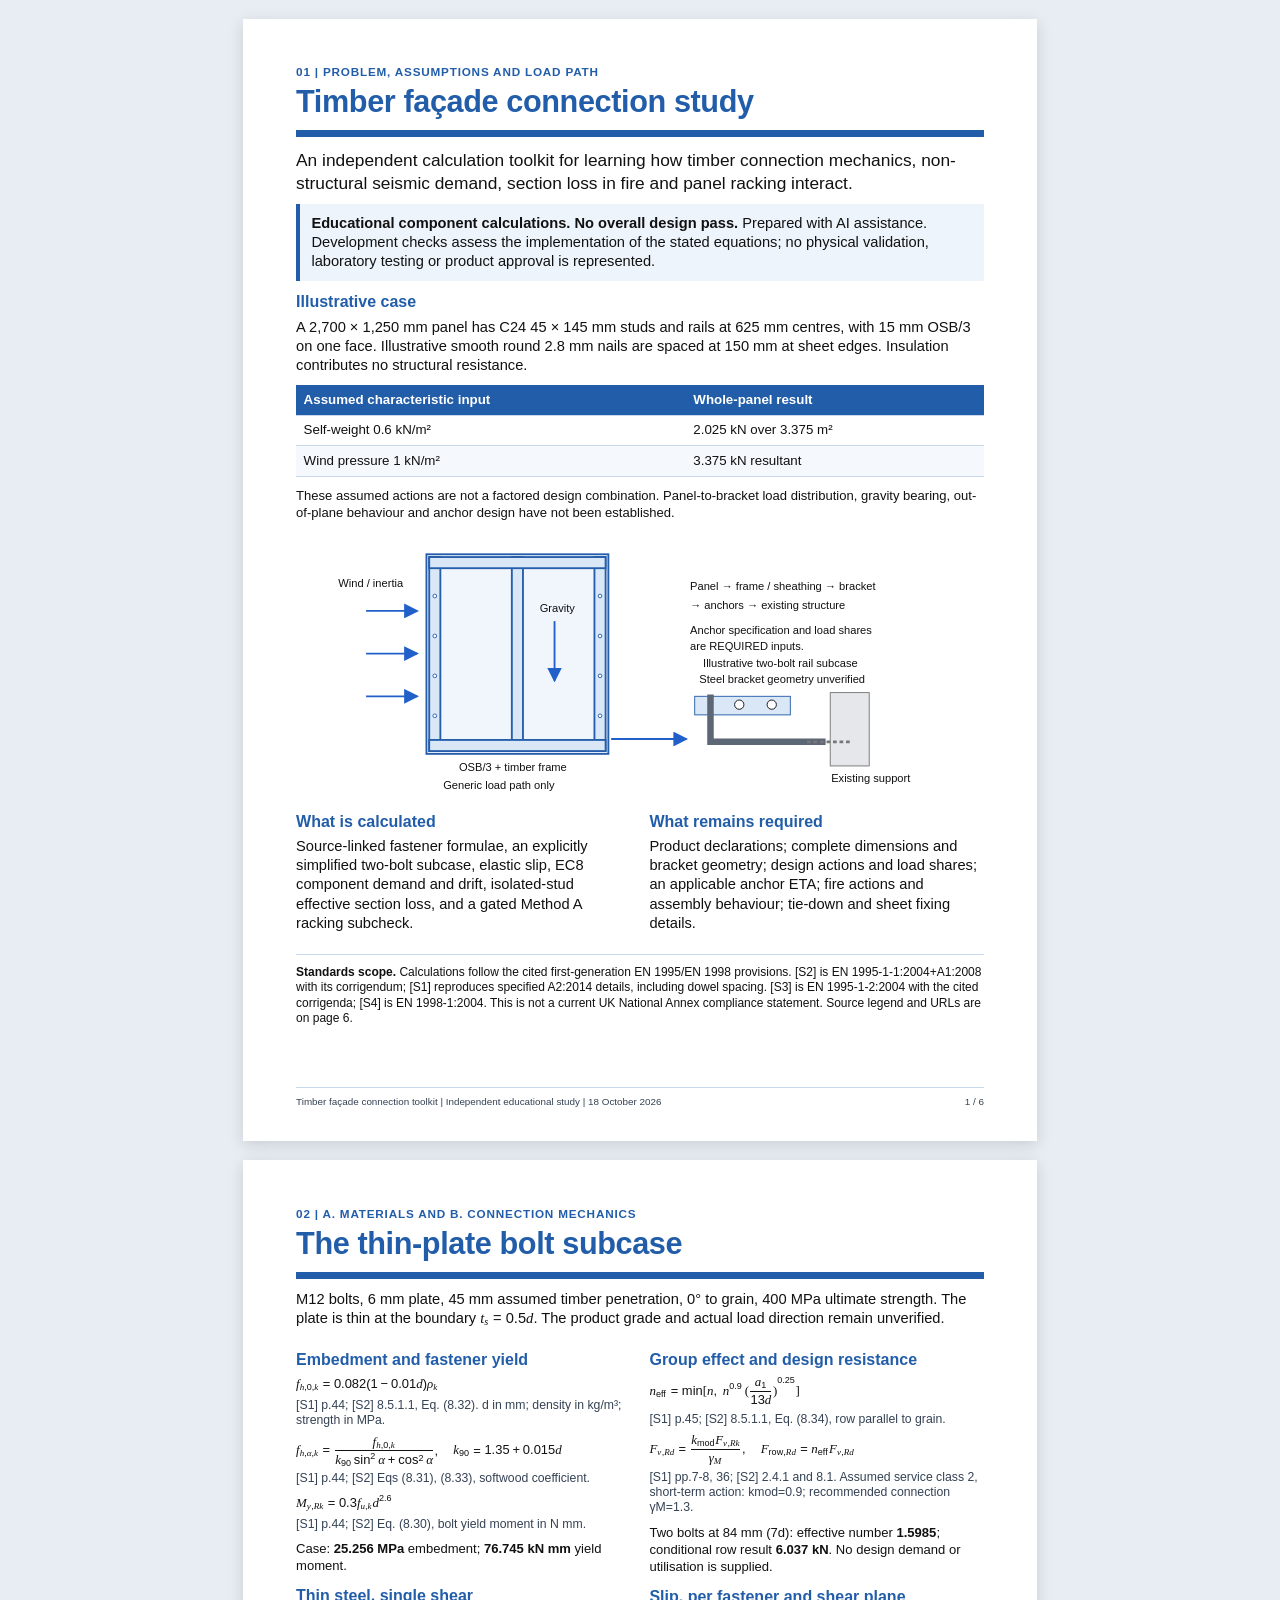
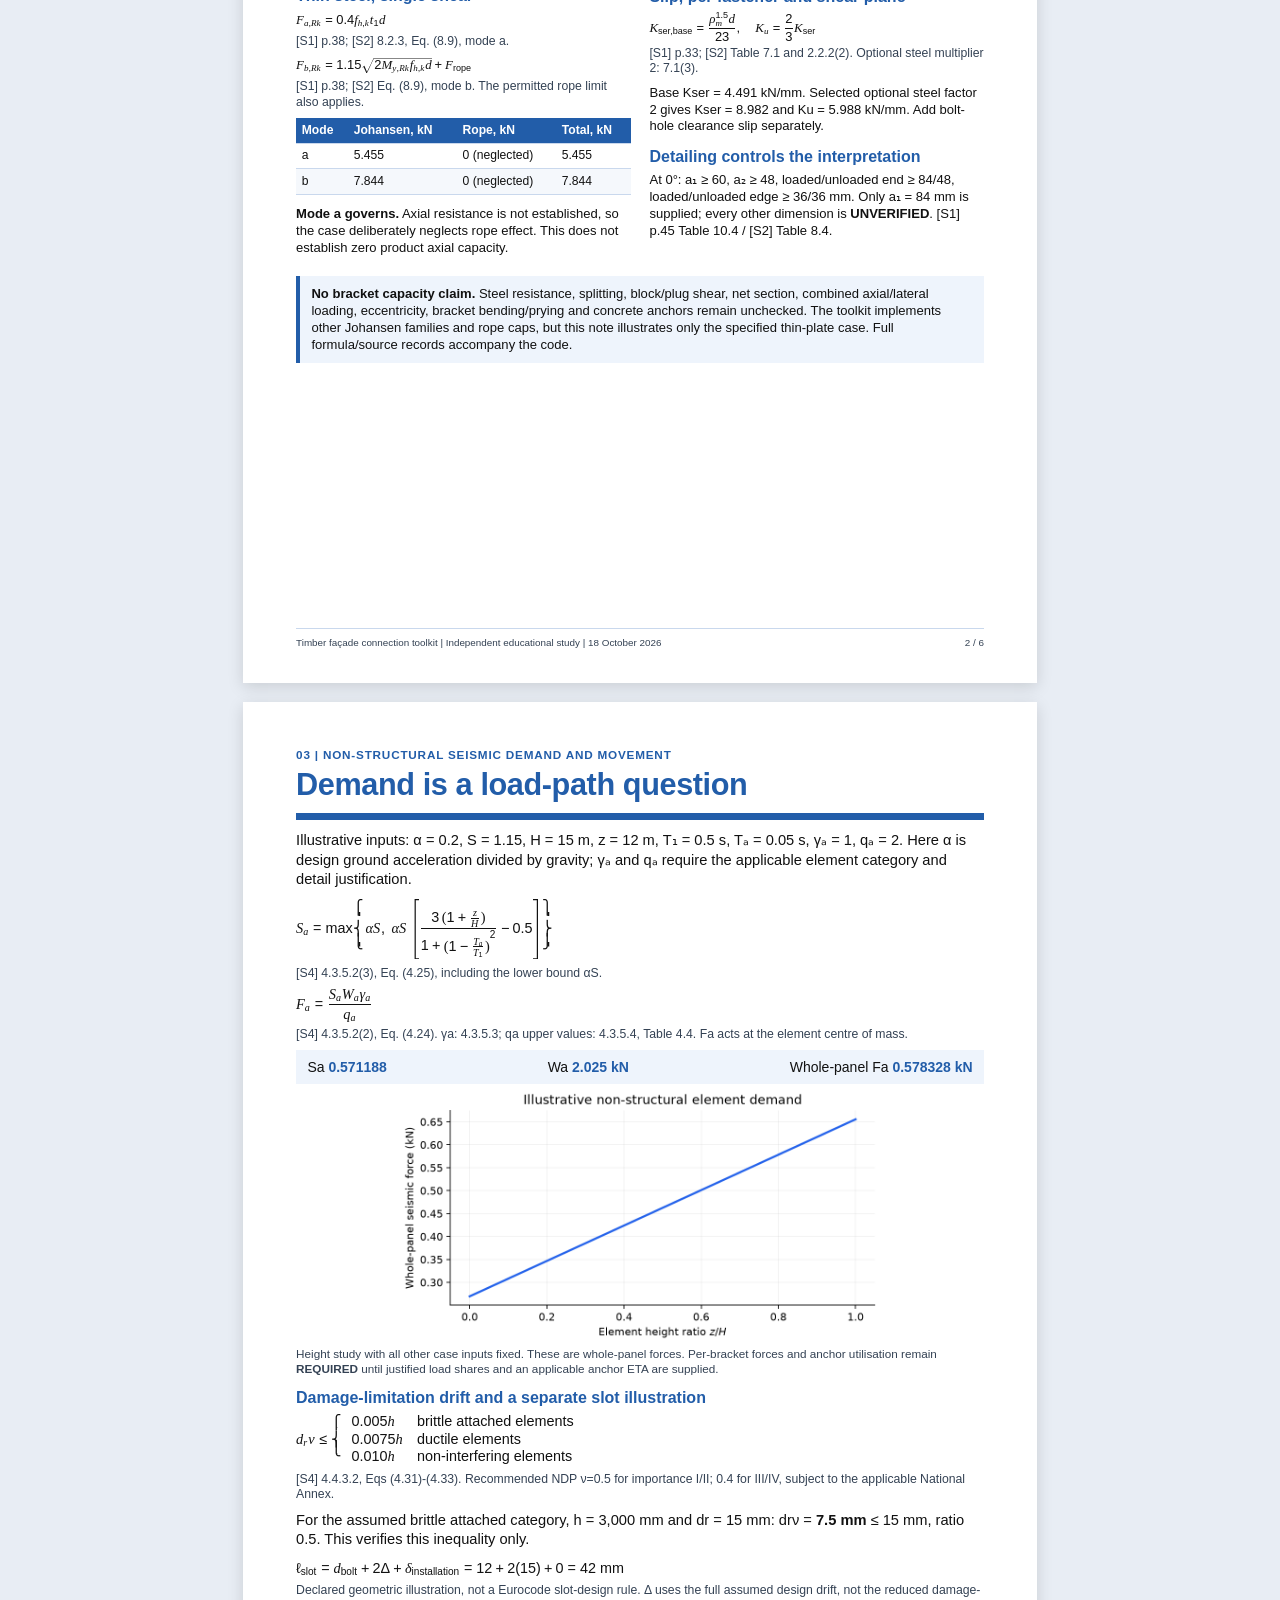
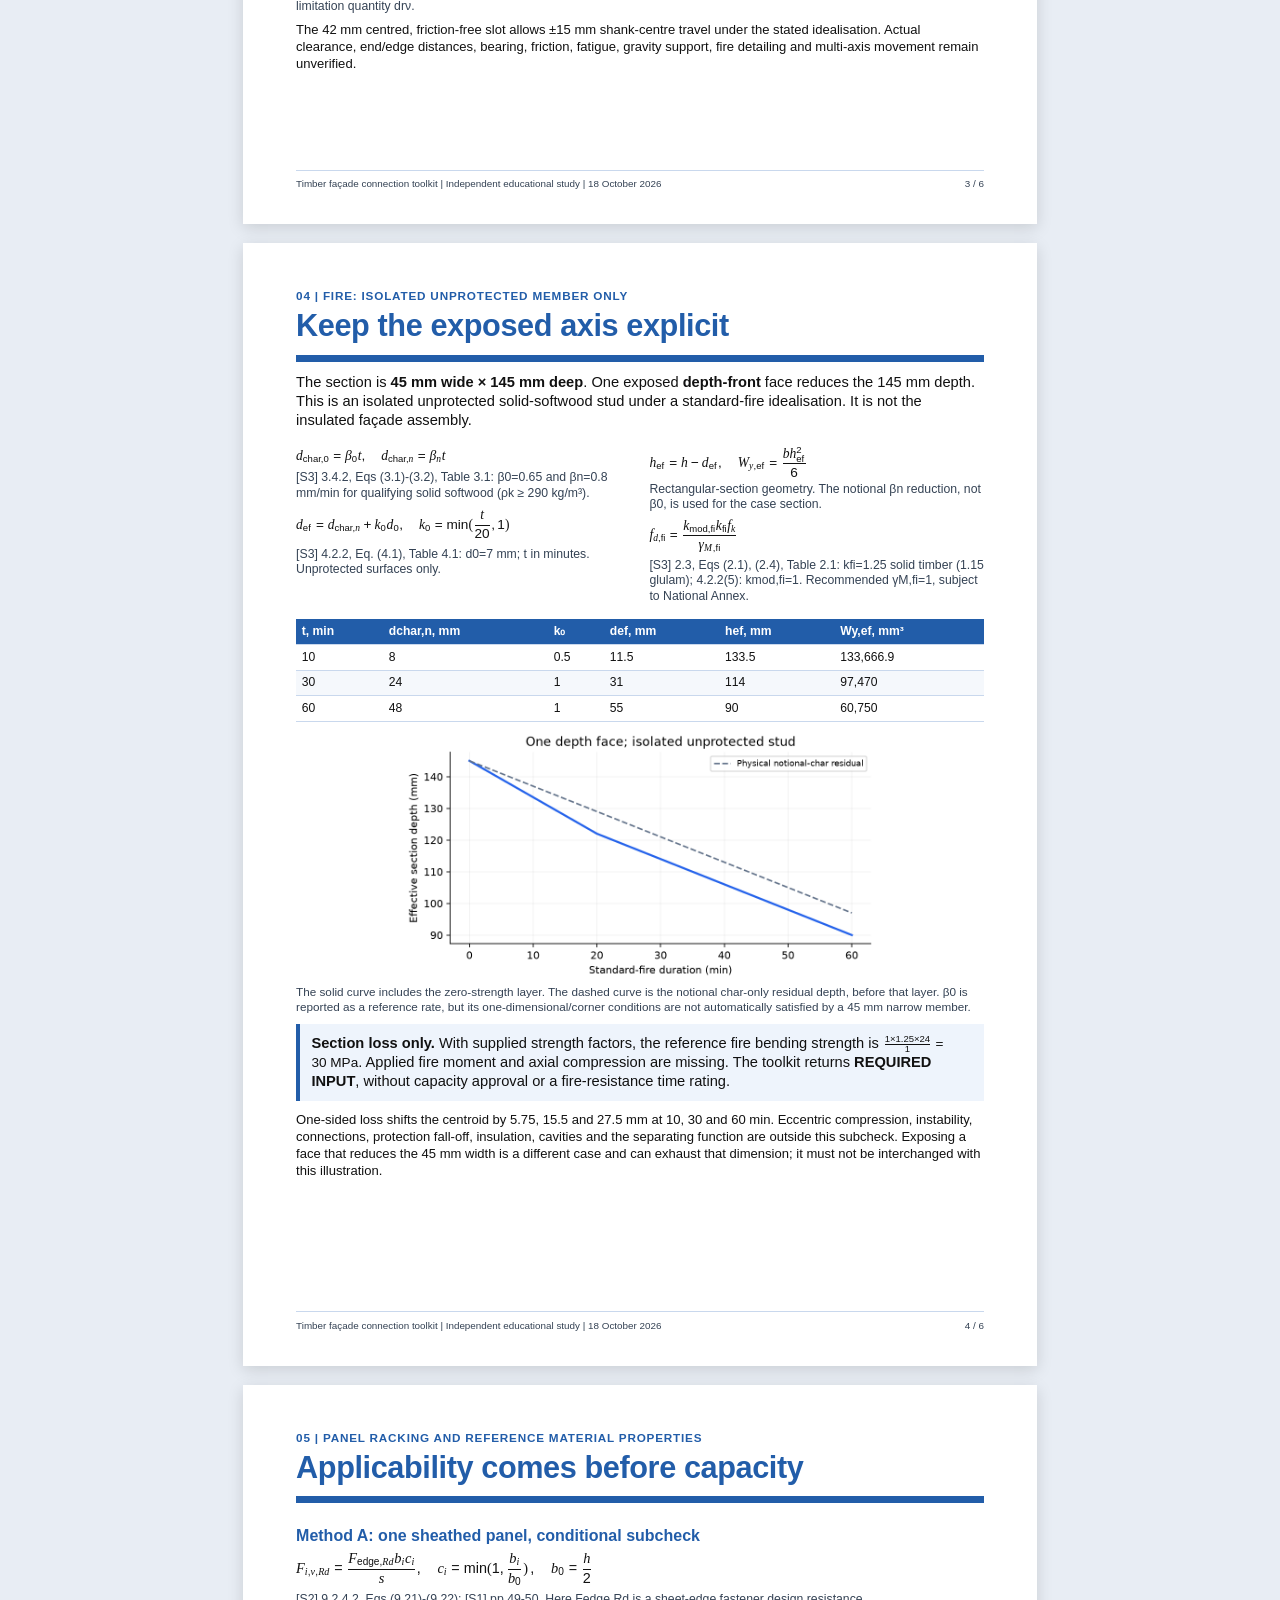
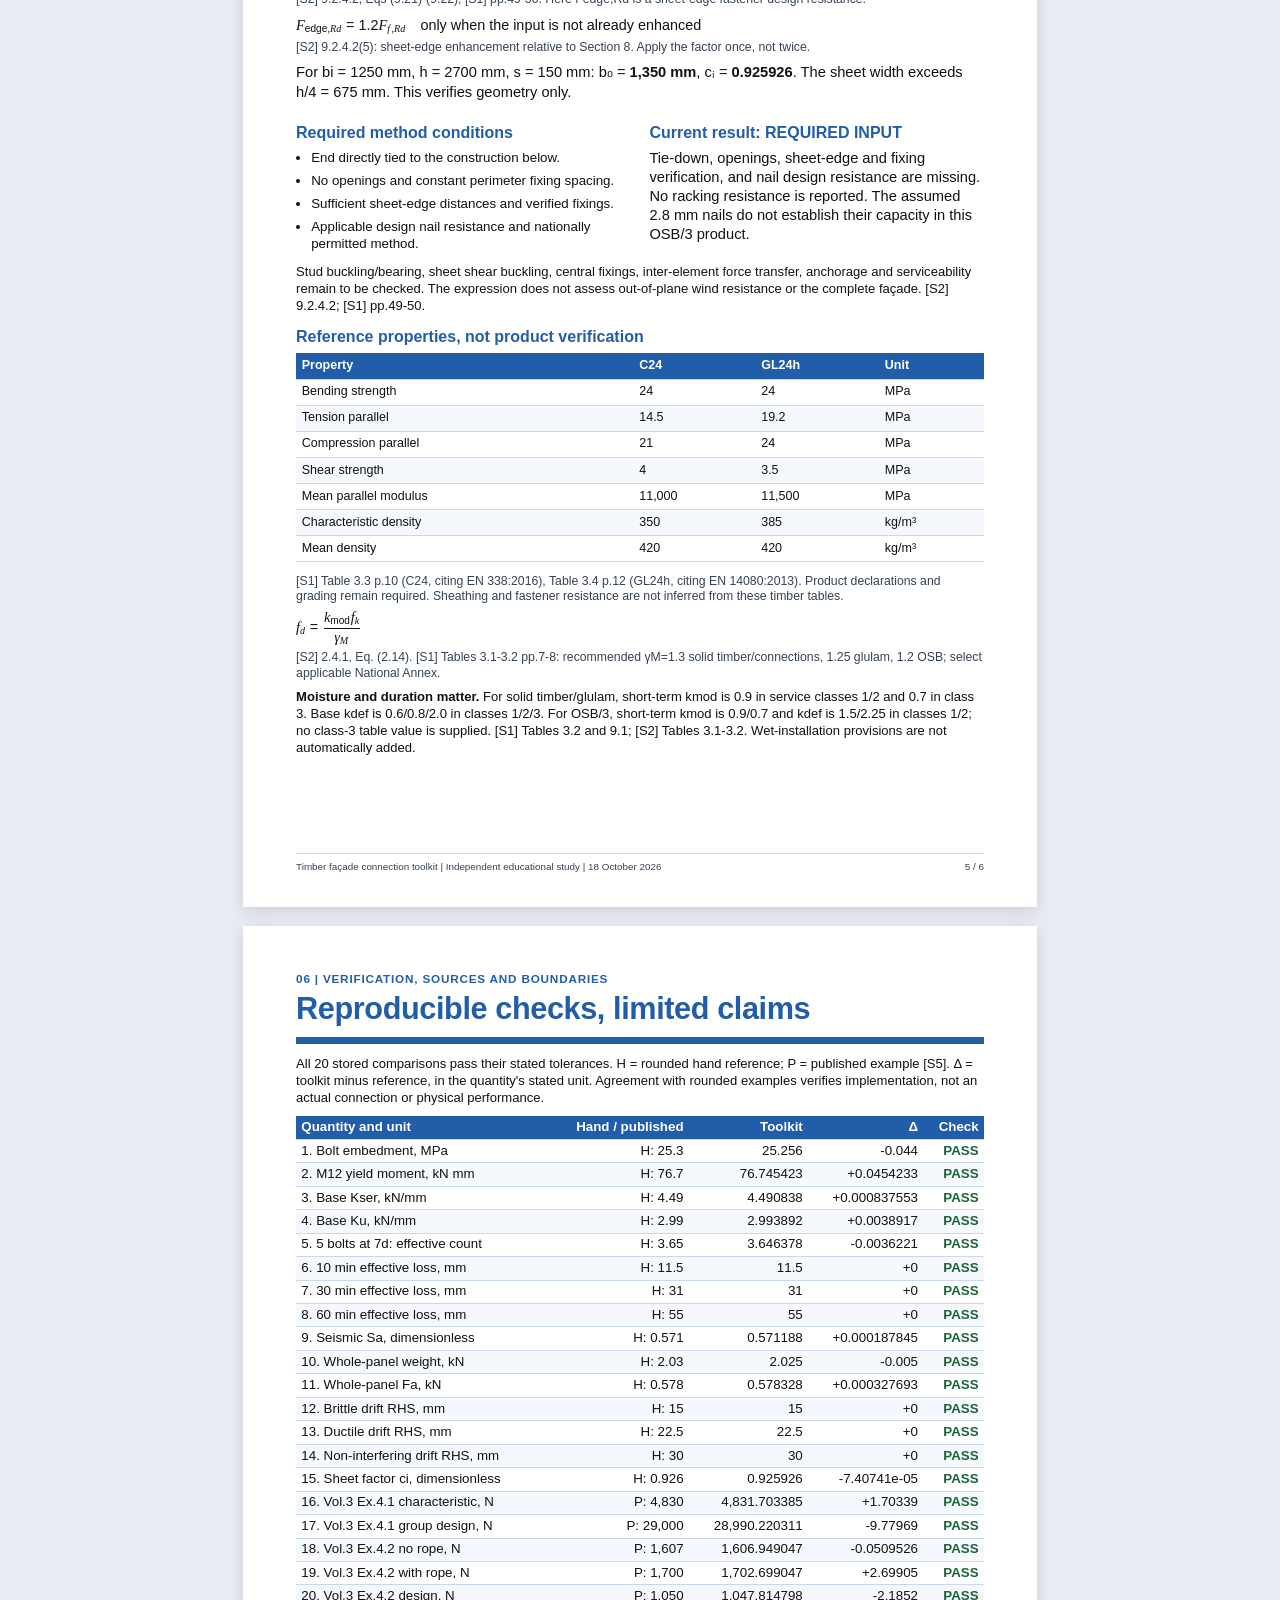
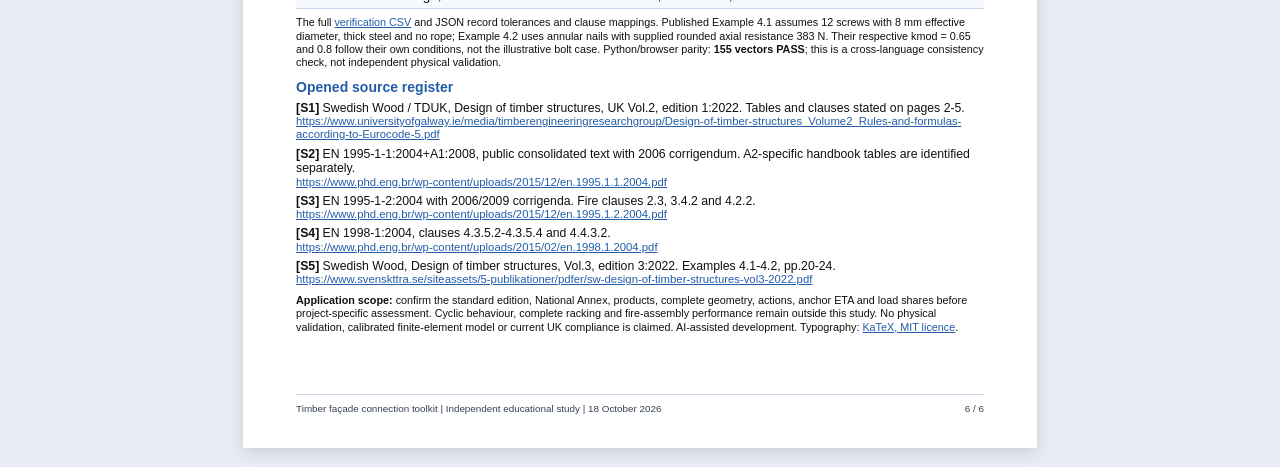
==== 20261018_v3_TechnicalNote.html @ ea92c533 "Publish AI-assisted educational timber facade toolkit" ====
<!doctype html><html lang="en-GB"><head><link rel="icon" href="data:,"><meta charset="utf-8"><meta name="viewport" content="width=device-width,initial-scale=1"><meta name="description" content="AI-assisted independent educational timber façade component study, without an overall design pass"><title>Timber façade connection toolkit | Technical note | 18 October 2026</title><style>@font-face{font-display:block;font-family:KaTeX_AMS;font-style:normal;font-weight:400;src:url([data-uri]) format("woff2");font-family:KaTeX_Caligraphic;font-style:normal;font-weight:700;src:url([data-uri]) format("woff2");font-family:KaTeX_Caligraphic;font-style:normal;font-weight:400;src:url([data-uri]) format("woff2");font-family:KaTeX_Fraktur;font-style:normal;font-weight:700;src:url([data-uri]) format("woff2");font-family:KaTeX_Fraktur;font-style:normal;font-weight:400;src:url([data-uri]) format("woff2");font-family:KaTeX_Main;font-style:normal;font-weight:700;src:url([data-uri]) format("woff2");font-family:KaTeX_Main;font-style:italic;font-weight:700;src:url([data-uri]) format("woff2");font-family:KaTeX_Main;font-style:italic;font-weight:400;src:url([data-uri]) format("woff2");font-family:KaTeX_Main;font-style:normal;font-weight:400;src:url([data-uri]) format("woff2");font-family:KaTeX_Math;font-style:italic;font-weight:700;src:url([data-uri]) format("woff2");font-family:KaTeX_Math;font-style:italic;font-weight:400;src:url([data-uri]) format("woff2");font-family:"KaTeX_SansSerif";font-style:normal;font-weight:700;src:url([data-uri]) format("woff2");font-family:"KaTeX_SansSerif";font-style:italic;font-weight:400;src:url([data-uri]) format("woff2");font-family:"KaTeX_SansSerif";font-style:normal;font-weight:400;src:url([data-uri]) format("woff2");font-family:KaTeX_Script;font-style:normal;font-weight:400;src:url([data-uri]) format("woff2");font-family:KaTeX_Size1;font-style:normal;font-weight:400;src:url([data-uri]) format("woff2");font-family:KaTeX_Size2;font-style:normal;font-weight:400;src:url([data-uri]) format("woff2");font-family:KaTeX_Size3;font-style:normal;font-weight:400;src:url([data-uri]) format("woff2");font-family:KaTeX_Size4;font-style:normal;font-weight:400;src:url([data-uri]) format("woff2");font-family:KaTeX_Typewriter;font-style:normal;font-weight:400;src:url([data-uri]) format("woff2");line-height:1.2;position:relative;text-indent:0;text-rendering:auto}.katex *{-ms-high-contrast-adjust:none!important;border-color:currentColor}.katex .katex-version:after{content:"0.19.0"}.katex .katex-mathml{border:0;-webkit-clip-path:inset(50%);clip-path:inset(50%);height:1px;overflow:hidden;padding:0;position:absolute;width:1px}.katex .katex-html>.katex-newline{display:block}.katex .katex-base{position:relative;white-space:nowrap;width:-webkit-min-content;width:-moz-min-content;width:min-content}.katex .katex-base,.katex .katex-strut{display:inline-block}.katex .textbf{font-weight:700}.katex .textit{font-style:italic}.katex .textrm{font-family:KaTeX_Main}.katex .textsf{font-family:KaTeX_SansSerif}.katex .texttt{font-family:KaTeX_Typewriter}.katex .mathnormal{font-family:KaTeX_Math;font-style:italic}.katex .mathit{font-family:KaTeX_Main;font-style:italic}.katex .mathrm{font-style:normal}.katex .mathbf{font-family:KaTeX_Main;font-weight:700}.katex .boldsymbol{font-family:KaTeX_Math;font-style:italic;font-weight:700}.katex .amsrm,.katex .mathbb,.katex .textbb{font-family:KaTeX_AMS}.katex .mathcal{font-family:KaTeX_Caligraphic}.katex .mathfrak,.katex .textfrak{font-family:KaTeX_Fraktur}.katex .mathboldfrak,.katex .textboldfrak{font-family:KaTeX_Fraktur;font-weight:700}.katex .mathtt{font-family:KaTeX_Typewriter}.katex .mathscr,.katex .textscr{font-family:KaTeX_Script}.katex .mathsf,.katex .textsf{font-family:KaTeX_SansSerif}.katex .mathboldsf,.katex .textboldsf{font-family:KaTeX_SansSerif;font-weight:700}.katex .mathitsf,.katex .mathsfit,.katex .textitsf{font-family:KaTeX_SansSerif;font-style:italic}.katex .mainrm{font-family:KaTeX_Main;font-style:normal}.katex .vlist-t{border-collapse:collapse;display:inline-table;table-layout:fixed}.katex .vlist-r{display:table-row}.katex .vlist{display:table-cell;position:relative;vertical-align:bottom}.katex .vlist>span{display:block;height:0;position:relative}.katex .vlist>span>span{display:inline-block}.katex .vlist>span>.pstrut{overflow:hidden;width:0}.katex .vlist-t2{margin-right:-2px}.katex .vlist-s{display:table-cell;font-size:1px;min-width:2px;vertical-align:bottom;width:2px}.katex .katex-vbox{align-items:baseline;display:inline-flex;flex-direction:column}.katex .katex-thinbox{display:inline-flex;flex-direction:row;max-width:0;width:0}.katex .msupsub{text-align:left}.katex .mfrac>span>span{text-align:center}.katex .mfrac .frac-line{border-bottom-style:solid;display:inline-block;width:100%}.katex .katex-hdashline,.katex .katex-hline,.katex .katex-overline .overline-line,.katex .katex-rule,.katex .katex-underline .underline-line,.katex .mfrac .frac-line{min-height:1px}.katex .mspace{display:inline-block}.katex .katex-smash{display:inline;line-height:0}.katex .clap,.katex .llap,.katex .rlap{position:relative;width:0}.katex .clap>.katex-inner,.katex .llap>.katex-inner,.katex .rlap>.katex-inner{position:absolute}.katex .clap>.katex-fix,.katex .llap>.katex-fix,.katex .rlap>.katex-fix{display:inline-block}.katex .llap>.katex-inner{right:0}.katex .clap>.katex-inner,.katex .rlap>.katex-inner{left:0}.katex .clap>.katex-inner>span{margin-left:-50%;margin-right:50%}.katex .katex-rule{border:0 solid;display:inline-block;position:relative}.katex .katex-hline,.katex .katex-overline .overline-line,.katex .katex-underline .underline-line{border-bottom-style:solid;display:inline-block;width:100%}.katex .katex-hdashline{border-bottom-style:dashed;display:inline-block;width:100%}.katex .sqrt>.katex-root{margin-left:.2777777778em;margin-right:-.5555555556em}.katex .fontsize-ensurer.reset-size1.size1,.katex .katex-sizing.reset-size1.size1{font-size:1em}.katex .fontsize-ensurer.reset-size1.size2,.katex .katex-sizing.reset-size1.size2{font-size:1.2em}.katex .fontsize-ensurer.reset-size1.size3,.katex .katex-sizing.reset-size1.size3{font-size:1.4em}.katex .fontsize-ensurer.reset-size1.size4,.katex .katex-sizing.reset-size1.size4{font-size:1.6em}.katex .fontsize-ensurer.reset-size1.size5,.katex .katex-sizing.reset-size1.size5{font-size:1.8em}.katex .fontsize-ensurer.reset-size1.size6,.katex .katex-sizing.reset-size1.size6{font-size:2em}.katex .fontsize-ensurer.reset-size1.size7,.katex .katex-sizing.reset-size1.size7{font-size:2.4em}.katex .fontsize-ensurer.reset-size1.size8,.katex .katex-sizing.reset-size1.size8{font-size:2.88em}.katex .fontsize-ensurer.reset-size1.size9,.katex .katex-sizing.reset-size1.size9{font-size:3.456em}.katex .fontsize-ensurer.reset-size1.size10,.katex .katex-sizing.reset-size1.size10{font-size:4.148em}.katex .fontsize-ensurer.reset-size1.size11,.katex .katex-sizing.reset-size1.size11{font-size:4.976em}.katex .fontsize-ensurer.reset-size2.size1,.katex .katex-sizing.reset-size2.size1{font-size:.8333333333em}.katex .fontsize-ensurer.reset-size2.size2,.katex .katex-sizing.reset-size2.size2{font-size:1em}.katex .fontsize-ensurer.reset-size2.size3,.katex .katex-sizing.reset-size2.size3{font-size:1.1666666667em}.katex .fontsize-ensurer.reset-size2.size4,.katex .katex-sizing.reset-size2.size4{font-size:1.3333333333em}.katex .fontsize-ensurer.reset-size2.size5,.katex .katex-sizing.reset-size2.size5{font-size:1.5em}.katex .fontsize-ensurer.reset-size2.size6,.katex .katex-sizing.reset-size2.size6{font-size:1.6666666667em}.katex .fontsize-ensurer.reset-size2.size7,.katex .katex-sizing.reset-size2.size7{font-size:2em}.katex .fontsize-ensurer.reset-size2.size8,.katex .katex-sizing.reset-size2.size8{font-size:2.4em}.katex .fontsize-ensurer.reset-size2.size9,.katex .katex-sizing.reset-size2.size9{font-size:2.88em}.katex .fontsize-ensurer.reset-size2.size10,.katex .katex-sizing.reset-size2.size10{font-size:3.4566666667em}.katex .fontsize-ensurer.reset-size2.size11,.katex .katex-sizing.reset-size2.size11{font-size:4.1466666667em}.katex .fontsize-ensurer.reset-size3.size1,.katex .katex-sizing.reset-size3.size1{font-size:.7142857143em}.katex .fontsize-ensurer.reset-size3.size2,.katex .katex-sizing.reset-size3.size2{font-size:.8571428571em}.katex .fontsize-ensurer.reset-size3.size3,.katex .katex-sizing.reset-size3.size3{font-size:1em}.katex .fontsize-ensurer.reset-size3.size4,.katex .katex-sizing.reset-size3.size4{font-size:1.1428571429em}.katex .fontsize-ensurer.reset-size3.size5,.katex .katex-sizing.reset-size3.size5{font-size:1.2857142857em}.katex .fontsize-ensurer.reset-size3.size6,.katex .katex-sizing.reset-size3.size6{font-size:1.4285714286em}.katex .fontsize-ensurer.reset-size3.size7,.katex .katex-sizing.reset-size3.size7{font-size:1.7142857143em}.katex .fontsize-ensurer.reset-size3.size8,.katex .katex-sizing.reset-size3.size8{font-size:2.0571428571em}.katex .fontsize-ensurer.reset-size3.size9,.katex .katex-sizing.reset-size3.size9{font-size:2.4685714286em}.katex .fontsize-ensurer.reset-size3.size10,.katex .katex-sizing.reset-size3.size10{font-size:2.9628571429em}.katex .fontsize-ensurer.reset-size3.size11,.katex .katex-sizing.reset-size3.size11{font-size:3.5542857143em}.katex .fontsize-ensurer.reset-size4.size1,.katex .katex-sizing.reset-size4.size1{font-size:.625em}.katex .fontsize-ensurer.reset-size4.size2,.katex .katex-sizing.reset-size4.size2{font-size:.75em}.katex .fontsize-ensurer.reset-size4.size3,.katex .katex-sizing.reset-size4.size3{font-size:.875em}.katex .fontsize-ensurer.reset-size4.size4,.katex .katex-sizing.reset-size4.size4{font-size:1em}.katex .fontsize-ensurer.reset-size4.size5,.katex .katex-sizing.reset-size4.size5{font-size:1.125em}.katex .fontsize-ensurer.reset-size4.size6,.katex .katex-sizing.reset-size4.size6{font-size:1.25em}.katex .fontsize-ensurer.reset-size4.size7,.katex .katex-sizing.reset-size4.size7{font-size:1.5em}.katex .fontsize-ensurer.reset-size4.size8,.katex .katex-sizing.reset-size4.size8{font-size:1.8em}.katex .fontsize-ensurer.reset-size4.size9,.katex .katex-sizing.reset-size4.size9{font-size:2.16em}.katex .fontsize-ensurer.reset-size4.size10,.katex .katex-sizing.reset-size4.size10{font-size:2.5925em}.katex .fontsize-ensurer.reset-size4.size11,.katex .katex-sizing.reset-size4.size11{font-size:3.11em}.katex .fontsize-ensurer.reset-size5.size1,.katex .katex-sizing.reset-size5.size1{font-size:.5555555556em}.katex .fontsize-ensurer.reset-size5.size2,.katex .katex-sizing.reset-size5.size2{font-size:.6666666667em}.katex .fontsize-ensurer.reset-size5.size3,.katex .katex-sizing.reset-size5.size3{font-size:.7777777778em}.katex .fontsize-ensurer.reset-size5.size4,.katex .katex-sizing.reset-size5.size4{font-size:.8888888889em}.katex .fontsize-ensurer.reset-size5.size5,.katex .katex-sizing.reset-size5.size5{font-size:1em}.katex .fontsize-ensurer.reset-size5.size6,.katex .katex-sizing.reset-size5.size6{font-size:1.1111111111em}.katex .fontsize-ensurer.reset-size5.size7,.katex .katex-sizing.reset-size5.size7{font-size:1.3333333333em}.katex .fontsize-ensurer.reset-size5.size8,.katex .katex-sizing.reset-size5.size8{font-size:1.6em}.katex .fontsize-ensurer.reset-size5.size9,.katex .katex-sizing.reset-size5.size9{font-size:1.92em}.katex .fontsize-ensurer.reset-size5.size10,.katex .katex-sizing.reset-size5.size10{font-size:2.3044444444em}.katex .fontsize-ensurer.reset-size5.size11,.katex .katex-sizing.reset-size5.size11{font-size:2.7644444444em}.katex .fontsize-ensurer.reset-size6.size1,.katex .katex-sizing.reset-size6.size1{font-size:.5em}.katex .fontsize-ensurer.reset-size6.size2,.katex .katex-sizing.reset-size6.size2{font-size:.6em}.katex .fontsize-ensurer.reset-size6.size3,.katex .katex-sizing.reset-size6.size3{font-size:.7em}.katex .fontsize-ensurer.reset-size6.size4,.katex .katex-sizing.reset-size6.size4{font-size:.8em}.katex .fontsize-ensurer.reset-size6.size5,.katex .katex-sizing.reset-size6.size5{font-size:.9em}.katex .fontsize-ensurer.reset-size6.size6,.katex .katex-sizing.reset-size6.size6{font-size:1em}.katex .fontsize-ensurer.reset-size6.size7,.katex .katex-sizing.reset-size6.size7{font-size:1.2em}.katex .fontsize-ensurer.reset-size6.size8,.katex .katex-sizing.reset-size6.size8{font-size:1.44em}.katex .fontsize-ensurer.reset-size6.size9,.katex .katex-sizing.reset-size6.size9{font-size:1.728em}.katex .fontsize-ensurer.reset-size6.size10,.katex .katex-sizing.reset-size6.size10{font-size:2.074em}.katex .fontsize-ensurer.reset-size6.size11,.katex .katex-sizing.reset-size6.size11{font-size:2.488em}.katex .fontsize-ensurer.reset-size7.size1,.katex .katex-sizing.reset-size7.size1{font-size:.4166666667em}.katex .fontsize-ensurer.reset-size7.size2,.katex .katex-sizing.reset-size7.size2{font-size:.5em}.katex .fontsize-ensurer.reset-size7.size3,.katex .katex-sizing.reset-size7.size3{font-size:.5833333333em}.katex .fontsize-ensurer.reset-size7.size4,.katex .katex-sizing.reset-size7.size4{font-size:.6666666667em}.katex .fontsize-ensurer.reset-size7.size5,.katex .katex-sizing.reset-size7.size5{font-size:.75em}.katex .fontsize-ensurer.reset-size7.size6,.katex .katex-sizing.reset-size7.size6{font-size:.8333333333em}.katex .fontsize-ensurer.reset-size7.size7,.katex .katex-sizing.reset-size7.size7{font-size:1em}.katex .fontsize-ensurer.reset-size7.size8,.katex .katex-sizing.reset-size7.size8{font-size:1.2em}.katex .fontsize-ensurer.reset-size7.size9,.katex .katex-sizing.reset-size7.size9{font-size:1.44em}.katex .fontsize-ensurer.reset-size7.size10,.katex .katex-sizing.reset-size7.size10{font-size:1.7283333333em}.katex .fontsize-ensurer.reset-size7.size11,.katex .katex-sizing.reset-size7.size11{font-size:2.0733333333em}.katex .fontsize-ensurer.reset-size8.size1,.katex .katex-sizing.reset-size8.size1{font-size:.3472222222em}.katex .fontsize-ensurer.reset-size8.size2,.katex .katex-sizing.reset-size8.size2{font-size:.4166666667em}.katex .fontsize-ensurer.reset-size8.size3,.katex .katex-sizing.reset-size8.size3{font-size:.4861111111em}.katex .fontsize-ensurer.reset-size8.size4,.katex .katex-sizing.reset-size8.size4{font-size:.5555555556em}.katex .fontsize-ensurer.reset-size8.size5,.katex .katex-sizing.reset-size8.size5{font-size:.625em}.katex .fontsize-ensurer.reset-size8.size6,.katex .katex-sizing.reset-size8.size6{font-size:.6944444444em}.katex .fontsize-ensurer.reset-size8.size7,.katex .katex-sizing.reset-size8.size7{font-size:.8333333333em}.katex .fontsize-ensurer.reset-size8.size8,.katex .katex-sizing.reset-size8.size8{font-size:1em}.katex .fontsize-ensurer.reset-size8.size9,.katex .katex-sizing.reset-size8.size9{font-size:1.2em}.katex .fontsize-ensurer.reset-size8.size10,.katex .katex-sizing.reset-size8.size10{font-size:1.4402777778em}.katex .fontsize-ensurer.reset-size8.size11,.katex .katex-sizing.reset-size8.size11{font-size:1.7277777778em}.katex .fontsize-ensurer.reset-size9.size1,.katex .katex-sizing.reset-size9.size1{font-size:.2893518519em}.katex .fontsize-ensurer.reset-size9.size2,.katex .katex-sizing.reset-size9.size2{font-size:.3472222222em}.katex .fontsize-ensurer.reset-size9.size3,.katex .katex-sizing.reset-size9.size3{font-size:.4050925926em}.katex .fontsize-ensurer.reset-size9.size4,.katex .katex-sizing.reset-size9.size4{font-size:.462962963em}.katex .fontsize-ensurer.reset-size9.size5,.katex .katex-sizing.reset-size9.size5{font-size:.5208333333em}.katex .fontsize-ensurer.reset-size9.size6,.katex .katex-sizing.reset-size9.size6{font-size:.5787037037em}.katex .fontsize-ensurer.reset-size9.size7,.katex .katex-sizing.reset-size9.size7{font-size:.6944444444em}.katex .fontsize-ensurer.reset-size9.size8,.katex .katex-sizing.reset-size9.size8{font-size:.8333333333em}.katex .fontsize-ensurer.reset-size9.size9,.katex .katex-sizing.reset-size9.size9{font-size:1em}.katex .fontsize-ensurer.reset-size9.size10,.katex .katex-sizing.reset-size9.size10{font-size:1.2002314815em}.katex .fontsize-ensurer.reset-size9.size11,.katex .katex-sizing.reset-size9.size11{font-size:1.4398148148em}.katex .fontsize-ensurer.reset-size10.size1,.katex .katex-sizing.reset-size10.size1{font-size:.2410800386em}.katex .fontsize-ensurer.reset-size10.size2,.katex .katex-sizing.reset-size10.size2{font-size:.2892960463em}.katex .fontsize-ensurer.reset-size10.size3,.katex .katex-sizing.reset-size10.size3{font-size:.337512054em}.katex .fontsize-ensurer.reset-size10.size4,.katex .katex-sizing.reset-size10.size4{font-size:.3857280617em}.katex .fontsize-ensurer.reset-size10.size5,.katex .katex-sizing.reset-size10.size5{font-size:.4339440694em}.katex .fontsize-ensurer.reset-size10.size6,.katex .katex-sizing.reset-size10.size6{font-size:.4821600771em}.katex .fontsize-ensurer.reset-size10.size7,.katex .katex-sizing.reset-size10.size7{font-size:.5785920926em}.katex .fontsize-ensurer.reset-size10.size8,.katex .katex-sizing.reset-size10.size8{font-size:.6943105111em}.katex .fontsize-ensurer.reset-size10.size9,.katex .katex-sizing.reset-size10.size9{font-size:.8331726133em}.katex .fontsize-ensurer.reset-size10.size10,.katex .katex-sizing.reset-size10.size10{font-size:1em}.katex .fontsize-ensurer.reset-size10.size11,.katex .katex-sizing.reset-size10.size11{font-size:1.1996142719em}.katex .fontsize-ensurer.reset-size11.size1,.katex .katex-sizing.reset-size11.size1{font-size:.2009646302em}.katex .fontsize-ensurer.reset-size11.size2,.katex .katex-sizing.reset-size11.size2{font-size:.2411575563em}.katex .fontsize-ensurer.reset-size11.size3,.katex .katex-sizing.reset-size11.size3{font-size:.2813504823em}.katex .fontsize-ensurer.reset-size11.size4,.katex .katex-sizing.reset-size11.size4{font-size:.3215434084em}.katex .fontsize-ensurer.reset-size11.size5,.katex .katex-sizing.reset-size11.size5{font-size:.3617363344em}.katex .fontsize-ensurer.reset-size11.size6,.katex .katex-sizing.reset-size11.size6{font-size:.4019292605em}.katex .fontsize-ensurer.reset-size11.size7,.katex .katex-sizing.reset-size11.size7{font-size:.4823151125em}.katex .fontsize-ensurer.reset-size11.size8,.katex .katex-sizing.reset-size11.size8{font-size:.578778135em}.katex .fontsize-ensurer.reset-size11.size9,.katex .katex-sizing.reset-size11.size9{font-size:.6945337621em}.katex .fontsize-ensurer.reset-size11.size10,.katex .katex-sizing.reset-size11.size10{font-size:.8336012862em}.katex .fontsize-ensurer.reset-size11.size11,.katex .katex-sizing.reset-size11.size11{font-size:1em}.katex .delimsizing.size1{font-family:KaTeX_Size1}.katex .delimsizing.size2{font-family:KaTeX_Size2}.katex .delimsizing.size3{font-family:KaTeX_Size3}.katex .delimsizing.size4{font-family:KaTeX_Size4}.katex .delimsizing.mult .delim-size1>span{font-family:KaTeX_Size1}.katex .delimsizing.mult .delim-size4>span{font-family:KaTeX_Size4}.katex .nulldelimiter{display:inline-block;width:.12em}.katex .delimcenter,.katex .op-symbol{position:relative}.katex .op-symbol.small-op{font-family:KaTeX_Size1}.katex .op-symbol.large-op{font-family:KaTeX_Size2}.katex .katex-accent>.vlist-t,.katex .op-limits>.vlist-t{text-align:center}.katex .katex-accent .accent-body{position:relative}.katex .katex-accent .accent-body:not(.accent-full){width:0}.katex .katex-overlay{display:block}.katex .mtable .vertical-separator{display:inline-block;min-width:1px}.katex .mtable .arraycolsep{display:inline-block}.katex .mtable .col-align-c>.vlist-t{text-align:center}.katex .mtable .col-align-l>.vlist-t{text-align:left}.katex .mtable .col-align-r>.vlist-t{text-align:right}.katex .svg-align{text-align:left}.katex svg{fill:currentColor;stroke:currentColor;display:block;height:inherit;position:absolute;width:100%}.katex svg path{stroke:none}.katex svg{fill-rule:nonzero;fill-opacity:1;stroke-width:1;stroke-linecap:butt;stroke-linejoin:miter;stroke-miterlimit:4;stroke-dasharray:none;stroke-dashoffset:0;stroke-opacity:1}.katex img{border-style:none;max-height:none;max-width:none;min-height:0;min-width:0}.katex .katex-stretchy{display:block;overflow:hidden;position:relative;width:100%}.katex .katex-stretchy:after,.katex .katex-stretchy:before{content:""}.katex .hide-tail{overflow:hidden;position:relative;width:100%}.katex .halfarrow-left{left:0;overflow:hidden;position:absolute;width:50.2%}.katex .halfarrow-right{overflow:hidden;position:absolute;right:0;width:50.2%}.katex .brace-left{left:0;overflow:hidden;position:absolute;width:25.1%}.katex .brace-center{left:25%;overflow:hidden;position:absolute;width:50%}.katex .brace-right{overflow:hidden;position:absolute;right:0;width:25.1%}.katex .x-arrow-pad{padding:0 .5em}.katex .cd-arrow-pad{padding:0 .55556em 0 .27778em}.katex .mover,.katex .munder,.katex .x-arrow{text-align:center}.katex .boxpad{padding:0 .3em}.katex .fbox,.katex .fcolorbox{border:.04em solid;box-sizing:border-box}.katex .cancel-pad{padding:0 .2em}.katex .cancel-lap{margin-left:-.2em;margin-right:-.2em}.katex .katex-sout{border-bottom-style:solid;border-bottom-width:.08em}.katex .angl{border-right:.049em solid;border-top:.049em solid;box-sizing:border-box;margin-right:.03889em}.katex .anglpad{padding:0 .03889em}.katex .reflectbox{display:inline-block;transform:scaleX(-1)}.katex .eqn-num:before{content:"(" counter(katexEqnNo) ")";counter-increment:katexEqnNo}.katex .mml-eqn-num:before{content:"(" counter(mmlEqnNo) ")";counter-increment:mmlEqnNo}.katex .mtr-glue{width:50%}.katex .cd-vert-arrow{display:inline-block;position:relative}.katex .cd-label-left{display:inline-block;position:absolute;right:calc(50% + .3em);text-align:left}.katex .cd-label-right{display:inline-block;left:calc(50% + .3em);position:absolute;text-align:right}.katex-display{display:block;margin:1em 0;text-align:center}.katex-display>.katex{display:block;text-align:center;white-space:nowrap}.katex-display>.katex>.katex-html{display:block;position:relative}.katex-display>.katex>.katex-html>.katex-tag{position:absolute;right:0}.katex-display.leqno>.katex>.katex-html>.katex-tag{left:0;right:auto}.katex-display.fleqn>.katex{padding-left:2em;text-align:left}body{counter-reset:katexEqnNo mmlEqnNo}
</style><style>
    :root{--blue:#225da9;--light:#eef4fc;--line:#c9d8ed;--muted:#344254}*{box-sizing:border-box}html,body{margin:0;padding:0}body{background:#e8edf4;color:#111;font-family:Arial,Helvetica,sans-serif;font-size:11pt;line-height:1.31}.page{width:210mm;height:297mm;padding:12mm 14mm 9mm;margin:5mm auto;background:#fff;display:flex;flex-direction:column;box-shadow:0 1mm 4mm #0002;break-after:page;page-break-after:always}.page:last-child{break-after:auto;page-break-after:auto}header{border-bottom:2.1mm solid var(--blue);padding-bottom:3mm;margin-bottom:3mm}h1{font-size:23pt;line-height:1.1;color:var(--blue);margin:1.5mm 0 0;font-weight:700;letter-spacing:-.3pt}.kicker{font-size:8.8pt;color:var(--blue);text-transform:uppercase;font-weight:700;letter-spacing:.6pt}.page-content{flex:1;min-height:0}h2{font-size:12pt;color:var(--blue);line-height:1.2;margin:3.1mm 0 1.6mm}p{margin:0 0 2.6mm}.lead{font-size:13pt;line-height:1.32}.small{font-size:9.8pt;line-height:1.3}.tiny{font-size:8.1pt;line-height:1.23}.notice{background:var(--light);border-left:1.1mm solid var(--blue);padding:2.5mm 3mm;margin:2.5mm 0 3mm}.edition{font-size:9pt;line-height:1.3;border-top:.3mm solid var(--line);padding-top:2.5mm;margin-top:3mm}.two-col{display:grid;grid-template-columns:1fr 1fr;gap:5mm}.two-col>div{min-width:0}table{border-collapse:collapse;width:100%;font-size:10pt;line-height:1.25;margin:2mm 0 3mm}th{background:var(--blue);color:#fff;font-weight:700;text-align:left}td,th{padding:1.7mm 2mm;border-bottom:.25mm solid var(--line);vertical-align:top}tbody tr:nth-child(even){background:#f5f8fc}.compact{font-size:9.1pt}.compact td,.compact th{padding:1.25mm 1.5mm}.math{font-size:10.8pt;margin:1.8mm 0 .8mm;text-align:left}.math .katex-display{margin:.4em 0;text-align:left}.math .katex-display>.katex{text-align:left}.math.inline{font-size:1em;display:inline;margin:0}.cite{font-size:9.2pt;line-height:1.25;color:var(--muted);margin-bottom:2.1mm}.eq-columns .math{font-size:9.7pt}.eq-columns p{font-size:9.8pt}.schematic{display:block;width:100%;height:70mm;margin:1mm 0}.plot{display:block;width:100%;height:69mm;object-fit:contain;margin:1.7mm 0}.caption{font-size:8.8pt;line-height:1.26;color:var(--muted);margin:1mm 0 2mm}.result-strip{display:flex;justify-content:space-between;gap:3mm;background:var(--light);padding:2mm 3mm;margin:2mm 0;font-size:10.5pt}.result-strip b{color:var(--blue)}ul{margin:1mm 0 3mm;padding-left:4mm;font-size:10pt}li{margin:0 0 1.5mm}footer{display:flex;justify-content:space-between;gap:3mm;font-size:7.4pt;line-height:1.2;border-top:.3mm solid var(--line);padding-top:2mm;margin-top:2mm;flex-shrink:0;color:var(--muted)}a{color:var(--blue);text-decoration:underline}.verification{font-size:10pt;line-height:1.12;margin:1.5mm 0 2mm}.verification td,.verification th{padding:1mm 1.4mm}.verification td:nth-child(n+2){white-space:nowrap;text-align:right}.verification td:last-child{color:#1c633a;font-weight:bold}.verification th:nth-child(n+2){text-align:right}#page-6 h2{font-size:10.5pt;margin:2mm 0 1.2mm}.sources{font-size:9.2pt;line-height:1.18;margin-bottom:2mm}.source{margin-bottom:1.25mm}.source a{display:block;font-size:8.5pt;overflow-wrap:anywhere}.material-table{font-size:9.4pt}#page-4 .math{font-size:10.2pt}#page-4 .plot{height:65mm}#page-3 .plot{height:66mm}@page{size:A4;margin:0}@media print{html,body{background:#fff}body{-webkit-print-color-adjust:exact;print-color-adjust:exact}.page{margin:0;box-shadow:none}a{color:inherit}.page{break-inside:avoid}}</style></head><body><section class="page" id="page-1"><header><div class="kicker">01 | Problem, assumptions and load path</div><h1>Timber façade connection study</h1></header><div class="page-content">
    <p class="lead">An independent calculation toolkit for learning how timber connection mechanics, non-structural seismic demand, section loss in fire and panel racking interact.</p>
    <div class="notice"><b>Educational component calculations. No overall design pass.</b> Prepared with AI assistance. Development checks assess the implementation of the stated equations; no physical validation, laboratory testing or product approval is represented.</div>
    <h2>Illustrative case</h2>
    <p>A 2,700 × 1,250 mm panel has C24 45 × 145 mm studs and rails at 625 mm centres, with 15 mm OSB/3 on one face. Illustrative smooth round 2.8 mm nails are spaced at 150 mm at sheet edges. Insulation contributes no structural resistance.</p>
    <table class=""><thead><tr><th>Assumed characteristic input</th><th>Whole-panel result</th></tr></thead><tbody><tr><td>Self-weight 0.6 kN/m²</td><td>2.025 kN over 3.375 m²</td></tr><tr><td>Wind pressure 1 kN/m²</td><td>3.375 kN resultant</td></tr></tbody></table>
    <p class="small">These assumed actions are not a factored design combination. Panel-to-bracket load distribution, gravity bearing, out-of-plane behaviour and anchor design have not been established.</p>
    <svg class="schematic" viewBox="0 0 680 285" role="img" aria-label="Generic timber panel load path and bracket schematic, not a fabrication drawing">
    <defs><marker id="arrow" markerWidth="8" markerHeight="8" refX="7" refY="4" orient="auto"><path d="M0 0 L8 4 L0 8 Z" fill="#2260c9"/></marker></defs>
    <rect x="110" y="24" width="196" height="215" fill="#f1f6fd" stroke="#255eaa" stroke-width="2"/>
    <g fill="#d9e7f7" stroke="#255eaa" stroke-width="2"><rect x="113" y="27" width="12" height="209"/><rect x="202" y="27" width="12" height="209"/><rect x="291" y="27" width="12" height="209"/><rect x="113" y="27" width="190" height="12"/><rect x="113" y="224" width="190" height="12"/></g>
    <g fill="#fff" stroke="#255eaa"><circle cx="119" cy="69" r="2"/><circle cx="119" cy="112" r="2"/><circle cx="119" cy="155" r="2"/><circle cx="119" cy="198" r="2"/><circle cx="297" cy="69" r="2"/><circle cx="297" cy="112" r="2"/><circle cx="297" cy="155" r="2"/><circle cx="297" cy="198" r="2"/></g>
    <g stroke="#2260c9" stroke-width="2" marker-end="url(#arrow)"><path d="M45 85H100"/><path d="M45 131H100"/><path d="M45 177H100"/><path d="M248 96V160"/><path d="M309 223H390"/></g>
    <g font-family="Arial,sans-serif" font-size="12" fill="#111"><text x="15" y="59">Wind / inertia</text><text x="232" y="86">Gravity</text><text x="145" y="258">OSB/3 + timber frame</text><text x="128" y="277">Generic load path only</text></g>
    <rect x="399" y="177" width="103" height="20" fill="#d9e7f7" stroke="#255eaa"/><path d="M416 175V226H540" fill="none" stroke="#5d6675" stroke-width="7"/>
    <circle cx="447" cy="186" r="5" fill="white" stroke="#111"/><circle cx="482" cy="186" r="5" fill="white" stroke="#111"/><rect x="545" y="173" width="42" height="79" fill="#e5e7ea" stroke="#777"/>
    <path d="M520 226H569" stroke="#777" stroke-width="3" stroke-dasharray="4 3"/>
    <g font-family="Arial,sans-serif" font-size="12" fill="#111"><text x="408" y="145">Illustrative two-bolt rail subcase</text><text x="404" y="163">Steel bracket geometry unverified</text><text x="546" y="269">Existing support</text><text x="394" y="62">Panel → frame / sheathing → bracket</text><text x="394" y="83">→ anchors → existing structure</text><text x="394" y="110">Anchor specification and load shares</text><text x="394" y="127">are REQUIRED inputs.</text></g></svg>
    <div class="two-col"><div><h2>What is calculated</h2><p>Source-linked fastener formulae, an explicitly simplified two-bolt subcase, elastic slip, EC8 component demand and drift, isolated-stud effective section loss, and a gated Method A racking subcheck.</p></div><div><h2>What remains required</h2><p>Product declarations; complete dimensions and bracket geometry; design actions and load shares; an applicable anchor ETA; fire actions and assembly behaviour; tie-down and sheet fixing details.</p></div></div>
    <p class="edition"><b>Standards scope.</b> Calculations follow the cited first-generation EN 1995/EN 1998 provisions. [S2] is EN 1995-1-1:2004+A1:2008 with its corrigendum; [S1] reproduces specified A2:2014 details, including dowel spacing. [S3] is EN 1995-1-2:2004 with the cited corrigenda; [S4] is EN 1998-1:2004. This is not a current UK National Annex compliance statement. Source legend and URLs are on page 6.</p>
    </div><footer><span>Timber façade connection toolkit | Independent educational study | 18 October 2026</span><span>1 / 6</span></footer></section><section class="page" id="page-2"><header><div class="kicker">02 | A. Materials and B. Connection mechanics</div><h1>The thin-plate bolt subcase</h1></header><div class="page-content">
    <p>M12 bolts, 6 mm plate, 45 mm assumed timber penetration, 0° to grain, 400 MPa ultimate strength. The plate is thin at the boundary <span class="math inline" data-tex="t_s=0.5d"></span>. The product grade and actual load direction remain unverified.</p>
    <div class="two-col eq-columns"><div><h2>Embedment and fastener yield</h2>
    <div class="math" data-tex="f_{h,0,k}=0.082(1-0.01d)\rho_k"></div><div class="cite">[S1] p.44; [S2] 8.5.1.1, Eq. (8.32). d in mm; density in kg/m³; strength in MPa.</div>
    <div class="math" data-tex="f_{h,\alpha,k}=\frac{f_{h,0,k}}{k_{90}\sin^2\alpha+\cos^2\alpha},\quad k_{90}=1.35+0.015d"></div><div class="cite">[S1] p.44; [S2] Eqs (8.31), (8.33), softwood coefficient.</div>
    <div class="math" data-tex="M_{y,Rk}=0.3 f_{u,k}d^{2.6}"></div><div class="cite">[S1] p.44; [S2] Eq. (8.30), bolt yield moment in N mm.</div>
    <p>Case: <b>25.256 MPa</b> embedment; <b>76.745 kN mm</b> yield moment.</p>
    <h2>Thin steel, single shear</h2>
    <div class="math" data-tex="F_{a,Rk}=0.4 f_{h,k}t_1d"></div><div class="cite">[S1] p.38; [S2] 8.2.3, Eq. (8.9), mode a.</div>
    <div class="math" data-tex="F_{b,Rk}=1.15\sqrt{2M_{y,Rk}f_{h,k}d}+F_{\mathrm{rope}}"></div><div class="cite">[S1] p.38; [S2] Eq. (8.9), mode b. The permitted rope limit also applies.</div>
    <table class="compact"><thead><tr><th>Mode</th><th>Johansen, kN</th><th>Rope, kN</th><th>Total, kN</th></tr></thead><tbody><tr><td>a</td><td>5.455</td><td>0 (neglected)</td><td>5.455</td></tr><tr><td>b</td><td>7.844</td><td>0 (neglected)</td><td>7.844</td></tr></tbody></table>
    <p class="small"><b>Mode a governs.</b> Axial resistance is not established, so the case deliberately neglects rope effect. This does not establish zero product axial capacity.</p>
    </div><div><h2>Group effect and design resistance</h2>
    <div class="math" data-tex="n_{\mathrm{eff}}=\min\!\left[n,\ n^{0.9}\left(\frac{a_1}{13d}\right)^{0.25}\right]"></div><div class="cite">[S1] p.45; [S2] 8.5.1.1, Eq. (8.34), row parallel to grain.</div>
    <div class="math" data-tex="F_{v,Rd}=\frac{k_{\mathrm{mod}}F_{v,Rk}}{\gamma_M},\quad F_{\mathrm{row},Rd}=n_{\mathrm{eff}}F_{v,Rd}"></div><div class="cite">[S1] pp.7-8, 36; [S2] 2.4.1 and 8.1. Assumed service class 2, short-term action: kmod=0.9; recommended connection γM=1.3.</div>
    <p>Two bolts at 84 mm (7d): effective number <b>1.5985</b>; conditional row result <b>6.037 kN</b>. No design demand or utilisation is supplied.</p>
    <h2>Slip, per fastener and shear plane</h2>
    <div class="math" data-tex="K_{\mathrm{ser,base}}=\frac{\rho_m^{1.5}d}{23},\quad K_u=\frac{2}{3}K_{\mathrm{ser}}"></div><div class="cite">[S1] p.33; [S2] Table 7.1 and 2.2.2(2). Optional steel multiplier 2: 7.1(3).</div>
    <p class="small">Base Kser = 4.491 kN/mm. Selected optional steel factor 2 gives Kser = 8.982 and Ku = 5.988 kN/mm. Add bolt-hole clearance slip separately.</p>
    <h2>Detailing controls the interpretation</h2>
    <p class="small">At 0°: a₁ ≥ 60, a₂ ≥ 48, loaded/unloaded end ≥ 84/48, loaded/unloaded edge ≥ 36/36 mm. Only a₁ = 84 mm is supplied; every other dimension is <b>UNVERIFIED</b>. [S1] p.45 Table 10.4 / [S2] Table 8.4.</p>
    </div></div>
    <div class="notice small"><b>No bracket capacity claim.</b> Steel resistance, splitting, block/plug shear, net section, combined axial/lateral loading, eccentricity, bracket bending/prying and concrete anchors remain unchecked. The toolkit implements other Johansen families and rope caps, but this note illustrates only the specified thin-plate case. Full formula/source records accompany the code.</div>
    </div><footer><span>Timber façade connection toolkit | Independent educational study | 18 October 2026</span><span>2 / 6</span></footer></section><section class="page" id="page-3"><header><div class="kicker">03 | Non-structural seismic demand and movement</div><h1>Demand is a load-path question</h1></header><div class="page-content">
    <p>Illustrative inputs: α = 0.2, S = 1.15, H = 15 m, z = 12 m, T₁ = 0.5 s, Tₐ = 0.05 s, γₐ = 1, qₐ = 2. Here α is design ground acceleration divided by gravity; γₐ and qₐ require the applicable element category and detail justification.</p>
    <div class="math" data-tex="S_a=\max\!\left\{\alpha S,\ \alpha S\left[\frac{3\left(1+\frac{z}{H}\right)}{1+\left(1-\frac{T_a}{T_1}\right)^2}-0.5\right]\right\}"></div><div class="cite">[S4] 4.3.5.2(3), Eq. (4.25), including the lower bound αS.</div>
    <div class="math" data-tex="F_a=\frac{S_a W_a\gamma_a}{q_a}"></div><div class="cite">[S4] 4.3.5.2(2), Eq. (4.24). γa: 4.3.5.3; qa upper values: 4.3.5.4, Table 4.4. Fa acts at the element centre of mass.</div>
    <div class="result-strip"><span>Sa <b>0.571188</b></span><span>Wa <b>2.025 kN</b></span><span>Whole-panel Fa <b>0.578328 kN</b></span></div>
    <img class="plot" src="[data-uri]" alt="Calculated whole-panel seismic force against normalised installation height for the stated illustrative inputs"/>
    <p class="caption">Height study with all other case inputs fixed. These are whole-panel forces. Per-bracket forces and anchor utilisation remain <b>REQUIRED</b> until justified load shares and an applicable anchor ETA are supplied.</p>
    <h2>Damage-limitation drift and a separate slot illustration</h2>
    <div class="math" data-tex="d_r\nu\leq\left\{\begin{array}{ll}0.005h&amp;\text{brittle attached elements}\\0.0075h&amp;\text{ductile elements}\\0.010h&amp;\text{non-interfering elements}\end{array}\right."></div><div class="cite">[S4] 4.4.3.2, Eqs (4.31)-(4.33). Recommended NDP ν=0.5 for importance I/II; 0.4 for III/IV, subject to the applicable National Annex.</div>
    <p>For the assumed brittle attached category, h = 3,000 mm and dr = 15 mm: drν = <b>7.5 mm</b> ≤ 15 mm, ratio 0.5. This verifies this inequality only.</p>
    <div class="math" data-tex="\ell_{\mathrm{slot}}=d_{\mathrm{bolt}}+2\Delta+\delta_{\mathrm{installation}}=12+2(15)+0=42\ \mathrm{mm}"></div><div class="cite">Declared geometric illustration, not a Eurocode slot-design rule. Δ uses the full assumed design drift, not the reduced damage-limitation quantity drν.</div>
    <p class="small">The 42 mm centred, friction-free slot allows ±15 mm shank-centre travel under the stated idealisation. Actual clearance, end/edge distances, bearing, friction, fatigue, gravity support, fire detailing and multi-axis movement remain unverified.</p>
    </div><footer><span>Timber façade connection toolkit | Independent educational study | 18 October 2026</span><span>3 / 6</span></footer></section><section class="page" id="page-4"><header><div class="kicker">04 | Fire: isolated unprotected member only</div><h1>Keep the exposed axis explicit</h1></header><div class="page-content">
    <p>The section is <b>45 mm wide × 145 mm deep</b>. One exposed <b>depth-front</b> face reduces the 145 mm depth. This is an isolated unprotected solid-softwood stud under a standard-fire idealisation. It is not the insulated façade assembly.</p>
    <div class="two-col"><div>
    <div class="math" data-tex="d_{\mathrm{char},0}=\beta_0t,\quad d_{\mathrm{char},n}=\beta_nt"></div><div class="cite">[S3] 3.4.2, Eqs (3.1)-(3.2), Table 3.1: β0=0.65 and βn=0.8 mm/min for qualifying solid softwood (ρk ≥ 290 kg/m³).</div>
    <div class="math" data-tex="d_{\mathrm{ef}}=d_{\mathrm{char},n}+k_0d_0,\quad k_0=\min\!\left(\frac{t}{20},1\right)"></div><div class="cite">[S3] 4.2.2, Eq. (4.1), Table 4.1: d0=7 mm; t in minutes. Unprotected surfaces only.</div>
    </div><div>
    <div class="math" data-tex="h_{\mathrm{ef}}=h-d_{\mathrm{ef}},\quad W_{y,\mathrm{ef}}=\frac{b h_{\mathrm{ef}}^2}{6}"></div><div class="cite">Rectangular-section geometry. The notional βn reduction, not β0, is used for the case section.</div>
    <div class="math" data-tex="f_{d,\mathrm{fi}}=\frac{k_{\mathrm{mod,fi}}k_{\mathrm{fi}}f_k}{\gamma_{M,\mathrm{fi}}}"></div><div class="cite">[S3] 2.3, Eqs (2.1), (2.4), Table 2.1: kfi=1.25 solid timber (1.15 glulam); 4.2.2(5): kmod,fi=1. Recommended γM,fi=1, subject to National Annex.</div>
    </div></div>
    <table class="compact fire-table"><thead><tr><th>t, min</th><th>dchar,n, mm</th><th>k₀</th><th>def, mm</th><th>hef, mm</th><th>Wy,ef, mm³</th></tr></thead><tbody><tr><td>10</td><td>8</td><td>0.5</td><td>11.5</td><td>133.5</td><td>133,666.9</td></tr><tr><td>30</td><td>24</td><td>1</td><td>31</td><td>114</td><td>97,470</td></tr><tr><td>60</td><td>48</td><td>1</td><td>55</td><td>90</td><td>60,750</td></tr></tbody></table>
    <img class="plot" src="[data-uri]" alt="Effective and notional char-only residual section depths for the isolated stud with one depth face exposed"/>
    <p class="caption">The solid curve includes the zero-strength layer. The dashed curve is the notional char-only residual depth, before that layer. β0 is reported as a reference rate, but its one-dimensional/corner conditions are not automatically satisfied by a 45 mm narrow member.</p>
    <div class="notice"><b>Section loss only.</b> With supplied strength factors, the reference fire bending strength is <span class="math inline" data-tex="\frac{1\times1.25\times24}{1}=30\ \mathrm{MPa}"></span>. Applied fire moment and axial compression are missing. The toolkit returns <b>REQUIRED INPUT</b>, without capacity approval or a fire-resistance time rating.</div>
    <p class="small">One-sided loss shifts the centroid by 5.75, 15.5 and 27.5 mm at 10, 30 and 60 min. Eccentric compression, instability, connections, protection fall-off, insulation, cavities and the separating function are outside this subcheck. Exposing a face that reduces the 45 mm width is a different case and can exhaust that dimension; it must not be interchanged with this illustration.</p>
    </div><footer><span>Timber façade connection toolkit | Independent educational study | 18 October 2026</span><span>4 / 6</span></footer></section><section class="page" id="page-5"><header><div class="kicker">05 | Panel racking and reference material properties</div><h1>Applicability comes before capacity</h1></header><div class="page-content">
    <h2>Method A: one sheathed panel, conditional subcheck</h2>
    <div class="math" data-tex="F_{i,v,Rd}=\frac{F_{\mathrm{edge},Rd}b_i c_i}{s},\quad c_i=\min\!\left(1,\frac{b_i}{b_0}\right),\quad b_0=\frac{h}{2}"></div><div class="cite">[S2] 9.2.4.2, Eqs (9.21)-(9.22); [S1] pp.49-50. Here Fedge,Rd is a sheet-edge fastener design resistance.</div>
    <div class="math" data-tex="F_{\mathrm{edge},Rd}=1.2F_{f,Rd}\quad\text{only when the input is not already enhanced}"></div><div class="cite">[S2] 9.2.4.2(5): sheet-edge enhancement relative to Section 8. Apply the factor once, not twice.</div>
    <p>For bi = 1250 mm, h = 2700 mm, s = 150 mm: b₀ = <b>1,350 mm</b>, cᵢ = <b>0.925926</b>. The sheet width exceeds h/4 = 675 mm. This verifies geometry only.</p>
    <div class="two-col"><div><h2>Required method conditions</h2><ul><li>End directly tied to the construction below.</li><li>No openings and constant perimeter fixing spacing.</li><li>Sufficient sheet-edge distances and verified fixings.</li><li>Applicable design nail resistance and nationally permitted method.</li></ul></div><div><h2>Current result: REQUIRED INPUT</h2><p>Tie-down, openings, sheet-edge and fixing verification, and nail design resistance are missing. No racking resistance is reported. The assumed 2.8 mm nails do not establish their capacity in this OSB/3 product.</p></div></div>
    <p class="small">Stud buckling/bearing, sheet shear buckling, central fixings, inter-element force transfer, anchorage and serviceability remain to be checked. The expression does not assess out-of-plane wind resistance or the complete façade. [S2] 9.2.4.2; [S1] pp.49-50.</p>
    <h2>Reference properties, not product verification</h2>
    <table class="compact material-table"><thead><tr><th>Property</th><th>C24</th><th>GL24h</th><th>Unit</th></tr></thead><tbody><tr><td>Bending strength</td><td>24</td><td>24</td><td>MPa</td></tr><tr><td>Tension parallel</td><td>14.5</td><td>19.2</td><td>MPa</td></tr><tr><td>Compression parallel</td><td>21</td><td>24</td><td>MPa</td></tr><tr><td>Shear strength</td><td>4</td><td>3.5</td><td>MPa</td></tr><tr><td>Mean parallel modulus</td><td>11,000</td><td>11,500</td><td>MPa</td></tr><tr><td>Characteristic density</td><td>350</td><td>385</td><td>kg/m³</td></tr><tr><td>Mean density</td><td>420</td><td>420</td><td>kg/m³</td></tr></tbody></table>
    <p class="cite">[S1] Table 3.3 p.10 (C24, citing EN 338:2016), Table 3.4 p.12 (GL24h, citing EN 14080:2013). Product declarations and grading remain required. Sheathing and fastener resistance are not inferred from these timber tables.</p>
    <div class="math" data-tex="f_d=\frac{k_{\mathrm{mod}}f_k}{\gamma_M}"></div><div class="cite">[S2] 2.4.1, Eq. (2.14). [S1] Tables 3.1-3.2 pp.7-8: recommended γM=1.3 solid timber/connections, 1.25 glulam, 1.2 OSB; select applicable National Annex.</div>
    <p class="small"><b>Moisture and duration matter.</b> For solid timber/glulam, short-term kmod is 0.9 in service classes 1/2 and 0.7 in class 3. Base kdef is 0.6/0.8/2.0 in classes 1/2/3. For OSB/3, short-term kmod is 0.9/0.7 and kdef is 1.5/2.25 in classes 1/2; no class-3 table value is supplied. [S1] Tables 3.2 and 9.1; [S2] Tables 3.1-3.2. Wet-installation provisions are not automatically added.</p>
    </div><footer><span>Timber façade connection toolkit | Independent educational study | 18 October 2026</span><span>5 / 6</span></footer></section><section class="page" id="page-6"><header><div class="kicker">06 | Verification, sources and boundaries</div><h1>Reproducible checks, limited claims</h1></header><div class="page-content">
    <p class="small">All 20 stored comparisons pass their stated tolerances. H = rounded hand reference; P = published example [S5]. Δ = toolkit minus reference, in the quantity's stated unit. Agreement with rounded examples verifies implementation, not an actual connection or physical performance.</p>
    <table class="verification"><thead><tr><th>Quantity and unit</th><th>Hand / published</th><th>Toolkit</th><th>Δ</th><th>Check</th></tr></thead><tbody><tr><td>1. Bolt embedment, MPa</td><td>H: 25.3</td><td>25.256</td><td>-0.044</td><td>PASS</td></tr><tr><td>2. M12 yield moment, kN mm</td><td>H: 76.7</td><td>76.745423</td><td>+0.0454233</td><td>PASS</td></tr><tr><td>3. Base Kser, kN/mm</td><td>H: 4.49</td><td>4.490838</td><td>+0.000837553</td><td>PASS</td></tr><tr><td>4. Base Ku, kN/mm</td><td>H: 2.99</td><td>2.993892</td><td>+0.0038917</td><td>PASS</td></tr><tr><td>5. 5 bolts at 7d: effective count</td><td>H: 3.65</td><td>3.646378</td><td>-0.0036221</td><td>PASS</td></tr><tr><td>6. 10 min effective loss, mm</td><td>H: 11.5</td><td>11.5</td><td>+0</td><td>PASS</td></tr><tr><td>7. 30 min effective loss, mm</td><td>H: 31</td><td>31</td><td>+0</td><td>PASS</td></tr><tr><td>8. 60 min effective loss, mm</td><td>H: 55</td><td>55</td><td>+0</td><td>PASS</td></tr><tr><td>9. Seismic Sa, dimensionless</td><td>H: 0.571</td><td>0.571188</td><td>+0.000187845</td><td>PASS</td></tr><tr><td>10. Whole-panel weight, kN</td><td>H: 2.03</td><td>2.025</td><td>-0.005</td><td>PASS</td></tr><tr><td>11. Whole-panel Fa, kN</td><td>H: 0.578</td><td>0.578328</td><td>+0.000327693</td><td>PASS</td></tr><tr><td>12. Brittle drift RHS, mm</td><td>H: 15</td><td>15</td><td>+0</td><td>PASS</td></tr><tr><td>13. Ductile drift RHS, mm</td><td>H: 22.5</td><td>22.5</td><td>+0</td><td>PASS</td></tr><tr><td>14. Non-interfering drift RHS, mm</td><td>H: 30</td><td>30</td><td>+0</td><td>PASS</td></tr><tr><td>15. Sheet factor ci, dimensionless</td><td>H: 0.926</td><td>0.925926</td><td>-7.40741e-05</td><td>PASS</td></tr><tr><td>16. Vol.3 Ex.4.1 characteristic, N</td><td>P: 4,830</td><td>4,831.703385</td><td>+1.70339</td><td>PASS</td></tr><tr><td>17. Vol.3 Ex.4.1 group design, N</td><td>P: 29,000</td><td>28,990.220311</td><td>-9.77969</td><td>PASS</td></tr><tr><td>18. Vol.3 Ex.4.2 no rope, N</td><td>P: 1,607</td><td>1,606.949047</td><td>-0.0509526</td><td>PASS</td></tr><tr><td>19. Vol.3 Ex.4.2 with rope, N</td><td>P: 1,700</td><td>1,702.699047</td><td>+2.69905</td><td>PASS</td></tr><tr><td>20. Vol.3 Ex.4.2 design, N</td><td>P: 1,050</td><td>1,047.814798</td><td>-2.1852</td><td>PASS</td></tr></tbody></table>
    <p class="tiny">The full <a href="20261018_v3_Verification.csv">verification CSV</a> and JSON record tolerances and clause mappings. Published Example 4.1 assumes 12 screws with 8 mm effective diameter, thick steel and no rope; Example 4.2 uses annular nails with supplied rounded axial resistance 383 N. Their respective kmod = 0.65 and 0.8 follow their own conditions, not the illustrative bolt case. Python/browser parity: <b>155 vectors PASS</b>; this is a cross-language consistency check, not independent physical validation.</p>
    <h2>Opened source register</h2><div class="sources"><div class="source"><b>[S1]</b> Swedish Wood / TDUK, Design of timber structures, UK Vol.2, edition 1:2022. Tables and clauses stated on pages 2-5. <a href="https://www.universityofgalway.ie/media/timberengineeringresearchgroup/Design-of-timber-structures_Volume2_Rules-and-formulas-according-to-Eurocode-5.pdf">https://www.universityofgalway.ie/media/timberengineeringresearchgroup/Design-of-timber-structures_Volume2_Rules-and-formulas-according-to-Eurocode-5.pdf</a></div><div class="source"><b>[S2]</b> EN 1995-1-1:2004+A1:2008, public consolidated text with 2006 corrigendum. A2-specific handbook tables are identified separately. <a href="https://www.phd.eng.br/wp-content/uploads/2015/12/en.1995.1.1.2004.pdf">https://www.phd.eng.br/wp-content/uploads/2015/12/en.1995.1.1.2004.pdf</a></div><div class="source"><b>[S3]</b> EN 1995-1-2:2004 with 2006/2009 corrigenda. Fire clauses 2.3, 3.4.2 and 4.2.2. <a href="https://www.phd.eng.br/wp-content/uploads/2015/12/en.1995.1.2.2004.pdf">https://www.phd.eng.br/wp-content/uploads/2015/12/en.1995.1.2.2004.pdf</a></div><div class="source"><b>[S4]</b> EN 1998-1:2004, clauses 4.3.5.2-4.3.5.4 and 4.4.3.2. <a href="https://www.phd.eng.br/wp-content/uploads/2015/02/en.1998.1.2004.pdf">https://www.phd.eng.br/wp-content/uploads/2015/02/en.1998.1.2004.pdf</a></div><div class="source"><b>[S5]</b> Swedish Wood, Design of timber structures, Vol.3, edition 3:2022. Examples 4.1-4.2, pp.20-24. <a href="https://www.svenskttra.se/siteassets/5-publikationer/pdfer/sw-design-of-timber-structures-vol3-2022.pdf">https://www.svenskttra.se/siteassets/5-publikationer/pdfer/sw-design-of-timber-structures-vol3-2022.pdf</a></div></div>
    <p class="tiny"><b>Application scope:</b> confirm the standard edition, National Annex, products, complete geometry, actions, anchor ETA and load shares before project-specific assessment. Cyclic behaviour, complete racking and fire-assembly performance remain outside this study. No physical validation, calibrated finite-element model or current UK compliance is claimed. AI-assisted development. Typography: <a href="web/20261018_v1_KaTeX_LICENSE.txt">KaTeX, MIT licence</a>.</p>
    </div><footer><span>Timber façade connection toolkit | Independent educational study | 18 October 2026</span><span>6 / 6</span></footer></section><script>!function(e,t){"object"==typeof exports&&"object"==typeof module?module.exports=t():"function"==typeof define&&define.amd?define([],t):"object"==typeof exports?exports.katex=t():e.katex=t()}("undefined"!=typeof self?self:this,function(){return function(){"use strict";var e={d:function(t,r){for(var n in r)e.o(r,n)&&!e.o(t,n)&&Object.defineProperty(t,n,{enumerable:!0,get:r[n]})},o:function(e,t){return Object.prototype.hasOwnProperty.call(e,t)}},t={};e.d(t,{default:function(){return go}});class r extends Error{constructor(e,t){let n,o,s="KaTeX parse error: "+e;const i=t&&t.loc;if(i&&i.start<=i.end){const e=i.lexer.input;n=i.start,o=i.end,n===e.length?s+=" at end of input: ":s+=" at position "+(n+1)+": ";const t=e.slice(n,o).replace(/[^]/g,"$&\u0332");let r,a;r=n>15?"\u2026"+e.slice(n-15,n):e.slice(0,n),a=o+15<e.length?e.slice(o,o+15)+"\u2026":e.slice(o),s+=r+t+a}super(s),this.name="ParseError",this.position=void 0,this.length=void 0,this.rawMessage=void 0,Object.setPrototypeOf(this,r.prototype),this.position=n,null!=n&&null!=o&&(this.length=o-n),this.rawMessage=e}}var n=r;const o=/([A-Z])/g,s=e=>e.replace(o,"-$1").toLowerCase(),i={"&":"&amp;",">":"&gt;","<":"&lt;",'"':"&quot;","'":"&#x27;"},a=/[&><"']/g,l=e=>String(e).replace(a,e=>i[e]),c=e=>"ordgroup"===e.type||"color"===e.type?1===e.body.length?c(e.body[0]):e:"font"===e.type?c(e.body):e,h=new Set(["mathord","textord","atom"]),m=e=>h.has(c(e).type),u={displayMode:{type:"boolean",description:"Render math in display mode, which puts the math in display style (so \\int and \\sum are large, for example), and centers the math on the page on its own line.",cli:"-d, --display-mode"},output:{type:{enum:["htmlAndMathml","html","mathml"]},description:"Determines the markup language of the output.",cli:"-F, --format <type>"},leqno:{type:"boolean",description:"Render display math in leqno style (left-justified tags)."},fleqn:{type:"boolean",description:"Render display math flush left."},throwOnError:{type:"boolean",default:!0,cli:"-t, --no-throw-on-error",cliDescription:"Render errors (in the color given by --error-color) instead of throwing a ParseError exception when encountering an error."},errorColor:{type:"string",default:"#cc0000",cli:"-c, --error-color <color>",cliDescription:"A color string given in the format 'rgb' or 'rrggbb' (no #). This option determines the color of errors rendered by the -t option.",cliProcessor:e=>"#"+e},macros:{type:"object",cli:"-m, --macro <def>",cliDescription:"Define custom macro of the form '\\foo:expansion' (use multiple -m arguments for multiple macros).",cliDefault:[],cliProcessor:(e,t)=>(t.push(e),t)},minRuleThickness:{type:"number",description:"Specifies a minimum thickness, in ems, for fraction lines, `\\sqrt` top lines, `{array}` vertical lines, `\\hline`, `\\hdashline`, `\\underline`, `\\overline`, and the borders of `\\fbox`, `\\boxed`, and `\\fcolorbox`.",processor:e=>Math.max(0,e),cli:"--min-rule-thickness <size>",cliProcessor:parseFloat},colorIsTextColor:{type:"boolean",description:"Makes \\color behave like LaTeX's 2-argument \\textcolor, instead of LaTeX's one-argument \\color mode change.",cli:"-b, --color-is-text-color"},strict:{type:[{enum:["warn","ignore","error"]},"boolean","function"],description:"Turn on strict / LaTeX faithfulness mode, which throws an error if the input uses features that are not supported by LaTeX.",cli:"-S, --strict",cliDefault:!1},trust:{type:["boolean","function"],description:"Trust the input, enabling all HTML features such as \\url.",cli:"-T, --trust"},maxSize:{type:"number",default:1/0,description:"If non-zero, all user-specified sizes, e.g. in \\rule{500em}{500em}, will be capped to maxSize ems. Otherwise, elements and spaces can be arbitrarily large",processor:e=>Math.max(0,e),cli:"-s, --max-size <n>",cliProcessor:parseInt},maxExpand:{type:"number",default:1e3,description:"Limit the number of macro expansions to the specified number, to prevent e.g. infinite macro loops. If set to Infinity, the macro expander will try to fully expand as in LaTeX.",processor:e=>Math.max(0,e),cli:"-e, --max-expand <n>",cliProcessor:e=>"Infinity"===e?1/0:parseInt(e)},globalGroup:{type:"boolean",cli:!1}};function p(e){if(Object.prototype.hasOwnProperty.call(e,"default")&&void 0!==e.default)return e.default;return function(e){if("string"!=typeof e)return e.enum[0];switch(e){case"boolean":return!1;case"string":return"";case"number":return 0;case"object":return{};default:throw new Error("Unexpected schema type; settings must declare an explicit default.")}}(Array.isArray(e.type)?e.type[0]:e.type)}function d(e,t,r,n){const o=Object.prototype.hasOwnProperty.call(r,t)?r[t]:void 0,s=Object.prototype.hasOwnProperty.call(n,"processor")?n.processor:void 0;e[t]=void 0!==o?s?s(o):o:p(n)}class g{constructor(e){void 0===e&&(e={}),this.displayMode=void 0,this.output=void 0,this.leqno=void 0,this.fleqn=void 0,this.throwOnError=void 0,this.errorColor=void 0,this.macros=void 0,this.minRuleThickness=void 0,this.colorIsTextColor=void 0,this.strict=void 0,this.trust=void 0,this.maxSize=void 0,this.maxExpand=void 0,this.globalGroup=void 0,e=e||{};for(const t of Object.keys(u)){const r=u[t];r&&d(this,t,e,r)}}isTrusted(e){if("url"in e&&e.url&&!e.protocol){const t=(e=>{const t=/^[\x00-\x20]*([^\\/#?]*?)(:|&#0*58|&#x0*3a|&colon)/i.exec(e);return t?":"!==t[2]?null:/^[a-zA-Z][a-zA-Z0-9+\-.]*$/.test(t[1])?t[1].toLowerCase():null:"_relative"})(e.url);if(null==t)return!1;e.protocol=t}const t="function"==typeof this.trust?this.trust(e):this.trust;return Boolean(t)}}class f{constructor(e,t,r){this.id=void 0,this.size=void 0,this.cramped=void 0,this.id=e,this.size=t,this.cramped=r}sup(){return b[y[this.id]]}sub(){return b[x[this.id]]}fracNum(){return b[w[this.id]]}fracDen(){return b[v[this.id]]}cramp(){return b[k[this.id]]}text(){return b[z[this.id]]}isTight(){return this.size>=2}}const b=[new f(0,0,!1),new f(1,0,!0),new f(2,1,!1),new f(3,1,!0),new f(4,2,!1),new f(5,2,!0),new f(6,3,!1),new f(7,3,!0)],y=[4,5,4,5,6,7,6,7],x=[5,5,5,5,7,7,7,7],w=[2,3,4,5,6,7,6,7],v=[3,3,5,5,7,7,7,7],k=[1,1,3,3,5,5,7,7],z=[0,1,2,3,2,3,2,3];var S={DISPLAY:b[0],TEXT:b[2],SCRIPT:b[4],SCRIPTSCRIPT:b[6]};const M=[{name:"latin",blocks:[[256,591],[768,879]]},{name:"cyrillic",blocks:[[1024,1279]]},{name:"armenian",blocks:[[1328,1423]]},{name:"brahmic",blocks:[[2304,4255]]},{name:"georgian",blocks:[[4256,4351]]},{name:"cjk",blocks:[[12288,12543],[19968,40879],[65280,65376]]},{name:"hangul",blocks:[[44032,55215]]}];const A=[];function T(e){for(let t=0;t<A.length;t+=2)if(e>=A[t]&&e<=A[t+1])return!0;return!1}M.forEach(e=>e.blocks.forEach(e=>A.push(...e)));const C=e=>e+" "+e,B=80,q={doubleleftarrow:"M262 157\nl10-10c34-36 62.7-77 86-123 3.3-8 5-13.3 5-16 0-5.3-6.7-8-20-8-7.3\n 0-12.2.5-14.5 1.5-2.3 1-4.8 4.5-7.5 10.5-49.3 97.3-121.7 169.3-217 216-28\n 14-57.3 25-88 33-6.7 2-11 3.8-13 5.5-2 1.7-3 4.2-3 7.5s1 5.8 3 7.5\nc2 1.7 6.3 3.5 13 5.5 68 17.3 128.2 47.8 180.5 91.5 52.3 43.7 93.8 96.2 124.5\n 157.5 9.3 8 15.3 12.3 18 13h6c12-.7 18-4 18-10 0-2-1.7-7-5-15-23.3-46-52-87\n-86-123l-10-10h399738v-40H218c328 0 0 0 0 0l-10-8c-26.7-20-65.7-43-117-69 2.7\n-2 6-3.7 10-5 36.7-16 72.3-37.3 107-64l10-8h399782v-40z\nm8 0v40h399730v-40zm0 194v40h399730v-40z",doublerightarrow:"M399738 392l\n-10 10c-34 36-62.7 77-86 123-3.3 8-5 13.3-5 16 0 5.3 6.7 8 20 8 7.3 0 12.2-.5\n 14.5-1.5 2.3-1 4.8-4.5 7.5-10.5 49.3-97.3 121.7-169.3 217-216 28-14 57.3-25 88\n-33 6.7-2 11-3.8 13-5.5 2-1.7 3-4.2 3-7.5s-1-5.8-3-7.5c-2-1.7-6.3-3.5-13-5.5-68\n-17.3-128.2-47.8-180.5-91.5-52.3-43.7-93.8-96.2-124.5-157.5-9.3-8-15.3-12.3-18\n-13h-6c-12 .7-18 4-18 10 0 2 1.7 7 5 15 23.3 46 52 87 86 123l10 10H0v40h399782\nc-328 0 0 0 0 0l10 8c26.7 20 65.7 43 117 69-2.7 2-6 3.7-10 5-36.7 16-72.3 37.3\n-107 64l-10 8H0v40zM0 157v40h399730v-40zm0 194v40h399730v-40z",leftarrow:"M400000 241H110l3-3c68.7-52.7 113.7-120\n 135-202 4-14.7 6-23 6-25 0-7.3-7-11-21-11-8 0-13.2.8-15.5 2.5-2.3 1.7-4.2 5.8\n-5.5 12.5-1.3 4.7-2.7 10.3-4 17-12 48.7-34.8 92-68.5 130S65.3 228.3 18 247\nc-10 4-16 7.7-18 11 0 8.7 6 14.3 18 17 47.3 18.7 87.8 47 121.5 85S196 441.3 208\n 490c.7 2 1.3 5 2 9s1.2 6.7 1.5 8c.3 1.3 1 3.3 2 6s2.2 4.5 3.5 5.5c1.3 1 3.3\n 1.8 6 2.5s6 1 10 1c14 0 21-3.7 21-11 0-2-2-10.3-6-25-20-79.3-65-146.7-135-202\n l-3-3h399890zM100 241v40h399900v-40z",leftbrace:"M6 548l-6-6v-35l6-11c56-104 135.3-181.3 238-232 57.3-28.7 117\n-45 179-50h399577v120H403c-43.3 7-81 15-113 26-100.7 33-179.7 91-237 174-2.7\n 5-6 9-10 13-.7 1-7.3 1-20 1H6z",leftbraceunder:"M0 6l6-6h17c12.688 0 19.313.3 20 1 4 4 7.313 8.3 10 13\n 35.313 51.3 80.813 93.8 136.5 127.5 55.688 33.7 117.188 55.8 184.5 66.5.688\n 0 2 .3 4 1 18.688 2.7 76 4.3 172 5h399450v120H429l-6-1c-124.688-8-235-61.7\n-331-161C60.687 138.7 32.312 99.3 7 54L0 41V6z",leftgroup:"M400000 80\nH435C64 80 168.3 229.4 21 260c-5.9 1.2-18 0-18 0-2 0-3-1-3-3v-38C76 61 257 0\n 435 0h399565z",leftgroupunder:"M400000 262\nH435C64 262 168.3 112.6 21 82c-5.9-1.2-18 0-18 0-2 0-3 1-3 3v38c76 158 257 219\n 435 219h399565z",leftharpoon:"M0 267c.7 5.3 3 10 7 14h399993v-40H93c3.3\n-3.3 10.2-9.5 20.5-18.5s17.8-15.8 22.5-20.5c50.7-52 88-110.3 112-175 4-11.3 5\n-18.3 3-21-1.3-4-7.3-6-18-6-8 0-13 .7-15 2s-4.7 6.7-8 16c-42 98.7-107.3 174.7\n-196 228-6.7 4.7-10.7 8-12 10-1.3 2-2 5.7-2 11zm100-26v40h399900v-40z",leftharpoonplus:"M0 267c.7 5.3 3 10 7 14h399993v-40H93c3.3-3.3 10.2-9.5\n 20.5-18.5s17.8-15.8 22.5-20.5c50.7-52 88-110.3 112-175 4-11.3 5-18.3 3-21-1.3\n-4-7.3-6-18-6-8 0-13 .7-15 2s-4.7 6.7-8 16c-42 98.7-107.3 174.7-196 228-6.7 4.7\n-10.7 8-12 10-1.3 2-2 5.7-2 11zm100-26v40h399900v-40zM0 435v40h400000v-40z\nm0 0v40h400000v-40z",leftharpoondown:"M7 241c-4 4-6.333 8.667-7 14 0 5.333.667 9 2 11s5.333\n 5.333 12 10c90.667 54 156 130 196 228 3.333 10.667 6.333 16.333 9 17 2 .667 5\n 1 9 1h5c10.667 0 16.667-2 18-6 2-2.667 1-9.667-3-21-32-87.333-82.667-157.667\n-152-211l-3-3h399907v-40zM93 281 H400000 v-40L7 241z",leftharpoondownplus:"M7 435c-4 4-6.3 8.7-7 14 0 5.3.7 9 2 11s5.3 5.3 12\n 10c90.7 54 156 130 196 228 3.3 10.7 6.3 16.3 9 17 2 .7 5 1 9 1h5c10.7 0 16.7\n-2 18-6 2-2.7 1-9.7-3-21-32-87.3-82.7-157.7-152-211l-3-3h399907v-40H7zm93 0\nv40h399900v-40zM0 241v40h399900v-40zm0 0v40h399900v-40z",lefthook:"M400000 281 H103s-33-11.2-61-33.5S0 197.3 0 164s14.2-61.2 42.5\n-83.5C70.8 58.2 104 47 142 47 c16.7 0 25 6.7 25 20 0 12-8.7 18.7-26 20-40 3.3\n-68.7 15.7-86 37-10 12-15 25.3-15 40 0 22.7 9.8 40.7 29.5 54 19.7 13.3 43.5 21\n 71.5 23h399859zM103 281v-40h399897v40z",leftlinesegment:C("M40 281 V428 H0 V94 H40 V241 H400000 v40z"),leftbracketunder:C("M0 0 h120 V290 H399995 v120 H0z"),leftbracketover:C("M0 440 h120 V150 H399995 v-120 H0z"),leftmapsto:C("M40 281 V448H0V74H40V241H400000v40z"),leftToFrom:"M0 147h400000v40H0zm0 214c68 40 115.7 95.7 143 167h22c15.3 0 23\n-.3 23-1 0-1.3-5.3-13.7-16-37-18-35.3-41.3-69-70-101l-7-8h399905v-40H95l7-8\nc28.7-32 52-65.7 70-101 10.7-23.3 16-35.7 16-37 0-.7-7.7-1-23-1h-22C115.7 265.3\n 68 321 0 361zm0-174v-40h399900v40zm100 154v40h399900v-40z",longequal:C("M0 50 h400000 v40H0z m0 194h40000v40H0z"),midbrace:"M200428 334\nc-100.7-8.3-195.3-44-280-108-55.3-42-101.7-93-139-153l-9-14c-2.7 4-5.7 8.7-9 14\n-53.3 86.7-123.7 153-211 199-66.7 36-137.3 56.3-212 62H0V214h199568c178.3-11.7\n 311.7-78.3 403-201 6-8 9.7-12 11-12 .7-.7 6.7-1 18-1s17.3.3 18 1c1.3 0 5 4 11\n 12 44.7 59.3 101.3 106.3 170 141s145.3 54.3 229 60h199572v120z",midbraceunder:"M199572 214\nc100.7 8.3 195.3 44 280 108 55.3 42 101.7 93 139 153l9 14c2.7-4 5.7-8.7 9-14\n 53.3-86.7 123.7-153 211-199 66.7-36 137.3-56.3 212-62h199568v120H200432c-178.3\n 11.7-311.7 78.3-403 201-6 8-9.7 12-11 12-.7.7-6.7 1-18 1s-17.3-.3-18-1c-1.3 0\n-5-4-11-12-44.7-59.3-101.3-106.3-170-141s-145.3-54.3-229-60H0V214z",oiintSize1:"M512.6 71.6c272.6 0 320.3 106.8 320.3 178.2 0 70.8-47.7 177.6\n-320.3 177.6S193.1 320.6 193.1 249.8c0-71.4 46.9-178.2 319.5-178.2z\nm368.1 178.2c0-86.4-60.9-215.4-368.1-215.4-306.4 0-367.3 129-367.3 215.4 0 85.8\n60.9 214.8 367.3 214.8 307.2 0 368.1-129 368.1-214.8z",oiintSize2:"M757.8 100.1c384.7 0 451.1 137.6 451.1 230 0 91.3-66.4 228.8\n-451.1 228.8-386.3 0-452.7-137.5-452.7-228.8 0-92.4 66.4-230 452.7-230z\nm502.4 230c0-111.2-82.4-277.2-502.4-277.2s-504 166-504 277.2\nc0 110 84 276 504 276s502.4-166 502.4-276z",oiiintSize1:"M681.4 71.6c408.9 0 480.5 106.8 480.5 178.2 0 70.8-71.6 177.6\n-480.5 177.6S202.1 320.6 202.1 249.8c0-71.4 70.5-178.2 479.3-178.2z\nm525.8 178.2c0-86.4-86.8-215.4-525.7-215.4-437.9 0-524.7 129-524.7 215.4 0\n85.8 86.8 214.8 524.7 214.8 438.9 0 525.7-129 525.7-214.8z",oiiintSize2:"M1021.2 53c603.6 0 707.8 165.8 707.8 277.2 0 110-104.2 275.8\n-707.8 275.8-606 0-710.2-165.8-710.2-275.8C311 218.8 415.2 53 1021.2 53z\nm770.4 277.1c0-131.2-126.4-327.6-770.5-327.6S248.4 198.9 248.4 330.1\nc0 130 128.8 326.4 772.7 326.4s770.5-196.4 770.5-326.4z",rightarrow:"M0 241v40h399891c-47.3 35.3-84 78-110 128\n-16.7 32-27.7 63.7-33 95 0 1.3-.2 2.7-.5 4-.3 1.3-.5 2.3-.5 3 0 7.3 6.7 11 20\n 11 8 0 13.2-.8 15.5-2.5 2.3-1.7 4.2-5.5 5.5-11.5 2-13.3 5.7-27 11-41 14.7-44.7\n 39-84.5 73-119.5s73.7-60.2 119-75.5c6-2 9-5.7 9-11s-3-9-9-11c-45.3-15.3-85\n-40.5-119-75.5s-58.3-74.8-73-119.5c-4.7-14-8.3-27.3-11-40-1.3-6.7-3.2-10.8-5.5\n-12.5-2.3-1.7-7.5-2.5-15.5-2.5-14 0-21 3.7-21 11 0 2 2 10.3 6 25 20.7 83.3 67\n 151.7 139 205zm0 0v40h399900v-40z",rightbrace:"M400000 542l\n-6 6h-17c-12.7 0-19.3-.3-20-1-4-4-7.3-8.3-10-13-35.3-51.3-80.8-93.8-136.5-127.5\ns-117.2-55.8-184.5-66.5c-.7 0-2-.3-4-1-18.7-2.7-76-4.3-172-5H0V214h399571l6 1\nc124.7 8 235 61.7 331 161 31.3 33.3 59.7 72.7 85 118l7 13v35z",rightbraceunder:"M399994 0l6 6v35l-6 11c-56 104-135.3 181.3-238 232-57.3\n 28.7-117 45-179 50H-300V214h399897c43.3-7 81-15 113-26 100.7-33 179.7-91 237\n-174 2.7-5 6-9 10-13 .7-1 7.3-1 20-1h17z",rightgroup:"M0 80h399565c371 0 266.7 149.4 414 180 5.9 1.2 18 0 18 0 2 0\n 3-1 3-3v-38c-76-158-257-219-435-219H0z",rightgroupunder:"M0 262h399565c371 0 266.7-149.4 414-180 5.9-1.2 18 0 18\n 0 2 0 3 1 3 3v38c-76 158-257 219-435 219H0z",rightharpoon:"M0 241v40h399993c4.7-4.7 7-9.3 7-14 0-9.3\n-3.7-15.3-11-18-92.7-56.7-159-133.7-199-231-3.3-9.3-6-14.7-8-16-2-1.3-7-2-15-2\n-10.7 0-16.7 2-18 6-2 2.7-1 9.7 3 21 15.3 42 36.7 81.8 64 119.5 27.3 37.7 58\n 69.2 92 94.5zm0 0v40h399900v-40z",rightharpoonplus:"M0 241v40h399993c4.7-4.7 7-9.3 7-14 0-9.3-3.7-15.3-11\n-18-92.7-56.7-159-133.7-199-231-3.3-9.3-6-14.7-8-16-2-1.3-7-2-15-2-10.7 0-16.7\n 2-18 6-2 2.7-1 9.7 3 21 15.3 42 36.7 81.8 64 119.5 27.3 37.7 58 69.2 92 94.5z\nm0 0v40h399900v-40z m100 194v40h399900v-40zm0 0v40h399900v-40z",rightharpoondown:"M399747 511c0 7.3 6.7 11 20 11 8 0 13-.8 15-2.5s4.7-6.8\n 8-15.5c40-94 99.3-166.3 178-217 13.3-8 20.3-12.3 21-13 5.3-3.3 8.5-5.8 9.5\n-7.5 1-1.7 1.5-5.2 1.5-10.5s-2.3-10.3-7-15H0v40h399908c-34 25.3-64.7 57-92 95\n-27.3 38-48.7 77.7-64 119-3.3 8.7-5 14-5 16zM0 241v40h399900v-40z",rightharpoondownplus:"M399747 705c0 7.3 6.7 11 20 11 8 0 13-.8\n 15-2.5s4.7-6.8 8-15.5c40-94 99.3-166.3 178-217 13.3-8 20.3-12.3 21-13 5.3-3.3\n 8.5-5.8 9.5-7.5 1-1.7 1.5-5.2 1.5-10.5s-2.3-10.3-7-15H0v40h399908c-34 25.3\n-64.7 57-92 95-27.3 38-48.7 77.7-64 119-3.3 8.7-5 14-5 16zM0 435v40h399900v-40z\nm0-194v40h400000v-40zm0 0v40h400000v-40z",righthook:"M399859 241c-764 0 0 0 0 0 40-3.3 68.7-15.7 86-37 10-12 15-25.3\n 15-40 0-22.7-9.8-40.7-29.5-54-19.7-13.3-43.5-21-71.5-23-17.3-1.3-26-8-26-20 0\n-13.3 8.7-20 26-20 38 0 71 11.2 99 33.5 0 0 7 5.6 21 16.7 14 11.2 21 33.5 21\n 66.8s-14 61.2-42 83.5c-28 22.3-61 33.5-99 33.5L0 241z M0 281v-40h399859v40z",rightlinesegment:C("M399960 241 V94 h40 V428 h-40 V281 H0 v-40z"),rightbracketunder:C("M399995 0 h-120 V290 H0 v120 H400000z"),rightbracketover:C("M399995 440 h-120 V150 H0 v-120 H399995z"),rightToFrom:"M400000 167c-70.7-42-118-97.7-142-167h-23c-15.3 0-23 .3-23\n 1 0 1.3 5.3 13.7 16 37 18 35.3 41.3 69 70 101l7 8H0v40h399905l-7 8c-28.7 32\n-52 65.7-70 101-10.7 23.3-16 35.7-16 37 0 .7 7.7 1 23 1h23c24-69.3 71.3-125 142\n-167z M100 147v40h399900v-40zM0 341v40h399900v-40z",twoheadleftarrow:"M0 167c68 40\n 115.7 95.7 143 167h22c15.3 0 23-.3 23-1 0-1.3-5.3-13.7-16-37-18-35.3-41.3-69\n-70-101l-7-8h125l9 7c50.7 39.3 85 86 103 140h46c0-4.7-6.3-18.7-19-42-18-35.3\n-40-67.3-66-96l-9-9h399716v-40H284l9-9c26-28.7 48-60.7 66-96 12.7-23.333 19\n-37.333 19-42h-46c-18 54-52.3 100.7-103 140l-9 7H95l7-8c28.7-32 52-65.7 70-101\n 10.7-23.333 16-35.7 16-37 0-.7-7.7-1-23-1h-22C115.7 71.3 68 127 0 167z",twoheadrightarrow:"M400000 167\nc-68-40-115.7-95.7-143-167h-22c-15.3 0-23 .3-23 1 0 1.3 5.3 13.7 16 37 18 35.3\n 41.3 69 70 101l7 8h-125l-9-7c-50.7-39.3-85-86-103-140h-46c0 4.7 6.3 18.7 19 42\n 18 35.3 40 67.3 66 96l9 9H0v40h399716l-9 9c-26 28.7-48 60.7-66 96-12.7 23.333\n-19 37.333-19 42h46c18-54 52.3-100.7 103-140l9-7h125l-7 8c-28.7 32-52 65.7-70\n 101-10.7 23.333-16 35.7-16 37 0 .7 7.7 1 23 1h22c27.3-71.3 75-127 143-167z",tilde1:"M200 55.538c-77 0-168 73.953-177 73.953-3 0-7\n-2.175-9-5.437L2 97c-1-2-2-4-2-6 0-4 2-7 5-9l20-12C116 12 171 0 207 0c86 0\n 114 68 191 68 78 0 168-68 177-68 4 0 7 2 9 5l12 19c1 2.175 2 4.35 2 6.525 0\n 4.35-2 7.613-5 9.788l-19 13.05c-92 63.077-116.937 75.308-183 76.128\n-68.267.847-113-73.952-191-73.952z",tilde2:"M344 55.266c-142 0-300.638 81.316-311.5 86.418\n-8.01 3.762-22.5 10.91-23.5 5.562L1 120c-1-2-1-3-1-4 0-5 3-9 8-10l18.4-9C160.9\n 31.9 283 0 358 0c148 0 188 122 331 122s314-97 326-97c4 0 8 2 10 7l7 21.114\nc1 2.14 1 3.21 1 4.28 0 5.347-3 9.626-7 10.696l-22.3 12.622C852.6 158.372 751\n 181.476 676 181.476c-149 0-189-126.21-332-126.21z",tilde3:"M786 59C457 59 32 175.242 13 175.242c-6 0-10-3.457\n-11-10.37L.15 138c-1-7 3-12 10-13l19.2-6.4C378.4 40.7 634.3 0 804.3 0c337 0\n 411.8 157 746.8 157 328 0 754-112 773-112 5 0 10 3 11 9l1 14.075c1 8.066-.697\n 16.595-6.697 17.492l-21.052 7.31c-367.9 98.146-609.15 122.696-778.15 122.696\n -338 0-409-156.573-744-156.573z",tilde4:"M786 58C457 58 32 177.487 13 177.487c-6 0-10-3.345\n-11-10.035L.15 143c-1-7 3-12 10-13l22-6.7C381.2 35 637.15 0 807.15 0c337 0 409\n 177 744 177 328 0 754-127 773-127 5 0 10 3 11 9l1 14.794c1 7.805-3 13.38-9\n 14.495l-20.7 5.574c-366.85 99.79-607.3 139.372-776.3 139.372-338 0-409\n -175.236-744-175.236z",vec:"M377 20c0-5.333 1.833-10 5.5-14S391 0 397 0c4.667 0 8.667 1.667 12 5\n3.333 2.667 6.667 9 10 19 6.667 24.667 20.333 43.667 41 57 7.333 4.667 11\n10.667 11 18 0 6-1 10-3 12s-6.667 5-14 9c-28.667 14.667-53.667 35.667-75 63\n-1.333 1.333-3.167 3.5-5.5 6.5s-4 4.833-5 5.5c-1 .667-2.5 1.333-4.5 2s-4.333 1\n-7 1c-4.667 0-9.167-1.833-13.5-5.5S337 184 337 178c0-12.667 15.667-32.333 47-59\nH213l-171-1c-8.667-6-13-12.333-13-19 0-4.667 4.333-11.333 13-20h359\nc-16-25.333-24-45-24-59z",widehat1:"M529 0h5l519 115c5 1 9 5 9 10 0 1-1 2-1 3l-4 22\nc-1 5-5 9-11 9h-2L532 67 19 159h-2c-5 0-9-4-11-9l-5-22c-1-6 2-12 8-13z",widehat2:"M1181 0h2l1171 176c6 0 10 5 10 11l-2 23c-1 6-5 10\n-11 10h-1L1182 67 15 220h-1c-6 0-10-4-11-10l-2-23c-1-6 4-11 10-11z",widehat3:"M1181 0h2l1171 236c6 0 10 5 10 11l-2 23c-1 6-5 10\n-11 10h-1L1182 67 15 280h-1c-6 0-10-4-11-10l-2-23c-1-6 4-11 10-11z",widehat4:"M1181 0h2l1171 296c6 0 10 5 10 11l-2 23c-1 6-5 10\n-11 10h-1L1182 67 15 340h-1c-6 0-10-4-11-10l-2-23c-1-6 4-11 10-11z",widecheck1:"M529,159h5l519,-115c5,-1,9,-5,9,-10c0,-1,-1,-2,-1,-3l-4,-22c-1,\n-5,-5,-9,-11,-9h-2l-512,92l-513,-92h-2c-5,0,-9,4,-11,9l-5,22c-1,6,2,12,8,13z",widecheck2:"M1181,220h2l1171,-176c6,0,10,-5,10,-11l-2,-23c-1,-6,-5,-10,\n-11,-10h-1l-1168,153l-1167,-153h-1c-6,0,-10,4,-11,10l-2,23c-1,6,4,11,10,11z",widecheck3:"M1181,280h2l1171,-236c6,0,10,-5,10,-11l-2,-23c-1,-6,-5,-10,\n-11,-10h-1l-1168,213l-1167,-213h-1c-6,0,-10,4,-11,10l-2,23c-1,6,4,11,10,11z",widecheck4:"M1181,340h2l1171,-296c6,0,10,-5,10,-11l-2,-23c-1,-6,-5,-10,\n-11,-10h-1l-1168,273l-1167,-273h-1c-6,0,-10,4,-11,10l-2,23c-1,6,4,11,10,11z",baraboveleftarrow:"M400000 620h-399890l3 -3c68.7 -52.7 113.7 -120 135 -202\nc4 -14.7 6 -23 6 -25c0 -7.3 -7 -11 -21 -11c-8 0 -13.2 0.8 -15.5 2.5\nc-2.3 1.7 -4.2 5.8 -5.5 12.5c-1.3 4.7 -2.7 10.3 -4 17c-12 48.7 -34.8 92 -68.5 130\ns-74.2 66.3 -121.5 85c-10 4 -16 7.7 -18 11c0 8.7 6 14.3 18 17c47.3 18.7 87.8 47\n121.5 85s56.5 81.3 68.5 130c0.7 2 1.3 5 2 9s1.2 6.7 1.5 8c0.3 1.3 1 3.3 2 6\ns2.2 4.5 3.5 5.5c1.3 1 3.3 1.8 6 2.5s6 1 10 1c14 0 21 -3.7 21 -11\nc0 -2 -2 -10.3 -6 -25c-20 -79.3 -65 -146.7 -135 -202l-3 -3h399890z\nM100 620v40h399900v-40z M0 241v40h399900v-40zM0 241v40h399900v-40z",rightarrowabovebar:"M0 241v40h399891c-47.3 35.3-84 78-110 128-16.7 32\n-27.7 63.7-33 95 0 1.3-.2 2.7-.5 4-.3 1.3-.5 2.3-.5 3 0 7.3 6.7 11 20 11 8 0\n13.2-.8 15.5-2.5 2.3-1.7 4.2-5.5 5.5-11.5 2-13.3 5.7-27 11-41 14.7-44.7 39\n-84.5 73-119.5s73.7-60.2 119-75.5c6-2 9-5.7 9-11s-3-9-9-11c-45.3-15.3-85-40.5\n-119-75.5s-58.3-74.8-73-119.5c-4.7-14-8.3-27.3-11-40-1.3-6.7-3.2-10.8-5.5\n-12.5-2.3-1.7-7.5-2.5-15.5-2.5-14 0-21 3.7-21 11 0 2 2 10.3 6 25 20.7 83.3 67\n151.7 139 205zm96 379h399894v40H0zm0 0h399904v40H0z",baraboveshortleftharpoon:"M507,435c-4,4,-6.3,8.7,-7,14c0,5.3,0.7,9,2,11\nc1.3,2,5.3,5.3,12,10c90.7,54,156,130,196,228c3.3,10.7,6.3,16.3,9,17\nc2,0.7,5,1,9,1c0,0,5,0,5,0c10.7,0,16.7,-2,18,-6c2,-2.7,1,-9.7,-3,-21\nc-32,-87.3,-82.7,-157.7,-152,-211c0,0,-3,-3,-3,-3l399351,0l0,-40\nc-398570,0,-399437,0,-399437,0z M593 435 v40 H399500 v-40z\nM0 281 v-40 H399908 v40z M0 281 v-40 H399908 v40z",rightharpoonaboveshortbar:"M0,241 l0,40c399126,0,399993,0,399993,0\nc4.7,-4.7,7,-9.3,7,-14c0,-9.3,-3.7,-15.3,-11,-18c-92.7,-56.7,-159,-133.7,-199,\n-231c-3.3,-9.3,-6,-14.7,-8,-16c-2,-1.3,-7,-2,-15,-2c-10.7,0,-16.7,2,-18,6\nc-2,2.7,-1,9.7,3,21c15.3,42,36.7,81.8,64,119.5c27.3,37.7,58,69.2,92,94.5z\nM0 241 v40 H399908 v-40z M0 475 v-40 H399500 v40z M0 475 v-40 H399500 v40z",shortbaraboveleftharpoon:"M7,435c-4,4,-6.3,8.7,-7,14c0,5.3,0.7,9,2,11\nc1.3,2,5.3,5.3,12,10c90.7,54,156,130,196,228c3.3,10.7,6.3,16.3,9,17c2,0.7,5,1,9,\n1c0,0,5,0,5,0c10.7,0,16.7,-2,18,-6c2,-2.7,1,-9.7,-3,-21c-32,-87.3,-82.7,-157.7,\n-152,-211c0,0,-3,-3,-3,-3l399907,0l0,-40c-399126,0,-399993,0,-399993,0z\nM93 435 v40 H400000 v-40z M500 241 v40 H400000 v-40z M500 241 v40 H400000 v-40z",shortrightharpoonabovebar:"M53,241l0,40c398570,0,399437,0,399437,0\nc4.7,-4.7,7,-9.3,7,-14c0,-9.3,-3.7,-15.3,-11,-18c-92.7,-56.7,-159,-133.7,-199,\n-231c-3.3,-9.3,-6,-14.7,-8,-16c-2,-1.3,-7,-2,-15,-2c-10.7,0,-16.7,2,-18,6\nc-2,2.7,-1,9.7,3,21c15.3,42,36.7,81.8,64,119.5c27.3,37.7,58,69.2,92,94.5z\nM500 241 v40 H399408 v-40z M500 435 v40 H400000 v-40z"};class I{constructor(e){this.children=void 0,this.classes=void 0,this.height=void 0,this.depth=void 0,this.maxFontSize=void 0,this.style=void 0,this.children=e,this.classes=[],this.height=0,this.depth=0,this.maxFontSize=0,this.style={}}hasClass(e){return this.classes.includes(e)}toNode(){const e=document.createDocumentFragment();for(let t=0;t<this.children.length;t++)e.appendChild(this.children[t].toNode());return e}toMarkup(){let e="";for(let t=0;t<this.children.length;t++)e+=this.children[t].toMarkup();return e}toText(){return this.children.map(e=>{if("toText"in e)return e.toText();throw new Error("Expected MathDomNode with toText, got "+e.constructor.name)}).join("")}}const R={pt:1,mm:7227/2540,cm:7227/254,in:72.27,bp:1.00375,pc:12,dd:1238/1157,cc:14856/1157,nd:685/642,nc:1370/107,sp:1/65536,px:1.00375},O={ex:!0,em:!0,mu:!0},E=function(e){return"string"!=typeof e&&(e=e.unit),e in R||e in O||"ex"===e},H=function(e,t){let r;if(e.unit in R)r=R[e.unit]/t.fontMetrics().ptPerEm/t.sizeMultiplier;else if("mu"===e.unit)r=t.fontMetrics().cssEmPerMu;else{let o;if(o=t.style.isTight()?t.havingStyle(t.style.text()):t,"ex"===e.unit)r=o.fontMetrics().xHeight;else{if("em"!==e.unit)throw new n("Invalid unit: '"+e.unit+"'");r=o.fontMetrics().quad}o!==t&&(r*=o.sizeMultiplier/t.sizeMultiplier)}return Math.min(e.number*r,t.maxSize)},N=function(e){return+e.toFixed(4)+"em"},D=function(e){return e.filter(e=>e).join(" ")},L=function(e){let t="";for(const r of Object.keys(e)){const n=e[r];void 0!==n&&(t+=s(r)+":"+n+";")}return t},F=function(e,t,r){if(this.classes=e||[],this.attributes={},this.height=0,this.depth=0,this.maxFontSize=0,this.style=r||{},t){t.style.isTight()&&this.classes.push("mtight");const e=t.getColor();e&&(this.style.color=e)}},P=function(e){const t=document.createElement(e);t.className=D(this.classes),Object.assign(t.style,this.style);for(const e of Object.keys(this.attributes))t.setAttribute(e,this.attributes[e]);for(let e=0;e<this.children.length;e++)t.appendChild(this.children[e].toNode());return t},V=/[\s"'>/=\x00-\x1f]/,G=function(e){let t="<"+e;this.classes.length&&(t+=' class="'+l(D(this.classes))+'"');const r=L(this.style);r&&(t+=' style="'+l(r)+'"');for(const e of Object.keys(this.attributes)){if(V.test(e))throw new n("Invalid attribute name '"+e+"'");t+=" "+e+'="'+l(this.attributes[e])+'"'}t+=">";for(let e=0;e<this.children.length;e++)t+=this.children[e].toMarkup();return t+="</"+e+">",t};class j{constructor(e,t,r,n){this.children=void 0,this.attributes=void 0,this.classes=void 0,this.height=void 0,this.depth=void 0,this.width=void 0,this.maxFontSize=void 0,this.style=void 0,this.italic=void 0,F.call(this,e,r,n),this.children=t||[]}setAttribute(e,t){this.attributes[e]=t}hasClass(e){return this.classes.includes(e)}toNode(){return P.call(this,"span")}toMarkup(){return G.call(this,"span")}}class U{constructor(e,t,r,n){this.children=void 0,this.attributes=void 0,this.classes=void 0,this.height=void 0,this.depth=void 0,this.maxFontSize=void 0,this.style=void 0,F.call(this,t,n),this.children=r||[],this.setAttribute("href",e)}setAttribute(e,t){this.attributes[e]=t}hasClass(e){return this.classes.includes(e)}toNode(){return P.call(this,"a")}toMarkup(){return G.call(this,"a")}}class Y{constructor(e,t,r){this.src=void 0,this.alt=void 0,this.classes=void 0,this.height=void 0,this.depth=void 0,this.maxFontSize=void 0,this.style=void 0,this.alt=t,this.src=e,this.classes=["mord"],this.height=0,this.depth=0,this.maxFontSize=0,this.style=r}hasClass(e){return this.classes.includes(e)}toNode(){const e=document.createElement("img");return e.src=this.src,e.alt=this.alt,e.className="mord",Object.assign(e.style,this.style),e}toMarkup(){let e='<img src="'+l(this.src)+'" alt="'+l(this.alt)+'"';const t=L(this.style);return t&&(e+=' style="'+l(t)+'"'),e+="'/>",e}}const X={"\xee":"\u0131\u0302","\xef":"\u0131\u0308","\xed":"\u0131\u0301","\xec":"\u0131\u0300"};class W{constructor(e,t,r,n,o,s,i,a){this.text=void 0,this.height=void 0,this.depth=void 0,this.italic=void 0,this.skew=void 0,this.width=void 0,this.maxFontSize=void 0,this.classes=void 0,this.style=void 0,this.text=e,this.height=t||0,this.depth=r||0,this.italic=n||0,this.skew=o||0,this.width=s||0,this.classes=i||[],this.style=a||{},this.maxFontSize=0;const l=function(e){for(let t=0;t<M.length;t++){const r=M[t];for(let t=0;t<r.blocks.length;t++){const n=r.blocks[t];if(e>=n[0]&&e<=n[1])return r.name}}return null}(this.text.charCodeAt(0));l&&this.classes.push(l+"_fallback"),/[\xee\xef\xed\xec]/.test(this.text)&&(this.text=X[this.text])}hasClass(e){return this.classes.includes(e)}toNode(){const e=document.createTextNode(this.text);let t=null;return this.italic>0&&(t=document.createElement("span"),t.style.marginRight=N(this.italic)),this.classes.length>0&&(t=t||document.createElement("span"),t.className=D(this.classes)),Object.keys(this.style).length>0&&(t=t||document.createElement("span"),Object.assign(t.style,this.style)),t?(t.appendChild(e),t):e}toMarkup(){let e=!1,t="<span";this.classes.length&&(e=!0,t+=' class="',t+=l(D(this.classes)),t+='"');let r="";this.italic>0&&(r+="margin-right:"+N(this.italic)+";"),r+=L(this.style),r&&(e=!0,t+=' style="'+l(r)+'"');const n=l(this.text);return e?(t+=">",t+=n,t+="</span>",t):n}}class _{constructor(e,t){this.children=void 0,this.attributes=void 0,this.children=e||[],this.attributes=t||{}}toNode(){const e=document.createElementNS("http://www.w3.org/2000/svg","svg");for(const t of Object.keys(this.attributes))e.setAttribute(t,this.attributes[t]);for(let t=0;t<this.children.length;t++)e.appendChild(this.children[t].toNode());return e}toMarkup(){let e='<svg xmlns="http://www.w3.org/2000/svg"';for(const t of Object.keys(this.attributes))e+=" "+t+'="'+l(this.attributes[t])+'"';e+=">";for(let t=0;t<this.children.length;t++)e+=this.children[t].toMarkup();return e+="</svg>",e}}class ${constructor(e,t){this.pathName=void 0,this.alternate=void 0,this.pathName=e,this.alternate=t}toNode(){const e=document.createElementNS("http://www.w3.org/2000/svg","path");return this.alternate?e.setAttribute("d",this.alternate):e.setAttribute("d",q[this.pathName]),e}toMarkup(){return this.alternate?'<path d="'+l(this.alternate)+'"/>':'<path d="'+l(q[this.pathName])+'"/>'}}class Z{constructor(e){this.attributes=void 0,this.attributes=e||{}}toNode(){const e=document.createElementNS("http://www.w3.org/2000/svg","line");for(const t of Object.keys(this.attributes))e.setAttribute(t,this.attributes[t]);return e}toMarkup(){let e="<line";for(const t of Object.keys(this.attributes))e+=" "+t+'="'+l(this.attributes[t])+'"';return e+="/>",e}}var K={"AMS-Regular":{32:[0,0,0,0,.25],65:[0,.68889,0,0,.72222],66:[0,.68889,0,0,.66667],67:[0,.68889,0,0,.72222],68:[0,.68889,0,0,.72222],69:[0,.68889,0,0,.66667],70:[0,.68889,0,0,.61111],71:[0,.68889,0,0,.77778],72:[0,.68889,0,0,.77778],73:[0,.68889,0,0,.38889],74:[.16667,.68889,0,0,.5],75:[0,.68889,0,0,.77778],76:[0,.68889,0,0,.66667],77:[0,.68889,0,0,.94445],78:[0,.68889,0,0,.72222],79:[.16667,.68889,0,0,.77778],80:[0,.68889,0,0,.61111],81:[.16667,.68889,0,0,.77778],82:[0,.68889,0,0,.72222],83:[0,.68889,0,0,.55556],84:[0,.68889,0,0,.66667],85:[0,.68889,0,0,.72222],86:[0,.68889,0,0,.72222],87:[0,.68889,0,0,1],88:[0,.68889,0,0,.72222],89:[0,.68889,0,0,.72222],90:[0,.68889,0,0,.66667],107:[0,.68889,0,0,.55556],160:[0,0,0,0,.25],165:[0,.675,.025,0,.75],174:[.15559,.69224,0,0,.94666],240:[0,.68889,0,0,.55556],295:[0,.68889,0,0,.54028],710:[0,.825,0,0,2.33334],732:[0,.9,0,0,2.33334],770:[0,.825,0,0,2.33334],771:[0,.9,0,0,2.33334],989:[.08167,.58167,0,0,.77778],1008:[0,.43056,.04028,0,.66667],8245:[0,.54986,0,0,.275],8463:[0,.68889,0,0,.54028],8487:[0,.68889,0,0,.72222],8498:[0,.68889,0,0,.55556],8502:[0,.68889,0,0,.66667],8503:[0,.68889,0,0,.44445],8504:[0,.68889,0,0,.66667],8513:[0,.68889,0,0,.63889],8592:[-.03598,.46402,0,0,.5],8594:[-.03598,.46402,0,0,.5],8602:[-.13313,.36687,0,0,1],8603:[-.13313,.36687,0,0,1],8606:[.01354,.52239,0,0,1],8608:[.01354,.52239,0,0,1],8610:[.01354,.52239,0,0,1.11111],8611:[.01354,.52239,0,0,1.11111],8619:[0,.54986,0,0,1],8620:[0,.54986,0,0,1],8621:[-.13313,.37788,0,0,1.38889],8622:[-.13313,.36687,0,0,1],8624:[0,.69224,0,0,.5],8625:[0,.69224,0,0,.5],8630:[0,.43056,0,0,1],8631:[0,.43056,0,0,1],8634:[.08198,.58198,0,0,.77778],8635:[.08198,.58198,0,0,.77778],8638:[.19444,.69224,0,0,.41667],8639:[.19444,.69224,0,0,.41667],8642:[.19444,.69224,0,0,.41667],8643:[.19444,.69224,0,0,.41667],8644:[.1808,.675,0,0,1],8646:[.1808,.675,0,0,1],8647:[.1808,.675,0,0,1],8648:[.19444,.69224,0,0,.83334],8649:[.1808,.675,0,0,1],8650:[.19444,.69224,0,0,.83334],8651:[.01354,.52239,0,0,1],8652:[.01354,.52239,0,0,1],8653:[-.13313,.36687,0,0,1],8654:[-.13313,.36687,0,0,1],8655:[-.13313,.36687,0,0,1],8666:[.13667,.63667,0,0,1],8667:[.13667,.63667,0,0,1],8669:[-.13313,.37788,0,0,1],8672:[-.064,.437,0,0,1.334],8674:[-.064,.437,0,0,1.334],8705:[0,.825,0,0,.5],8708:[0,.68889,0,0,.55556],8709:[.08167,.58167,0,0,.77778],8717:[0,.43056,0,0,.42917],8722:[-.03598,.46402,0,0,.5],8724:[.08198,.69224,0,0,.77778],8726:[.08167,.58167,0,0,.77778],8733:[0,.69224,0,0,.77778],8736:[0,.69224,0,0,.72222],8737:[0,.69224,0,0,.72222],8738:[.03517,.52239,0,0,.72222],8739:[.08167,.58167,0,0,.22222],8740:[.25142,.74111,0,0,.27778],8741:[.08167,.58167,0,0,.38889],8742:[.25142,.74111,0,0,.5],8756:[0,.69224,0,0,.66667],8757:[0,.69224,0,0,.66667],8764:[-.13313,.36687,0,0,.77778],8765:[-.13313,.37788,0,0,.77778],8769:[-.13313,.36687,0,0,.77778],8770:[-.03625,.46375,0,0,.77778],8774:[.30274,.79383,0,0,.77778],8776:[-.01688,.48312,0,0,.77778],8778:[.08167,.58167,0,0,.77778],8782:[.06062,.54986,0,0,.77778],8783:[.06062,.54986,0,0,.77778],8785:[.08198,.58198,0,0,.77778],8786:[.08198,.58198,0,0,.77778],8787:[.08198,.58198,0,0,.77778],8790:[0,.69224,0,0,.77778],8791:[.22958,.72958,0,0,.77778],8796:[.08198,.91667,0,0,.77778],8806:[.25583,.75583,0,0,.77778],8807:[.25583,.75583,0,0,.77778],8808:[.25142,.75726,0,0,.77778],8809:[.25142,.75726,0,0,.77778],8812:[.25583,.75583,0,0,.5],8814:[.20576,.70576,0,0,.77778],8815:[.20576,.70576,0,0,.77778],8816:[.30274,.79383,0,0,.77778],8817:[.30274,.79383,0,0,.77778],8818:[.22958,.72958,0,0,.77778],8819:[.22958,.72958,0,0,.77778],8822:[.1808,.675,0,0,.77778],8823:[.1808,.675,0,0,.77778],8828:[.13667,.63667,0,0,.77778],8829:[.13667,.63667,0,0,.77778],8830:[.22958,.72958,0,0,.77778],8831:[.22958,.72958,0,0,.77778],8832:[.20576,.70576,0,0,.77778],8833:[.20576,.70576,0,0,.77778],8840:[.30274,.79383,0,0,.77778],8841:[.30274,.79383,0,0,.77778],8842:[.13597,.63597,0,0,.77778],8843:[.13597,.63597,0,0,.77778],8847:[.03517,.54986,0,0,.77778],8848:[.03517,.54986,0,0,.77778],8858:[.08198,.58198,0,0,.77778],8859:[.08198,.58198,0,0,.77778],8861:[.08198,.58198,0,0,.77778],8862:[0,.675,0,0,.77778],8863:[0,.675,0,0,.77778],8864:[0,.675,0,0,.77778],8865:[0,.675,0,0,.77778],8872:[0,.69224,0,0,.61111],8873:[0,.69224,0,0,.72222],8874:[0,.69224,0,0,.88889],8876:[0,.68889,0,0,.61111],8877:[0,.68889,0,0,.61111],8878:[0,.68889,0,0,.72222],8879:[0,.68889,0,0,.72222],8882:[.03517,.54986,0,0,.77778],8883:[.03517,.54986,0,0,.77778],8884:[.13667,.63667,0,0,.77778],8885:[.13667,.63667,0,0,.77778],8888:[0,.54986,0,0,1.11111],8890:[.19444,.43056,0,0,.55556],8891:[.19444,.69224,0,0,.61111],8892:[.19444,.69224,0,0,.61111],8901:[0,.54986,0,0,.27778],8903:[.08167,.58167,0,0,.77778],8905:[.08167,.58167,0,0,.77778],8906:[.08167,.58167,0,0,.77778],8907:[0,.69224,0,0,.77778],8908:[0,.69224,0,0,.77778],8909:[-.03598,.46402,0,0,.77778],8910:[0,.54986,0,0,.76042],8911:[0,.54986,0,0,.76042],8912:[.03517,.54986,0,0,.77778],8913:[.03517,.54986,0,0,.77778],8914:[0,.54986,0,0,.66667],8915:[0,.54986,0,0,.66667],8916:[0,.69224,0,0,.66667],8918:[.0391,.5391,0,0,.77778],8919:[.0391,.5391,0,0,.77778],8920:[.03517,.54986,0,0,1.33334],8921:[.03517,.54986,0,0,1.33334],8922:[.38569,.88569,0,0,.77778],8923:[.38569,.88569,0,0,.77778],8926:[.13667,.63667,0,0,.77778],8927:[.13667,.63667,0,0,.77778],8928:[.30274,.79383,0,0,.77778],8929:[.30274,.79383,0,0,.77778],8934:[.23222,.74111,0,0,.77778],8935:[.23222,.74111,0,0,.77778],8936:[.23222,.74111,0,0,.77778],8937:[.23222,.74111,0,0,.77778],8938:[.20576,.70576,0,0,.77778],8939:[.20576,.70576,0,0,.77778],8940:[.30274,.79383,0,0,.77778],8941:[.30274,.79383,0,0,.77778],8994:[.19444,.69224,0,0,.77778],8995:[.19444,.69224,0,0,.77778],9416:[.15559,.69224,0,0,.90222],9484:[0,.69224,0,0,.5],9488:[0,.69224,0,0,.5],9492:[0,.37788,0,0,.5],9496:[0,.37788,0,0,.5],9585:[.19444,.68889,0,0,.88889],9586:[.19444,.74111,0,0,.88889],9632:[0,.675,0,0,.77778],9633:[0,.675,0,0,.77778],9650:[0,.54986,0,0,.72222],9651:[0,.54986,0,0,.72222],9654:[.03517,.54986,0,0,.77778],9660:[0,.54986,0,0,.72222],9661:[0,.54986,0,0,.72222],9664:[.03517,.54986,0,0,.77778],9674:[.11111,.69224,0,0,.66667],9733:[.19444,.69224,0,0,.94445],10003:[0,.69224,0,0,.83334],10016:[0,.69224,0,0,.83334],10731:[.11111,.69224,0,0,.66667],10846:[.19444,.75583,0,0,.61111],10877:[.13667,.63667,0,0,.77778],10878:[.13667,.63667,0,0,.77778],10885:[.25583,.75583,0,0,.77778],10886:[.25583,.75583,0,0,.77778],10887:[.13597,.63597,0,0,.77778],10888:[.13597,.63597,0,0,.77778],10889:[.26167,.75726,0,0,.77778],10890:[.26167,.75726,0,0,.77778],10891:[.48256,.98256,0,0,.77778],10892:[.48256,.98256,0,0,.77778],10901:[.13667,.63667,0,0,.77778],10902:[.13667,.63667,0,0,.77778],10933:[.25142,.75726,0,0,.77778],10934:[.25142,.75726,0,0,.77778],10935:[.26167,.75726,0,0,.77778],10936:[.26167,.75726,0,0,.77778],10937:[.26167,.75726,0,0,.77778],10938:[.26167,.75726,0,0,.77778],10949:[.25583,.75583,0,0,.77778],10950:[.25583,.75583,0,0,.77778],10955:[.28481,.79383,0,0,.77778],10956:[.28481,.79383,0,0,.77778],57350:[.08167,.58167,0,0,.22222],57351:[.08167,.58167,0,0,.38889],57352:[.08167,.58167,0,0,.77778],57353:[0,.43056,.04028,0,.66667],57356:[.25142,.75726,0,0,.77778],57357:[.25142,.75726,0,0,.77778],57358:[.41951,.91951,0,0,.77778],57359:[.30274,.79383,0,0,.77778],57360:[.30274,.79383,0,0,.77778],57361:[.41951,.91951,0,0,.77778],57366:[.25142,.75726,0,0,.77778],57367:[.25142,.75726,0,0,.77778],57368:[.25142,.75726,0,0,.77778],57369:[.25142,.75726,0,0,.77778],57370:[.13597,.63597,0,0,.77778],57371:[.13597,.63597,0,0,.77778]},"Caligraphic-Regular":{32:[0,0,0,0,.25],65:[0,.68333,0,.19445,.79847],66:[0,.68333,.03041,.13889,.65681],67:[0,.68333,.05834,.13889,.52653],68:[0,.68333,.02778,.08334,.77139],69:[0,.68333,.08944,.11111,.52778],70:[0,.68333,.09931,.11111,.71875],71:[.09722,.68333,.0593,.11111,.59487],72:[0,.68333,.00965,.11111,.84452],73:[0,.68333,.07382,0,.54452],74:[.09722,.68333,.18472,.16667,.67778],75:[0,.68333,.01445,.05556,.76195],76:[0,.68333,0,.13889,.68972],77:[0,.68333,0,.13889,1.2009],78:[0,.68333,.14736,.08334,.82049],79:[0,.68333,.02778,.11111,.79611],80:[0,.68333,.08222,.08334,.69556],81:[.09722,.68333,0,.11111,.81667],82:[0,.68333,0,.08334,.8475],83:[0,.68333,.075,.13889,.60556],84:[0,.68333,.25417,0,.54464],85:[0,.68333,.09931,.08334,.62583],86:[0,.68333,.08222,0,.61278],87:[0,.68333,.08222,.08334,.98778],88:[0,.68333,.14643,.13889,.7133],89:[.09722,.68333,.08222,.08334,.66834],90:[0,.68333,.07944,.13889,.72473],160:[0,0,0,0,.25]},"Fraktur-Regular":{32:[0,0,0,0,.25],33:[0,.69141,0,0,.29574],34:[0,.69141,0,0,.21471],38:[0,.69141,0,0,.73786],39:[0,.69141,0,0,.21201],40:[.24982,.74947,0,0,.38865],41:[.24982,.74947,0,0,.38865],42:[0,.62119,0,0,.27764],43:[.08319,.58283,0,0,.75623],44:[0,.10803,0,0,.27764],45:[.08319,.58283,0,0,.75623],46:[0,.10803,0,0,.27764],47:[.24982,.74947,0,0,.50181],48:[0,.47534,0,0,.50181],49:[0,.47534,0,0,.50181],50:[0,.47534,0,0,.50181],51:[.18906,.47534,0,0,.50181],52:[.18906,.47534,0,0,.50181],53:[.18906,.47534,0,0,.50181],54:[0,.69141,0,0,.50181],55:[.18906,.47534,0,0,.50181],56:[0,.69141,0,0,.50181],57:[.18906,.47534,0,0,.50181],58:[0,.47534,0,0,.21606],59:[.12604,.47534,0,0,.21606],61:[-.13099,.36866,0,0,.75623],63:[0,.69141,0,0,.36245],65:[0,.69141,0,0,.7176],66:[0,.69141,0,0,.88397],67:[0,.69141,0,0,.61254],68:[0,.69141,0,0,.83158],69:[0,.69141,0,0,.66278],70:[.12604,.69141,0,0,.61119],71:[0,.69141,0,0,.78539],72:[.06302,.69141,0,0,.7203],73:[0,.69141,0,0,.55448],74:[.12604,.69141,0,0,.55231],75:[0,.69141,0,0,.66845],76:[0,.69141,0,0,.66602],77:[0,.69141,0,0,1.04953],78:[0,.69141,0,0,.83212],79:[0,.69141,0,0,.82699],80:[.18906,.69141,0,0,.82753],81:[.03781,.69141,0,0,.82699],82:[0,.69141,0,0,.82807],83:[0,.69141,0,0,.82861],84:[0,.69141,0,0,.66899],85:[0,.69141,0,0,.64576],86:[0,.69141,0,0,.83131],87:[0,.69141,0,0,1.04602],88:[0,.69141,0,0,.71922],89:[.18906,.69141,0,0,.83293],90:[.12604,.69141,0,0,.60201],91:[.24982,.74947,0,0,.27764],93:[.24982,.74947,0,0,.27764],94:[0,.69141,0,0,.49965],97:[0,.47534,0,0,.50046],98:[0,.69141,0,0,.51315],99:[0,.47534,0,0,.38946],100:[0,.62119,0,0,.49857],101:[0,.47534,0,0,.40053],102:[.18906,.69141,0,0,.32626],103:[.18906,.47534,0,0,.5037],104:[.18906,.69141,0,0,.52126],105:[0,.69141,0,0,.27899],106:[0,.69141,0,0,.28088],107:[0,.69141,0,0,.38946],108:[0,.69141,0,0,.27953],109:[0,.47534,0,0,.76676],110:[0,.47534,0,0,.52666],111:[0,.47534,0,0,.48885],112:[.18906,.52396,0,0,.50046],113:[.18906,.47534,0,0,.48912],114:[0,.47534,0,0,.38919],115:[0,.47534,0,0,.44266],116:[0,.62119,0,0,.33301],117:[0,.47534,0,0,.5172],118:[0,.52396,0,0,.5118],119:[0,.52396,0,0,.77351],120:[.18906,.47534,0,0,.38865],121:[.18906,.47534,0,0,.49884],122:[.18906,.47534,0,0,.39054],160:[0,0,0,0,.25],8216:[0,.69141,0,0,.21471],8217:[0,.69141,0,0,.21471],58112:[0,.62119,0,0,.49749],58113:[0,.62119,0,0,.4983],58114:[.18906,.69141,0,0,.33328],58115:[.18906,.69141,0,0,.32923],58116:[.18906,.47534,0,0,.50343],58117:[0,.69141,0,0,.33301],58118:[0,.62119,0,0,.33409],58119:[0,.47534,0,0,.50073]},"Main-Bold":{32:[0,0,0,0,.25],33:[0,.69444,0,0,.35],34:[0,.69444,0,0,.60278],35:[.19444,.69444,0,0,.95833],36:[.05556,.75,0,0,.575],37:[.05556,.75,0,0,.95833],38:[0,.69444,0,0,.89444],39:[0,.69444,0,0,.31944],40:[.25,.75,0,0,.44722],41:[.25,.75,0,0,.44722],42:[0,.75,0,0,.575],43:[.13333,.63333,0,0,.89444],44:[.19444,.15556,0,0,.31944],45:[0,.44444,0,0,.38333],46:[0,.15556,0,0,.31944],47:[.25,.75,0,0,.575],48:[0,.64444,0,0,.575],49:[0,.64444,0,0,.575],50:[0,.64444,0,0,.575],51:[0,.64444,0,0,.575],52:[0,.64444,0,0,.575],53:[0,.64444,0,0,.575],54:[0,.64444,0,0,.575],55:[0,.64444,0,0,.575],56:[0,.64444,0,0,.575],57:[0,.64444,0,0,.575],58:[0,.44444,0,0,.31944],59:[.19444,.44444,0,0,.31944],60:[.08556,.58556,0,0,.89444],61:[-.10889,.39111,0,0,.89444],62:[.08556,.58556,0,0,.89444],63:[0,.69444,0,0,.54305],64:[0,.69444,0,0,.89444],65:[0,.68611,0,0,.86944],66:[0,.68611,0,0,.81805],67:[0,.68611,0,0,.83055],68:[0,.68611,0,0,.88194],69:[0,.68611,0,0,.75555],70:[0,.68611,0,0,.72361],71:[0,.68611,0,0,.90416],72:[0,.68611,0,0,.9],73:[0,.68611,0,0,.43611],74:[0,.68611,0,0,.59444],75:[0,.68611,0,0,.90138],76:[0,.68611,0,0,.69166],77:[0,.68611,0,0,1.09166],78:[0,.68611,0,0,.9],79:[0,.68611,0,0,.86388],80:[0,.68611,0,0,.78611],81:[.19444,.68611,0,0,.86388],82:[0,.68611,0,0,.8625],83:[0,.68611,0,0,.63889],84:[0,.68611,0,0,.8],85:[0,.68611,0,0,.88472],86:[0,.68611,.01597,0,.86944],87:[0,.68611,.01597,0,1.18888],88:[0,.68611,0,0,.86944],89:[0,.68611,.02875,0,.86944],90:[0,.68611,0,0,.70277],91:[.25,.75,0,0,.31944],92:[.25,.75,0,0,.575],93:[.25,.75,0,0,.31944],94:[0,.69444,0,0,.575],95:[.31,.13444,.03194,0,.575],97:[0,.44444,0,0,.55902],98:[0,.69444,0,0,.63889],99:[0,.44444,0,0,.51111],100:[0,.69444,0,0,.63889],101:[0,.44444,0,0,.52708],102:[0,.69444,.10903,0,.35139],103:[.19444,.44444,.01597,0,.575],104:[0,.69444,0,0,.63889],105:[0,.69444,0,0,.31944],106:[.19444,.69444,0,0,.35139],107:[0,.69444,0,0,.60694],108:[0,.69444,0,0,.31944],109:[0,.44444,0,0,.95833],110:[0,.44444,0,0,.63889],111:[0,.44444,0,0,.575],112:[.19444,.44444,0,0,.63889],113:[.19444,.44444,0,0,.60694],114:[0,.44444,0,0,.47361],115:[0,.44444,0,0,.45361],116:[0,.63492,0,0,.44722],117:[0,.44444,0,0,.63889],118:[0,.44444,.01597,0,.60694],119:[0,.44444,.01597,0,.83055],120:[0,.44444,0,0,.60694],121:[.19444,.44444,.01597,0,.60694],122:[0,.44444,0,0,.51111],123:[.25,.75,0,0,.575],124:[.25,.75,0,0,.31944],125:[.25,.75,0,0,.575],126:[.35,.34444,0,0,.575],160:[0,0,0,0,.25],163:[0,.69444,0,0,.86853],168:[0,.69444,0,0,.575],172:[0,.44444,0,0,.76666],176:[0,.69444,0,0,.86944],177:[.13333,.63333,0,0,.89444],184:[.17014,0,0,0,.51111],198:[0,.68611,0,0,1.04166],215:[.13333,.63333,0,0,.89444],216:[.04861,.73472,0,0,.89444],223:[0,.69444,0,0,.59722],230:[0,.44444,0,0,.83055],247:[.13333,.63333,0,0,.89444],248:[.09722,.54167,0,0,.575],305:[0,.44444,0,0,.31944],338:[0,.68611,0,0,1.16944],339:[0,.44444,0,0,.89444],567:[.19444,.44444,0,0,.35139],710:[0,.69444,0,0,.575],711:[0,.63194,0,0,.575],713:[0,.59611,0,0,.575],714:[0,.69444,0,0,.575],715:[0,.69444,0,0,.575],728:[0,.69444,0,0,.575],729:[0,.69444,0,0,.31944],730:[0,.69444,0,0,.86944],732:[0,.69444,0,0,.575],733:[0,.69444,0,0,.575],915:[0,.68611,0,0,.69166],916:[0,.68611,0,0,.95833],920:[0,.68611,0,0,.89444],923:[0,.68611,0,0,.80555],926:[0,.68611,0,0,.76666],928:[0,.68611,0,0,.9],931:[0,.68611,0,0,.83055],933:[0,.68611,0,0,.89444],934:[0,.68611,0,0,.83055],936:[0,.68611,0,0,.89444],937:[0,.68611,0,0,.83055],8211:[0,.44444,.03194,0,.575],8212:[0,.44444,.03194,0,1.14999],8216:[0,.69444,0,0,.31944],8217:[0,.69444,0,0,.31944],8220:[0,.69444,0,0,.60278],8221:[0,.69444,0,0,.60278],8224:[.19444,.69444,0,0,.51111],8225:[.19444,.69444,0,0,.51111],8242:[0,.55556,0,0,.34444],8407:[0,.72444,.15486,0,.575],8463:[0,.69444,0,0,.66759],8465:[0,.69444,0,0,.83055],8467:[0,.69444,0,0,.47361],8472:[.19444,.44444,0,0,.74027],8476:[0,.69444,0,0,.83055],8501:[0,.69444,0,0,.70277],8592:[-.10889,.39111,0,0,1.14999],8593:[.19444,.69444,0,0,.575],8594:[-.10889,.39111,0,0,1.14999],8595:[.19444,.69444,0,0,.575],8596:[-.10889,.39111,0,0,1.14999],8597:[.25,.75,0,0,.575],8598:[.19444,.69444,0,0,1.14999],8599:[.19444,.69444,0,0,1.14999],8600:[.19444,.69444,0,0,1.14999],8601:[.19444,.69444,0,0,1.14999],8636:[-.10889,.39111,0,0,1.14999],8637:[-.10889,.39111,0,0,1.14999],8640:[-.10889,.39111,0,0,1.14999],8641:[-.10889,.39111,0,0,1.14999],8656:[-.10889,.39111,0,0,1.14999],8657:[.19444,.69444,0,0,.70277],8658:[-.10889,.39111,0,0,1.14999],8659:[.19444,.69444,0,0,.70277],8660:[-.10889,.39111,0,0,1.14999],8661:[.25,.75,0,0,.70277],8704:[0,.69444,0,0,.63889],8706:[0,.69444,.06389,0,.62847],8707:[0,.69444,0,0,.63889],8709:[.05556,.75,0,0,.575],8711:[0,.68611,0,0,.95833],8712:[.08556,.58556,0,0,.76666],8715:[.08556,.58556,0,0,.76666],8722:[.13333,.63333,0,0,.89444],8723:[.13333,.63333,0,0,.89444],8725:[.25,.75,0,0,.575],8726:[.25,.75,0,0,.575],8727:[-.02778,.47222,0,0,.575],8728:[-.02639,.47361,0,0,.575],8729:[-.02639,.47361,0,0,.575],8730:[.18,.82,0,0,.95833],8733:[0,.44444,0,0,.89444],8734:[0,.44444,0,0,1.14999],8736:[0,.69224,0,0,.72222],8739:[.25,.75,0,0,.31944],8741:[.25,.75,0,0,.575],8743:[0,.55556,0,0,.76666],8744:[0,.55556,0,0,.76666],8745:[0,.55556,0,0,.76666],8746:[0,.55556,0,0,.76666],8747:[.19444,.69444,.12778,0,.56875],8764:[-.10889,.39111,0,0,.89444],8768:[.19444,.69444,0,0,.31944],8771:[.00222,.50222,0,0,.89444],8773:[.027,.638,0,0,.894],8776:[.02444,.52444,0,0,.89444],8781:[.00222,.50222,0,0,.89444],8801:[.00222,.50222,0,0,.89444],8804:[.19667,.69667,0,0,.89444],8805:[.19667,.69667,0,0,.89444],8810:[.08556,.58556,0,0,1.14999],8811:[.08556,.58556,0,0,1.14999],8826:[.08556,.58556,0,0,.89444],8827:[.08556,.58556,0,0,.89444],8834:[.08556,.58556,0,0,.89444],8835:[.08556,.58556,0,0,.89444],8838:[.19667,.69667,0,0,.89444],8839:[.19667,.69667,0,0,.89444],8846:[0,.55556,0,0,.76666],8849:[.19667,.69667,0,0,.89444],8850:[.19667,.69667,0,0,.89444],8851:[0,.55556,0,0,.76666],8852:[0,.55556,0,0,.76666],8853:[.13333,.63333,0,0,.89444],8854:[.13333,.63333,0,0,.89444],8855:[.13333,.63333,0,0,.89444],8856:[.13333,.63333,0,0,.89444],8857:[.13333,.63333,0,0,.89444],8866:[0,.69444,0,0,.70277],8867:[0,.69444,0,0,.70277],8868:[0,.69444,0,0,.89444],8869:[0,.69444,0,0,.89444],8900:[-.02639,.47361,0,0,.575],8901:[-.02639,.47361,0,0,.31944],8902:[-.02778,.47222,0,0,.575],8968:[.25,.75,0,0,.51111],8969:[.25,.75,0,0,.51111],8970:[.25,.75,0,0,.51111],8971:[.25,.75,0,0,.51111],8994:[-.13889,.36111,0,0,1.14999],8995:[-.13889,.36111,0,0,1.14999],9651:[.19444,.69444,0,0,1.02222],9657:[-.02778,.47222,0,0,.575],9661:[.19444,.69444,0,0,1.02222],9667:[-.02778,.47222,0,0,.575],9711:[.19444,.69444,0,0,1.14999],9824:[.12963,.69444,0,0,.89444],9825:[.12963,.69444,0,0,.89444],9826:[.12963,.69444,0,0,.89444],9827:[.12963,.69444,0,0,.89444],9837:[0,.75,0,0,.44722],9838:[.19444,.69444,0,0,.44722],9839:[.19444,.69444,0,0,.44722],10216:[.25,.75,0,0,.44722],10217:[.25,.75,0,0,.44722],10815:[0,.68611,0,0,.9],10927:[.19667,.69667,0,0,.89444],10928:[.19667,.69667,0,0,.89444],57376:[.19444,.69444,0,0,0]},"Main-BoldItalic":{32:[0,0,0,0,.25],33:[0,.69444,.11417,0,.38611],34:[0,.69444,.07939,0,.62055],35:[.19444,.69444,.06833,0,.94444],37:[.05556,.75,.12861,0,.94444],38:[0,.69444,.08528,0,.88555],39:[0,.69444,.12945,0,.35555],40:[.25,.75,.15806,0,.47333],41:[.25,.75,.03306,0,.47333],42:[0,.75,.14333,0,.59111],43:[.10333,.60333,.03306,0,.88555],44:[.19444,.14722,0,0,.35555],45:[0,.44444,.02611,0,.41444],46:[0,.14722,0,0,.35555],47:[.25,.75,.15806,0,.59111],48:[0,.64444,.13167,0,.59111],49:[0,.64444,.13167,0,.59111],50:[0,.64444,.13167,0,.59111],51:[0,.64444,.13167,0,.59111],52:[.19444,.64444,.13167,0,.59111],53:[0,.64444,.13167,0,.59111],54:[0,.64444,.13167,0,.59111],55:[.19444,.64444,.13167,0,.59111],56:[0,.64444,.13167,0,.59111],57:[0,.64444,.13167,0,.59111],58:[0,.44444,.06695,0,.35555],59:[.19444,.44444,.06695,0,.35555],61:[-.10889,.39111,.06833,0,.88555],63:[0,.69444,.11472,0,.59111],64:[0,.69444,.09208,0,.88555],65:[0,.68611,0,0,.86555],66:[0,.68611,.0992,0,.81666],67:[0,.68611,.14208,0,.82666],68:[0,.68611,.09062,0,.87555],69:[0,.68611,.11431,0,.75666],70:[0,.68611,.12903,0,.72722],71:[0,.68611,.07347,0,.89527],72:[0,.68611,.17208,0,.8961],73:[0,.68611,.15681,0,.47166],74:[0,.68611,.145,0,.61055],75:[0,.68611,.14208,0,.89499],76:[0,.68611,0,0,.69777],77:[0,.68611,.17208,0,1.07277],78:[0,.68611,.17208,0,.8961],79:[0,.68611,.09062,0,.85499],80:[0,.68611,.0992,0,.78721],81:[.19444,.68611,.09062,0,.85499],82:[0,.68611,.02559,0,.85944],83:[0,.68611,.11264,0,.64999],84:[0,.68611,.12903,0,.7961],85:[0,.68611,.17208,0,.88083],86:[0,.68611,.18625,0,.86555],87:[0,.68611,.18625,0,1.15999],88:[0,.68611,.15681,0,.86555],89:[0,.68611,.19803,0,.86555],90:[0,.68611,.14208,0,.70888],91:[.25,.75,.1875,0,.35611],93:[.25,.75,.09972,0,.35611],94:[0,.69444,.06709,0,.59111],95:[.31,.13444,.09811,0,.59111],97:[0,.44444,.09426,0,.59111],98:[0,.69444,.07861,0,.53222],99:[0,.44444,.05222,0,.53222],100:[0,.69444,.10861,0,.59111],101:[0,.44444,.085,0,.53222],102:[.19444,.69444,.21778,0,.4],103:[.19444,.44444,.105,0,.53222],104:[0,.69444,.09426,0,.59111],105:[0,.69326,.11387,0,.35555],106:[.19444,.69326,.1672,0,.35555],107:[0,.69444,.11111,0,.53222],108:[0,.69444,.10861,0,.29666],109:[0,.44444,.09426,0,.94444],110:[0,.44444,.09426,0,.64999],111:[0,.44444,.07861,0,.59111],112:[.19444,.44444,.07861,0,.59111],113:[.19444,.44444,.105,0,.53222],114:[0,.44444,.11111,0,.50167],115:[0,.44444,.08167,0,.48694],116:[0,.63492,.09639,0,.385],117:[0,.44444,.09426,0,.62055],118:[0,.44444,.11111,0,.53222],119:[0,.44444,.11111,0,.76777],120:[0,.44444,.12583,0,.56055],121:[.19444,.44444,.105,0,.56166],122:[0,.44444,.13889,0,.49055],126:[.35,.34444,.11472,0,.59111],160:[0,0,0,0,.25],168:[0,.69444,.11473,0,.59111],176:[0,.69444,0,0,.94888],184:[.17014,0,0,0,.53222],198:[0,.68611,.11431,0,1.02277],216:[.04861,.73472,.09062,0,.88555],223:[.19444,.69444,.09736,0,.665],230:[0,.44444,.085,0,.82666],248:[.09722,.54167,.09458,0,.59111],305:[0,.44444,.09426,0,.35555],338:[0,.68611,.11431,0,1.14054],339:[0,.44444,.085,0,.82666],567:[.19444,.44444,.04611,0,.385],710:[0,.69444,.06709,0,.59111],711:[0,.63194,.08271,0,.59111],713:[0,.59444,.10444,0,.59111],714:[0,.69444,.08528,0,.59111],715:[0,.69444,0,0,.59111],728:[0,.69444,.10333,0,.59111],729:[0,.69444,.12945,0,.35555],730:[0,.69444,0,0,.94888],732:[0,.69444,.11472,0,.59111],733:[0,.69444,.11472,0,.59111],915:[0,.68611,.12903,0,.69777],916:[0,.68611,0,0,.94444],920:[0,.68611,.09062,0,.88555],923:[0,.68611,0,0,.80666],926:[0,.68611,.15092,0,.76777],928:[0,.68611,.17208,0,.8961],931:[0,.68611,.11431,0,.82666],933:[0,.68611,.10778,0,.88555],934:[0,.68611,.05632,0,.82666],936:[0,.68611,.10778,0,.88555],937:[0,.68611,.0992,0,.82666],8211:[0,.44444,.09811,0,.59111],8212:[0,.44444,.09811,0,1.18221],8216:[0,.69444,.12945,0,.35555],8217:[0,.69444,.12945,0,.35555],8220:[0,.69444,.16772,0,.62055],8221:[0,.69444,.07939,0,.62055]},"Main-Italic":{32:[0,0,0,0,.25],33:[0,.69444,.12417,0,.30667],34:[0,.69444,.06961,0,.51444],35:[.19444,.69444,.06616,0,.81777],37:[.05556,.75,.13639,0,.81777],38:[0,.69444,.09694,0,.76666],39:[0,.69444,.12417,0,.30667],40:[.25,.75,.16194,0,.40889],41:[.25,.75,.03694,0,.40889],42:[0,.75,.14917,0,.51111],43:[.05667,.56167,.03694,0,.76666],44:[.19444,.10556,0,0,.30667],45:[0,.43056,.02826,0,.35778],46:[0,.10556,0,0,.30667],47:[.25,.75,.16194,0,.51111],48:[0,.64444,.13556,0,.51111],49:[0,.64444,.13556,0,.51111],50:[0,.64444,.13556,0,.51111],51:[0,.64444,.13556,0,.51111],52:[.19444,.64444,.13556,0,.51111],53:[0,.64444,.13556,0,.51111],54:[0,.64444,.13556,0,.51111],55:[.19444,.64444,.13556,0,.51111],56:[0,.64444,.13556,0,.51111],57:[0,.64444,.13556,0,.51111],58:[0,.43056,.0582,0,.30667],59:[.19444,.43056,.0582,0,.30667],61:[-.13313,.36687,.06616,0,.76666],63:[0,.69444,.1225,0,.51111],64:[0,.69444,.09597,0,.76666],65:[0,.68333,0,0,.74333],66:[0,.68333,.10257,0,.70389],67:[0,.68333,.14528,0,.71555],68:[0,.68333,.09403,0,.755],69:[0,.68333,.12028,0,.67833],70:[0,.68333,.13305,0,.65277],71:[0,.68333,.08722,0,.77361],72:[0,.68333,.16389,0,.74333],73:[0,.68333,.15806,0,.38555],74:[0,.68333,.14028,0,.525],75:[0,.68333,.14528,0,.76888],76:[0,.68333,0,0,.62722],77:[0,.68333,.16389,0,.89666],78:[0,.68333,.16389,0,.74333],79:[0,.68333,.09403,0,.76666],80:[0,.68333,.10257,0,.67833],81:[.19444,.68333,.09403,0,.76666],82:[0,.68333,.03868,0,.72944],83:[0,.68333,.11972,0,.56222],84:[0,.68333,.13305,0,.71555],85:[0,.68333,.16389,0,.74333],86:[0,.68333,.18361,0,.74333],87:[0,.68333,.18361,0,.99888],88:[0,.68333,.15806,0,.74333],89:[0,.68333,.19383,0,.74333],90:[0,.68333,.14528,0,.61333],91:[.25,.75,.1875,0,.30667],93:[.25,.75,.10528,0,.30667],94:[0,.69444,.06646,0,.51111],95:[.31,.12056,.09208,0,.51111],97:[0,.43056,.07671,0,.51111],98:[0,.69444,.06312,0,.46],99:[0,.43056,.05653,0,.46],100:[0,.69444,.10333,0,.51111],101:[0,.43056,.07514,0,.46],102:[.19444,.69444,.21194,0,.30667],103:[.19444,.43056,.08847,0,.46],104:[0,.69444,.07671,0,.51111],105:[0,.65536,.1019,0,.30667],106:[.19444,.65536,.14467,0,.30667],107:[0,.69444,.10764,0,.46],108:[0,.69444,.10333,0,.25555],109:[0,.43056,.07671,0,.81777],110:[0,.43056,.07671,0,.56222],111:[0,.43056,.06312,0,.51111],112:[.19444,.43056,.06312,0,.51111],113:[.19444,.43056,.08847,0,.46],114:[0,.43056,.10764,0,.42166],115:[0,.43056,.08208,0,.40889],116:[0,.61508,.09486,0,.33222],117:[0,.43056,.07671,0,.53666],118:[0,.43056,.10764,0,.46],119:[0,.43056,.10764,0,.66444],120:[0,.43056,.12042,0,.46389],121:[.19444,.43056,.08847,0,.48555],122:[0,.43056,.12292,0,.40889],126:[.35,.31786,.11585,0,.51111],160:[0,0,0,0,.25],168:[0,.66786,.10474,0,.51111],176:[0,.69444,0,0,.83129],184:[.17014,0,0,0,.46],198:[0,.68333,.12028,0,.88277],216:[.04861,.73194,.09403,0,.76666],223:[.19444,.69444,.10514,0,.53666],230:[0,.43056,.07514,0,.71555],248:[.09722,.52778,.09194,0,.51111],338:[0,.68333,.12028,0,.98499],339:[0,.43056,.07514,0,.71555],710:[0,.69444,.06646,0,.51111],711:[0,.62847,.08295,0,.51111],713:[0,.56167,.10333,0,.51111],714:[0,.69444,.09694,0,.51111],715:[0,.69444,0,0,.51111],728:[0,.69444,.10806,0,.51111],729:[0,.66786,.11752,0,.30667],730:[0,.69444,0,0,.83129],732:[0,.66786,.11585,0,.51111],733:[0,.69444,.1225,0,.51111],915:[0,.68333,.13305,0,.62722],916:[0,.68333,0,0,.81777],920:[0,.68333,.09403,0,.76666],923:[0,.68333,0,0,.69222],926:[0,.68333,.15294,0,.66444],928:[0,.68333,.16389,0,.74333],931:[0,.68333,.12028,0,.71555],933:[0,.68333,.11111,0,.76666],934:[0,.68333,.05986,0,.71555],936:[0,.68333,.11111,0,.76666],937:[0,.68333,.10257,0,.71555],8211:[0,.43056,.09208,0,.51111],8212:[0,.43056,.09208,0,1.02222],8216:[0,.69444,.12417,0,.30667],8217:[0,.69444,.12417,0,.30667],8220:[0,.69444,.1685,0,.51444],8221:[0,.69444,.06961,0,.51444],8463:[0,.68889,0,0,.54028]},"Main-Regular":{32:[0,0,0,0,.25],33:[0,.69444,0,0,.27778],34:[0,.69444,0,0,.5],35:[.19444,.69444,0,0,.83334],36:[.05556,.75,0,0,.5],37:[.05556,.75,0,0,.83334],38:[0,.69444,0,0,.77778],39:[0,.69444,0,0,.27778],40:[.25,.75,0,0,.38889],41:[.25,.75,0,0,.38889],42:[0,.75,0,0,.5],43:[.08333,.58333,0,0,.77778],44:[.19444,.10556,0,0,.27778],45:[0,.43056,0,0,.33333],46:[0,.10556,0,0,.27778],47:[.25,.75,0,0,.5],48:[0,.64444,0,0,.5],49:[0,.64444,0,0,.5],50:[0,.64444,0,0,.5],51:[0,.64444,0,0,.5],52:[0,.64444,0,0,.5],53:[0,.64444,0,0,.5],54:[0,.64444,0,0,.5],55:[0,.64444,0,0,.5],56:[0,.64444,0,0,.5],57:[0,.64444,0,0,.5],58:[0,.43056,0,0,.27778],59:[.19444,.43056,0,0,.27778],60:[.0391,.5391,0,0,.77778],61:[-.13313,.36687,0,0,.77778],62:[.0391,.5391,0,0,.77778],63:[0,.69444,0,0,.47222],64:[0,.69444,0,0,.77778],65:[0,.68333,0,0,.75],66:[0,.68333,0,0,.70834],67:[0,.68333,0,0,.72222],68:[0,.68333,0,0,.76389],69:[0,.68333,0,0,.68056],70:[0,.68333,0,0,.65278],71:[0,.68333,0,0,.78472],72:[0,.68333,0,0,.75],73:[0,.68333,0,0,.36111],74:[0,.68333,0,0,.51389],75:[0,.68333,0,0,.77778],76:[0,.68333,0,0,.625],77:[0,.68333,0,0,.91667],78:[0,.68333,0,0,.75],79:[0,.68333,0,0,.77778],80:[0,.68333,0,0,.68056],81:[.19444,.68333,0,0,.77778],82:[0,.68333,0,0,.73611],83:[0,.68333,0,0,.55556],84:[0,.68333,0,0,.72222],85:[0,.68333,0,0,.75],86:[0,.68333,.01389,0,.75],87:[0,.68333,.01389,0,1.02778],88:[0,.68333,0,0,.75],89:[0,.68333,.025,0,.75],90:[0,.68333,0,0,.61111],91:[.25,.75,0,0,.27778],92:[.25,.75,0,0,.5],93:[.25,.75,0,0,.27778],94:[0,.69444,0,0,.5],95:[.31,.12056,.02778,0,.5],97:[0,.43056,0,0,.5],98:[0,.69444,0,0,.55556],99:[0,.43056,0,0,.44445],100:[0,.69444,0,0,.55556],101:[0,.43056,0,0,.44445],102:[0,.69444,.07778,0,.30556],103:[.19444,.43056,.01389,0,.5],104:[0,.69444,0,0,.55556],105:[0,.66786,0,0,.27778],106:[.19444,.66786,0,0,.30556],107:[0,.69444,0,0,.52778],108:[0,.69444,0,0,.27778],109:[0,.43056,0,0,.83334],110:[0,.43056,0,0,.55556],111:[0,.43056,0,0,.5],112:[.19444,.43056,0,0,.55556],113:[.19444,.43056,0,0,.52778],114:[0,.43056,0,0,.39167],115:[0,.43056,0,0,.39445],116:[0,.61508,0,0,.38889],117:[0,.43056,0,0,.55556],118:[0,.43056,.01389,0,.52778],119:[0,.43056,.01389,0,.72222],120:[0,.43056,0,0,.52778],121:[.19444,.43056,.01389,0,.52778],122:[0,.43056,0,0,.44445],123:[.25,.75,0,0,.5],124:[.25,.75,0,0,.27778],125:[.25,.75,0,0,.5],126:[.35,.31786,0,0,.5],160:[0,0,0,0,.25],163:[0,.69444,0,0,.76909],167:[.19444,.69444,0,0,.44445],168:[0,.66786,0,0,.5],172:[0,.43056,0,0,.66667],176:[0,.69444,0,0,.75],177:[.08333,.58333,0,0,.77778],182:[.19444,.69444,0,0,.61111],184:[.17014,0,0,0,.44445],198:[0,.68333,0,0,.90278],215:[.08333,.58333,0,0,.77778],216:[.04861,.73194,0,0,.77778],223:[0,.69444,0,0,.5],230:[0,.43056,0,0,.72222],247:[.08333,.58333,0,0,.77778],248:[.09722,.52778,0,0,.5],305:[0,.43056,0,0,.27778],338:[0,.68333,0,0,1.01389],339:[0,.43056,0,0,.77778],567:[.19444,.43056,0,0,.30556],710:[0,.69444,0,0,.5],711:[0,.62847,0,0,.5],713:[0,.56778,0,0,.5],714:[0,.69444,0,0,.5],715:[0,.69444,0,0,.5],728:[0,.69444,0,0,.5],729:[0,.66786,0,0,.27778],730:[0,.69444,0,0,.75],732:[0,.66786,0,0,.5],733:[0,.69444,0,0,.5],915:[0,.68333,0,0,.625],916:[0,.68333,0,0,.83334],920:[0,.68333,0,0,.77778],923:[0,.68333,0,0,.69445],926:[0,.68333,0,0,.66667],928:[0,.68333,0,0,.75],931:[0,.68333,0,0,.72222],933:[0,.68333,0,0,.77778],934:[0,.68333,0,0,.72222],936:[0,.68333,0,0,.77778],937:[0,.68333,0,0,.72222],8211:[0,.43056,.02778,0,.5],8212:[0,.43056,.02778,0,1],8216:[0,.69444,0,0,.27778],8217:[0,.69444,0,0,.27778],8220:[0,.69444,0,0,.5],8221:[0,.69444,0,0,.5],8224:[.19444,.69444,0,0,.44445],8225:[.19444,.69444,0,0,.44445],8230:[0,.123,0,0,1.172],8242:[0,.55556,0,0,.275],8407:[0,.71444,.15382,0,.5],8463:[0,.68889,0,0,.54028],8465:[0,.69444,0,0,.72222],8467:[0,.69444,0,.11111,.41667],8472:[.19444,.43056,0,.11111,.63646],8476:[0,.69444,0,0,.72222],8501:[0,.69444,0,0,.61111],8592:[-.13313,.36687,0,0,1],8593:[.19444,.69444,0,0,.5],8594:[-.13313,.36687,0,0,1],8595:[.19444,.69444,0,0,.5],8596:[-.13313,.36687,0,0,1],8597:[.25,.75,0,0,.5],8598:[.19444,.69444,0,0,1],8599:[.19444,.69444,0,0,1],8600:[.19444,.69444,0,0,1],8601:[.19444,.69444,0,0,1],8614:[.011,.511,0,0,1],8617:[.011,.511,0,0,1.126],8618:[.011,.511,0,0,1.126],8636:[-.13313,.36687,0,0,1],8637:[-.13313,.36687,0,0,1],8640:[-.13313,.36687,0,0,1],8641:[-.13313,.36687,0,0,1],8652:[.011,.671,0,0,1],8656:[-.13313,.36687,0,0,1],8657:[.19444,.69444,0,0,.61111],8658:[-.13313,.36687,0,0,1],8659:[.19444,.69444,0,0,.61111],8660:[-.13313,.36687,0,0,1],8661:[.25,.75,0,0,.61111],8704:[0,.69444,0,0,.55556],8706:[0,.69444,.05556,.08334,.5309],8707:[0,.69444,0,0,.55556],8709:[.05556,.75,0,0,.5],8711:[0,.68333,0,0,.83334],8712:[.0391,.5391,0,0,.66667],8715:[.0391,.5391,0,0,.66667],8722:[.08333,.58333,0,0,.77778],8723:[.08333,.58333,0,0,.77778],8725:[.25,.75,0,0,.5],8726:[.25,.75,0,0,.5],8727:[-.03472,.46528,0,0,.5],8728:[-.05555,.44445,0,0,.5],8729:[-.05555,.44445,0,0,.5],8730:[.2,.8,0,0,.83334],8733:[0,.43056,0,0,.77778],8734:[0,.43056,0,0,1],8736:[0,.69224,0,0,.72222],8739:[.25,.75,0,0,.27778],8741:[.25,.75,0,0,.5],8743:[0,.55556,0,0,.66667],8744:[0,.55556,0,0,.66667],8745:[0,.55556,0,0,.66667],8746:[0,.55556,0,0,.66667],8747:[.19444,.69444,.11111,0,.41667],8764:[-.13313,.36687,0,0,.77778],8768:[.19444,.69444,0,0,.27778],8771:[-.03625,.46375,0,0,.77778],8773:[-.022,.589,0,0,.778],8776:[-.01688,.48312,0,0,.77778],8781:[-.03625,.46375,0,0,.77778],8784:[-.133,.673,0,0,.778],8801:[-.03625,.46375,0,0,.77778],8804:[.13597,.63597,0,0,.77778],8805:[.13597,.63597,0,0,.77778],8810:[.0391,.5391,0,0,1],8811:[.0391,.5391,0,0,1],8826:[.0391,.5391,0,0,.77778],8827:[.0391,.5391,0,0,.77778],8834:[.0391,.5391,0,0,.77778],8835:[.0391,.5391,0,0,.77778],8838:[.13597,.63597,0,0,.77778],8839:[.13597,.63597,0,0,.77778],8846:[0,.55556,0,0,.66667],8849:[.13597,.63597,0,0,.77778],8850:[.13597,.63597,0,0,.77778],8851:[0,.55556,0,0,.66667],8852:[0,.55556,0,0,.66667],8853:[.08333,.58333,0,0,.77778],8854:[.08333,.58333,0,0,.77778],8855:[.08333,.58333,0,0,.77778],8856:[.08333,.58333,0,0,.77778],8857:[.08333,.58333,0,0,.77778],8866:[0,.69444,0,0,.61111],8867:[0,.69444,0,0,.61111],8868:[0,.69444,0,0,.77778],8869:[0,.69444,0,0,.77778],8872:[.249,.75,0,0,.867],8900:[-.05555,.44445,0,0,.5],8901:[-.05555,.44445,0,0,.27778],8902:[-.03472,.46528,0,0,.5],8904:[.005,.505,0,0,.9],8942:[.03,.903,0,0,.278],8943:[-.19,.313,0,0,1.172],8945:[-.1,.823,0,0,1.282],8968:[.25,.75,0,0,.44445],8969:[.25,.75,0,0,.44445],8970:[.25,.75,0,0,.44445],8971:[.25,.75,0,0,.44445],8994:[-.14236,.35764,0,0,1],8995:[-.14236,.35764,0,0,1],9136:[.244,.744,0,0,.412],9137:[.244,.745,0,0,.412],9651:[.19444,.69444,0,0,.88889],9657:[-.03472,.46528,0,0,.5],9661:[.19444,.69444,0,0,.88889],9667:[-.03472,.46528,0,0,.5],9711:[.19444,.69444,0,0,1],9824:[.12963,.69444,0,0,.77778],9825:[.12963,.69444,0,0,.77778],9826:[.12963,.69444,0,0,.77778],9827:[.12963,.69444,0,0,.77778],9837:[0,.75,0,0,.38889],9838:[.19444,.69444,0,0,.38889],9839:[.19444,.69444,0,0,.38889],10216:[.25,.75,0,0,.38889],10217:[.25,.75,0,0,.38889],10222:[.244,.744,0,0,.412],10223:[.244,.745,0,0,.412],10229:[.011,.511,0,0,1.609],10230:[.011,.511,0,0,1.638],10231:[.011,.511,0,0,1.859],10232:[.024,.525,0,0,1.609],10233:[.024,.525,0,0,1.638],10234:[.024,.525,0,0,1.858],10236:[.011,.511,0,0,1.638],10815:[0,.68333,0,0,.75],10927:[.13597,.63597,0,0,.77778],10928:[.13597,.63597,0,0,.77778],57376:[.19444,.69444,0,0,0]},"Math-BoldItalic":{32:[0,0,0,0,.25],48:[0,.44444,0,0,.575],49:[0,.44444,0,0,.575],50:[0,.44444,0,0,.575],51:[.19444,.44444,0,0,.575],52:[.19444,.44444,0,0,.575],53:[.19444,.44444,0,0,.575],54:[0,.64444,0,0,.575],55:[.19444,.44444,0,0,.575],56:[0,.64444,0,0,.575],57:[.19444,.44444,0,0,.575],65:[0,.68611,0,0,.86944],66:[0,.68611,.04835,0,.8664],67:[0,.68611,.06979,0,.81694],68:[0,.68611,.03194,0,.93812],69:[0,.68611,.05451,0,.81007],70:[0,.68611,.15972,0,.68889],71:[0,.68611,0,0,.88673],72:[0,.68611,.08229,0,.98229],73:[0,.68611,.07778,0,.51111],74:[0,.68611,.10069,0,.63125],75:[0,.68611,.06979,0,.97118],76:[0,.68611,0,0,.75555],77:[0,.68611,.11424,0,1.14201],78:[0,.68611,.11424,0,.95034],79:[0,.68611,.03194,0,.83666],80:[0,.68611,.15972,0,.72309],81:[.19444,.68611,0,0,.86861],82:[0,.68611,.00421,0,.87235],83:[0,.68611,.05382,0,.69271],84:[0,.68611,.15972,0,.63663],85:[0,.68611,.11424,0,.80027],86:[0,.68611,.25555,0,.67778],87:[0,.68611,.15972,0,1.09305],88:[0,.68611,.07778,0,.94722],89:[0,.68611,.25555,0,.67458],90:[0,.68611,.06979,0,.77257],97:[0,.44444,0,0,.63287],98:[0,.69444,0,0,.52083],99:[0,.44444,0,0,.51342],100:[0,.69444,0,0,.60972],101:[0,.44444,0,0,.55361],102:[.19444,.69444,.11042,0,.56806],103:[.19444,.44444,.03704,0,.5449],104:[0,.69444,0,0,.66759],105:[0,.69326,0,0,.4048],106:[.19444,.69326,.0622,0,.47083],107:[0,.69444,.01852,0,.6037],108:[0,.69444,.0088,0,.34815],109:[0,.44444,0,0,1.0324],110:[0,.44444,0,0,.71296],111:[0,.44444,0,0,.58472],112:[.19444,.44444,0,0,.60092],113:[.19444,.44444,.03704,0,.54213],114:[0,.44444,.03194,0,.5287],115:[0,.44444,0,0,.53125],116:[0,.63492,0,0,.41528],117:[0,.44444,0,0,.68102],118:[0,.44444,.03704,0,.56666],119:[0,.44444,.02778,0,.83148],120:[0,.44444,0,0,.65903],121:[.19444,.44444,.03704,0,.59028],122:[0,.44444,.04213,0,.55509],160:[0,0,0,0,.25],915:[0,.68611,.15972,0,.65694],916:[0,.68611,0,0,.95833],920:[0,.68611,.03194,0,.86722],923:[0,.68611,0,0,.80555],926:[0,.68611,.07458,0,.84125],928:[0,.68611,.08229,0,.98229],931:[0,.68611,.05451,0,.88507],933:[0,.68611,.15972,0,.67083],934:[0,.68611,0,0,.76666],936:[0,.68611,.11653,0,.71402],937:[0,.68611,.04835,0,.8789],945:[0,.44444,0,0,.76064],946:[.19444,.69444,.03403,0,.65972],947:[.19444,.44444,.06389,0,.59003],948:[0,.69444,.03819,0,.52222],949:[0,.44444,0,0,.52882],950:[.19444,.69444,.06215,0,.50833],951:[.19444,.44444,.03704,0,.6],952:[0,.69444,.03194,0,.5618],953:[0,.44444,0,0,.41204],954:[0,.44444,0,0,.66759],955:[0,.69444,0,0,.67083],956:[.19444,.44444,0,0,.70787],957:[0,.44444,.06898,0,.57685],958:[.19444,.69444,.03021,0,.50833],959:[0,.44444,0,0,.58472],960:[0,.44444,.03704,0,.68241],961:[.19444,.44444,0,0,.6118],962:[.09722,.44444,.07917,0,.42361],963:[0,.44444,.03704,0,.68588],964:[0,.44444,.13472,0,.52083],965:[0,.44444,.03704,0,.63055],966:[.19444,.44444,0,0,.74722],967:[.19444,.44444,0,0,.71805],968:[.19444,.69444,.03704,0,.75833],969:[0,.44444,.03704,0,.71782],977:[0,.69444,0,0,.69155],981:[.19444,.69444,0,0,.7125],982:[0,.44444,.03194,0,.975],1009:[.19444,.44444,0,0,.6118],1013:[0,.44444,0,0,.48333],57649:[0,.44444,0,0,.39352],57911:[.19444,.44444,0,0,.43889]},"Math-Italic":{32:[0,0,0,0,.25],48:[0,.43056,0,0,.5],49:[0,.43056,0,0,.5],50:[0,.43056,0,0,.5],51:[.19444,.43056,0,0,.5],52:[.19444,.43056,0,0,.5],53:[.19444,.43056,0,0,.5],54:[0,.64444,0,0,.5],55:[.19444,.43056,0,0,.5],56:[0,.64444,0,0,.5],57:[.19444,.43056,0,0,.5],65:[0,.68333,0,.13889,.75],66:[0,.68333,.05017,.08334,.75851],67:[0,.68333,.07153,.08334,.71472],68:[0,.68333,.02778,.05556,.82792],69:[0,.68333,.05764,.08334,.7382],70:[0,.68333,.13889,.08334,.64306],71:[0,.68333,0,.08334,.78625],72:[0,.68333,.08125,.05556,.83125],73:[0,.68333,.07847,.11111,.43958],74:[0,.68333,.09618,.16667,.55451],75:[0,.68333,.07153,.05556,.84931],76:[0,.68333,0,.02778,.68056],77:[0,.68333,.10903,.08334,.97014],78:[0,.68333,.10903,.08334,.80347],79:[0,.68333,.02778,.08334,.76278],80:[0,.68333,.13889,.08334,.64201],81:[.19444,.68333,0,.08334,.79056],82:[0,.68333,.00773,.08334,.75929],83:[0,.68333,.05764,.08334,.6132],84:[0,.68333,.13889,.08334,.58438],85:[0,.68333,.10903,.02778,.68278],86:[0,.68333,.22222,0,.58333],87:[0,.68333,.13889,0,.94445],88:[0,.68333,.07847,.08334,.82847],89:[0,.68333,.22222,0,.58056],90:[0,.68333,.07153,.08334,.68264],97:[0,.43056,0,0,.52859],98:[0,.69444,0,0,.42917],99:[0,.43056,0,.05556,.43276],100:[0,.69444,0,.16667,.52049],101:[0,.43056,0,.05556,.46563],102:[.19444,.69444,.10764,.16667,.48959],103:[.19444,.43056,.03588,.02778,.47697],104:[0,.69444,0,0,.57616],105:[0,.65952,0,0,.34451],106:[.19444,.65952,.05724,0,.41181],107:[0,.69444,.03148,0,.5206],108:[0,.69444,.01968,.08334,.29838],109:[0,.43056,0,0,.87801],110:[0,.43056,0,0,.60023],111:[0,.43056,0,.05556,.48472],112:[.19444,.43056,0,.08334,.50313],113:[.19444,.43056,.03588,.08334,.44641],114:[0,.43056,.02778,.05556,.45116],115:[0,.43056,0,.05556,.46875],116:[0,.61508,0,.08334,.36111],117:[0,.43056,0,.02778,.57246],118:[0,.43056,.03588,.02778,.48472],119:[0,.43056,.02691,.08334,.71592],120:[0,.43056,0,.02778,.57153],121:[.19444,.43056,.03588,.05556,.49028],122:[0,.43056,.04398,.05556,.46505],160:[0,0,0,0,.25],915:[0,.68333,.13889,.08334,.61528],916:[0,.68333,0,.16667,.83334],920:[0,.68333,.02778,.08334,.76278],923:[0,.68333,0,.16667,.69445],926:[0,.68333,.07569,.08334,.74236],928:[0,.68333,.08125,.05556,.83125],931:[0,.68333,.05764,.08334,.77986],933:[0,.68333,.13889,.05556,.58333],934:[0,.68333,0,.08334,.66667],936:[0,.68333,.11,.05556,.61222],937:[0,.68333,.05017,.08334,.7724],945:[0,.43056,.0037,.02778,.6397],946:[.19444,.69444,.05278,.08334,.56563],947:[.19444,.43056,.05556,0,.51773],948:[0,.69444,.03785,.05556,.44444],949:[0,.43056,0,.08334,.46632],950:[.19444,.69444,.07378,.08334,.4375],951:[.19444,.43056,.03588,.05556,.49653],952:[0,.69444,.02778,.08334,.46944],953:[0,.43056,0,.05556,.35394],954:[0,.43056,0,0,.57616],955:[0,.69444,0,0,.58334],956:[.19444,.43056,0,.02778,.60255],957:[0,.43056,.06366,.02778,.49398],958:[.19444,.69444,.04601,.11111,.4375],959:[0,.43056,0,.05556,.48472],960:[0,.43056,.03588,0,.57003],961:[.19444,.43056,0,.08334,.51702],962:[.09722,.43056,.07986,.08334,.36285],963:[0,.43056,.03588,0,.57141],964:[0,.43056,.1132,.02778,.43715],965:[0,.43056,.03588,.02778,.54028],966:[.19444,.43056,0,.08334,.65417],967:[.19444,.43056,0,.05556,.62569],968:[.19444,.69444,.03588,.11111,.65139],969:[0,.43056,.03588,0,.62245],977:[0,.69444,0,.08334,.59144],981:[.19444,.69444,0,.08334,.59583],982:[0,.43056,.02778,0,.82813],1009:[.19444,.43056,0,.08334,.51702],1013:[0,.43056,0,.05556,.4059],57649:[0,.43056,0,.02778,.32246],57911:[.19444,.43056,0,.08334,.38403]},"SansSerif-Bold":{32:[0,0,0,0,.25],33:[0,.69444,0,0,.36667],34:[0,.69444,0,0,.55834],35:[.19444,.69444,0,0,.91667],36:[.05556,.75,0,0,.55],37:[.05556,.75,0,0,1.02912],38:[0,.69444,0,0,.83056],39:[0,.69444,0,0,.30556],40:[.25,.75,0,0,.42778],41:[.25,.75,0,0,.42778],42:[0,.75,0,0,.55],43:[.11667,.61667,0,0,.85556],44:[.10556,.13056,0,0,.30556],45:[0,.45833,0,0,.36667],46:[0,.13056,0,0,.30556],47:[.25,.75,0,0,.55],48:[0,.69444,0,0,.55],49:[0,.69444,0,0,.55],50:[0,.69444,0,0,.55],51:[0,.69444,0,0,.55],52:[0,.69444,0,0,.55],53:[0,.69444,0,0,.55],54:[0,.69444,0,0,.55],55:[0,.69444,0,0,.55],56:[0,.69444,0,0,.55],57:[0,.69444,0,0,.55],58:[0,.45833,0,0,.30556],59:[.10556,.45833,0,0,.30556],61:[-.09375,.40625,0,0,.85556],63:[0,.69444,0,0,.51945],64:[0,.69444,0,0,.73334],65:[0,.69444,0,0,.73334],66:[0,.69444,0,0,.73334],67:[0,.69444,0,0,.70278],68:[0,.69444,0,0,.79445],69:[0,.69444,0,0,.64167],70:[0,.69444,0,0,.61111],71:[0,.69444,0,0,.73334],72:[0,.69444,0,0,.79445],73:[0,.69444,0,0,.33056],74:[0,.69444,0,0,.51945],75:[0,.69444,0,0,.76389],76:[0,.69444,0,0,.58056],77:[0,.69444,0,0,.97778],78:[0,.69444,0,0,.79445],79:[0,.69444,0,0,.79445],80:[0,.69444,0,0,.70278],81:[.10556,.69444,0,0,.79445],82:[0,.69444,0,0,.70278],83:[0,.69444,0,0,.61111],84:[0,.69444,0,0,.73334],85:[0,.69444,0,0,.76389],86:[0,.69444,.01528,0,.73334],87:[0,.69444,.01528,0,1.03889],88:[0,.69444,0,0,.73334],89:[0,.69444,.0275,0,.73334],90:[0,.69444,0,0,.67223],91:[.25,.75,0,0,.34306],93:[.25,.75,0,0,.34306],94:[0,.69444,0,0,.55],95:[.35,.10833,.03056,0,.55],97:[0,.45833,0,0,.525],98:[0,.69444,0,0,.56111],99:[0,.45833,0,0,.48889],100:[0,.69444,0,0,.56111],101:[0,.45833,0,0,.51111],102:[0,.69444,.07639,0,.33611],103:[.19444,.45833,.01528,0,.55],104:[0,.69444,0,0,.56111],105:[0,.69444,0,0,.25556],106:[.19444,.69444,0,0,.28611],107:[0,.69444,0,0,.53056],108:[0,.69444,0,0,.25556],109:[0,.45833,0,0,.86667],110:[0,.45833,0,0,.56111],111:[0,.45833,0,0,.55],112:[.19444,.45833,0,0,.56111],113:[.19444,.45833,0,0,.56111],114:[0,.45833,.01528,0,.37222],115:[0,.45833,0,0,.42167],116:[0,.58929,0,0,.40417],117:[0,.45833,0,0,.56111],118:[0,.45833,.01528,0,.5],119:[0,.45833,.01528,0,.74445],120:[0,.45833,0,0,.5],121:[.19444,.45833,.01528,0,.5],122:[0,.45833,0,0,.47639],126:[.35,.34444,0,0,.55],160:[0,0,0,0,.25],168:[0,.69444,0,0,.55],176:[0,.69444,0,0,.73334],180:[0,.69444,0,0,.55],184:[.17014,0,0,0,.48889],305:[0,.45833,0,0,.25556],567:[.19444,.45833,0,0,.28611],710:[0,.69444,0,0,.55],711:[0,.63542,0,0,.55],713:[0,.63778,0,0,.55],728:[0,.69444,0,0,.55],729:[0,.69444,0,0,.30556],730:[0,.69444,0,0,.73334],732:[0,.69444,0,0,.55],733:[0,.69444,0,0,.55],915:[0,.69444,0,0,.58056],916:[0,.69444,0,0,.91667],920:[0,.69444,0,0,.85556],923:[0,.69444,0,0,.67223],926:[0,.69444,0,0,.73334],928:[0,.69444,0,0,.79445],931:[0,.69444,0,0,.79445],933:[0,.69444,0,0,.85556],934:[0,.69444,0,0,.79445],936:[0,.69444,0,0,.85556],937:[0,.69444,0,0,.79445],8211:[0,.45833,.03056,0,.55],8212:[0,.45833,.03056,0,1.10001],8216:[0,.69444,0,0,.30556],8217:[0,.69444,0,0,.30556],8220:[0,.69444,0,0,.55834],8221:[0,.69444,0,0,.55834]},"SansSerif-Italic":{32:[0,0,0,0,.25],33:[0,.69444,.05733,0,.31945],34:[0,.69444,.00316,0,.5],35:[.19444,.69444,.05087,0,.83334],36:[.05556,.75,.11156,0,.5],37:[.05556,.75,.03126,0,.83334],38:[0,.69444,.03058,0,.75834],39:[0,.69444,.07816,0,.27778],40:[.25,.75,.13164,0,.38889],41:[.25,.75,.02536,0,.38889],42:[0,.75,.11775,0,.5],43:[.08333,.58333,.02536,0,.77778],44:[.125,.08333,0,0,.27778],45:[0,.44444,.01946,0,.33333],46:[0,.08333,0,0,.27778],47:[.25,.75,.13164,0,.5],48:[0,.65556,.11156,0,.5],49:[0,.65556,.11156,0,.5],50:[0,.65556,.11156,0,.5],51:[0,.65556,.11156,0,.5],52:[0,.65556,.11156,0,.5],53:[0,.65556,.11156,0,.5],54:[0,.65556,.11156,0,.5],55:[0,.65556,.11156,0,.5],56:[0,.65556,.11156,0,.5],57:[0,.65556,.11156,0,.5],58:[0,.44444,.02502,0,.27778],59:[.125,.44444,.02502,0,.27778],61:[-.13,.37,.05087,0,.77778],63:[0,.69444,.11809,0,.47222],64:[0,.69444,.07555,0,.66667],65:[0,.69444,0,0,.66667],66:[0,.69444,.08293,0,.66667],67:[0,.69444,.11983,0,.63889],68:[0,.69444,.07555,0,.72223],69:[0,.69444,.11983,0,.59722],70:[0,.69444,.13372,0,.56945],71:[0,.69444,.11983,0,.66667],72:[0,.69444,.08094,0,.70834],73:[0,.69444,.13372,0,.27778],74:[0,.69444,.08094,0,.47222],75:[0,.69444,.11983,0,.69445],76:[0,.69444,0,0,.54167],77:[0,.69444,.08094,0,.875],78:[0,.69444,.08094,0,.70834],79:[0,.69444,.07555,0,.73611],80:[0,.69444,.08293,0,.63889],81:[.125,.69444,.07555,0,.73611],82:[0,.69444,.08293,0,.64584],83:[0,.69444,.09205,0,.55556],84:[0,.69444,.13372,0,.68056],85:[0,.69444,.08094,0,.6875],86:[0,.69444,.1615,0,.66667],87:[0,.69444,.1615,0,.94445],88:[0,.69444,.13372,0,.66667],89:[0,.69444,.17261,0,.66667],90:[0,.69444,.11983,0,.61111],91:[.25,.75,.15942,0,.28889],93:[.25,.75,.08719,0,.28889],94:[0,.69444,.0799,0,.5],95:[.35,.09444,.08616,0,.5],97:[0,.44444,.00981,0,.48056],98:[0,.69444,.03057,0,.51667],99:[0,.44444,.08336,0,.44445],100:[0,.69444,.09483,0,.51667],101:[0,.44444,.06778,0,.44445],102:[0,.69444,.21705,0,.30556],103:[.19444,.44444,.10836,0,.5],104:[0,.69444,.01778,0,.51667],105:[0,.67937,.09718,0,.23889],106:[.19444,.67937,.09162,0,.26667],107:[0,.69444,.08336,0,.48889],108:[0,.69444,.09483,0,.23889],109:[0,.44444,.01778,0,.79445],110:[0,.44444,.01778,0,.51667],111:[0,.44444,.06613,0,.5],112:[.19444,.44444,.0389,0,.51667],113:[.19444,.44444,.04169,0,.51667],114:[0,.44444,.10836,0,.34167],115:[0,.44444,.0778,0,.38333],116:[0,.57143,.07225,0,.36111],117:[0,.44444,.04169,0,.51667],118:[0,.44444,.10836,0,.46111],119:[0,.44444,.10836,0,.68334],120:[0,.44444,.09169,0,.46111],121:[.19444,.44444,.10836,0,.46111],122:[0,.44444,.08752,0,.43472],126:[.35,.32659,.08826,0,.5],160:[0,0,0,0,.25],168:[0,.67937,.06385,0,.5],176:[0,.69444,0,0,.73752],184:[.17014,0,0,0,.44445],305:[0,.44444,.04169,0,.23889],567:[.19444,.44444,.04169,0,.26667],710:[0,.69444,.0799,0,.5],711:[0,.63194,.08432,0,.5],713:[0,.60889,.08776,0,.5],714:[0,.69444,.09205,0,.5],715:[0,.69444,0,0,.5],728:[0,.69444,.09483,0,.5],729:[0,.67937,.07774,0,.27778],730:[0,.69444,0,0,.73752],732:[0,.67659,.08826,0,.5],733:[0,.69444,.09205,0,.5],915:[0,.69444,.13372,0,.54167],916:[0,.69444,0,0,.83334],920:[0,.69444,.07555,0,.77778],923:[0,.69444,0,0,.61111],926:[0,.69444,.12816,0,.66667],928:[0,.69444,.08094,0,.70834],931:[0,.69444,.11983,0,.72222],933:[0,.69444,.09031,0,.77778],934:[0,.69444,.04603,0,.72222],936:[0,.69444,.09031,0,.77778],937:[0,.69444,.08293,0,.72222],8211:[0,.44444,.08616,0,.5],8212:[0,.44444,.08616,0,1],8216:[0,.69444,.07816,0,.27778],8217:[0,.69444,.07816,0,.27778],8220:[0,.69444,.14205,0,.5],8221:[0,.69444,.00316,0,.5]},"SansSerif-Regular":{32:[0,0,0,0,.25],33:[0,.69444,0,0,.31945],34:[0,.69444,0,0,.5],35:[.19444,.69444,0,0,.83334],36:[.05556,.75,0,0,.5],37:[.05556,.75,0,0,.83334],38:[0,.69444,0,0,.75834],39:[0,.69444,0,0,.27778],40:[.25,.75,0,0,.38889],41:[.25,.75,0,0,.38889],42:[0,.75,0,0,.5],43:[.08333,.58333,0,0,.77778],44:[.125,.08333,0,0,.27778],45:[0,.44444,0,0,.33333],46:[0,.08333,0,0,.27778],47:[.25,.75,0,0,.5],48:[0,.65556,0,0,.5],49:[0,.65556,0,0,.5],50:[0,.65556,0,0,.5],51:[0,.65556,0,0,.5],52:[0,.65556,0,0,.5],53:[0,.65556,0,0,.5],54:[0,.65556,0,0,.5],55:[0,.65556,0,0,.5],56:[0,.65556,0,0,.5],57:[0,.65556,0,0,.5],58:[0,.44444,0,0,.27778],59:[.125,.44444,0,0,.27778],61:[-.13,.37,0,0,.77778],63:[0,.69444,0,0,.47222],64:[0,.69444,0,0,.66667],65:[0,.69444,0,0,.66667],66:[0,.69444,0,0,.66667],67:[0,.69444,0,0,.63889],68:[0,.69444,0,0,.72223],69:[0,.69444,0,0,.59722],70:[0,.69444,0,0,.56945],71:[0,.69444,0,0,.66667],72:[0,.69444,0,0,.70834],73:[0,.69444,0,0,.27778],74:[0,.69444,0,0,.47222],75:[0,.69444,0,0,.69445],76:[0,.69444,0,0,.54167],77:[0,.69444,0,0,.875],78:[0,.69444,0,0,.70834],79:[0,.69444,0,0,.73611],80:[0,.69444,0,0,.63889],81:[.125,.69444,0,0,.73611],82:[0,.69444,0,0,.64584],83:[0,.69444,0,0,.55556],84:[0,.69444,0,0,.68056],85:[0,.69444,0,0,.6875],86:[0,.69444,.01389,0,.66667],87:[0,.69444,.01389,0,.94445],88:[0,.69444,0,0,.66667],89:[0,.69444,.025,0,.66667],90:[0,.69444,0,0,.61111],91:[.25,.75,0,0,.28889],93:[.25,.75,0,0,.28889],94:[0,.69444,0,0,.5],95:[.35,.09444,.02778,0,.5],97:[0,.44444,0,0,.48056],98:[0,.69444,0,0,.51667],99:[0,.44444,0,0,.44445],100:[0,.69444,0,0,.51667],101:[0,.44444,0,0,.44445],102:[0,.69444,.06944,0,.30556],103:[.19444,.44444,.01389,0,.5],104:[0,.69444,0,0,.51667],105:[0,.67937,0,0,.23889],106:[.19444,.67937,0,0,.26667],107:[0,.69444,0,0,.48889],108:[0,.69444,0,0,.23889],109:[0,.44444,0,0,.79445],110:[0,.44444,0,0,.51667],111:[0,.44444,0,0,.5],112:[.19444,.44444,0,0,.51667],113:[.19444,.44444,0,0,.51667],114:[0,.44444,.01389,0,.34167],115:[0,.44444,0,0,.38333],116:[0,.57143,0,0,.36111],117:[0,.44444,0,0,.51667],118:[0,.44444,.01389,0,.46111],119:[0,.44444,.01389,0,.68334],120:[0,.44444,0,0,.46111],121:[.19444,.44444,.01389,0,.46111],122:[0,.44444,0,0,.43472],126:[.35,.32659,0,0,.5],160:[0,0,0,0,.25],168:[0,.67937,0,0,.5],176:[0,.69444,0,0,.66667],184:[.17014,0,0,0,.44445],305:[0,.44444,0,0,.23889],567:[.19444,.44444,0,0,.26667],710:[0,.69444,0,0,.5],711:[0,.63194,0,0,.5],713:[0,.60889,0,0,.5],714:[0,.69444,0,0,.5],715:[0,.69444,0,0,.5],728:[0,.69444,0,0,.5],729:[0,.67937,0,0,.27778],730:[0,.69444,0,0,.66667],732:[0,.67659,0,0,.5],733:[0,.69444,0,0,.5],915:[0,.69444,0,0,.54167],916:[0,.69444,0,0,.83334],920:[0,.69444,0,0,.77778],923:[0,.69444,0,0,.61111],926:[0,.69444,0,0,.66667],928:[0,.69444,0,0,.70834],931:[0,.69444,0,0,.72222],933:[0,.69444,0,0,.77778],934:[0,.69444,0,0,.72222],936:[0,.69444,0,0,.77778],937:[0,.69444,0,0,.72222],8211:[0,.44444,.02778,0,.5],8212:[0,.44444,.02778,0,1],8216:[0,.69444,0,0,.27778],8217:[0,.69444,0,0,.27778],8220:[0,.69444,0,0,.5],8221:[0,.69444,0,0,.5]},"Script-Regular":{32:[0,0,0,0,.25],65:[0,.7,.22925,0,.80253],66:[0,.7,.04087,0,.90757],67:[0,.7,.1689,0,.66619],68:[0,.7,.09371,0,.77443],69:[0,.7,.18583,0,.56162],70:[0,.7,.13634,0,.89544],71:[0,.7,.17322,0,.60961],72:[0,.7,.29694,0,.96919],73:[0,.7,.19189,0,.80907],74:[.27778,.7,.19189,0,1.05159],75:[0,.7,.31259,0,.91364],76:[0,.7,.19189,0,.87373],77:[0,.7,.15981,0,1.08031],78:[0,.7,.3525,0,.9015],79:[0,.7,.08078,0,.73787],80:[0,.7,.08078,0,1.01262],81:[0,.7,.03305,0,.88282],82:[0,.7,.06259,0,.85],83:[0,.7,.19189,0,.86767],84:[0,.7,.29087,0,.74697],85:[0,.7,.25815,0,.79996],86:[0,.7,.27523,0,.62204],87:[0,.7,.27523,0,.80532],88:[0,.7,.26006,0,.94445],89:[0,.7,.2939,0,.70961],90:[0,.7,.24037,0,.8212],160:[0,0,0,0,.25]},"Size1-Regular":{32:[0,0,0,0,.25],40:[.35001,.85,0,0,.45834],41:[.35001,.85,0,0,.45834],47:[.35001,.85,0,0,.57778],91:[.35001,.85,0,0,.41667],92:[.35001,.85,0,0,.57778],93:[.35001,.85,0,0,.41667],123:[.35001,.85,0,0,.58334],125:[.35001,.85,0,0,.58334],160:[0,0,0,0,.25],710:[0,.72222,0,0,.55556],732:[0,.72222,0,0,.55556],770:[0,.72222,0,0,.55556],771:[0,.72222,0,0,.55556],8214:[-99e-5,.601,0,0,.77778],8593:[1e-5,.6,0,0,.66667],8595:[1e-5,.6,0,0,.66667],8657:[1e-5,.6,0,0,.77778],8659:[1e-5,.6,0,0,.77778],8719:[.25001,.75,0,0,.94445],8720:[.25001,.75,0,0,.94445],8721:[.25001,.75,0,0,1.05556],8730:[.35001,.85,0,0,1],8739:[-.00599,.606,0,0,.33333],8741:[-.00599,.606,0,0,.55556],8747:[.30612,.805,.19445,0,.47222],8748:[.306,.805,.19445,0,.47222],8749:[.306,.805,.19445,0,.47222],8750:[.30612,.805,.19445,0,.47222],8896:[.25001,.75,0,0,.83334],8897:[.25001,.75,0,0,.83334],8898:[.25001,.75,0,0,.83334],8899:[.25001,.75,0,0,.83334],8968:[.35001,.85,0,0,.47222],8969:[.35001,.85,0,0,.47222],8970:[.35001,.85,0,0,.47222],8971:[.35001,.85,0,0,.47222],9168:[-99e-5,.601,0,0,.66667],10216:[.35001,.85,0,0,.47222],10217:[.35001,.85,0,0,.47222],10752:[.25001,.75,0,0,1.11111],10753:[.25001,.75,0,0,1.11111],10754:[.25001,.75,0,0,1.11111],10756:[.25001,.75,0,0,.83334],10758:[.25001,.75,0,0,.83334]},"Size2-Regular":{32:[0,0,0,0,.25],40:[.65002,1.15,0,0,.59722],41:[.65002,1.15,0,0,.59722],47:[.65002,1.15,0,0,.81111],91:[.65002,1.15,0,0,.47222],92:[.65002,1.15,0,0,.81111],93:[.65002,1.15,0,0,.47222],123:[.65002,1.15,0,0,.66667],125:[.65002,1.15,0,0,.66667],160:[0,0,0,0,.25],710:[0,.75,0,0,1],732:[0,.75,0,0,1],770:[0,.75,0,0,1],771:[0,.75,0,0,1],8719:[.55001,1.05,0,0,1.27778],8720:[.55001,1.05,0,0,1.27778],8721:[.55001,1.05,0,0,1.44445],8730:[.65002,1.15,0,0,1],8747:[.86225,1.36,.44445,0,.55556],8748:[.862,1.36,.44445,0,.55556],8749:[.862,1.36,.44445,0,.55556],8750:[.86225,1.36,.44445,0,.55556],8896:[.55001,1.05,0,0,1.11111],8897:[.55001,1.05,0,0,1.11111],8898:[.55001,1.05,0,0,1.11111],8899:[.55001,1.05,0,0,1.11111],8968:[.65002,1.15,0,0,.52778],8969:[.65002,1.15,0,0,.52778],8970:[.65002,1.15,0,0,.52778],8971:[.65002,1.15,0,0,.52778],10216:[.65002,1.15,0,0,.61111],10217:[.65002,1.15,0,0,.61111],10752:[.55001,1.05,0,0,1.51112],10753:[.55001,1.05,0,0,1.51112],10754:[.55001,1.05,0,0,1.51112],10756:[.55001,1.05,0,0,1.11111],10758:[.55001,1.05,0,0,1.11111]},"Size3-Regular":{32:[0,0,0,0,.25],40:[.95003,1.45,0,0,.73611],41:[.95003,1.45,0,0,.73611],47:[.95003,1.45,0,0,1.04445],91:[.95003,1.45,0,0,.52778],92:[.95003,1.45,0,0,1.04445],93:[.95003,1.45,0,0,.52778],123:[.95003,1.45,0,0,.75],125:[.95003,1.45,0,0,.75],160:[0,0,0,0,.25],710:[0,.75,0,0,1.44445],732:[0,.75,0,0,1.44445],770:[0,.75,0,0,1.44445],771:[0,.75,0,0,1.44445],8730:[.95003,1.45,0,0,1],8968:[.95003,1.45,0,0,.58334],8969:[.95003,1.45,0,0,.58334],8970:[.95003,1.45,0,0,.58334],8971:[.95003,1.45,0,0,.58334],10216:[.95003,1.45,0,0,.75],10217:[.95003,1.45,0,0,.75]},"Size4-Regular":{32:[0,0,0,0,.25],40:[1.25003,1.75,0,0,.79167],41:[1.25003,1.75,0,0,.79167],47:[1.25003,1.75,0,0,1.27778],91:[1.25003,1.75,0,0,.58334],92:[1.25003,1.75,0,0,1.27778],93:[1.25003,1.75,0,0,.58334],123:[1.25003,1.75,0,0,.80556],125:[1.25003,1.75,0,0,.80556],160:[0,0,0,0,.25],710:[0,.825,0,0,1.8889],732:[0,.825,0,0,1.8889],770:[0,.825,0,0,1.8889],771:[0,.825,0,0,1.8889],8730:[1.25003,1.75,0,0,1],8968:[1.25003,1.75,0,0,.63889],8969:[1.25003,1.75,0,0,.63889],8970:[1.25003,1.75,0,0,.63889],8971:[1.25003,1.75,0,0,.63889],9115:[.64502,1.155,0,0,.875],9116:[1e-5,.6,0,0,.875],9117:[.64502,1.155,0,0,.875],9118:[.64502,1.155,0,0,.875],9119:[1e-5,.6,0,0,.875],9120:[.64502,1.155,0,0,.875],9121:[.64502,1.155,0,0,.66667],9122:[-99e-5,.601,0,0,.66667],9123:[.64502,1.155,0,0,.66667],9124:[.64502,1.155,0,0,.66667],9125:[-99e-5,.601,0,0,.66667],9126:[.64502,1.155,0,0,.66667],9127:[1e-5,.9,0,0,.88889],9128:[.65002,1.15,0,0,.88889],9129:[.90001,0,0,0,.88889],9130:[0,.3,0,0,.88889],9131:[1e-5,.9,0,0,.88889],9132:[.65002,1.15,0,0,.88889],9133:[.90001,0,0,0,.88889],9143:[.88502,.915,0,0,1.05556],10216:[1.25003,1.75,0,0,.80556],10217:[1.25003,1.75,0,0,.80556],57344:[-.00499,.605,0,0,1.05556],57345:[-.00499,.605,0,0,1.05556],57680:[0,.12,0,0,.45],57681:[0,.12,0,0,.45],57682:[0,.12,0,0,.45],57683:[0,.12,0,0,.45]},"Typewriter-Regular":{32:[0,0,0,0,.525],33:[0,.61111,0,0,.525],34:[0,.61111,0,0,.525],35:[0,.61111,0,0,.525],36:[.08333,.69444,0,0,.525],37:[.08333,.69444,0,0,.525],38:[0,.61111,0,0,.525],39:[0,.61111,0,0,.525],40:[.08333,.69444,0,0,.525],41:[.08333,.69444,0,0,.525],42:[0,.52083,0,0,.525],43:[-.08056,.53055,0,0,.525],44:[.13889,.125,0,0,.525],45:[-.08056,.53055,0,0,.525],46:[0,.125,0,0,.525],47:[.08333,.69444,0,0,.525],48:[0,.61111,0,0,.525],49:[0,.61111,0,0,.525],50:[0,.61111,0,0,.525],51:[0,.61111,0,0,.525],52:[0,.61111,0,0,.525],53:[0,.61111,0,0,.525],54:[0,.61111,0,0,.525],55:[0,.61111,0,0,.525],56:[0,.61111,0,0,.525],57:[0,.61111,0,0,.525],58:[0,.43056,0,0,.525],59:[.13889,.43056,0,0,.525],60:[-.05556,.55556,0,0,.525],61:[-.19549,.41562,0,0,.525],62:[-.05556,.55556,0,0,.525],63:[0,.61111,0,0,.525],64:[0,.61111,0,0,.525],65:[0,.61111,0,0,.525],66:[0,.61111,0,0,.525],67:[0,.61111,0,0,.525],68:[0,.61111,0,0,.525],69:[0,.61111,0,0,.525],70:[0,.61111,0,0,.525],71:[0,.61111,0,0,.525],72:[0,.61111,0,0,.525],73:[0,.61111,0,0,.525],74:[0,.61111,0,0,.525],75:[0,.61111,0,0,.525],76:[0,.61111,0,0,.525],77:[0,.61111,0,0,.525],78:[0,.61111,0,0,.525],79:[0,.61111,0,0,.525],80:[0,.61111,0,0,.525],81:[.13889,.61111,0,0,.525],82:[0,.61111,0,0,.525],83:[0,.61111,0,0,.525],84:[0,.61111,0,0,.525],85:[0,.61111,0,0,.525],86:[0,.61111,0,0,.525],87:[0,.61111,0,0,.525],88:[0,.61111,0,0,.525],89:[0,.61111,0,0,.525],90:[0,.61111,0,0,.525],91:[.08333,.69444,0,0,.525],92:[.08333,.69444,0,0,.525],93:[.08333,.69444,0,0,.525],94:[0,.61111,0,0,.525],95:[.09514,0,0,0,.525],96:[0,.61111,0,0,.525],97:[0,.43056,0,0,.525],98:[0,.61111,0,0,.525],99:[0,.43056,0,0,.525],100:[0,.61111,0,0,.525],101:[0,.43056,0,0,.525],102:[0,.61111,0,0,.525],103:[.22222,.43056,0,0,.525],104:[0,.61111,0,0,.525],105:[0,.61111,0,0,.525],106:[.22222,.61111,0,0,.525],107:[0,.61111,0,0,.525],108:[0,.61111,0,0,.525],109:[0,.43056,0,0,.525],110:[0,.43056,0,0,.525],111:[0,.43056,0,0,.525],112:[.22222,.43056,0,0,.525],113:[.22222,.43056,0,0,.525],114:[0,.43056,0,0,.525],115:[0,.43056,0,0,.525],116:[0,.55358,0,0,.525],117:[0,.43056,0,0,.525],118:[0,.43056,0,0,.525],119:[0,.43056,0,0,.525],120:[0,.43056,0,0,.525],121:[.22222,.43056,0,0,.525],122:[0,.43056,0,0,.525],123:[.08333,.69444,0,0,.525],124:[.08333,.69444,0,0,.525],125:[.08333,.69444,0,0,.525],126:[0,.61111,0,0,.525],127:[0,.61111,0,0,.525],160:[0,0,0,0,.525],176:[0,.61111,0,0,.525],184:[.19445,0,0,0,.525],305:[0,.43056,0,0,.525],567:[.22222,.43056,0,0,.525],711:[0,.56597,0,0,.525],713:[0,.56555,0,0,.525],714:[0,.61111,0,0,.525],715:[0,.61111,0,0,.525],728:[0,.61111,0,0,.525],730:[0,.61111,0,0,.525],770:[0,.61111,0,0,.525],771:[0,.61111,0,0,.525],776:[0,.61111,0,0,.525],915:[0,.61111,0,0,.525],916:[0,.61111,0,0,.525],920:[0,.61111,0,0,.525],923:[0,.61111,0,0,.525],926:[0,.61111,0,0,.525],928:[0,.61111,0,0,.525],931:[0,.61111,0,0,.525],933:[0,.61111,0,0,.525],934:[0,.61111,0,0,.525],936:[0,.61111,0,0,.525],937:[0,.61111,0,0,.525],8216:[0,.61111,0,0,.525],8217:[0,.61111,0,0,.525],8242:[0,.61111,0,0,.525],9251:[.11111,.21944,0,0,.525]}};const J={slant:[.25,.25,.25],space:[0,0,0],stretch:[0,0,0],shrink:[0,0,0],xHeight:[.431,.431,.431],quad:[1,1.171,1.472],extraSpace:[0,0,0],num1:[.677,.732,.925],num2:[.394,.384,.387],num3:[.444,.471,.504],denom1:[.686,.752,1.025],denom2:[.345,.344,.532],sup1:[.413,.503,.504],sup2:[.363,.431,.404],sup3:[.289,.286,.294],sub1:[.15,.143,.2],sub2:[.247,.286,.4],supDrop:[.386,.353,.494],subDrop:[.05,.071,.1],delim1:[2.39,1.7,1.98],delim2:[1.01,1.157,1.42],axisHeight:[.25,.25,.25],defaultRuleThickness:[.04,.049,.049],bigOpSpacing1:[.111,.111,.111],bigOpSpacing2:[.166,.166,.166],bigOpSpacing3:[.2,.2,.2],bigOpSpacing4:[.6,.611,.611],bigOpSpacing5:[.1,.143,.143],sqrtRuleThickness:[.04,.04,.04],ptPerEm:[10,10,10],doubleRuleSep:[.2,.2,.2],arrayRuleWidth:[.04,.04,.04],fboxsep:[.3,.3,.3],fboxrule:[.04,.04,.04]},Q={"\xc5":"A","\xd0":"D","\xde":"o","\xe5":"a","\xf0":"d","\xfe":"o","\u0410":"A","\u0411":"B","\u0412":"B","\u0413":"F","\u0414":"A","\u0415":"E","\u0416":"K","\u0417":"3","\u0418":"N","\u0419":"N","\u041a":"K","\u041b":"N","\u041c":"M","\u041d":"H","\u041e":"O","\u041f":"N","\u0420":"P","\u0421":"C","\u0422":"T","\u0423":"y","\u0424":"O","\u0425":"X","\u0426":"U","\u0427":"h","\u0428":"W","\u0429":"W","\u042a":"B","\u042b":"X","\u042c":"B","\u042d":"3","\u042e":"X","\u042f":"R","\u0430":"a","\u0431":"b","\u0432":"a","\u0433":"r","\u0434":"y","\u0435":"e","\u0436":"m","\u0437":"e","\u0438":"n","\u0439":"n","\u043a":"n","\u043b":"n","\u043c":"m","\u043d":"n","\u043e":"o","\u043f":"n","\u0440":"p","\u0441":"c","\u0442":"o","\u0443":"y","\u0444":"b","\u0445":"x","\u0446":"n","\u0447":"n","\u0448":"w","\u0449":"w","\u044a":"a","\u044b":"m","\u044c":"a","\u044d":"e","\u044e":"m","\u044f":"r"};function ee(e,t,r){if(!K[t])throw new Error("Font metrics not found for font: "+t+".");let n=e.charCodeAt(0),o=K[t][n];if(!o&&e[0]in Q&&(n=Q[e[0]].charCodeAt(0),o=K[t][n]),o||"text"!==r||T(n)&&(o=K[t][77]),o)return{depth:o[0],height:o[1],italic:o[2],skew:o[3],width:o[4]}}const te={};const re={math:{},text:{}};var ne=re;function oe(e,t,r,n,o,s){re[e][o]={font:t,group:r,replace:n},s&&n&&(re[e][n]=re[e][o])}const se="math",ie="text",ae="main",le="ams",ce="accent-token",he="bin",me="close",ue="inner",pe="mathord",de="op-token",ge="open",fe="punct",be="rel",ye="spacing",xe="textord";oe(se,ae,be,"\u2261","\\equiv",!0),oe(se,ae,be,"\u227a","\\prec",!0),oe(se,ae,be,"\u227b","\\succ",!0),oe(se,ae,be,"\u223c","\\sim",!0),oe(se,ae,be,"\u22a5","\\perp"),oe(se,ae,be,"\u2aaf","\\preceq",!0),oe(se,ae,be,"\u2ab0","\\succeq",!0),oe(se,ae,be,"\u2243","\\simeq",!0),oe(se,ae,be,"\u2223","\\mid",!0),oe(se,ae,be,"\u226a","\\ll",!0),oe(se,ae,be,"\u226b","\\gg",!0),oe(se,ae,be,"\u224d","\\asymp",!0),oe(se,ae,be,"\u2225","\\parallel"),oe(se,ae,be,"\u22c8","\\bowtie",!0),oe(se,ae,be,"\u2323","\\smile",!0),oe(se,ae,be,"\u2291","\\sqsubseteq",!0),oe(se,ae,be,"\u2292","\\sqsupseteq",!0),oe(se,ae,be,"\u2250","\\doteq",!0),oe(se,ae,be,"\u2322","\\frown",!0),oe(se,ae,be,"\u220b","\\ni",!0),oe(se,ae,be,"\u221d","\\propto",!0),oe(se,ae,be,"\u22a2","\\vdash",!0),oe(se,ae,be,"\u22a3","\\dashv",!0),oe(se,ae,be,"\u220b","\\owns"),oe(se,ae,fe,".","\\ldotp"),oe(se,ae,fe,"\u22c5","\\cdotp"),oe(se,ae,fe,"\u22c5","\xb7"),oe(ie,ae,xe,"\u22c5","\xb7"),oe(se,ae,xe,"#","\\#"),oe(ie,ae,xe,"#","\\#"),oe(se,ae,xe,"&","\\&"),oe(ie,ae,xe,"&","\\&"),oe(se,ae,xe,"\u2135","\\aleph",!0),oe(se,ae,xe,"\u2200","\\forall",!0),oe(se,ae,xe,"\u210f","\\hbar",!0),oe(se,ae,xe,"\u2203","\\exists",!0),oe(se,ae,xe,"\u2207","\\nabla",!0),oe(se,ae,xe,"\u266d","\\flat",!0),oe(se,ae,xe,"\u2113","\\ell",!0),oe(se,ae,xe,"\u266e","\\natural",!0),oe(se,ae,xe,"\u2663","\\clubsuit",!0),oe(se,ae,xe,"\u2118","\\wp",!0),oe(se,ae,xe,"\u266f","\\sharp",!0),oe(se,ae,xe,"\u2662","\\diamondsuit",!0),oe(se,ae,xe,"\u211c","\\Re",!0),oe(se,ae,xe,"\u2661","\\heartsuit",!0),oe(se,ae,xe,"\u2111","\\Im",!0),oe(se,ae,xe,"\u2660","\\spadesuit",!0),oe(se,ae,xe,"\xa7","\\S",!0),oe(ie,ae,xe,"\xa7","\\S"),oe(se,ae,xe,"\xb6","\\P",!0),oe(ie,ae,xe,"\xb6","\\P"),oe(se,ae,xe,"\u2020","\\dag"),oe(ie,ae,xe,"\u2020","\\dag"),oe(ie,ae,xe,"\u2020","\\textdagger"),oe(se,ae,xe,"\u2021","\\ddag"),oe(ie,ae,xe,"\u2021","\\ddag"),oe(ie,ae,xe,"\u2021","\\textdaggerdbl"),oe(se,ae,me,"\u23b1","\\rmoustache",!0),oe(se,ae,ge,"\u23b0","\\lmoustache",!0),oe(se,ae,me,"\u27ef","\\rgroup",!0),oe(se,ae,ge,"\u27ee","\\lgroup",!0),oe(se,ae,he,"\u2213","\\mp",!0),oe(se,ae,he,"\u2296","\\ominus",!0),oe(se,ae,he,"\u228e","\\uplus",!0),oe(se,ae,he,"\u2293","\\sqcap",!0),oe(se,ae,he,"\u2217","\\ast"),oe(se,ae,he,"\u2294","\\sqcup",!0),oe(se,ae,he,"\u25ef","\\bigcirc",!0),oe(se,ae,he,"\u2219","\\bullet",!0),oe(se,ae,he,"\u2021","\\ddagger"),oe(se,ae,he,"\u2240","\\wr",!0),oe(se,ae,he,"\u2a3f","\\amalg"),oe(se,ae,he,"&","\\And"),oe(se,ae,be,"\u27f5","\\longleftarrow",!0),oe(se,ae,be,"\u21d0","\\Leftarrow",!0),oe(se,ae,be,"\u27f8","\\Longleftarrow",!0),oe(se,ae,be,"\u27f6","\\longrightarrow",!0),oe(se,ae,be,"\u21d2","\\Rightarrow",!0),oe(se,ae,be,"\u27f9","\\Longrightarrow",!0),oe(se,ae,be,"\u2194","\\leftrightarrow",!0),oe(se,ae,be,"\u27f7","\\longleftrightarrow",!0),oe(se,ae,be,"\u21d4","\\Leftrightarrow",!0),oe(se,ae,be,"\u27fa","\\Longleftrightarrow",!0),oe(se,ae,be,"\u21a6","\\mapsto",!0),oe(se,ae,be,"\u27fc","\\longmapsto",!0),oe(se,ae,be,"\u2197","\\nearrow",!0),oe(se,ae,be,"\u21a9","\\hookleftarrow",!0),oe(se,ae,be,"\u21aa","\\hookrightarrow",!0),oe(se,ae,be,"\u2198","\\searrow",!0),oe(se,ae,be,"\u21bc","\\leftharpoonup",!0),oe(se,ae,be,"\u21c0","\\rightharpoonup",!0),oe(se,ae,be,"\u2199","\\swarrow",!0),oe(se,ae,be,"\u21bd","\\leftharpoondown",!0),oe(se,ae,be,"\u21c1","\\rightharpoondown",!0),oe(se,ae,be,"\u2196","\\nwarrow",!0),oe(se,ae,be,"\u21cc","\\rightleftharpoons",!0),oe(se,le,be,"\u226e","\\nless",!0),oe(se,le,be,"\ue010","\\@nleqslant"),oe(se,le,be,"\ue011","\\@nleqq"),oe(se,le,be,"\u2a87","\\lneq",!0),oe(se,le,be,"\u2268","\\lneqq",!0),oe(se,le,be,"\ue00c","\\@lvertneqq"),oe(se,le,be,"\u22e6","\\lnsim",!0),oe(se,le,be,"\u2a89","\\lnapprox",!0),oe(se,le,be,"\u2280","\\nprec",!0),oe(se,le,be,"\u22e0","\\npreceq",!0),oe(se,le,be,"\u22e8","\\precnsim",!0),oe(se,le,be,"\u2ab9","\\precnapprox",!0),oe(se,le,be,"\u2241","\\nsim",!0),oe(se,le,be,"\ue006","\\@nshortmid"),oe(se,le,be,"\u2224","\\nmid",!0),oe(se,le,be,"\u22ac","\\nvdash",!0),oe(se,le,be,"\u22ad","\\nvDash",!0),oe(se,le,be,"\u22ea","\\ntriangleleft"),oe(se,le,be,"\u22ec","\\ntrianglelefteq",!0),oe(se,le,be,"\u228a","\\subsetneq",!0),oe(se,le,be,"\ue01a","\\@varsubsetneq"),oe(se,le,be,"\u2acb","\\subsetneqq",!0),oe(se,le,be,"\ue017","\\@varsubsetneqq"),oe(se,le,be,"\u226f","\\ngtr",!0),oe(se,le,be,"\ue00f","\\@ngeqslant"),oe(se,le,be,"\ue00e","\\@ngeqq"),oe(se,le,be,"\u2a88","\\gneq",!0),oe(se,le,be,"\u2269","\\gneqq",!0),oe(se,le,be,"\ue00d","\\@gvertneqq"),oe(se,le,be,"\u22e7","\\gnsim",!0),oe(se,le,be,"\u2a8a","\\gnapprox",!0),oe(se,le,be,"\u2281","\\nsucc",!0),oe(se,le,be,"\u22e1","\\nsucceq",!0),oe(se,le,be,"\u22e9","\\succnsim",!0),oe(se,le,be,"\u2aba","\\succnapprox",!0),oe(se,le,be,"\u2246","\\ncong",!0),oe(se,le,be,"\ue007","\\@nshortparallel"),oe(se,le,be,"\u2226","\\nparallel",!0),oe(se,le,be,"\u22af","\\nVDash",!0),oe(se,le,be,"\u22eb","\\ntriangleright"),oe(se,le,be,"\u22ed","\\ntrianglerighteq",!0),oe(se,le,be,"\ue018","\\@nsupseteqq"),oe(se,le,be,"\u228b","\\supsetneq",!0),oe(se,le,be,"\ue01b","\\@varsupsetneq"),oe(se,le,be,"\u2acc","\\supsetneqq",!0),oe(se,le,be,"\ue019","\\@varsupsetneqq"),oe(se,le,be,"\u22ae","\\nVdash",!0),oe(se,le,be,"\u2ab5","\\precneqq",!0),oe(se,le,be,"\u2ab6","\\succneqq",!0),oe(se,le,be,"\ue016","\\@nsubseteqq"),oe(se,le,he,"\u22b4","\\unlhd"),oe(se,le,he,"\u22b5","\\unrhd"),oe(se,le,be,"\u219a","\\nleftarrow",!0),oe(se,le,be,"\u219b","\\nrightarrow",!0),oe(se,le,be,"\u21cd","\\nLeftarrow",!0),oe(se,le,be,"\u21cf","\\nRightarrow",!0),oe(se,le,be,"\u21ae","\\nleftrightarrow",!0),oe(se,le,be,"\u21ce","\\nLeftrightarrow",!0),oe(se,le,be,"\u25b3","\\vartriangle"),oe(se,le,xe,"\u210f","\\hslash"),oe(se,le,xe,"\u25bd","\\triangledown"),oe(se,le,xe,"\u25ca","\\lozenge"),oe(se,le,xe,"\u24c8","\\circledS"),oe(se,le,xe,"\xae","\\circledR"),oe(ie,le,xe,"\xae","\\circledR"),oe(se,le,xe,"\u2221","\\measuredangle",!0),oe(se,le,xe,"\u2204","\\nexists"),oe(se,le,xe,"\u2127","\\mho"),oe(se,le,xe,"\u2132","\\Finv",!0),oe(se,le,xe,"\u2141","\\Game",!0),oe(se,le,xe,"\u2035","\\backprime"),oe(se,le,xe,"\u25b2","\\blacktriangle"),oe(se,le,xe,"\u25bc","\\blacktriangledown"),oe(se,le,xe,"\u25a0","\\blacksquare"),oe(se,le,xe,"\u29eb","\\blacklozenge"),oe(se,le,xe,"\u2605","\\bigstar"),oe(se,le,xe,"\u2222","\\sphericalangle",!0),oe(se,le,xe,"\u2201","\\complement",!0),oe(se,le,xe,"\xf0","\\eth",!0),oe(ie,ae,xe,"\xf0","\xf0"),oe(se,le,xe,"\u2571","\\diagup"),oe(se,le,xe,"\u2572","\\diagdown"),oe(se,le,xe,"\u25a1","\\square"),oe(se,le,xe,"\u25a1","\\Box"),oe(se,le,xe,"\u25ca","\\Diamond"),oe(se,le,xe,"\xa5","\\yen",!0),oe(ie,le,xe,"\xa5","\\yen",!0),oe(se,le,xe,"\u2713","\\checkmark",!0),oe(ie,le,xe,"\u2713","\\checkmark"),oe(se,le,xe,"\u2136","\\beth",!0),oe(se,le,xe,"\u2138","\\daleth",!0),oe(se,le,xe,"\u2137","\\gimel",!0),oe(se,le,xe,"\u03dd","\\digamma",!0),oe(se,le,xe,"\u03f0","\\varkappa"),oe(se,le,ge,"\u250c","\\@ulcorner",!0),oe(se,le,me,"\u2510","\\@urcorner",!0),oe(se,le,ge,"\u2514","\\@llcorner",!0),oe(se,le,me,"\u2518","\\@lrcorner",!0),oe(se,le,be,"\u2266","\\leqq",!0),oe(se,le,be,"\u2a7d","\\leqslant",!0),oe(se,le,be,"\u2a95","\\eqslantless",!0),oe(se,le,be,"\u2272","\\lesssim",!0),oe(se,le,be,"\u2a85","\\lessapprox",!0),oe(se,le,be,"\u224a","\\approxeq",!0),oe(se,le,he,"\u22d6","\\lessdot"),oe(se,le,be,"\u22d8","\\lll",!0),oe(se,le,be,"\u2276","\\lessgtr",!0),oe(se,le,be,"\u22da","\\lesseqgtr",!0),oe(se,le,be,"\u2a8b","\\lesseqqgtr",!0),oe(se,le,be,"\u2251","\\doteqdot"),oe(se,le,be,"\u2253","\\risingdotseq",!0),oe(se,le,be,"\u2252","\\fallingdotseq",!0),oe(se,le,be,"\u223d","\\backsim",!0),oe(se,le,be,"\u22cd","\\backsimeq",!0),oe(se,le,be,"\u2ac5","\\subseteqq",!0),oe(se,le,be,"\u22d0","\\Subset",!0),oe(se,le,be,"\u228f","\\sqsubset",!0),oe(se,le,be,"\u227c","\\preccurlyeq",!0),oe(se,le,be,"\u22de","\\curlyeqprec",!0),oe(se,le,be,"\u227e","\\precsim",!0),oe(se,le,be,"\u2ab7","\\precapprox",!0),oe(se,le,be,"\u22b2","\\vartriangleleft"),oe(se,le,be,"\u22b4","\\trianglelefteq"),oe(se,le,be,"\u22a8","\\vDash",!0),oe(se,le,be,"\u22aa","\\Vvdash",!0),oe(se,le,be,"\u2323","\\smallsmile"),oe(se,le,be,"\u2322","\\smallfrown"),oe(se,le,be,"\u224f","\\bumpeq",!0),oe(se,le,be,"\u224e","\\Bumpeq",!0),oe(se,le,be,"\u2267","\\geqq",!0),oe(se,le,be,"\u2a7e","\\geqslant",!0),oe(se,le,be,"\u2a96","\\eqslantgtr",!0),oe(se,le,be,"\u2273","\\gtrsim",!0),oe(se,le,be,"\u2a86","\\gtrapprox",!0),oe(se,le,he,"\u22d7","\\gtrdot"),oe(se,le,be,"\u22d9","\\ggg",!0),oe(se,le,be,"\u2277","\\gtrless",!0),oe(se,le,be,"\u22db","\\gtreqless",!0),oe(se,le,be,"\u2a8c","\\gtreqqless",!0),oe(se,le,be,"\u2256","\\eqcirc",!0),oe(se,le,be,"\u2257","\\circeq",!0),oe(se,le,be,"\u225c","\\triangleq",!0),oe(se,le,be,"\u223c","\\thicksim"),oe(se,le,be,"\u2248","\\thickapprox"),oe(se,le,be,"\u2ac6","\\supseteqq",!0),oe(se,le,be,"\u22d1","\\Supset",!0),oe(se,le,be,"\u2290","\\sqsupset",!0),oe(se,le,be,"\u227d","\\succcurlyeq",!0),oe(se,le,be,"\u22df","\\curlyeqsucc",!0),oe(se,le,be,"\u227f","\\succsim",!0),oe(se,le,be,"\u2ab8","\\succapprox",!0),oe(se,le,be,"\u22b3","\\vartriangleright"),oe(se,le,be,"\u22b5","\\trianglerighteq"),oe(se,le,be,"\u22a9","\\Vdash",!0),oe(se,le,be,"\u2223","\\shortmid"),oe(se,le,be,"\u2225","\\shortparallel"),oe(se,le,be,"\u226c","\\between",!0),oe(se,le,be,"\u22d4","\\pitchfork",!0),oe(se,le,be,"\u221d","\\varpropto"),oe(se,le,be,"\u25c0","\\blacktriangleleft"),oe(se,le,be,"\u2234","\\therefore",!0),oe(se,le,be,"\u220d","\\backepsilon"),oe(se,le,be,"\u25b6","\\blacktriangleright"),oe(se,le,be,"\u2235","\\because",!0),oe(se,le,be,"\u22d8","\\llless"),oe(se,le,be,"\u22d9","\\gggtr"),oe(se,le,he,"\u22b2","\\lhd"),oe(se,le,he,"\u22b3","\\rhd"),oe(se,le,be,"\u2242","\\eqsim",!0),oe(se,ae,be,"\u22c8","\\Join"),oe(se,le,be,"\u2251","\\Doteq",!0),oe(se,le,he,"\u2214","\\dotplus",!0),oe(se,le,he,"\u2216","\\smallsetminus"),oe(se,le,he,"\u22d2","\\Cap",!0),oe(se,le,he,"\u22d3","\\Cup",!0),oe(se,le,he,"\u2a5e","\\doublebarwedge",!0),oe(se,le,he,"\u229f","\\boxminus",!0),oe(se,le,he,"\u229e","\\boxplus",!0),oe(se,le,he,"\u22c7","\\divideontimes",!0),oe(se,le,he,"\u22c9","\\ltimes",!0),oe(se,le,he,"\u22ca","\\rtimes",!0),oe(se,le,he,"\u22cb","\\leftthreetimes",!0),oe(se,le,he,"\u22cc","\\rightthreetimes",!0),oe(se,le,he,"\u22cf","\\curlywedge",!0),oe(se,le,he,"\u22ce","\\curlyvee",!0),oe(se,le,he,"\u229d","\\circleddash",!0),oe(se,le,he,"\u229b","\\circledast",!0),oe(se,le,he,"\u22c5","\\centerdot"),oe(se,le,he,"\u22ba","\\intercal",!0),oe(se,le,he,"\u22d2","\\doublecap"),oe(se,le,he,"\u22d3","\\doublecup"),oe(se,le,he,"\u22a0","\\boxtimes",!0),oe(se,le,be,"\u21e2","\\dashrightarrow",!0),oe(se,le,be,"\u21e0","\\dashleftarrow",!0),oe(se,le,be,"\u21c7","\\leftleftarrows",!0),oe(se,le,be,"\u21c6","\\leftrightarrows",!0),oe(se,le,be,"\u21da","\\Lleftarrow",!0),oe(se,le,be,"\u219e","\\twoheadleftarrow",!0),oe(se,le,be,"\u21a2","\\leftarrowtail",!0),oe(se,le,be,"\u21ab","\\looparrowleft",!0),oe(se,le,be,"\u21cb","\\leftrightharpoons",!0),oe(se,le,be,"\u21b6","\\curvearrowleft",!0),oe(se,le,be,"\u21ba","\\circlearrowleft",!0),oe(se,le,be,"\u21b0","\\Lsh",!0),oe(se,le,be,"\u21c8","\\upuparrows",!0),oe(se,le,be,"\u21bf","\\upharpoonleft",!0),oe(se,le,be,"\u21c3","\\downharpoonleft",!0),oe(se,ae,be,"\u22b6","\\origof",!0),oe(se,ae,be,"\u22b7","\\imageof",!0),oe(se,le,be,"\u22b8","\\multimap",!0),oe(se,le,be,"\u21ad","\\leftrightsquigarrow",!0),oe(se,le,be,"\u21c9","\\rightrightarrows",!0),oe(se,le,be,"\u21c4","\\rightleftarrows",!0),oe(se,le,be,"\u21a0","\\twoheadrightarrow",!0),oe(se,le,be,"\u21a3","\\rightarrowtail",!0),oe(se,le,be,"\u21ac","\\looparrowright",!0),oe(se,le,be,"\u21b7","\\curvearrowright",!0),oe(se,le,be,"\u21bb","\\circlearrowright",!0),oe(se,le,be,"\u21b1","\\Rsh",!0),oe(se,le,be,"\u21ca","\\downdownarrows",!0),oe(se,le,be,"\u21be","\\upharpoonright",!0),oe(se,le,be,"\u21c2","\\downharpoonright",!0),oe(se,le,be,"\u21dd","\\rightsquigarrow",!0),oe(se,le,be,"\u21dd","\\leadsto"),oe(se,le,be,"\u21db","\\Rrightarrow",!0),oe(se,le,be,"\u21be","\\restriction"),oe(se,ae,xe,"\u2018","`"),oe(se,ae,xe,"$","\\$"),oe(ie,ae,xe,"$","\\$"),oe(ie,ae,xe,"$","\\textdollar"),oe(se,ae,xe,"%","\\%"),oe(ie,ae,xe,"%","\\%"),oe(se,ae,xe,"_","\\_"),oe(ie,ae,xe,"_","\\_"),oe(ie,ae,xe,"_","\\textunderscore"),oe(se,ae,xe,"\u2220","\\angle",!0),oe(se,ae,xe,"\u221e","\\infty",!0),oe(se,ae,xe,"\u2032","\\prime"),oe(se,ae,xe,"\u25b3","\\triangle"),oe(se,ae,xe,"\u0393","\\Gamma",!0),oe(se,ae,xe,"\u0394","\\Delta",!0),oe(se,ae,xe,"\u0398","\\Theta",!0),oe(se,ae,xe,"\u039b","\\Lambda",!0),oe(se,ae,xe,"\u039e","\\Xi",!0),oe(se,ae,xe,"\u03a0","\\Pi",!0),oe(se,ae,xe,"\u03a3","\\Sigma",!0),oe(se,ae,xe,"\u03a5","\\Upsilon",!0),oe(se,ae,xe,"\u03a6","\\Phi",!0),oe(se,ae,xe,"\u03a8","\\Psi",!0),oe(se,ae,xe,"\u03a9","\\Omega",!0),oe(se,ae,xe,"A","\u0391"),oe(se,ae,xe,"B","\u0392"),oe(se,ae,xe,"E","\u0395"),oe(se,ae,xe,"Z","\u0396"),oe(se,ae,xe,"H","\u0397"),oe(se,ae,xe,"I","\u0399"),oe(se,ae,xe,"K","\u039a"),oe(se,ae,xe,"M","\u039c"),oe(se,ae,xe,"N","\u039d"),oe(se,ae,xe,"O","\u039f"),oe(se,ae,xe,"P","\u03a1"),oe(se,ae,xe,"T","\u03a4"),oe(se,ae,xe,"X","\u03a7"),oe(se,ae,xe,"\xac","\\neg",!0),oe(se,ae,xe,"\xac","\\lnot"),oe(se,ae,xe,"\u22a4","\\top"),oe(se,ae,xe,"\u22a5","\\bot"),oe(se,ae,xe,"\u2205","\\emptyset"),oe(se,le,xe,"\u2205","\\varnothing"),oe(se,ae,pe,"\u03b1","\\alpha",!0),oe(se,ae,pe,"\u03b2","\\beta",!0),oe(se,ae,pe,"\u03b3","\\gamma",!0),oe(se,ae,pe,"\u03b4","\\delta",!0),oe(se,ae,pe,"\u03f5","\\epsilon",!0),oe(se,ae,pe,"\u03b6","\\zeta",!0),oe(se,ae,pe,"\u03b7","\\eta",!0),oe(se,ae,pe,"\u03b8","\\theta",!0),oe(se,ae,pe,"\u03b9","\\iota",!0),oe(se,ae,pe,"\u03ba","\\kappa",!0),oe(se,ae,pe,"\u03bb","\\lambda",!0),oe(se,ae,pe,"\u03bc","\\mu",!0),oe(se,ae,pe,"\u03bd","\\nu",!0),oe(se,ae,pe,"\u03be","\\xi",!0),oe(se,ae,pe,"\u03bf","\\omicron",!0),oe(se,ae,pe,"\u03c0","\\pi",!0),oe(se,ae,pe,"\u03c1","\\rho",!0),oe(se,ae,pe,"\u03c3","\\sigma",!0),oe(se,ae,pe,"\u03c4","\\tau",!0),oe(se,ae,pe,"\u03c5","\\upsilon",!0),oe(se,ae,pe,"\u03d5","\\phi",!0),oe(se,ae,pe,"\u03c7","\\chi",!0),oe(se,ae,pe,"\u03c8","\\psi",!0),oe(se,ae,pe,"\u03c9","\\omega",!0),oe(se,ae,pe,"\u03b5","\\varepsilon",!0),oe(se,ae,pe,"\u03d1","\\vartheta",!0),oe(se,ae,pe,"\u03d6","\\varpi",!0),oe(se,ae,pe,"\u03f1","\\varrho",!0),oe(se,ae,pe,"\u03c2","\\varsigma",!0),oe(se,ae,pe,"\u03c6","\\varphi",!0),oe(se,ae,he,"\u2217","*",!0),oe(se,ae,he,"+","+"),oe(se,ae,he,"\u2212","-",!0),oe(se,ae,he,"\u22c5","\\cdot",!0),oe(se,ae,he,"\u2218","\\circ",!0),oe(se,ae,he,"\xf7","\\div",!0),oe(se,ae,he,"\xb1","\\pm",!0),oe(se,ae,he,"\xd7","\\times",!0),oe(se,ae,he,"\u2229","\\cap",!0),oe(se,ae,he,"\u222a","\\cup",!0),oe(se,ae,he,"\u2216","\\setminus",!0),oe(se,ae,he,"\u2227","\\land"),oe(se,ae,he,"\u2228","\\lor"),oe(se,ae,he,"\u2227","\\wedge",!0),oe(se,ae,he,"\u2228","\\vee",!0),oe(se,ae,xe,"\u221a","\\surd"),oe(se,ae,ge,"\u27e8","\\langle",!0),oe(se,ae,ge,"\u2223","\\lvert"),oe(se,ae,ge,"\u2225","\\lVert"),oe(se,ae,me,"?","?"),oe(se,ae,me,"!","!"),oe(se,ae,me,"\u27e9","\\rangle",!0),oe(se,ae,me,"\u2223","\\rvert"),oe(se,ae,me,"\u2225","\\rVert"),oe(se,ae,be,"=","="),oe(se,ae,be,":",":"),oe(se,ae,be,"\u2248","\\approx",!0),oe(se,ae,be,"\u2245","\\cong",!0),oe(se,ae,be,"\u2265","\\ge"),oe(se,ae,be,"\u2265","\\geq",!0),oe(se,ae,be,"\u2190","\\gets"),oe(se,ae,be,">","\\gt",!0),oe(se,ae,be,"\u2208","\\in",!0),oe(se,ae,be,"\ue020","\\@not"),oe(se,ae,be,"\u2282","\\subset",!0),oe(se,ae,be,"\u2283","\\supset",!0),oe(se,ae,be,"\u2286","\\subseteq",!0),oe(se,ae,be,"\u2287","\\supseteq",!0),oe(se,le,be,"\u2288","\\nsubseteq",!0),oe(se,le,be,"\u2289","\\nsupseteq",!0),oe(se,ae,be,"\u22a8","\\models"),oe(se,ae,be,"\u2190","\\leftarrow",!0),oe(se,ae,be,"\u2264","\\le"),oe(se,ae,be,"\u2264","\\leq",!0),oe(se,ae,be,"<","\\lt",!0),oe(se,ae,be,"\u2192","\\rightarrow",!0),oe(se,ae,be,"\u2192","\\to"),oe(se,le,be,"\u2271","\\ngeq",!0),oe(se,le,be,"\u2270","\\nleq",!0),oe(se,ae,ye,"\xa0","\\ "),oe(se,ae,ye,"\xa0","\\space"),oe(se,ae,ye,"\xa0","\\nobreakspace"),oe(ie,ae,ye,"\xa0","\\ "),oe(ie,ae,ye,"\xa0"," "),oe(ie,ae,ye,"\xa0","\\space"),oe(ie,ae,ye,"\xa0","\\nobreakspace"),oe(se,ae,ye,"","\\nobreak"),oe(se,ae,ye,"","\\allowbreak"),oe(se,ae,fe,",",","),oe(se,ae,fe,";",";"),oe(se,le,he,"\u22bc","\\barwedge",!0),oe(se,le,he,"\u22bb","\\veebar",!0),oe(se,ae,he,"\u2299","\\odot",!0),oe(se,ae,he,"\u2295","\\oplus",!0),oe(se,ae,he,"\u2297","\\otimes",!0),oe(se,ae,xe,"\u2202","\\partial",!0),oe(se,ae,he,"\u2298","\\oslash",!0),oe(se,le,he,"\u229a","\\circledcirc",!0),oe(se,le,he,"\u22a1","\\boxdot",!0),oe(se,ae,he,"\u25b3","\\bigtriangleup"),oe(se,ae,he,"\u25bd","\\bigtriangledown"),oe(se,ae,he,"\u2020","\\dagger"),oe(se,ae,he,"\u22c4","\\diamond"),oe(se,ae,he,"\u22c6","\\star"),oe(se,ae,he,"\u25c3","\\triangleleft"),oe(se,ae,he,"\u25b9","\\triangleright"),oe(se,ae,ge,"{","\\{"),oe(ie,ae,xe,"{","\\{"),oe(ie,ae,xe,"{","\\textbraceleft"),oe(se,ae,me,"}","\\}"),oe(ie,ae,xe,"}","\\}"),oe(ie,ae,xe,"}","\\textbraceright"),oe(se,ae,ge,"{","\\lbrace"),oe(se,ae,me,"}","\\rbrace"),oe(se,ae,ge,"[","\\lbrack",!0),oe(ie,ae,xe,"[","\\lbrack",!0),oe(se,ae,me,"]","\\rbrack",!0),oe(ie,ae,xe,"]","\\rbrack",!0),oe(se,ae,ge,"(","\\lparen",!0),oe(se,ae,me,")","\\rparen",!0),oe(ie,ae,xe,"<","\\textless",!0),oe(ie,ae,xe,">","\\textgreater",!0),oe(se,ae,ge,"\u230a","\\lfloor",!0),oe(se,ae,me,"\u230b","\\rfloor",!0),oe(se,ae,ge,"\u2308","\\lceil",!0),oe(se,ae,me,"\u2309","\\rceil",!0),oe(se,ae,xe,"\\","\\backslash"),oe(se,ae,xe,"\u2223","|"),oe(se,ae,xe,"\u2223","\\vert"),oe(ie,ae,xe,"|","\\textbar",!0),oe(se,ae,xe,"\u2225","\\|"),oe(se,ae,xe,"\u2225","\\Vert"),oe(ie,ae,xe,"\u2225","\\textbardbl"),oe(ie,ae,xe,"~","\\textasciitilde"),oe(ie,ae,xe,"\\","\\textbackslash"),oe(ie,ae,xe,"^","\\textasciicircum"),oe(se,ae,be,"\u2191","\\uparrow",!0),oe(se,ae,be,"\u21d1","\\Uparrow",!0),oe(se,ae,be,"\u2193","\\downarrow",!0),oe(se,ae,be,"\u21d3","\\Downarrow",!0),oe(se,ae,be,"\u2195","\\updownarrow",!0),oe(se,ae,be,"\u21d5","\\Updownarrow",!0),oe(se,ae,de,"\u2210","\\coprod"),oe(se,ae,de,"\u22c1","\\bigvee"),oe(se,ae,de,"\u22c0","\\bigwedge"),oe(se,ae,de,"\u2a04","\\biguplus"),oe(se,ae,de,"\u22c2","\\bigcap"),oe(se,ae,de,"\u22c3","\\bigcup"),oe(se,ae,de,"\u222b","\\int"),oe(se,ae,de,"\u222b","\\intop"),oe(se,ae,de,"\u222c","\\iint"),oe(se,ae,de,"\u222d","\\iiint"),oe(se,ae,de,"\u220f","\\prod"),oe(se,ae,de,"\u2211","\\sum"),oe(se,ae,de,"\u2a02","\\bigotimes"),oe(se,ae,de,"\u2a01","\\bigoplus"),oe(se,ae,de,"\u2a00","\\bigodot"),oe(se,ae,de,"\u222e","\\oint"),oe(se,ae,de,"\u222f","\\oiint"),oe(se,ae,de,"\u2230","\\oiiint"),oe(se,ae,de,"\u2a06","\\bigsqcup"),oe(se,ae,de,"\u222b","\\smallint"),oe(ie,ae,ue,"\u2026","\\textellipsis"),oe(se,ae,ue,"\u2026","\\mathellipsis"),oe(ie,ae,ue,"\u2026","\\ldots",!0),oe(se,ae,ue,"\u2026","\\ldots",!0),oe(se,ae,ue,"\u22ef","\\@cdots",!0),oe(se,ae,ue,"\u22f1","\\ddots",!0),oe(se,ae,xe,"\u22ee","\\varvdots"),oe(ie,ae,xe,"\u22ee","\\varvdots"),oe(se,ae,ce,"\u02ca","\\acute"),oe(se,ae,ce,"\u02cb","\\grave"),oe(se,ae,ce,"\xa8","\\ddot"),oe(se,ae,ce,"~","\\tilde"),oe(se,ae,ce,"\u02c9","\\bar"),oe(se,ae,ce,"\u02d8","\\breve"),oe(se,ae,ce,"\u02c7","\\check"),oe(se,ae,ce,"^","\\hat"),oe(se,ae,ce,"\u20d7","\\vec"),oe(se,ae,ce,"\u02d9","\\dot"),oe(se,ae,ce,"\u02da","\\mathring"),oe(se,ae,pe,"\ue131","\\@imath"),oe(se,ae,pe,"\ue237","\\@jmath"),oe(se,ae,xe,"\u0131","\u0131"),oe(se,ae,xe,"\u0237","\u0237"),oe(ie,ae,xe,"\u0131","\\i",!0),oe(ie,ae,xe,"\u0237","\\j",!0),oe(ie,ae,xe,"\xdf","\\ss",!0),oe(ie,ae,xe,"\xe6","\\ae",!0),oe(ie,ae,xe,"\u0153","\\oe",!0),oe(ie,ae,xe,"\xf8","\\o",!0),oe(ie,ae,xe,"\xc6","\\AE",!0),oe(ie,ae,xe,"\u0152","\\OE",!0),oe(ie,ae,xe,"\xd8","\\O",!0),oe(ie,ae,ce,"\u02ca","\\'"),oe(ie,ae,ce,"\u02cb","\\`"),oe(ie,ae,ce,"\u02c6","\\^"),oe(ie,ae,ce,"\u02dc","\\~"),oe(ie,ae,ce,"\u02c9","\\="),oe(ie,ae,ce,"\u02d8","\\u"),oe(ie,ae,ce,"\u02d9","\\."),oe(ie,ae,ce,"\xb8","\\c"),oe(ie,ae,ce,"\u02da","\\r"),oe(ie,ae,ce,"\u02c7","\\v"),oe(ie,ae,ce,"\xa8",'\\"'),oe(ie,ae,ce,"\u02dd","\\H"),oe(ie,ae,ce,"\u25ef","\\textcircled");const we={"--":!0,"---":!0,"``":!0,"''":!0};oe(ie,ae,xe,"\u2013","--",!0),oe(ie,ae,xe,"\u2013","\\textendash"),oe(ie,ae,xe,"\u2014","---",!0),oe(ie,ae,xe,"\u2014","\\textemdash"),oe(ie,ae,xe,"\u2018","`",!0),oe(ie,ae,xe,"\u2018","\\textquoteleft"),oe(ie,ae,xe,"\u2019","'",!0),oe(ie,ae,xe,"\u2019","\\textquoteright"),oe(ie,ae,xe,"\u201c","``",!0),oe(ie,ae,xe,"\u201c","\\textquotedblleft"),oe(ie,ae,xe,"\u201d","''",!0),oe(ie,ae,xe,"\u201d","\\textquotedblright"),oe(se,ae,xe,"\xb0","\\degree",!0),oe(ie,ae,xe,"\xb0","\\degree"),oe(ie,ae,xe,"\xb0","\\textdegree",!0),oe(se,ae,xe,"\xa3","\\pounds"),oe(se,ae,xe,"\xa3","\\mathsterling",!0),oe(ie,ae,xe,"\xa3","\\pounds"),oe(ie,ae,xe,"\xa3","\\textsterling",!0),oe(se,le,xe,"\u2720","\\maltese"),oe(ie,le,xe,"\u2720","\\maltese");const ve='0123456789/@."';for(let e=0;e<14;e++){const t=ve.charAt(e);oe(se,ae,xe,t,t)}const ke='0123456789!@*()-=+";:?/.,';for(let e=0;e<25;e++){const t=ke.charAt(e);oe(ie,ae,xe,t,t)}const ze="ABCDEFGHIJKLMNOPQRSTUVWXYZabcdefghijklmnopqrstuvwxyz";for(let e=0;e<52;e++){const t=ze.charAt(e);oe(se,ae,pe,t,t),oe(ie,ae,xe,t,t)}let Se;oe(se,le,xe,"C","\u2102"),oe(ie,le,xe,"C","\u2102"),oe(se,le,xe,"H","\u210d"),oe(ie,le,xe,"H","\u210d"),oe(se,le,xe,"N","\u2115"),oe(ie,le,xe,"N","\u2115"),oe(se,le,xe,"P","\u2119"),oe(ie,le,xe,"P","\u2119"),oe(se,le,xe,"Q","\u211a"),oe(ie,le,xe,"Q","\u211a"),oe(se,le,xe,"R","\u211d"),oe(ie,le,xe,"R","\u211d"),oe(se,le,xe,"Z","\u2124"),oe(ie,le,xe,"Z","\u2124"),oe(se,ae,pe,"h","\u210e"),oe(ie,ae,pe,"h","\u210e");for(let e=0;e<52;e++){const t=ze.charAt(e);Se=String.fromCharCode(55349,56320+e),oe(se,ae,pe,t,Se),oe(ie,ae,xe,t,Se),Se=String.fromCharCode(55349,56372+e),oe(se,ae,pe,t,Se),oe(ie,ae,xe,t,Se),Se=String.fromCharCode(55349,56424+e),oe(se,ae,pe,t,Se),oe(ie,ae,xe,t,Se),Se=String.fromCharCode(55349,56580+e),oe(se,ae,pe,t,Se),oe(ie,ae,xe,t,Se),Se=String.fromCharCode(55349,56684+e),oe(se,ae,pe,t,Se),oe(ie,ae,xe,t,Se),Se=String.fromCharCode(55349,56736+e),oe(se,ae,pe,t,Se),oe(ie,ae,xe,t,Se),Se=String.fromCharCode(55349,56788+e),oe(se,ae,pe,t,Se),oe(ie,ae,xe,t,Se),Se=String.fromCharCode(55349,56840+e),oe(se,ae,pe,t,Se),oe(ie,ae,xe,t,Se),Se=String.fromCharCode(55349,56944+e),oe(se,ae,pe,t,Se),oe(ie,ae,xe,t,Se),e<26&&(Se=String.fromCharCode(55349,56632+e),oe(se,ae,pe,t,Se),oe(ie,ae,xe,t,Se),Se=String.fromCharCode(55349,56476+e),oe(se,ae,pe,t,Se),oe(ie,ae,xe,t,Se))}Se=String.fromCharCode(55349,56668),oe(se,ae,pe,"k",Se),oe(ie,ae,xe,"k",Se);for(let e=0;e<10;e++){const t=e.toString();Se=String.fromCharCode(55349,57294+e),oe(se,ae,pe,t,Se),oe(ie,ae,xe,t,Se),Se=String.fromCharCode(55349,57314+e),oe(se,ae,pe,t,Se),oe(ie,ae,xe,t,Se),Se=String.fromCharCode(55349,57324+e),oe(se,ae,pe,t,Se),oe(ie,ae,xe,t,Se),Se=String.fromCharCode(55349,57334+e),oe(se,ae,pe,t,Se),oe(ie,ae,xe,t,Se)}const Me="\xd0\xde\xfe";for(let e=0;e<3;e++){const t=Me.charAt(e);oe(se,ae,pe,t,t),oe(ie,ae,xe,t,t)}const Ae={mathClass:"mathbf",textClass:"textbf",font:"Main-Bold"},Te={mathClass:"mathnormal",textClass:"textit",font:"Math-Italic"},Ce={mathClass:"boldsymbol",textClass:"boldsymbol",font:"Main-BoldItalic"},Be={mathClass:"",textClass:"",font:""},qe={mathClass:"mathfrak",textClass:"textfrak",font:"Fraktur-Regular"},Ie={mathClass:"mathbb",textClass:"textbb",font:"AMS-Regular"},Re={mathClass:"mathboldfrak",textClass:"textboldfrak",font:"Fraktur-Regular"},Oe={mathClass:"mathsf",textClass:"textsf",font:"SansSerif-Regular"},Ee={mathClass:"mathboldsf",textClass:"textboldsf",font:"SansSerif-Bold"},He={mathClass:"mathitsf",textClass:"textitsf",font:"SansSerif-Italic"},Ne={mathClass:"mathtt",textClass:"texttt",font:"Typewriter-Regular"},De=[Ae,Ae,Te,Te,Ce,Ce,{mathClass:"mathscr",textClass:"textscr",font:"Script-Regular"},Be,Be,Be,qe,qe,Ie,Ie,Re,Re,Oe,Oe,Ee,Ee,He,He,Be,Be,Ne,Ne],Le=[Ae,Be,Oe,Ee,Ne];function Fe(e){const t=e.strict,r=e.errorCode,o=e.errorMsg,s=e.token,i=e.report;let a=t;if("function"==typeof t)if(i)a=t(r,o,s);else try{a=t(r,o,s)}catch(e){a="error"}switch(a){case!0:case"error":if(i)throw new n("LaTeX-incompatible input and strict mode is set to 'error': "+o+" ["+r+"]",s);return!0;case!1:case"ignore":if(!i)return!1;break;default:if("undefined"!=typeof console&&console.warn("LaTeX-incompatible input and strict mode is set to 'warn': "+o+" ["+r+"]"),!i)return!1}}const Pe=function(e,t,r){if(ne[r][e]){const t=ne[r][e].replace;t&&(e=t)}return{value:e,metrics:ee(e,t,r)}},Ve=function(e,t,r,n,o){const s=Pe(e,t,r),i=s.metrics;let a;if(e=s.value,i){let t=i.italic;("text"===r||n&&"mathit"===n.font)&&(t=0),a=new W(e,i.height,i.depth,t,i.skew,i.width,o)}else Fe({strict:n.strict,errorCode:"symbolNotInFont",errorMsg:"No character metrics for '"+e+"' in style '"+t+"' and mode '"+r+"'",report:!0}),a=new W(e,0,0,0,0,0,o);a.maxFontSize=n.sizeMultiplier,n.style.isTight()&&a.classes.push("mtight");const l=n.getColor();return l&&(a.style.color=l),a},Ge=function(e,t,r,n){return void 0===n&&(n=[]),"boldsymbol"===r.font&&Pe(e,"Main-Bold",t).metrics?Ve(e,"Main-Bold",t,r,n.concat(["mathbf"])):"\\"===e||"main"===ne[t][e].font?Ve(e,"Main-Regular",t,r,n):Ve(e,"AMS-Regular",t,r,n.concat(["amsrm"]))},je=function(e,t){const r="mathord"===e.type?"mathord":"textord",o=e.mode,s=e.text,i=["mord"],a=t.font,l=t.fontFamily,c=t.fontWeight,h=t.fontShape,m="math"===o||"text"===o&&!!a,u=m?a:l;let p="",d="";if(55349===s.charCodeAt(0)){const e=(e=>{const t=1024*(e.charCodeAt(0)-55296)+(e.charCodeAt(1)-56320)+65536;if(119808<=t&&t<120484){const e=Math.floor((t-119808)/26);return De[e]}if(120782<=t&&t<=120831){const e=Math.floor((t-120782)/10);return Le[e]}if(120485===t||120486===t)return De[0];if(120486<t&&t<120782)return Be;throw new n("Unsupported character: "+e)})(s);p=e.font,d=e[o+"Class"]}if(p)return Ve(s,p,o,t,i.concat(d));if(u){let e,n;if("boldsymbol"===u){const t=function(e,t,r){return"textord"!==r&&Pe(e,"Math-BoldItalic",t).metrics?{fontName:"Math-BoldItalic",fontClass:"boldsymbol"}:{fontName:"Main-Bold",fontClass:"mathbf"}}(s,o,r);e=t.fontName,n=[t.fontClass]}else m?(e=tt[a].fontName,n=[a]):(e=et(l,c,h),n=[l,c,h]);if(Pe(s,e,o).metrics)return Ve(s,e,o,t,i.concat(n));if(Object.prototype.hasOwnProperty.call(we,s)&&"Typewriter"===e.slice(0,10)){const r=[];for(let a=0;a<s.length;a++)r.push(Ve(s[a],e,o,t,i.concat(n)));return Ze(r)}}if("mathord"===r)return Ve(s,"Math-Italic",o,t,i.concat(["mathnormal"]));if("textord"===r){const e=ne[o][s]&&ne[o][s].font;if("ams"===e){const e=et("amsrm",c,h);return Ve(s,e,o,t,i.concat("amsrm",c,h))}if("main"!==e&&e){const r=et(e,c,h);return Ve(s,r,o,t,i.concat(r,c,h))}{const e=et("textrm",c,h);return Ve(s,e,o,t,i.concat(c,h))}}throw new Error("unexpected type: "+r+" in makeOrd")},Ue=(e,t)=>{if(D(e.classes)!==D(t.classes)||e.skew!==t.skew||e.maxFontSize!==t.maxFontSize||0!==e.italic&&e.hasClass("mathnormal"))return!1;if(1===e.classes.length){const t=e.classes[0];if("mbin"===t||"mord"===t)return!1}for(const r of Object.keys(e.style))if(e.style[r]!==t.style[r])return!1;for(const r of Object.keys(t.style))if(e.style[r]!==t.style[r])return!1;return!0},Ye=e=>{for(let t=0;t<e.length-1;t++){const r=e[t],n=e[t+1];r instanceof W&&n instanceof W&&Ue(r,n)&&(r.text+=n.text,r.height=Math.max(r.height,n.height),r.depth=Math.max(r.depth,n.depth),r.italic=n.italic,e.splice(t+1,1),t--)}return e},Xe=function(e){let t=0,r=0,n=0;for(let o=0;o<e.children.length;o++){const s=e.children[o];s.height>t&&(t=s.height),s.depth>r&&(r=s.depth),s.maxFontSize>n&&(n=s.maxFontSize)}e.height=t,e.depth=r,e.maxFontSize=n},We=function(e,t,r,n){const o=new j(e,t,r,n);return Xe(o),o},_e=(e,t,r,n)=>new j(e,t,r,n),$e=function(e,t,r){const n=We([e],[],t);return n.height=Math.max(r||t.fontMetrics().defaultRuleThickness,t.minRuleThickness),n.style.borderBottomWidth=N(n.height),n.maxFontSize=1,n},Ze=function(e){const t=new I(e);return Xe(t),t},Ke=function(e,t){return e instanceof I?We([],[e],t):e},Je=function(e,t){const r=function(e){if("individualShift"===e.positionType){const t=e.children,r=[t[0]],n=-t[0].shift-t[0].elem.depth;let o=n;for(let e=1;e<t.length;e++){const n=-t[e].shift-o-t[e].elem.depth,s=n-(t[e-1].elem.height+t[e-1].elem.depth);o+=n,r.push({type:"kern",size:s}),r.push(t[e])}return{children:r,depth:n}}let t;if("top"===e.positionType){let r=e.positionData;for(let t=0;t<e.children.length;t++){const n=e.children[t];r-="kern"===n.type?n.size:n.elem.height+n.elem.depth}t=r}else if("bottom"===e.positionType)t=-e.positionData;else{const r=e.children[0];if("elem"!==r.type)throw new Error('First child must have type "elem".');if("shift"===e.positionType)t=-r.elem.depth-e.positionData;else{if("firstBaseline"!==e.positionType)throw new Error("Invalid positionType "+e.positionType+".");t=-r.elem.depth}}return{children:e.children,depth:t}}(e),n=r.children,o=r.depth;let s=0;for(let e=0;e<n.length;e++){const t=n[e];if("elem"===t.type){const e=t.elem;s=Math.max(s,e.maxFontSize,e.height)}}s+=2;const i=We(["pstrut"],[]);i.style.height=N(s);const a=[];let l=o,c=o,h=o;for(let e=0;e<n.length;e++){const t=n[e];if("kern"===t.type)h+=t.size;else{const e=t.elem,r=t.wrapperClasses||[],n=t.wrapperStyle||{},o=We(r,[i,e],void 0,n);o.style.top=N(-s-h-e.depth),t.marginLeft&&(o.style.marginLeft=t.marginLeft),t.marginRight&&(o.style.marginRight=t.marginRight),a.push(o),h+=e.height+e.depth}l=Math.min(l,h),c=Math.max(c,h)}const m=We(["vlist"],a);let u;if(m.style.height=N(c),l<0){const e=We([],[]),t=We(["vlist"],[e]);t.style.height=N(-l);const r=We(["vlist-s"],[new W("\u200b")]);u=[We(["vlist-r"],[m,r]),We(["vlist-r"],[t])]}else u=[We(["vlist-r"],[m])];const p=We(["vlist-t"],u);return 2===u.length&&p.classes.push("vlist-t2"),p.height=c,p.depth=-l,p},Qe=(e,t)=>{const r=We(["mspace"],[],t),n=H(e,t);return r.style.marginRight=N(n),r},et=(e,t,r)=>{let n,o;switch(e){case"amsrm":n="AMS";break;case"textrm":n="Main";break;case"textsf":n="SansSerif";break;case"texttt":n="Typewriter";break;default:n=e}return o="textbf"===t&&"textit"===r?"BoldItalic":"textbf"===t?"Bold":"textit"===r?"Italic":"Regular",n+"-"+o},tt={mathbf:{variant:"bold",fontName:"Main-Bold"},mathrm:{variant:"normal",fontName:"Main-Regular"},textit:{variant:"italic",fontName:"Main-Italic"},mathit:{variant:"italic",fontName:"Main-Italic"},mathnormal:{variant:"italic",fontName:"Math-Italic"},mathsfit:{variant:"sans-serif-italic",fontName:"SansSerif-Italic"},mathbb:{variant:"double-struck",fontName:"AMS-Regular"},mathcal:{variant:"script",fontName:"Caligraphic-Regular"},mathfrak:{variant:"fraktur",fontName:"Fraktur-Regular"},mathscr:{variant:"script",fontName:"Script-Regular"},mathsf:{variant:"sans-serif",fontName:"SansSerif-Regular"},mathtt:{variant:"monospace",fontName:"Typewriter-Regular"}},rt={vec:["vec",.471,.714],oiintSize1:["oiintSize1",.957,.499],oiintSize2:["oiintSize2",1.472,.659],oiiintSize1:["oiiintSize1",1.304,.499],oiiintSize2:["oiiintSize2",1.98,.659]},nt=function(e,t){const r=rt[e],n=r[0],o=r[1],s=r[2],i=new $(n),a=new _([i],{width:N(o),height:N(s),style:"width:"+N(o),viewBox:"0 0 "+1e3*o+" "+1e3*s,preserveAspectRatio:"xMinYMin"}),l=_e(["katex-overlay"],[a],t);return l.height=s,l.style.height=N(s),l.style.width=N(o),l},ot={number:3,unit:"mu"},st={number:4,unit:"mu"},it={number:5,unit:"mu"},at={mord:{mop:ot,mbin:st,mrel:it,minner:ot},mop:{mord:ot,mop:ot,mrel:it,minner:ot},mbin:{mord:st,mop:st,mopen:st,minner:st},mrel:{mord:it,mop:it,mopen:it,minner:it},mopen:{},mclose:{mop:ot,mbin:st,mrel:it,minner:ot},mpunct:{mord:ot,mop:ot,mrel:it,mopen:ot,mclose:ot,mpunct:ot,minner:ot},minner:{mord:ot,mop:ot,mbin:st,mrel:it,mopen:ot,mpunct:ot,minner:ot}},lt={mord:{mop:ot},mop:{mord:ot,mop:ot},mbin:{},mrel:{},mopen:{},mclose:{mop:ot},mpunct:{},minner:{mop:ot}},ct={},ht={},mt={};function ut(e){const t=e.type,r=e.names,n=e.htmlBuilder,o=e.mathmlBuilder;for(let t=0;t<r.length;++t)ct[r[t]]=e;t&&(n&&(ht[t]=n),o&&(mt[t]=o))}function pt(e){let t=e.type,r=e.htmlBuilder,n=e.mathmlBuilder;r&&(ht[t]=r),n&&(mt[t]=n)}const dt=function(e){return"ordgroup"===e.type&&1===e.body.length?e.body[0]:e},gt=function(e){return"ordgroup"===e.type?e.body:[e]},ft=new Set(["leftmost","mbin","mopen","mrel","mop","mpunct"]),bt=new Set(["rightmost","mrel","mclose","mpunct"]),yt={display:S.DISPLAY,text:S.TEXT,script:S.SCRIPT,scriptscript:S.SCRIPTSCRIPT},xt={mord:"mord",mop:"mop",mbin:"mbin",mrel:"mrel",mopen:"mopen",mclose:"mclose",mpunct:"mpunct",minner:"minner"},wt=function(e,t,r,n){void 0===n&&(n=[null,null]);const o=[];for(let r=0;r<e.length;r++){const n=At(e[r],t);if(n instanceof I){const e=n.children;o.push(...e)}else o.push(n)}if(Ye(o),!r)return o;let s=t;if(1===e.length){const r=e[0];"sizing"===r.type?s=t.havingSize(r.size):"styling"===r.type&&(s=t.havingStyle(yt[r.style]))}const i=We([n[0]||"leftmost"],[],t),a=We([n[1]||"rightmost"],[],t),l="root"===r;return vt(o,(e,t)=>{const r=t.classes[0],n=e.classes[0];"mbin"===r&&bt.has(n)?t.classes[0]="mord":"mbin"===n&&ft.has(r)&&(e.classes[0]="mord")},{node:i},a,l),vt(o,(e,t)=>{var r,n;const o=St(t),i=St(e),a=o&&i?e.hasClass("mtight")?null==(r=lt[o])?void 0:r[i]:null==(n=at[o])?void 0:n[i]:null;if(a)return Qe(a,s)},{node:i},a,l),o},vt=function(e,t,r,n,o){n&&e.push(n);let s=0;for(;s<e.length;s++){const n=e[s],i=kt(n);if(i){vt(i.children,t,r,null,o);continue}const a=!n.hasClass("mspace");if(a){const o=t(n,r.node);o&&(r.insertAfter?r.insertAfter(o):(e.unshift(o),s++))}a?r.node=n:o&&n.hasClass("katex-newline")&&(r.node=We(["leftmost"])),r.insertAfter=(t=>r=>{e.splice(t+1,0,r),s++})(s)}n&&e.pop()},kt=function(e){return e instanceof I||e instanceof U||e instanceof j&&e.hasClass("enclosing")?e:null},zt=function(e,t){const r=kt(e);if(r){const e=r.children;if(e.length){if("right"===t)return zt(e[e.length-1],"right");if("left"===t)return zt(e[0],"left")}}return e},St=function(e,t){if(!e)return null;t&&(e=zt(e,t));const r=e.classes[0];return xt[r]||null},Mt=function(e,t){const r=["nulldelimiter"].concat(e.baseSizingClasses());return We(t.concat(r))},At=function(e,t,r){if(!e)return We();if(ht[e.type]){let n=ht[e.type](e,t);if(r&&t.size!==r.size){n=We(t.sizingClasses(r),[n],t);const e=t.sizeMultiplier/r.sizeMultiplier;n.height*=e,n.depth*=e}return n}throw new n("Got group of unknown type: '"+e.type+"'")};function Tt(e,t){const r=We(["katex-base"],e,t),n=We(["katex-strut"]);return n.style.height=N(r.height+r.depth),r.depth&&(n.style.verticalAlign=N(-r.depth)),r.children.unshift(n),r}function Ct(e,t){let r=null;1===e.length&&"tag"===e[0].type&&(r=e[0].tag,e=e[0].body);const n=wt(e,t,"root");let o;2===n.length&&n[1].hasClass("katex-tag")&&(o=n.pop());const s=[];let i,a=[];for(let e=0;e<n.length;e++)if(a.push(n[e]),n[e].hasClass("mbin")||n[e].hasClass("mrel")||n[e].hasClass("allowbreak")){let r=!1;for(;e<n.length-1&&n[e+1].hasClass("mspace")&&!n[e+1].hasClass("katex-newline");)e++,a.push(n[e]),n[e].hasClass("nobreak")&&(r=!0);r||(s.push(Tt(a,t)),a=[])}else n[e].hasClass("katex-newline")&&(a.pop(),a.length>0&&(s.push(Tt(a,t)),a=[]),s.push(n[e]));a.length>0&&s.push(Tt(a,t)),r?(i=Tt(wt(r,t,!0),t),i.classes=["katex-tag"],s.push(i)):o&&s.push(o);const l=We(["katex-html"],s);if(l.setAttribute("aria-hidden","true"),i){const e=i.children[0];e.style.height=N(l.height+l.depth),l.depth&&(e.style.verticalAlign=N(-l.depth))}return l}function Bt(e){return new I(e)}class qt{constructor(e,t,r){this.type=void 0,this.attributes=void 0,this.children=void 0,this.classes=void 0,this.type=e,this.attributes={},this.children=t||[],this.classes=r||[]}setAttribute(e,t){this.attributes[e]=t}getAttribute(e){return this.attributes[e]}toNode(){const e=document.createElementNS("http://www.w3.org/1998/Math/MathML",this.type);for(const t of Object.entries(this.attributes)){const r=t[0],n=t[1];e.setAttribute(r,n)}this.classes.length>0&&(e.className=D(this.classes));for(let t=0;t<this.children.length;t++)if(this.children[t]instanceof It&&this.children[t+1]instanceof It){let r=this.children[t].toText()+this.children[++t].toText();for(;this.children[t+1]instanceof It;)r+=this.children[++t].toText();e.appendChild(new It(r).toNode())}else e.appendChild(this.children[t].toNode());return e}toMarkup(){let e="<"+this.type;for(const t of Object.entries(this.attributes)){const r=t[0],n=t[1];e+=" "+r+'="',e+=l(n),e+='"'}this.classes.length>0&&(e+=' class ="'+l(D(this.classes))+'"'),e+=">";for(let t=0;t<this.children.length;t++)e+=this.children[t].toMarkup();return e+="</"+this.type+">",e}toText(){return this.children.map(e=>e.toText()).join("")}}class It{constructor(e){this.text=void 0,this.text=e}toNode(){return document.createTextNode(this.text)}toMarkup(){return l(this.toText())}toText(){return this.text}}class Rt{constructor(e){this.width=void 0,this.character=void 0,this.width=e,this.character=e>=.05555&&e<=.05556?"\u200a":e>=.1666&&e<=.1667?"\u2009":e>=.2222&&e<=.2223?"\u2005":e>=.2777&&e<=.2778?"\u2005\u200a":e>=-.05556&&e<=-.05555?"\u200a\u2063":e>=-.1667&&e<=-.1666?"\u2009\u2063":e>=-.2223&&e<=-.2222?"\u205f\u2063":e>=-.2778&&e<=-.2777?"\u2005\u2063":null}toNode(){if(this.character)return document.createTextNode(this.character);{const e=document.createElementNS("http://www.w3.org/1998/Math/MathML","mspace");return e.setAttribute("width",N(this.width)),e}}toMarkup(){return this.character?"<mtext>"+this.character+"</mtext>":'<mspace width="'+N(this.width)+'"/>'}toText(){return this.character?this.character:" "}}const Ot=new Set(["\\imath","\\jmath"]),Et=new Set(["mrow","mtable"]),Ht=function(e,t,r){var n,o;return ne[t][e]&&ne[t][e].replace&&55349!==e.charCodeAt(0)&&(!Object.prototype.hasOwnProperty.call(we,e)||"tt"!==(null==r||null==(n=r.fontFamily)?void 0:n.slice(4,6))&&"tt"!==(null==r||null==(o=r.font)?void 0:o.slice(4,6)))&&(e=ne[t][e].replace),new It(e)},Nt=function(e){return 1===e.length?e[0]:new qt("mrow",e)},Dt={mathit:"italic",boldsymbol:e=>"textord"===e.type?"bold":"bold-italic",mathbf:"bold",mathbb:"double-struck",mathsfit:"sans-serif-italic",mathfrak:"fraktur",mathscr:"script",mathcal:"script",mathsf:"sans-serif",mathtt:"monospace"},Lt=(e,t)=>{if("text"===e.mode){if("texttt"===t.fontFamily)return"monospace";if("textsf"===t.fontFamily)return"textit"===t.fontShape&&"textbf"===t.fontWeight?"sans-serif-bold-italic":"textit"===t.fontShape?"sans-serif-italic":"textbf"===t.fontWeight?"bold-sans-serif":"sans-serif";if("textit"===t.fontShape&&"textbf"===t.fontWeight)return"bold-italic";if("textit"===t.fontShape)return"italic";if("textbf"===t.fontWeight)return"bold"}const r=t.font;if(!r||"mathnormal"===r)return null;const n=e.mode,o=Dt[r];if(o)return"function"==typeof o?o(e):o;let s=e.text;if(Ot.has(s))return null;if(ne[n][s]){const e=ne[n][s].replace;e&&(s=e)}return ee(s,tt[r].fontName,n)?tt[r].variant:null};function Ft(e){if(!e)return!1;if("mi"===e.type&&1===e.children.length){const t=e.children[0];return t instanceof It&&"."===t.text}if("mo"===e.type&&1===e.children.length&&"true"===e.getAttribute("separator")&&"0em"===e.getAttribute("lspace")&&"0em"===e.getAttribute("rspace")){const t=e.children[0];return t instanceof It&&","===t.text}return!1}const Pt=function(e,t,r){if(1===e.length){const n=Gt(e[0],t);return r&&n instanceof qt&&"mo"===n.type&&(n.setAttribute("lspace","0em"),n.setAttribute("rspace","0em")),[n]}const n=[];let o;for(let r=0;r<e.length;r++){const s=Gt(e[r],t);if(s instanceof qt&&o instanceof qt){if("mtext"===s.type&&"mtext"===o.type&&s.getAttribute("mathvariant")===o.getAttribute("mathvariant")){o.children.push(...s.children);continue}if("mn"===s.type&&"mn"===o.type){o.children.push(...s.children);continue}if(Ft(s)&&"mn"===o.type){o.children.push(...s.children);continue}if("mn"===s.type&&Ft(o))s.children=[...o.children,...s.children],n.pop();else if(("msup"===s.type||"msub"===s.type)&&s.children.length>=1&&("mn"===o.type||Ft(o))){const e=s.children[0];e instanceof qt&&"mn"===e.type&&(e.children=[...o.children,...e.children],n.pop())}else if("mi"===o.type&&1===o.children.length){const e=o.children[0];if(e instanceof It&&"\u0338"===e.text&&("mo"===s.type||"mi"===s.type||"mn"===s.type)){const e=s.children[0];e instanceof It&&e.text.length>0&&(e.text=e.text.slice(0,1)+"\u0338"+e.text.slice(1),n.pop())}}}n.push(s),o=s}return n},Vt=function(e,t,r){return Nt(Pt(e,t,r))},Gt=function(e,t){if(!e)return new qt("mrow");if(mt[e.type])return mt[e.type](e,t);throw new n("Got group of unknown type: '"+e.type+"'")};function jt(e,t,r,n,o){const s=Pt(e,r);let i;i=1===s.length&&s[0]instanceof qt&&Et.has(s[0].type)?s[0]:new qt("mrow",s);const a=new qt("annotation",[new It(t)]);a.setAttribute("encoding","application/x-tex");const l=new qt("semantics",[i,a]),c=new qt("math",[l]);c.setAttribute("xmlns","http://www.w3.org/1998/Math/MathML"),n&&c.setAttribute("display","block");return We([o?"katex":"katex-mathml"],[c])}const Ut=[[1,1,1],[2,1,1],[3,1,1],[4,2,1],[5,2,1],[6,3,1],[7,4,2],[8,6,3],[9,7,6],[10,8,7],[11,10,9]],Yt=[.5,.6,.7,.8,.9,1,1.2,1.44,1.728,2.074,2.488],Xt=function(e,t){return t.size<2?e:Ut[e-1][t.size-1]};class Wt{constructor(e){this.style=void 0,this.color=void 0,this.size=void 0,this.textSize=void 0,this.phantom=void 0,this.font=void 0,this.fontFamily=void 0,this.fontWeight=void 0,this.fontShape=void 0,this.sizeMultiplier=void 0,this.maxSize=void 0,this.minRuleThickness=void 0,this._fontMetrics=void 0,this.strict=void 0,this.style=e.style,this.color=e.color,this.size=e.size||Wt.BASESIZE,this.textSize=e.textSize||this.size,this.phantom=!!e.phantom,this.font=e.font||"",this.fontFamily=e.fontFamily||"",this.fontWeight=e.fontWeight||"",this.fontShape=e.fontShape||"",this.sizeMultiplier=Yt[this.size-1],this.maxSize=e.maxSize,this.minRuleThickness=e.minRuleThickness,this.strict=e.strict,this._fontMetrics=void 0}extend(e){const t={style:this.style,size:this.size,textSize:this.textSize,color:this.color,phantom:this.phantom,font:this.font,fontFamily:this.fontFamily,fontWeight:this.fontWeight,fontShape:this.fontShape,maxSize:this.maxSize,minRuleThickness:this.minRuleThickness,strict:this.strict};return Object.assign(t,e),new Wt(t)}havingStyle(e){return this.style===e?this:this.extend({style:e,size:Xt(this.textSize,e)})}havingCrampedStyle(){return this.havingStyle(this.style.cramp())}havingSize(e){return this.size===e&&this.textSize===e?this:this.extend({style:this.style.text(),size:e,textSize:e,sizeMultiplier:Yt[e-1]})}havingBaseStyle(e){e=e||this.style.text();const t=Xt(Wt.BASESIZE,e);return this.size===t&&this.textSize===Wt.BASESIZE&&this.style===e?this:this.extend({style:e,size:t})}havingBaseSizing(){let e;switch(this.style.id){case 4:case 5:e=3;break;case 6:case 7:e=1;break;default:e=6}return this.extend({style:this.style.text(),size:e})}withColor(e){return this.extend({color:e})}withPhantom(){return this.extend({phantom:!0})}withFont(e){return this.extend({font:e})}withTextFontFamily(e){return this.extend({fontFamily:e,font:""})}withTextFontWeight(e){return this.extend({fontWeight:e,font:""})}withTextFontShape(e){return this.extend({fontShape:e,font:""})}sizingClasses(e){return e.size!==this.size?["katex-sizing","reset-size"+e.size,"size"+this.size]:[]}baseSizingClasses(){return this.size!==Wt.BASESIZE?["katex-sizing","reset-size"+this.size,"size"+Wt.BASESIZE]:[]}fontMetrics(){return this._fontMetrics||(this._fontMetrics=function(e){let t;if(t=e>=5?0:e>=3?1:2,!te[t]){const e=te[t]={cssEmPerMu:J.quad[t]/18};for(const r of Object.keys(J))e[r]=J[r][t]}return te[t]}(this.size)),this._fontMetrics}getColor(){return this.phantom?"transparent":this.color}}Wt.BASESIZE=6;var _t=Wt;const $t=e=>new _t({style:e.displayMode?S.DISPLAY:S.TEXT,maxSize:e.maxSize,minRuleThickness:e.minRuleThickness,strict:e.strict}),Zt=function(e,t){if(t.displayMode){const r=["katex-display"];t.leqno&&r.push("leqno"),t.fleqn&&r.push("fleqn"),e=We(r,[e])}return e},Kt=function(e,t,r){const n=$t(r);let o;if("mathml"===r.output)return jt(e,t,n,r.displayMode,!0);if("html"===r.output){const t=Ct(e,n);o=We(["katex"],[t])}else{const s=jt(e,t,n,r.displayMode,!1),i=Ct(e,n);o=We(["katex"],[s,i])}return Zt(o,r)};const Jt={widehat:"^",widecheck:"\u02c7",widetilde:"~",utilde:"~",overleftarrow:"\u2190",underleftarrow:"\u2190",xleftarrow:"\u2190",overrightarrow:"\u2192",underrightarrow:"\u2192",xrightarrow:"\u2192",underbrace:"\u23df",overbrace:"\u23de",underbracket:"\u23b5",overbracket:"\u23b4",overgroup:"\u23e0",undergroup:"\u23e1",overleftrightarrow:"\u2194",underleftrightarrow:"\u2194",xleftrightarrow:"\u2194",Overrightarrow:"\u21d2",xRightarrow:"\u21d2",overleftharpoon:"\u21bc",xleftharpoonup:"\u21bc",overrightharpoon:"\u21c0",xrightharpoonup:"\u21c0",xLeftarrow:"\u21d0",xLeftrightarrow:"\u21d4",xhookleftarrow:"\u21a9",xhookrightarrow:"\u21aa",xmapsto:"\u21a6",xrightharpoondown:"\u21c1",xleftharpoondown:"\u21bd",xrightleftharpoons:"\u21cc",xleftrightharpoons:"\u21cb",xtwoheadleftarrow:"\u219e",xtwoheadrightarrow:"\u21a0",xlongequal:"=",xtofrom:"\u21c4",xrightleftarrows:"\u21c4",xrightequilibrium:"\u21cc",xleftequilibrium:"\u21cb","\\cdrightarrow":"\u2192","\\cdleftarrow":"\u2190","\\cdlongequal":"="},Qt=function(e){const t=new qt("mo",[new It(Jt[e.replace(/^\\/,"")])]);return t.setAttribute("stretchy","true"),t},er={overrightarrow:[["rightarrow"],.888,522,"xMaxYMin"],overleftarrow:[["leftarrow"],.888,522,"xMinYMin"],underrightarrow:[["rightarrow"],.888,522,"xMaxYMin"],underleftarrow:[["leftarrow"],.888,522,"xMinYMin"],xrightarrow:[["rightarrow"],1.469,522,"xMaxYMin"],"\\cdrightarrow":[["rightarrow"],3,522,"xMaxYMin"],xleftarrow:[["leftarrow"],1.469,522,"xMinYMin"],"\\cdleftarrow":[["leftarrow"],3,522,"xMinYMin"],Overrightarrow:[["doublerightarrow"],.888,560,"xMaxYMin"],xRightarrow:[["doublerightarrow"],1.526,560,"xMaxYMin"],xLeftarrow:[["doubleleftarrow"],1.526,560,"xMinYMin"],overleftharpoon:[["leftharpoon"],.888,522,"xMinYMin"],xleftharpoonup:[["leftharpoon"],.888,522,"xMinYMin"],xleftharpoondown:[["leftharpoondown"],.888,522,"xMinYMin"],overrightharpoon:[["rightharpoon"],.888,522,"xMaxYMin"],xrightharpoonup:[["rightharpoon"],.888,522,"xMaxYMin"],xrightharpoondown:[["rightharpoondown"],.888,522,"xMaxYMin"],xlongequal:[["longequal"],.888,334,"xMinYMin"],"\\cdlongequal":[["longequal"],3,334,"xMinYMin"],xtwoheadleftarrow:[["twoheadleftarrow"],.888,334,"xMinYMin"],xtwoheadrightarrow:[["twoheadrightarrow"],.888,334,"xMaxYMin"],overleftrightarrow:[["leftarrow","rightarrow"],.888,522],overbrace:[["leftbrace","midbrace","rightbrace"],1.6,548],underbrace:[["leftbraceunder","midbraceunder","rightbraceunder"],1.6,548],underleftrightarrow:[["leftarrow","rightarrow"],.888,522],xleftrightarrow:[["leftarrow","rightarrow"],1.75,522],xLeftrightarrow:[["doubleleftarrow","doublerightarrow"],1.75,560],xrightleftharpoons:[["leftharpoondownplus","rightharpoonplus"],1.75,716],xleftrightharpoons:[["leftharpoonplus","rightharpoondownplus"],1.75,716],xhookleftarrow:[["leftarrow","righthook"],1.08,522],xhookrightarrow:[["lefthook","rightarrow"],1.08,522],overlinesegment:[["leftlinesegment","rightlinesegment"],.888,522],underlinesegment:[["leftlinesegment","rightlinesegment"],.888,522],overbracket:[["leftbracketover","rightbracketover"],1.6,440],underbracket:[["leftbracketunder","rightbracketunder"],1.6,410],overgroup:[["leftgroup","rightgroup"],.888,342],undergroup:[["leftgroupunder","rightgroupunder"],.888,342],xmapsto:[["leftmapsto","rightarrow"],1.5,522],xtofrom:[["leftToFrom","rightToFrom"],1.75,528],xrightleftarrows:[["baraboveleftarrow","rightarrowabovebar"],1.75,901],xrightequilibrium:[["baraboveshortleftharpoon","rightharpoonaboveshortbar"],1.75,716],xleftequilibrium:[["shortbaraboveleftharpoon","shortrightharpoonabovebar"],1.75,716]},tr=new Set(["widehat","widecheck","widetilde","utilde"]),rr=function(e,t){const r=function(){let r=4e5;const n=e.label.slice(1);if(tr.has(n)&&"base"in e){const o="ordgroup"===e.base.type?e.base.body.length:1;let s,i,a;if(o>5)"widehat"===n||"widecheck"===n?(s=420,r=2364,a=.42,i=n+"4"):(s=312,r=2340,a=.34,i="tilde4");else{const e=[1,1,2,2,3,3][o];"widehat"===n||"widecheck"===n?(r=[0,1062,2364,2364,2364][e],s=[0,239,300,360,420][e],a=[0,.24,.3,.3,.36,.42][e],i=n+e):(r=[0,600,1033,2339,2340][e],s=[0,260,286,306,312][e],a=[0,.26,.286,.3,.306,.34][e],i="tilde"+e)}const l=new $(i),c=new _([l],{width:"100%",height:N(a),viewBox:"0 0 "+r+" "+s,preserveAspectRatio:"none"});return{span:_e([],[c],t),minWidth:0,height:a}}{const e=[],o=er[n];if(!o)throw new Error('No SVG data for "'+n+'".');const s=o[0],i=o[1],a=o[2],l=a/1e3,c=s.length;let h,m;if(1===c){if(4!==o.length)throw new Error('Expected 4-tuple for single-path SVG data "'+n+'".');h=["hide-tail"],m=[o[3]]}else if(2===c)h=["halfarrow-left","halfarrow-right"],m=["xMinYMin","xMaxYMin"];else{if(3!==c)throw new Error("Correct katexImagesData or update code here to support\n                    "+c+" children.");h=["brace-left","brace-center","brace-right"],m=["xMinYMin","xMidYMin","xMaxYMin"]}for(let n=0;n<c;n++){const o=new $(s[n]),u=new _([o],{width:"400em",height:N(l),viewBox:"0 0 "+r+" "+a,preserveAspectRatio:m[n]+" slice"}),p=_e([h[n]],[u],t);if(1===c)return{span:p,minWidth:i,height:l};p.style.height=N(l),e.push(p)}return{span:We(["katex-stretchy"],e,t),minWidth:i,height:l}}}(),n=r.span,o=r.minWidth,s=r.height;return n.height=s,n.style.height=N(s),o>0&&(n.style.minWidth=N(o)),n},nr=new Set(["bin","close","inner","open","punct","rel"]),or=new Set(["accent-token","mathord","op-token","spacing","textord"]);function sr(e,t){if(!e||e.type!==t)throw new Error("Expected node of type "+t+", but got "+(e?"node of type "+e.type:String(e)));return e}function ir(e){const t=ar(e);if(!t)throw new Error("Expected node of symbol group type, but got "+(e?"node of type "+e.type:String(e)));return t}function ar(e){return"atom"===e.type||or.has(e.type)?e:null}function lr(e,t,r){let o="";for(const s of e.body)if("textord"===s.type)o+=s.text;else{if(!r||"spacing"!==s.type||" "!==s.text)throw new n(t,e);o+=" "}return o}const cr=e=>{return e instanceof W?e:((t=e)instanceof j||t instanceof U||t instanceof I)&&1===e.children.length?cr(e.children[0]):void 0;var t},hr=(e,t)=>{let r,n,o;e&&"supsub"===e.type?(n=sr(e.base,"accent"),r=n.base,e.base=r,o=function(e){if(e instanceof j)return e;throw new Error("Expected span<HtmlDomNode> but got "+String(e)+".")}(At(e,t)),e.base=n):(n=sr(e,"accent"),r=n.base);const s=At(r,t.havingCrampedStyle());let i=0;var a,l;n.isShifty&&m(r)&&(i=null!=(a=null==(l=cr(s))?void 0:l.skew)?a:0);const c="\\c"===n.label;let h,u=c?s.height+s.depth:Math.min(s.height,t.fontMetrics().xHeight);if(n.isStretchy)h=rr(n,t),h=Je({positionType:"firstBaseline",children:[{type:"elem",elem:s},{type:"elem",elem:h,wrapperClasses:["svg-align"],wrapperStyle:i>0?{width:"calc(100% - "+N(2*i)+")",marginLeft:N(2*i)}:void 0}]});else{let e,r;"\\vec"===n.label?(e=nt("vec",t),r=rt.vec[1]):(e=je({type:"textord",mode:n.mode,text:n.label},t),e=function(e){if(e instanceof W)return e;throw new Error("Expected symbolNode but got "+String(e)+".")}(e),e.italic=0,r=e.width,c&&(u+=e.depth)),h=We(["accent-body"],[e]);const o="\\textcircled"===n.label;o&&(h.classes.push("accent-full"),u=s.height);let a=i;o||(a-=r/2),h.style.left=N(a),"\\textcircled"===n.label&&(h.style.top=".2em"),h=Je({positionType:"firstBaseline",children:[{type:"elem",elem:s},{type:"kern",size:-u},{type:"elem",elem:h}]})}const p=We(["mord","katex-accent"],[h],t);return o?(o.children[0]=p,o.height=Math.max(p.height,o.height),o.classes[0]="mord",o):p},mr=new RegExp(["\\acute","\\grave","\\ddot","\\tilde","\\bar","\\breve","\\check","\\hat","\\vec","\\dot","\\mathring"].map(e=>"\\"+e).join("|"));ut({type:"accent",names:["\\acute","\\grave","\\ddot","\\tilde","\\bar","\\breve","\\check","\\hat","\\vec","\\dot","\\mathring","\\widecheck","\\widehat","\\widetilde","\\overrightarrow","\\overleftarrow","\\Overrightarrow","\\overleftrightarrow","\\overgroup","\\overlinesegment","\\overleftharpoon","\\overrightharpoon"],numArgs:1,handler:(e,t)=>{const r=dt(t[0]),n=!mr.test(e.funcName),o=!n||"\\widehat"===e.funcName||"\\widetilde"===e.funcName||"\\widecheck"===e.funcName;return{type:"accent",mode:e.parser.mode,label:e.funcName,isStretchy:n,isShifty:o,base:r}},htmlBuilder:hr,mathmlBuilder:(e,t)=>{const r=e.isStretchy?Qt(e.label):new qt("mo",[Ht(e.label,e.mode)]),n=new qt("mover",[Gt(e.base,t),r]);return n.setAttribute("accent","true"),n}}),ut({type:"accent",names:["\\'","\\`","\\^","\\~","\\=","\\u","\\.",'\\"',"\\c","\\r","\\H","\\v","\\textcircled"],numArgs:1,allowedInText:!0,allowedInMath:!0,argTypes:["primitive"],handler:(e,t)=>{const r=t[0];let n=e.parser.mode;return"math"===n&&(Fe({strict:e.parser.settings.strict,errorCode:"mathVsTextAccents",errorMsg:"LaTeX's accent "+e.funcName+" works only in text mode",report:!0}),n="text"),{type:"accent",mode:n,label:e.funcName,isStretchy:!1,isShifty:!0,base:r}}}),ut({type:"accentUnder",names:["\\underleftarrow","\\underrightarrow","\\underleftrightarrow","\\undergroup","\\underlinesegment","\\utilde"],numArgs:1,handler:(e,t)=>{let r=e.parser,n=e.funcName;const o=t[0];return{type:"accentUnder",mode:r.mode,label:n,base:o}},htmlBuilder:(e,t)=>{const r=At(e.base,t),n=rr(e,t),o="\\utilde"===e.label?.12:0,s=Je({positionType:"top",positionData:r.height,children:[{type:"elem",elem:n,wrapperClasses:["svg-align"]},{type:"kern",size:o},{type:"elem",elem:r}]});return We(["mord","accentunder"],[s],t)},mathmlBuilder:(e,t)=>{const r=Qt(e.label),n=new qt("munder",[Gt(e.base,t),r]);return n.setAttribute("accentunder","true"),n}});const ur=e=>{const t=new qt("mpadded",e?[e]:[]);return t.setAttribute("width","+0.6em"),t.setAttribute("lspace","0.3em"),t};ut({type:"xArrow",names:["\\xleftarrow","\\xrightarrow","\\xLeftarrow","\\xRightarrow","\\xleftrightarrow","\\xLeftrightarrow","\\xhookleftarrow","\\xhookrightarrow","\\xmapsto","\\xrightharpoondown","\\xrightharpoonup","\\xleftharpoondown","\\xleftharpoonup","\\xrightleftharpoons","\\xleftrightharpoons","\\xlongequal","\\xtwoheadrightarrow","\\xtwoheadleftarrow","\\xtofrom","\\xrightleftarrows","\\xrightequilibrium","\\xleftequilibrium","\\\\cdrightarrow","\\\\cdleftarrow","\\\\cdlongequal"],numArgs:1,numOptionalArgs:1,handler(e,t,r){let n=e.parser,o=e.funcName;return{type:"xArrow",mode:n.mode,label:o,body:t[0],below:r[0]}},htmlBuilder(e,t){const r=t.style;let n=t.havingStyle(r.sup());const o=Ke(At(e.body,n,t),t),s="\\x"===e.label.slice(0,2)?"x":"cd";let i;o.classes.push(s+"-arrow-pad"),e.below&&(n=t.havingStyle(r.sub()),i=Ke(At(e.below,n,t),t),i.classes.push(s+"-arrow-pad"));const a=rr(e,t),l=-t.fontMetrics().axisHeight+.5*a.height;let c,h=-t.fontMetrics().axisHeight-.5*a.height-.111;if((o.depth>.25||"\\xleftequilibrium"===e.label)&&(h-=o.depth),i){const e=-t.fontMetrics().axisHeight+i.height+.5*a.height+.111;c=Je({positionType:"individualShift",children:[{type:"elem",elem:o,shift:h},{type:"elem",elem:a,shift:l,wrapperClasses:["svg-align"]},{type:"elem",elem:i,shift:e}]})}else c=Je({positionType:"individualShift",children:[{type:"elem",elem:o,shift:h},{type:"elem",elem:a,shift:l,wrapperClasses:["svg-align"]}]});return We(["mrel","x-arrow"],[c],t)},mathmlBuilder(e,t){const r=Qt(e.label);let n;if(r.setAttribute("minsize","x"===e.label.charAt(0)?"1.75em":"3.0em"),e.body){const o=ur(Gt(e.body,t));if(e.below){const s=ur(Gt(e.below,t));n=new qt("munderover",[r,s,o])}else n=new qt("mover",[r,o])}else if(e.below){const o=ur(Gt(e.below,t));n=new qt("munder",[r,o])}else n=ur(),n=new qt("mover",[r,n]);return n}}),ut({type:"mclass",names:["\\mathord","\\mathbin","\\mathrel","\\mathopen","\\mathclose","\\mathpunct","\\mathinner"],numArgs:1,primitive:!0,handler(e,t){let r=e.parser,n=e.funcName;const o=t[0];return{type:"mclass",mode:r.mode,mclass:"m"+n.slice(5),body:gt(o),isCharacterBox:m(o)}},htmlBuilder:function(e,t){const r=wt(e.body,t,!0);return We([e.mclass],r,t)},mathmlBuilder:function(e,t){let r;const n=Pt(e.body,t);return"minner"===e.mclass?r=new qt("mpadded",n):"mord"===e.mclass?e.isCharacterBox?(r=n[0],r.type="mi"):r=new qt("mi",n):(e.isCharacterBox?(r=n[0],r.type="mo"):r=new qt("mo",n),"mbin"===e.mclass?(r.attributes.lspace="0.22em",r.attributes.rspace="0.22em"):"mpunct"===e.mclass?(r.attributes.lspace="0em",r.attributes.rspace="0.17em"):"mopen"!==e.mclass&&"mclose"!==e.mclass||(r.attributes.lspace="0em",r.attributes.rspace="0em")),r}});const pr=e=>{const t="ordgroup"===e.type&&e.body.length?e.body[0]:e;return"atom"!==t.type||"bin"!==t.family&&"rel"!==t.family?"mord":"m"+t.family};ut({type:"mclass",names:["\\@binrel"],numArgs:2,handler(e,t){return{type:"mclass",mode:e.parser.mode,mclass:pr(t[0]),body:gt(t[1]),isCharacterBox:m(t[1])}}}),ut({type:"mclass",names:["\\stackrel","\\overset","\\underset"],numArgs:2,handler(e,t){let r=e.parser,n=e.funcName;const o=t[1],s=t[0];let i;i="\\stackrel"!==n?pr(o):"mrel";const a={type:"op",mode:o.mode,limits:!0,alwaysHandleSupSub:!0,parentIsSupSub:!1,symbol:!1,suppressBaseShift:"\\stackrel"!==n,body:gt(o)},l="\\underset"===n?{type:"supsub",mode:s.mode,base:a,sub:s}:{type:"supsub",mode:s.mode,base:a,sup:s};return{type:"mclass",mode:r.mode,mclass:i,body:[l],isCharacterBox:m(l)}}}),ut({type:"pmb",names:["\\pmb"],numArgs:1,allowedInText:!0,handler(e,t){return{type:"pmb",mode:e.parser.mode,mclass:pr(t[0]),body:gt(t[0])}},htmlBuilder(e,t){const r=wt(e.body,t,!0),n=We([e.mclass],r,t);return n.style.textShadow="0.02em 0.01em 0.04px",n},mathmlBuilder(e,t){const r=Pt(e.body,t),n=new qt("mstyle",r);return n.setAttribute("style","text-shadow: 0.02em 0.01em 0.04px"),n}});const dr={">":"\\\\cdrightarrow","<":"\\\\cdleftarrow","=":"\\\\cdlongequal",A:"\\uparrow",V:"\\downarrow","|":"\\Vert",".":"no arrow"},gr=()=>({type:"styling",body:[],mode:"math",style:"display",resetFont:!0}),fr=e=>"textord"===e.type&&"@"===e.text,br=(e,t)=>("mathord"===e.type||"atom"===e.type)&&e.text===t;function yr(e,t,r){const n=dr[e];switch(n){case"\\\\cdrightarrow":case"\\\\cdleftarrow":return r.callFunction(n,[t[0]],[t[1]]);case"\\uparrow":case"\\downarrow":{const e={type:"atom",text:n,mode:"math",family:"rel"},o={type:"ordgroup",mode:"math",body:[r.callFunction("\\\\cdleft",[t[0]],[]),r.callFunction("\\Big",[e],[]),r.callFunction("\\\\cdright",[t[1]],[])]};return r.callFunction("\\\\cdparent",[o],[])}case"\\\\cdlongequal":return r.callFunction("\\\\cdlongequal",[],[]);case"\\Vert":{const e={type:"textord",text:"\\Vert",mode:"math"};return r.callFunction("\\Big",[e],[])}default:return{type:"textord",text:" ",mode:"math"}}}ut({type:"cdlabel",names:["\\\\cdleft","\\\\cdright"],numArgs:1,handler(e,t){let r=e.parser,n=e.funcName;return{type:"cdlabel",mode:r.mode,side:n.slice(4),label:t[0]}},htmlBuilder(e,t){const r=t.havingStyle(t.style.sup()),n=Ke(At(e.label,r,t),t);return n.classes.push("cd-label-"+e.side),n.style.bottom=N(.8-n.depth),n.height=0,n.depth=0,n},mathmlBuilder(e,t){let r=new qt("mrow",[Gt(e.label,t)]);return r=new qt("mpadded",[r]),r.setAttribute("width","0"),"left"===e.side&&r.setAttribute("lspace","-1width"),r.setAttribute("voffset","0.7em"),r=new qt("mstyle",[r]),r.setAttribute("displaystyle","false"),r.setAttribute("scriptlevel","1"),r}}),ut({type:"cdlabelparent",names:["\\\\cdparent"],numArgs:1,handler(e,t){return{type:"cdlabelparent",mode:e.parser.mode,fragment:t[0]}},htmlBuilder(e,t){const r=Ke(At(e.fragment,t),t);return r.classes.push("cd-vert-arrow"),r},mathmlBuilder(e,t){return new qt("mrow",[Gt(e.fragment,t)])}}),ut({type:"textord",names:["\\@char"],numArgs:1,allowedInText:!0,handler(e,t){let r=e.parser;const o=lr(sr(t[0],"ordgroup"),"\\@char has non-numeric argument");let s,i=parseInt(o);if(isNaN(i))throw new n("\\@char has non-numeric argument "+o);if(i<0||i>1114111)throw new n("\\@char with invalid code point "+o);return i<=65535?s=String.fromCharCode(i):(i-=65536,s=String.fromCharCode(55296+(i>>10),56320+(1023&i))),{type:"textord",mode:r.mode,text:s}}});ut({type:"color",names:["\\textcolor"],numArgs:2,allowedInText:!0,argTypes:["color","original"],handler(e,t){let r=e.parser;const n=sr(t[0],"color-token").color,o=t[1];return{type:"color",mode:r.mode,color:n,body:gt(o)}},htmlBuilder:(e,t)=>{const r=wt(e.body,t.withColor(e.color),!1);return Ze(r)},mathmlBuilder:(e,t)=>{const r=Pt(e.body,t.withColor(e.color)),n=new qt("mstyle",r);return n.setAttribute("mathcolor",e.color),n}}),ut({type:"color",names:["\\color"],numArgs:1,allowedInText:!0,argTypes:["color"],handler(e,t){let r=e.parser,n=e.breakOnTokenText;const o=sr(t[0],"color-token").color;r.gullet.macros.set("\\current@color",o);const s=r.parseExpression(!0,n);return{type:"color",mode:r.mode,color:o,body:s}}}),ut({type:"cr",names:["\\\\"],numArgs:0,numOptionalArgs:0,allowedInText:!0,handler(e){let t=e.parser;const r="["===t.gullet.future().text?t.parseSizeGroup(!0):null,n=!t.settings.displayMode||!Fe({strict:t.settings.strict,errorCode:"newLineInDisplayMode",errorMsg:"In LaTeX, \\\\ or \\newline does nothing in display mode",report:!1});return{type:"cr",mode:t.mode,newLine:n,size:r&&sr(r,"size").value}},htmlBuilder(e,t){const r=We(["mspace"],[],t);return e.newLine&&(r.classes.push("katex-newline"),e.size&&(r.style.marginTop=N(H(e.size,t)))),r},mathmlBuilder(e,t){const r=new qt("mspace");return e.newLine&&(r.setAttribute("linebreak","newline"),e.size&&r.setAttribute("height",N(H(e.size,t)))),r}});const xr={"\\global":"\\global","\\long":"\\\\globallong","\\\\globallong":"\\\\globallong","\\def":"\\gdef","\\gdef":"\\gdef","\\edef":"\\xdef","\\xdef":"\\xdef","\\let":"\\\\globallet","\\futurelet":"\\\\globalfuture"},wr=e=>{const t=e.text;if(/^(?:[\\{}$&#^_]|EOF)$/.test(t))throw new n("Expected a control sequence",e);return t},vr=(e,t,r,n)=>{let o=e.gullet.macros.get(r.text);null==o&&(r.noexpand=!0,o={tokens:[r],numArgs:0,unexpandable:!e.gullet.isExpandable(r.text)}),e.gullet.macros.set(t,o,n)};ut({type:"internal",names:["\\global","\\long","\\\\globallong"],numArgs:0,allowedInText:!0,handler(e){let t=e.parser,r=e.funcName;t.consumeSpaces();const o=t.fetch();if(xr[o.text])return"\\global"!==r&&"\\\\globallong"!==r||(o.text=xr[o.text]),sr(t.parseFunction(),"internal");throw new n("Invalid token after macro prefix",o)}}),ut({type:"internal",names:["\\def","\\gdef","\\edef","\\xdef"],numArgs:0,allowedInText:!0,primitive:!0,handler(e){let t=e.parser,r=e.funcName,o=t.gullet.popToken();const s=o.text;if(/^(?:[\\{}$&#^_]|EOF)$/.test(s))throw new n("Expected a control sequence",o);let i,a=0;const l=[[]];for(;"{"!==t.gullet.future().text;)if(o=t.gullet.popToken(),"#"===o.text){if("{"===t.gullet.future().text){i=t.gullet.future(),l[a].push("{");break}if(o=t.gullet.popToken(),!/^[1-9]$/.test(o.text))throw new n('Invalid argument number "'+o.text+'"');if(parseInt(o.text)!==a+1)throw new n('Argument number "'+o.text+'" out of order');a++,l.push([])}else{if("EOF"===o.text)throw new n("Expected a macro definition");l[a].push(o.text)}let c=t.gullet.consumeArg().tokens;return i&&c.unshift(i),"\\edef"!==r&&"\\xdef"!==r||(c=t.gullet.expandTokens(c),c.reverse()),t.gullet.macros.set(s,{tokens:c,numArgs:a,delimiters:l},r===xr[r]),{type:"internal",mode:t.mode}}}),ut({type:"internal",names:["\\let","\\\\globallet"],numArgs:0,allowedInText:!0,primitive:!0,handler(e){let t=e.parser,r=e.funcName;const n=wr(t.gullet.popToken());t.gullet.consumeSpaces();const o=(e=>{let t=e.gullet.popToken();return"="===t.text&&(t=e.gullet.popToken()," "===t.text&&(t=e.gullet.popToken())),t})(t);return vr(t,n,o,"\\\\globallet"===r),{type:"internal",mode:t.mode}}}),ut({type:"internal",names:["\\futurelet","\\\\globalfuture"],numArgs:0,allowedInText:!0,primitive:!0,handler(e){let t=e.parser,r=e.funcName;const n=wr(t.gullet.popToken()),o=t.gullet.popToken(),s=t.gullet.popToken();return vr(t,n,s,"\\\\globalfuture"===r),t.gullet.pushToken(s),t.gullet.pushToken(o),{type:"internal",mode:t.mode}}});const kr=function(e,t,r){const n=ee(ne.math[e]&&ne.math[e].replace||e,t,r);if(!n)throw new Error("Unsupported symbol "+e+" and font size "+t+".");return n},zr=function(e,t,r,n){const o=r.havingBaseStyle(t),s=We(n.concat(o.sizingClasses(r)),[e],r),i=o.sizeMultiplier/r.sizeMultiplier;return s.height*=i,s.depth*=i,s.maxFontSize=o.sizeMultiplier,s},Sr=function(e,t,r){const n=t.havingBaseStyle(r),o=(1-t.sizeMultiplier/n.sizeMultiplier)*t.fontMetrics().axisHeight;e.classes.push("delimcenter"),e.style.top=N(o),e.height-=o,e.depth+=o},Mr=function(e,t,r,n,o,s){const i=function(e,t,r,n){return Ve(e,"Size"+t+"-Regular",r,n)}(e,t,o,n),a=zr(We(["delimsizing","size"+t],[i],n),S.TEXT,n,s);return r&&Sr(a,n,S.TEXT),a},Ar=function(e,t,r,n){let o;o="Size1-Regular"===t?"delim-size1":"delim-size4";return{type:"elem",elem:We(["delimsizinginner",o],[We([],[Ve(e,t,r,n)])])}},Tr=function(e,t,r){const n=K["Size4-Regular"][e.charCodeAt(0)]?K["Size4-Regular"][e.charCodeAt(0)][4]:K["Size1-Regular"][e.charCodeAt(0)][4],o=new $("inner",function(e,t){switch(e){case"\u239c":return C("M291 0 H417 V"+t+" H291z");case"\u2223":return C("M145 0 H188 V"+t+" H145z");case"\u2225":return C("M145 0 H188 V"+t+" H145z")+C("M367 0 H410 V"+t+" H367z");case"\u239f":return C("M457 0 H583 V"+t+" H457z");case"\u23a2":return C("M319 0 H403 V"+t+" H319z");case"\u23a5":return C("M263 0 H347 V"+t+" H263z");case"\u23aa":return C("M384 0 H504 V"+t+" H384z");case"\u23d0":return C("M312 0 H355 V"+t+" H312z");case"\u2016":return C("M257 0 H300 V"+t+" H257z")+C("M478 0 H521 V"+t+" H478z");default:return""}}(e,Math.round(1e3*t))),s=new _([o],{width:N(n),height:N(t),style:"width:"+N(n),viewBox:"0 0 "+1e3*n+" "+Math.round(1e3*t),preserveAspectRatio:"xMinYMin"}),i=_e([],[s],r);return i.height=t,i.style.height=N(t),i.style.width=N(n),{type:"elem",elem:i}},Cr={type:"kern",size:-.008},Br=new Set(["|","\\lvert","\\rvert","\\vert"]),qr=new Set(["\\|","\\lVert","\\rVert","\\Vert"]),Ir=function(e,t,r,n,o,s){let i,a,l,c,h="",m=0;i=l=c=e,a=null;let u="Size1-Regular";"\\uparrow"===e?l=c="\u23d0":"\\Uparrow"===e?l=c="\u2016":"\\downarrow"===e?i=l="\u23d0":"\\Downarrow"===e?i=l="\u2016":"\\updownarrow"===e?(i="\\uparrow",l="\u23d0",c="\\downarrow"):"\\Updownarrow"===e?(i="\\Uparrow",l="\u2016",c="\\Downarrow"):Br.has(e)?(l="\u2223",h="vert",m=333):qr.has(e)?(l="\u2225",h="doublevert",m=556):"["===e||"\\lbrack"===e?(i="\u23a1",l="\u23a2",c="\u23a3",u="Size4-Regular",h="lbrack",m=667):"]"===e||"\\rbrack"===e?(i="\u23a4",l="\u23a5",c="\u23a6",u="Size4-Regular",h="rbrack",m=667):"\\lfloor"===e||"\u230a"===e?(l=i="\u23a2",c="\u23a3",u="Size4-Regular",h="lfloor",m=667):"\\lceil"===e||"\u2308"===e?(i="\u23a1",l=c="\u23a2",u="Size4-Regular",h="lceil",m=667):"\\rfloor"===e||"\u230b"===e?(l=i="\u23a5",c="\u23a6",u="Size4-Regular",h="rfloor",m=667):"\\rceil"===e||"\u2309"===e?(i="\u23a4",l=c="\u23a5",u="Size4-Regular",h="rceil",m=667):"("===e||"\\lparen"===e?(i="\u239b",l="\u239c",c="\u239d",u="Size4-Regular",h="lparen",m=875):")"===e||"\\rparen"===e?(i="\u239e",l="\u239f",c="\u23a0",u="Size4-Regular",h="rparen",m=875):"\\{"===e||"\\lbrace"===e?(i="\u23a7",a="\u23a8",c="\u23a9",l="\u23aa",u="Size4-Regular"):"\\}"===e||"\\rbrace"===e?(i="\u23ab",a="\u23ac",c="\u23ad",l="\u23aa",u="Size4-Regular"):"\\lgroup"===e||"\u27ee"===e?(i="\u23a7",c="\u23a9",l="\u23aa",u="Size4-Regular"):"\\rgroup"===e||"\u27ef"===e?(i="\u23ab",c="\u23ad",l="\u23aa",u="Size4-Regular"):"\\lmoustache"===e||"\u23b0"===e?(i="\u23a7",c="\u23ad",l="\u23aa",u="Size4-Regular"):"\\rmoustache"!==e&&"\u23b1"!==e||(i="\u23ab",c="\u23a9",l="\u23aa",u="Size4-Regular");const p=kr(i,u,o),d=p.height+p.depth,g=kr(l,u,o),f=g.height+g.depth,b=kr(c,u,o),y=b.height+b.depth;let x=0,w=1;if(null!==a){const e=kr(a,u,o);x=e.height+e.depth,w=2}const v=d+y+x,k=v+Math.max(0,Math.ceil((t-v)/(w*f)))*w*f;let z=n.fontMetrics().axisHeight;r&&(z*=n.sizeMultiplier);const M=k/2-z,A=[];if(h.length>0){const e=k-d-y,t=Math.round(1e3*k),r=function(e,t){switch(e){case"lbrack":return"M403 1759 V84 H666 V0 H319 V1759 v"+t+" v1759 v84 h347 v-84\nH403z M403 1759 V0 H319 V1759 v"+t+" v1759 v84 h84z";case"rbrack":return"M347 1759 V0 H0 V84 H263 V1759 v"+t+" v1759 H0 v84 H347z\nM347 1759 V0 H263 V1759 v"+t+" v1759 h84z";case"vert":return"M145 15 v585 v"+t+" v585 c2.667,10,9.667,15,21,15\nc10,0,16.667,-5,20,-15 v-585 v"+-t+" v-585 c-2.667,-10,-9.667,-15,-21,-15\nc-10,0,-16.667,5,-20,15z M188 15 H145 v585 v"+t+" v585 h43z";case"doublevert":return"M145 15 v585 v"+t+" v585 c2.667,10,9.667,15,21,15\nc10,0,16.667,-5,20,-15 v-585 v"+-t+" v-585 c-2.667,-10,-9.667,-15,-21,-15\nc-10,0,-16.667,5,-20,15z M188 15 H145 v585 v"+t+" v585 h43z\nM367 15 v585 v"+t+" v585 c2.667,10,9.667,15,21,15\nc10,0,16.667,-5,20,-15 v-585 v"+-t+" v-585 c-2.667,-10,-9.667,-15,-21,-15\nc-10,0,-16.667,5,-20,15z M410 15 H367 v585 v"+t+" v585 h43z";case"lfloor":return"M319 602 V0 H403 V602 v"+t+" v1715 h263 v84 H319z\nMM319 602 V0 H403 V602 v"+t+" v1715 H319z";case"rfloor":return"M319 602 V0 H403 V602 v"+t+" v1799 H0 v-84 H319z\nMM319 602 V0 H403 V602 v"+t+" v1715 H319z";case"lceil":return"M403 1759 V84 H666 V0 H319 V1759 v"+t+" v602 h84z\nM403 1759 V0 H319 V1759 v"+t+" v602 h84z";case"rceil":return"M347 1759 V0 H0 V84 H263 V1759 v"+t+" v602 h84z\nM347 1759 V0 h-84 V1759 v"+t+" v602 h84z";case"lparen":return"M863,9c0,-2,-2,-5,-6,-9c0,0,-17,0,-17,0c-12.7,0,-19.3,0.3,-20,1\nc-5.3,5.3,-10.3,11,-15,17c-242.7,294.7,-395.3,682,-458,1162c-21.3,163.3,-33.3,349,\n-36,557 l0,"+(t+84)+"c0.2,6,0,26,0,60c2,159.3,10,310.7,24,454c53.3,528,210,\n949.7,470,1265c4.7,6,9.7,11.7,15,17c0.7,0.7,7,1,19,1c0,0,18,0,18,0c4,-4,6,-7,6,-9\nc0,-2.7,-3.3,-8.7,-10,-18c-135.3,-192.7,-235.5,-414.3,-300.5,-665c-65,-250.7,-102.5,\n-544.7,-112.5,-882c-2,-104,-3,-167,-3,-189\nl0,-"+(t+92)+"c0,-162.7,5.7,-314,17,-454c20.7,-272,63.7,-513,129,-723c65.3,\n-210,155.3,-396.3,270,-559c6.7,-9.3,10,-15.3,10,-18z";case"rparen":return"M76,0c-16.7,0,-25,3,-25,9c0,2,2,6.3,6,13c21.3,28.7,42.3,60.3,\n63,95c96.7,156.7,172.8,332.5,228.5,527.5c55.7,195,92.8,416.5,111.5,664.5\nc11.3,139.3,17,290.7,17,454c0,28,1.7,43,3.3,45l0,"+(t+9)+"\nc-3,4,-3.3,16.7,-3.3,38c0,162,-5.7,313.7,-17,455c-18.7,248,-55.8,469.3,-111.5,664\nc-55.7,194.7,-131.8,370.3,-228.5,527c-20.7,34.7,-41.7,66.3,-63,95c-2,3.3,-4,7,-6,11\nc0,7.3,5.7,11,17,11c0,0,11,0,11,0c9.3,0,14.3,-0.3,15,-1c5.3,-5.3,10.3,-11,15,-17\nc242.7,-294.7,395.3,-681.7,458,-1161c21.3,-164.7,33.3,-350.7,36,-558\nl0,-"+(t+144)+"c-2,-159.3,-10,-310.7,-24,-454c-53.3,-528,-210,-949.7,\n-470,-1265c-4.7,-6,-9.7,-11.7,-15,-17c-0.7,-0.7,-6.7,-1,-18,-1z";default:throw new Error("Unknown stretchy delimiter.")}}(h,Math.round(1e3*e)),o=new $(h,r),s=N(m/1e3),i=N(t/1e3),a=new _([o],{width:s,height:i,viewBox:"0 0 "+m+" "+t}),l=_e([],[a],n);l.height=t/1e3,l.style.width=s,l.style.height=i,A.push({type:"elem",elem:l})}else{if(A.push(Ar(c,u,o,n)),A.push(Cr),null===a){const e=k-d-y+.016;A.push(Tr(l,e,n))}else{const e=(k-d-y-x)/2+.016;A.push(Tr(l,e,n)),A.push(Cr),A.push(Ar(a,u,o,n)),A.push(Cr),A.push(Tr(l,e,n))}A.push(Cr),A.push(Ar(i,u,o,n))}const T=n.havingBaseStyle(S.TEXT),C=Je({positionType:"bottom",positionData:M,children:A});return zr(We(["delimsizing","mult"],[C],T),S.TEXT,n,s)},Rr=.08,Or=function(e,t,r,n,o){const s=function(e,t,r){t*=1e3;let n="";switch(e){case"sqrtMain":n=function(e,t){return"M95,"+(622+e+t)+"\nc-2.7,0,-7.17,-2.7,-13.5,-8c-5.8,-5.3,-9.5,-10,-9.5,-14\nc0,-2,0.3,-3.3,1,-4c1.3,-2.7,23.83,-20.7,67.5,-54\nc44.2,-33.3,65.8,-50.3,66.5,-51c1.3,-1.3,3,-2,5,-2c4.7,0,8.7,3.3,12,10\ns173,378,173,378c0.7,0,35.3,-71,104,-213c68.7,-142,137.5,-285,206.5,-429\nc69,-144,104.5,-217.7,106.5,-221\nl"+e/2.075+" -"+e+"\nc5.3,-9.3,12,-14,20,-14\nH400000v"+(40+e)+"H845.2724\ns-225.272,467,-225.272,467s-235,486,-235,486c-2.7,4.7,-9,7,-19,7\nc-6,0,-10,-1,-12,-3s-194,-422,-194,-422s-65,47,-65,47z\nM"+(834+e)+" "+t+"h400000v"+(40+e)+"h-400000z"}(t,B);break;case"sqrtSize1":n=function(e,t){return"M263,"+(601+e+t)+"c0.7,0,18,39.7,52,119\nc34,79.3,68.167,158.7,102.5,238c34.3,79.3,51.8,119.3,52.5,120\nc340,-704.7,510.7,-1060.3,512,-1067\nl"+e/2.084+" -"+e+"\nc4.7,-7.3,11,-11,19,-11\nH40000v"+(40+e)+"H1012.3\ns-271.3,567,-271.3,567c-38.7,80.7,-84,175,-136,283c-52,108,-89.167,185.3,-111.5,232\nc-22.3,46.7,-33.8,70.3,-34.5,71c-4.7,4.7,-12.3,7,-23,7s-12,-1,-12,-1\ns-109,-253,-109,-253c-72.7,-168,-109.3,-252,-110,-252c-10.7,8,-22,16.7,-34,26\nc-22,17.3,-33.3,26,-34,26s-26,-26,-26,-26s76,-59,76,-59s76,-60,76,-60z\nM"+(1001+e)+" "+t+"h400000v"+(40+e)+"h-400000z"}(t,B);break;case"sqrtSize2":n=function(e,t){return"M983 "+(10+e+t)+"\nl"+e/3.13+" -"+e+"\nc4,-6.7,10,-10,18,-10 H400000v"+(40+e)+"\nH1013.1s-83.4,268,-264.1,840c-180.7,572,-277,876.3,-289,913c-4.7,4.7,-12.7,7,-24,7\ns-12,0,-12,0c-1.3,-3.3,-3.7,-11.7,-7,-25c-35.3,-125.3,-106.7,-373.3,-214,-744\nc-10,12,-21,25,-33,39s-32,39,-32,39c-6,-5.3,-15,-14,-27,-26s25,-30,25,-30\nc26.7,-32.7,52,-63,76,-91s52,-60,52,-60s208,722,208,722\nc56,-175.3,126.3,-397.3,211,-666c84.7,-268.7,153.8,-488.2,207.5,-658.5\nc53.7,-170.3,84.5,-266.8,92.5,-289.5z\nM"+(1001+e)+" "+t+"h400000v"+(40+e)+"h-400000z"}(t,B);break;case"sqrtSize3":n=function(e,t){return"M424,"+(2398+e+t)+"\nc-1.3,-0.7,-38.5,-172,-111.5,-514c-73,-342,-109.8,-513.3,-110.5,-514\nc0,-2,-10.7,14.3,-32,49c-4.7,7.3,-9.8,15.7,-15.5,25c-5.7,9.3,-9.8,16,-12.5,20\ns-5,7,-5,7c-4,-3.3,-8.3,-7.7,-13,-13s-13,-13,-13,-13s76,-122,76,-122s77,-121,77,-121\ns209,968,209,968c0,-2,84.7,-361.7,254,-1079c169.3,-717.3,254.7,-1077.7,256,-1081\nl"+e/4.223+" -"+e+"c4,-6.7,10,-10,18,-10 H400000\nv"+(40+e)+"H1014.6\ns-87.3,378.7,-272.6,1166c-185.3,787.3,-279.3,1182.3,-282,1185\nc-2,6,-10,9,-24,9\nc-8,0,-12,-0.7,-12,-2z M"+(1001+e)+" "+t+"\nh400000v"+(40+e)+"h-400000z"}(t,B);break;case"sqrtSize4":n=function(e,t){return"M473,"+(2713+e+t)+"\nc339.3,-1799.3,509.3,-2700,510,-2702 l"+e/5.298+" -"+e+"\nc3.3,-7.3,9.3,-11,18,-11 H400000v"+(40+e)+"H1017.7\ns-90.5,478,-276.2,1466c-185.7,988,-279.5,1483,-281.5,1485c-2,6,-10,9,-24,9\nc-8,0,-12,-0.7,-12,-2c0,-1.3,-5.3,-32,-16,-92c-50.7,-293.3,-119.7,-693.3,-207,-1200\nc0,-1.3,-5.3,8.7,-16,30c-10.7,21.3,-21.3,42.7,-32,64s-16,33,-16,33s-26,-26,-26,-26\ns76,-153,76,-153s77,-151,77,-151c0.7,0.7,35.7,202,105,604c67.3,400.7,102,602.7,104,\n606zM"+(1001+e)+" "+t+"h400000v"+(40+e)+"H1017.7z"}(t,B);break;case"sqrtTall":n=function(e,t,r){return"M702 "+(e+t)+"H400000"+(40+e)+"\nH742v"+(r-54-t-e)+"l-4 4-4 4c-.667.7 -2 1.5-4 2.5s-4.167 1.833-6.5 2.5-5.5 1-9.5 1\nh-12l-28-84c-16.667-52-96.667 -294.333-240-727l-212 -643 -85 170\nc-4-3.333-8.333-7.667-13 -13l-13-13l77-155 77-156c66 199.333 139 419.667\n219 661 l218 661zM702 "+t+"H400000v"+(40+e)+"H742z"}(t,B,r)}return n}(e,n,r),i=new $(e,s),a=new _([i],{width:"400em",height:N(t),viewBox:"0 0 400000 "+r,preserveAspectRatio:"xMinYMin slice"});return _e(["hide-tail"],[a],o)},Er=new Set(["(","\\lparen",")","\\rparen","[","\\lbrack","]","\\rbrack","\\{","\\lbrace","\\}","\\rbrace","\\lfloor","\\rfloor","\u230a","\u230b","\\lceil","\\rceil","\u2308","\u2309","\\surd"]),Hr=new Set(["\\uparrow","\\downarrow","\\updownarrow","\\Uparrow","\\Downarrow","\\Updownarrow","|","\\|","\\vert","\\Vert","\\lvert","\\rvert","\\lVert","\\rVert","\\lgroup","\\rgroup","\u27ee","\u27ef","\\lmoustache","\\rmoustache","\u23b0","\u23b1"]),Nr=new Set(["<",">","\\langle","\\rangle","/","\\backslash","\\lt","\\gt"]),Dr=[0,1.2,1.8,2.4,3],Lr=function(e,t,r,o,s){if("<"===e||"\\lt"===e||"\u27e8"===e?e="\\langle":">"!==e&&"\\gt"!==e&&"\u27e9"!==e||(e="\\rangle"),Er.has(e)||Nr.has(e))return Mr(e,t,!1,r,o,s);if(Hr.has(e))return Ir(e,Dr[t],!1,r,o,s);throw new n("Illegal delimiter: '"+e+"'")},Fr=[{type:"small",style:S.SCRIPTSCRIPT},{type:"small",style:S.SCRIPT},{type:"small",style:S.TEXT},{type:"large",size:1},{type:"large",size:2},{type:"large",size:3},{type:"large",size:4}],Pr=[{type:"small",style:S.SCRIPTSCRIPT},{type:"small",style:S.SCRIPT},{type:"small",style:S.TEXT},{type:"stack"}],Vr=[{type:"small",style:S.SCRIPTSCRIPT},{type:"small",style:S.SCRIPT},{type:"small",style:S.TEXT},{type:"large",size:1},{type:"large",size:2},{type:"large",size:3},{type:"large",size:4},{type:"stack"}],Gr=function(e){if("small"===e.type)return"Main-Regular";if("large"===e.type)return"Size"+e.size+"-Regular";if("stack"===e.type)return"Size4-Regular";{const t=e.type;throw new Error("Add support for delim type '"+t+"' here.")}},jr=function(e,t,r,n){for(let o=Math.min(2,3-n.style.size);o<r.length;o++){const s=r[o];if("stack"===s.type)break;const i=kr(e,Gr(s),"math");let a=i.height+i.depth;if("small"===s.type){a*=n.havingBaseStyle(s.style).sizeMultiplier}if(a>t)return s}return r[r.length-1]},Ur=function(e,t,r,n,o,s){let i;"<"===e||"\\lt"===e||"\u27e8"===e?e="\\langle":">"!==e&&"\\gt"!==e&&"\u27e9"!==e||(e="\\rangle"),i=Nr.has(e)?Fr:Er.has(e)?Vr:Pr;const a=jr(e,t,i,n);return"small"===a.type?function(e,t,r,n,o,s){const i=Ve(e,"Main-Regular",o,n),a=zr(i,t,n,s);return r&&Sr(a,n,t),a}(e,a.style,r,n,o,s):"large"===a.type?Mr(e,a.size,r,n,o,s):Ir(e,t,r,n,o,s)},Yr=function(e,t,r,n,o,s){const i=n.fontMetrics().axisHeight*n.sizeMultiplier,a=5/n.fontMetrics().ptPerEm,l=Math.max(t-i,r+i),c=Math.max(l/500*901,2*l-a);return Ur(e,c,!0,n,o,s)},Xr={"\\bigl":{mclass:"mopen",size:1},"\\Bigl":{mclass:"mopen",size:2},"\\biggl":{mclass:"mopen",size:3},"\\Biggl":{mclass:"mopen",size:4},"\\bigr":{mclass:"mclose",size:1},"\\Bigr":{mclass:"mclose",size:2},"\\biggr":{mclass:"mclose",size:3},"\\Biggr":{mclass:"mclose",size:4},"\\bigm":{mclass:"mrel",size:1},"\\Bigm":{mclass:"mrel",size:2},"\\biggm":{mclass:"mrel",size:3},"\\Biggm":{mclass:"mrel",size:4},"\\big":{mclass:"mord",size:1},"\\Big":{mclass:"mord",size:2},"\\bigg":{mclass:"mord",size:3},"\\Bigg":{mclass:"mord",size:4}},Wr=new Set(["(","\\lparen",")","\\rparen","[","\\lbrack","]","\\rbrack","\\{","\\lbrace","\\}","\\rbrace","\\lfloor","\\rfloor","\u230a","\u230b","\\lceil","\\rceil","\u2308","\u2309","<",">","\\langle","\u27e8","\\rangle","\u27e9","\\lt","\\gt","\\lvert","\\rvert","\\lVert","\\rVert","\\lgroup","\\rgroup","\u27ee","\u27ef","\\lmoustache","\\rmoustache","\u23b0","\u23b1","/","\\backslash","|","\\vert","\\|","\\Vert","\\uparrow","\\Uparrow","\\downarrow","\\Downarrow","\\updownarrow","\\Updownarrow","."]);function _r(e){return"isMiddle"in e}function $r(e,t){const r=ar(e);if(r&&Wr.has(r.text))return r;throw new n(r?"Invalid delimiter '"+r.text+"' after '"+t.funcName+"'":"Invalid delimiter type '"+e.type+"'",e)}function Zr(e){if(!e.body)throw new Error("Bug: The leftright ParseNode wasn't fully parsed.")}ut({type:"delimsizing",names:["\\bigl","\\Bigl","\\biggl","\\Biggl","\\bigr","\\Bigr","\\biggr","\\Biggr","\\bigm","\\Bigm","\\biggm","\\Biggm","\\big","\\Big","\\bigg","\\Bigg"],numArgs:1,argTypes:["primitive"],handler:(e,t)=>{const r=$r(dt(t[0]),e);return{type:"delimsizing",mode:e.parser.mode,size:Xr[e.funcName].size,mclass:Xr[e.funcName].mclass,delim:r.text}},htmlBuilder:(e,t)=>"."===e.delim?We([e.mclass]):Lr(e.delim,e.size,t,e.mode,[e.mclass]),mathmlBuilder:e=>{const t=[];"."!==e.delim&&t.push(Ht(e.delim,e.mode));const r=new qt("mo",t);"mopen"===e.mclass||"mclose"===e.mclass?r.setAttribute("fence","true"):r.setAttribute("fence","false"),r.setAttribute("stretchy","true");const n=N(Dr[e.size]);return r.setAttribute("minsize",n),r.setAttribute("maxsize",n),r}}),ut({type:"leftright-right",names:["\\right"],numArgs:1,primitive:!0,handler:(e,t)=>{const r=e.parser.gullet.macros.get("\\current@color");if(r&&"string"!=typeof r)throw new n("\\current@color set to non-string in \\right");return{type:"leftright-right",mode:e.parser.mode,delim:$r(t[0],e).text,color:r}}}),ut({type:"leftright",names:["\\left"],numArgs:1,primitive:!0,handler:(e,t)=>{const r=$r(t[0],e),n=e.parser;++n.leftrightDepth;const o=n.parseExpression(!1);--n.leftrightDepth,n.expect("\\right",!1);const s=sr(n.parseFunction(),"leftright-right");return{type:"leftright",mode:n.mode,body:o,left:r.text,right:s.delim,rightColor:s.color}},htmlBuilder:(e,t)=>{Zr(e);const r=wt(e.body,t,!0,["mopen","mclose"]);let n,o,s=0,i=0,a=!1;for(let e=0;e<r.length;e++){_r(r[e])?a=!0:(s=Math.max(r[e].height,s),i=Math.max(r[e].depth,i))}if(s*=t.sizeMultiplier,i*=t.sizeMultiplier,n="."===e.left?Mt(t,["mopen"]):Yr(e.left,s,i,t,e.mode,["mopen"]),r.unshift(n),a)for(let t=1;t<r.length;t++){const n=r[t];if(_r(n)){const o=n.isMiddle;r[t]=Yr(o.delim,s,i,o.options,e.mode,[])}}if("."===e.right)o=Mt(t,["mclose"]);else{const r=e.rightColor?t.withColor(e.rightColor):t;o=Yr(e.right,s,i,r,e.mode,["mclose"])}return r.push(o),We(["minner"],r,t)},mathmlBuilder:(e,t)=>{Zr(e);const r=Pt(e.body,t);if("."!==e.left){const t=new qt("mo",[Ht(e.left,e.mode)]);t.setAttribute("fence","true"),r.unshift(t)}if("."!==e.right){const t=new qt("mo",[Ht(e.right,e.mode)]);t.setAttribute("fence","true"),e.rightColor&&t.setAttribute("mathcolor",e.rightColor),r.push(t)}return Nt(r)}}),ut({type:"middle",names:["\\middle"],numArgs:1,primitive:!0,handler:(e,t)=>{const r=$r(t[0],e);if(!e.parser.leftrightDepth)throw new n("\\middle without preceding \\left",r);return{type:"middle",mode:e.parser.mode,delim:r.text}},htmlBuilder:(e,t)=>{let r;return"."===e.delim?r=Mt(t,[]):(r=Lr(e.delim,1,t,e.mode,[]),r.isMiddle={delim:e.delim,options:t}),r},mathmlBuilder:(e,t)=>{const r="\\vert"===e.delim||"|"===e.delim?Ht("|","text"):Ht(e.delim,e.mode),n=new qt("mo",[r]);return n.setAttribute("fence","true"),n.setAttribute("lspace","0.05em"),n.setAttribute("rspace","0.05em"),n}});ut({type:"enclose",names:["\\colorbox"],numArgs:2,allowedInText:!0,argTypes:["color","hbox"],handler(e,t,r){let n=e.parser,o=e.funcName;const s=sr(t[0],"color-token").color,i=t[1];return{type:"enclose",mode:n.mode,label:o,backgroundColor:s,body:i}},htmlBuilder:(e,t)=>{const r=Ke(At(e.body,t),t),n=e.label.slice(1);let o,s,i=t.sizeMultiplier;const a=m(e.body);if("sout"===n)o=We(["katex-stretchy","katex-sout"]),o.height=t.fontMetrics().defaultRuleThickness/i,s=-.5*t.fontMetrics().xHeight;else if("phase"===n){const e=H({number:.6,unit:"pt"},t),n=H({number:.35,unit:"ex"},t);i/=t.havingBaseSizing().sizeMultiplier;const a=r.height+r.depth+e+n;r.style.paddingLeft=N(a/2+e);const c=Math.floor(1e3*a*i),h="M400000 "+(l=c)+" H0 L"+l/2+" 0 l65 45 L145 "+(l-80)+" H400000z",m=new _([new $("phase",h)],{width:"400em",height:N(c/1e3),viewBox:"0 0 400000 "+c,preserveAspectRatio:"xMinYMin slice"});o=_e(["hide-tail"],[m],t),o.style.height=N(a),s=r.depth+e+n}else{let i,l;/cancel/.test(n)?a||r.classes.push("cancel-pad"):"angl"===n?r.classes.push("anglpad"):r.classes.push("boxpad");let c=0;/box/.test(n)?(c=Math.max(t.fontMetrics().fboxrule,t.minRuleThickness),i=t.fontMetrics().fboxsep+("colorbox"===n?0:c),l=i):"angl"===n?(c=Math.max(t.fontMetrics().defaultRuleThickness,t.minRuleThickness),i=4*c,l=Math.max(0,.25-r.depth)):(i=a?.2:0,l=i),o=function(e,t,r,n,o){let s;const i=e.height+e.depth+r+n;if(/fbox|color|angl/.test(t)){if(s=We(["katex-stretchy",t],[],o),"fbox"===t){const e=o.color&&o.getColor();e&&(s.style.borderColor=e)}}else{const e=[];/^[bx]cancel$/.test(t)&&e.push(new Z({x1:"0",y1:"0",x2:"100%",y2:"100%","stroke-width":"0.046em"})),/^x?cancel$/.test(t)&&e.push(new Z({x1:"0",y1:"100%",x2:"100%",y2:"0","stroke-width":"0.046em"}));const r=new _(e,{width:"100%",height:N(i)});s=_e([],[r],o)}return s.height=i,s.style.height=N(i),s}(r,n,i,l,t),/fbox|boxed|fcolorbox/.test(n)?(o.style.borderStyle="solid",o.style.borderWidth=N(c)):"angl"===n&&.049!==c&&(o.style.borderTopWidth=N(c),o.style.borderRightWidth=N(c)),s=r.depth+l,e.backgroundColor&&(o.style.backgroundColor=e.backgroundColor,e.borderColor&&(o.style.borderColor=e.borderColor))}var l;let c;if(e.backgroundColor)c=Je({positionType:"individualShift",children:[{type:"elem",elem:o,shift:s},{type:"elem",elem:r,shift:0}]});else{const e=/cancel|phase/.test(n)?["svg-align"]:[];c=Je({positionType:"individualShift",children:[{type:"elem",elem:r,shift:0},{type:"elem",elem:o,shift:s,wrapperClasses:e}]})}return/cancel/.test(n)&&(c.height=r.height,c.depth=r.depth),/cancel/.test(n)&&!a?We(["mord","cancel-lap"],[c],t):We(["mord"],[c],t)},mathmlBuilder:(e,t)=>{let r;const n=new qt(e.label.includes("colorbox")?"mpadded":"menclose",[Gt(e.body,t)]);switch(e.label){case"\\cancel":n.setAttribute("notation","updiagonalstrike");break;case"\\bcancel":n.setAttribute("notation","downdiagonalstrike");break;case"\\phase":n.setAttribute("notation","phasorangle");break;case"\\sout":n.setAttribute("notation","horizontalstrike");break;case"\\fbox":n.setAttribute("notation","box");break;case"\\angl":n.setAttribute("notation","actuarial");break;case"\\fcolorbox":case"\\colorbox":if(r=t.fontMetrics().fboxsep*t.fontMetrics().ptPerEm,n.setAttribute("width","+"+2*r+"pt"),n.setAttribute("height","+"+2*r+"pt"),n.setAttribute("lspace",r+"pt"),n.setAttribute("voffset",r+"pt"),"\\fcolorbox"===e.label){const r=Math.max(t.fontMetrics().fboxrule,t.minRuleThickness);n.setAttribute("style","border: "+N(r)+" solid "+e.borderColor)}break;case"\\xcancel":n.setAttribute("notation","updiagonalstrike downdiagonalstrike")}return e.backgroundColor&&n.setAttribute("mathbackground",e.backgroundColor),n}}),ut({type:"enclose",names:["\\fcolorbox"],numArgs:3,allowedInText:!0,argTypes:["color","color","hbox"],handler(e,t,r){let n=e.parser,o=e.funcName;const s=sr(t[0],"color-token").color,i=sr(t[1],"color-token").color,a=t[2];return{type:"enclose",mode:n.mode,label:o,backgroundColor:i,borderColor:s,body:a}}}),ut({type:"enclose",names:["\\fbox"],numArgs:1,argTypes:["hbox"],allowedInText:!0,handler(e,t){return{type:"enclose",mode:e.parser.mode,label:"\\fbox",body:t[0]}}}),ut({type:"enclose",names:["\\cancel","\\bcancel","\\xcancel","\\phase"],numArgs:1,handler(e,t){let r=e.parser,n=e.funcName;const o=t[0];return{type:"enclose",mode:r.mode,label:n,body:o}}}),ut({type:"enclose",names:["\\sout"],numArgs:1,allowedInText:!0,handler(e,t){let r=e.parser,n=e.funcName;"math"===r.mode&&Fe({strict:r.settings.strict,errorCode:"mathVsSout",errorMsg:"LaTeX's \\sout works only in text mode",report:!0});const o=t[0];return{type:"enclose",mode:r.mode,label:n,body:o}}}),ut({type:"enclose",names:["\\angl"],numArgs:1,argTypes:["hbox"],allowedInText:!1,handler(e,t){return{type:"enclose",mode:e.parser.mode,label:"\\angl",body:t[0]}}});const Kr={};function Jr(e){let t=e.type,r=e.names,n=e.props,o=e.handler,s=e.htmlBuilder,i=e.mathmlBuilder;const a={type:t,numArgs:n.numArgs||0,allowedInText:!1,numOptionalArgs:0,handler:o};for(let e=0;e<r.length;++e)Kr[r[e]]=a;s&&(ht[t]=s),i&&(mt[t]=i)}const Qr={};function en(e,t){Qr[e]=t}class tn{constructor(e,t,r){this.lexer=void 0,this.start=void 0,this.end=void 0,this.lexer=e,this.start=t,this.end=r}static range(e,t){return t?e&&e.loc&&t.loc&&e.loc.lexer===t.loc.lexer?new tn(e.loc.lexer,e.loc.start,t.loc.end):null:e&&e.loc}}class rn{constructor(e,t){this.text=void 0,this.loc=void 0,this.noexpand=void 0,this.treatAsRelax=void 0,this.text=e,this.loc=t}range(e,t){return new rn(t,tn.range(this,e))}}function nn(e){const t=[];e.consumeSpaces();let r=e.fetch().text;for("\\relax"===r&&(e.consume(),e.consumeSpaces(),r=e.fetch().text);"\\hline"===r||"\\hdashline"===r;)e.consume(),t.push("\\hdashline"===r),e.consumeSpaces(),r=e.fetch().text;return t}const on=e=>{if(!e.parser.settings.displayMode)throw new n("{"+e.envName+"} can be used only in display mode.")},sn=new Set(["gather","gather*"]);function an(e){if(!e.includes("ed"))return!e.includes("*")}function ln(e,t,r){let o=t.hskipBeforeAndAfter,s=t.addJot,i=t.cols,a=t.arraystretch,l=t.colSeparationType,c=t.autoTag,h=t.singleRow,m=t.emptySingleRow,u=t.maxNumCols,p=t.leqno;if(e.gullet.beginGroup(),h||e.gullet.macros.set("\\cr","\\\\\\relax"),!a){const t=e.gullet.expandMacroAsText("\\arraystretch");if(null==t)a=1;else if(a=parseFloat(t),!a||a<0)throw new n("Invalid \\arraystretch: "+t)}e.gullet.beginGroup();let d=[];const g=[d],f=[],b=[],y=null!=c?[]:void 0;function x(){c&&e.gullet.macros.set("\\@eqnsw","1",!0)}function w(){y&&(e.gullet.macros.get("\\df@tag")?(y.push(e.subparse([new rn("\\df@tag")])),e.gullet.macros.set("\\df@tag",void 0,!0)):y.push(Boolean(c)&&"1"===e.gullet.macros.get("\\@eqnsw")))}for(x(),b.push(nn(e));;){const t=e.parseExpression(!1,h?"\\end":"\\\\");e.gullet.endGroup(),e.gullet.beginGroup();let o={type:"ordgroup",mode:e.mode,body:t};r&&(o={type:"styling",mode:e.mode,style:r,resetFont:!0,body:[o]}),d.push(o);const s=e.fetch().text;if("&"===s){if(u&&d.length===u){if(h||l)throw new n("Too many tab characters: &",e.nextToken);Fe({strict:e.settings.strict,errorCode:"textEnv",errorMsg:"Too few columns specified in the {array} column argument.",report:!0})}e.consume()}else{if("\\end"===s){w(),1!==d.length||"styling"!==o.type||1!==o.body.length||"ordgroup"!==o.body[0].type||0!==o.body[0].body.length||!(g.length>1)&&m||Array.isArray(null==y?void 0:y[y.length-1])||c&&!0===(null==y?void 0:y[y.length-1])||g.pop(),b.length<g.length+1&&b.push([]);break}if("\\\\"!==s)throw new n("Expected & or \\\\ or \\cr or \\end",e.nextToken);{let t;e.consume()," "!==e.gullet.future().text&&(t=e.parseSizeGroup(!0)),f.push(t?t.value:null),w(),b.push(nn(e)),d=[],g.push(d),x()}}}return e.gullet.endGroup(),e.gullet.endGroup(),{type:"array",mode:e.mode,addJot:s,arraystretch:a,body:g,cols:i,rowGaps:f,hskipBeforeAndAfter:o,hLinesBeforeRow:b,colSeparationType:l,tags:y,leqno:p}}function cn(e){return"d"===e.slice(0,1)?"display":"text"}const hn=function(e,t){let r,o;const s=e.body.length,i=e.hLinesBeforeRow;let a=0;const l=new Array(s),c=[],h=Math.max(t.fontMetrics().arrayRuleWidth,t.minRuleThickness),m=1/t.fontMetrics().ptPerEm;let u=5*m;if(e.colSeparationType&&"small"===e.colSeparationType){u=t.havingStyle(S.SCRIPT).sizeMultiplier/t.sizeMultiplier*.2778}const p="CD"===e.colSeparationType?H({number:3,unit:"ex"},t):12*m,d=3*m,g=e.arraystretch*p,f=.7*g,b=.3*g;let y=0;function x(e){for(let t=0;t<e.length;++t)t>0&&(y+=.25),c.push({pos:y,isDashed:e[t]})}for(x(i[0]),r=0;r<e.body.length;++r){const n=e.body[r];let s=f,c=b;a<n.length&&(a=n.length);const h={cells:new Array(n.length),height:0,depth:0,pos:0};for(o=0;o<n.length;++o){const e=At(n[o],t);c<e.depth&&(c=e.depth),s<e.height&&(s=e.height),h.cells[o]=e}const m=e.rowGaps[r];let u=0;m&&(u=H(m,t),u>0&&(u+=b,c<u&&(c=u),u=0)),e.addJot&&r<e.body.length-1&&(c+=d),h.height=s,h.depth=c,y+=s,h.pos=y,y+=c+u,l[r]=h,x(i[r+1])}const w=y/2+t.fontMetrics().axisHeight,v=e.cols||[],k=[];let z,M;const A=[];if(e.tags&&e.tags.some(e=>e))for(r=0;r<s;++r){const n=l[r],o=n.pos-w,s=e.tags[r];let i;i=!0===s?We(["eqn-num"],[],t):We([],!1===s?[]:wt(s,t,!0),t),i.depth=n.depth,i.height=n.height,A.push({type:"elem",elem:i,shift:o})}for(o=0,M=0;o<a||M<v.length;++o,++M){var T;let i,c=v[M],m=!0;for(;"separator"===(null==(C=c)?void 0:C.type);){var C;if(m||(z=We(["arraycolsep"],[]),z.style.width=N(t.fontMetrics().doubleRuleSep),k.push(z)),"|"!==c.separator&&":"!==c.separator)throw new n("Invalid separator type: "+c.separator);{const e="|"===c.separator?"solid":"dashed",r=We(["vertical-separator"],[],t);r.style.height=N(y),r.style.borderRightWidth=N(h),r.style.borderRightStyle=e,r.style.margin="0 "+N(-h/2);const n=y-w;n&&(r.style.verticalAlign=N(-n)),k.push(r)}M++,c=v[M],m=!1}if(o>=a)continue;var B,q;if(o>0||e.hskipBeforeAndAfter)i=null!=(B=null==(q=c)?void 0:q.pregap)?B:u,0!==i&&(z=We(["arraycolsep"],[]),z.style.width=N(i),k.push(z));const p=[];for(r=0;r<s;++r){const e=l[r],t=e.cells[o];if(!t)continue;const n=e.pos-w;t.depth=e.depth,t.height=e.height,p.push({type:"elem",elem:t,shift:n})}const d=Je({positionType:"individualShift",children:p}),g=We(["col-align-"+((null==(T=c)?void 0:T.align)||"c")],[d]);var I,R;if(k.push(g),o<a-1||e.hskipBeforeAndAfter)i=null!=(I=null==(R=c)?void 0:R.postgap)?I:u,0!==i&&(z=We(["arraycolsep"],[]),z.style.width=N(i),k.push(z))}let O=We(["mtable"],k);if(c.length>0){const e=$e("katex-hline",t,h),r=$e("katex-hdashline",t,h),n=[{type:"elem",elem:O,shift:0}];for(;c.length>0;){const t=c.pop(),o=t.pos-w;t.isDashed?n.push({type:"elem",elem:r,shift:o}):n.push({type:"elem",elem:e,shift:o})}O=Je({positionType:"individualShift",children:n})}if(0===A.length)return We(["mord"],[O],t);{const e=Je({positionType:"individualShift",children:A}),r=We(["katex-tag"],[e],t);return Ze([O,r])}},mn={c:"center ",l:"left ",r:"right "},un=function(e,t){const r=[],n=new qt("mtd",[],["mtr-glue"]),o=new qt("mtd",[],["mml-eqn-num"]);for(let s=0;s<e.body.length;s++){const i=e.body[s],a=[];for(let e=0;e<i.length;e++)a.push(new qt("mtd",[Gt(i[e],t)]));e.tags&&e.tags[s]&&(a.unshift(n),a.push(n),e.leqno?a.unshift(o):a.push(o)),r.push(new qt("mtr",a))}let s=new qt("mtable",r);const i=.5===e.arraystretch?.1:.16+e.arraystretch-1+(e.addJot?.09:0);s.setAttribute("rowspacing",N(i));let a="",l="";if(e.cols&&e.cols.length>0){const t=e.cols;let r="",n=!1,o=0,i=t.length;"separator"===t[0].type&&(a+="top ",o=1),"separator"===t[t.length-1].type&&(a+="bottom ",i-=1);for(let e=o;e<i;e++){const o=t[e];"align"===o.type?(l+=mn[o.align],n&&(r+="none "),n=!0):"separator"===o.type&&n&&(r+="|"===o.separator?"solid ":"dashed ",n=!1)}s.setAttribute("columnalign",l.trim()),/[sd]/.test(r)&&s.setAttribute("columnlines",r.trim())}if("align"===e.colSeparationType){const t=e.cols||[];let r="";for(let e=1;e<t.length;e++)r+=e%2?"0em ":"1em ";s.setAttribute("columnspacing",r.trim())}else"alignat"===e.colSeparationType||"gather"===e.colSeparationType?s.setAttribute("columnspacing","0em"):"small"===e.colSeparationType?s.setAttribute("columnspacing","0.2778em"):"CD"===e.colSeparationType?s.setAttribute("columnspacing","0.5em"):s.setAttribute("columnspacing","1em");let c="";const h=e.hLinesBeforeRow;a+=h[0].length>0?"left ":"",a+=h[h.length-1].length>0?"right ":"";for(let e=1;e<h.length-1;e++)c+=0===h[e].length?"none ":h[e][0]?"dashed ":"solid ";return/[sd]/.test(c)&&s.setAttribute("rowlines",c.trim()),""!==a&&(s=new qt("menclose",[s]),s.setAttribute("notation",a.trim())),e.arraystretch&&e.arraystretch<1&&(s=new qt("mstyle",[s]),s.setAttribute("scriptlevel","1")),s},pn=function(e,t){e.envName.includes("ed")||on(e);const r=[],o="split"===e.envName,s=ln(e.parser,{cols:r,addJot:!0,autoTag:o?void 0:an(e.envName),emptySingleRow:!0,colSeparationType:e.envName.includes("at")?"alignat":"align",maxNumCols:o?2:void 0,leqno:e.parser.settings.leqno},"display");let i=0,a=0;const l={type:"ordgroup",mode:e.mode,body:[]};if(t[0]&&"ordgroup"===t[0].type){const e="Number of columns should be a positive integer",r=lr(t[0],e);if(!/^[0-9]+$/.test(r)||Number(r)<1)throw new n(e,t[0]);i=Number(r),a=2*i}const c=!a;s.body.forEach(function(e){for(let t=1;t<e.length;t+=2){const r=sr(e[t],"styling");sr(r.body[0],"ordgroup").body.unshift(l)}if(c)a<e.length&&(a=e.length);else{const t=e.length/2;if(i<t)throw new n("Too many math in a row: expected "+i+", but got "+t,e[0])}});for(let e=0;e<a;++e){let t="r",n=0;e%2==1?t="l":e>0&&c&&(n=1),r[e]={type:"align",align:t,pregap:n,postgap:0}}return s.colSeparationType=c?"align":"alignat",s};Jr({type:"array",names:["array","darray"],props:{numArgs:1},handler(e,t){const r=(ar(t[0])?[t[0]]:sr(t[0],"ordgroup").body).map(function(e){const t=ir(e).text;if("lcr".includes(t))return{type:"align",align:t};if("|"===t)return{type:"separator",separator:"|"};if(":"===t)return{type:"separator",separator:":"};throw new n("Unknown column alignment: "+t,e)}),o={cols:r,hskipBeforeAndAfter:!0,maxNumCols:r.length};return ln(e.parser,o,cn(e.envName))},htmlBuilder:hn,mathmlBuilder:un}),Jr({type:"array",names:["matrix","pmatrix","bmatrix","Bmatrix","vmatrix","Vmatrix","matrix*","pmatrix*","bmatrix*","Bmatrix*","vmatrix*","Vmatrix*"],props:{numArgs:0},handler(e){const t={matrix:null,pmatrix:["(",")"],bmatrix:["[","]"],Bmatrix:["\\{","\\}"],vmatrix:["|","|"],Vmatrix:["\\Vert","\\Vert"]}[e.envName.replace("*","")];let r="c";const o={hskipBeforeAndAfter:!1,cols:[{type:"align",align:r}]};if("*"===e.envName.charAt(e.envName.length-1)){const t=e.parser;if(t.consumeSpaces(),"["===t.fetch().text){if(t.consume(),t.consumeSpaces(),r=t.fetch().text,!"lcr".includes(r))throw new n("Expected l or c or r",t.nextToken);t.consume(),t.consumeSpaces(),t.expect("]"),t.consume(),o.cols=[{type:"align",align:r}]}}const s=ln(e.parser,o,cn(e.envName)),i=Math.max(0,...s.body.map(e=>e.length));return s.cols=new Array(i).fill({type:"align",align:r}),t?{type:"leftright",mode:e.mode,body:[s],left:t[0],right:t[1],rightColor:void 0}:s},htmlBuilder:hn,mathmlBuilder:un}),Jr({type:"array",names:["smallmatrix"],props:{numArgs:0},handler(e){const t=ln(e.parser,{arraystretch:.5},"script");return t.colSeparationType="small",t},htmlBuilder:hn,mathmlBuilder:un}),Jr({type:"array",names:["subarray"],props:{numArgs:1},handler(e,t){const r=(ar(t[0])?[t[0]]:sr(t[0],"ordgroup").body).map(function(e){const t=ir(e).text;if("lc".includes(t))return{type:"align",align:t};throw new n("Unknown column alignment: "+t,e)});if(r.length>1)throw new n("{subarray} can contain only one column");const o={cols:r,hskipBeforeAndAfter:!1,arraystretch:.5},s=ln(e.parser,o,"script");if(s.body.length>0&&s.body[0].length>1)throw new n("{subarray} can contain only one column");return s},htmlBuilder:hn,mathmlBuilder:un}),Jr({type:"array",names:["cases","dcases","rcases","drcases"],props:{numArgs:0},handler(e){const t=ln(e.parser,{arraystretch:1.2,cols:[{type:"align",align:"l",pregap:0,postgap:1},{type:"align",align:"l",pregap:0,postgap:0}]},cn(e.envName));return{type:"leftright",mode:e.mode,body:[t],left:e.envName.includes("r")?".":"\\{",right:e.envName.includes("r")?"\\}":".",rightColor:void 0}},htmlBuilder:hn,mathmlBuilder:un}),Jr({type:"array",names:["align","align*","aligned","split"],props:{numArgs:0},handler:pn,htmlBuilder:hn,mathmlBuilder:un}),Jr({type:"array",names:["gathered","gather","gather*"],props:{numArgs:0},handler(e){sn.has(e.envName)&&on(e);const t={cols:[{type:"align",align:"c"}],addJot:!0,colSeparationType:"gather",autoTag:an(e.envName),emptySingleRow:!0,leqno:e.parser.settings.leqno};return ln(e.parser,t,"display")},htmlBuilder:hn,mathmlBuilder:un}),Jr({type:"array",names:["alignat","alignat*","alignedat"],props:{numArgs:1},handler:pn,htmlBuilder:hn,mathmlBuilder:un}),Jr({type:"array",names:["equation","equation*"],props:{numArgs:0},handler(e){on(e);const t={autoTag:an(e.envName),emptySingleRow:!0,singleRow:!0,maxNumCols:1,leqno:e.parser.settings.leqno};return ln(e.parser,t,"display")},htmlBuilder:hn,mathmlBuilder:un}),Jr({type:"array",names:["CD"],props:{numArgs:0},handler(e){return on(e),function(e){const t=[];for(e.gullet.beginGroup(),e.gullet.macros.set("\\cr","\\\\\\relax"),e.gullet.beginGroup();;){t.push(e.parseExpression(!1,"\\\\")),e.gullet.endGroup(),e.gullet.beginGroup();const r=e.fetch().text;if("&"!==r&&"\\\\"!==r){if("\\end"===r){0===t[t.length-1].length&&t.pop();break}throw new n("Expected \\\\ or \\cr or \\end",e.nextToken)}e.consume()}let r=[];const o=[r];for(let s=0;s<t.length;s++){const i=t[s];let a=gr();for(let t=0;t<i.length;t++)if(fr(i[t])){r.push(a),t+=1;const o=ir(i[t]).text,s=new Array(2);if(s[0]={type:"ordgroup",mode:"math",body:[]},s[1]={type:"ordgroup",mode:"math",body:[]},"=|.".includes(o));else{if(!"<>AV".includes(o))throw new n('Expected one of "<>AV=|." after @',i[t]);for(let e=0;e<2;e++){let r=!0;for(let a=t+1;a<i.length;a++){if(br(i[a],o)){r=!1,t=a;break}if(fr(i[a]))throw new n("Missing a "+o+" character to complete a CD arrow.",i[a]);s[e].body.push(i[a])}if(r)throw new n("Missing a "+o+" character to complete a CD arrow.",i[t])}}const l={type:"styling",body:[yr(o,s,e)],mode:"math",style:"display",resetFont:!0};r.push(l),a=gr()}else a.body.push(i[t]);s%2==0?r.push(a):r.shift(),r=[],o.push(r)}return e.gullet.endGroup(),e.gullet.endGroup(),{type:"array",mode:"math",body:o,arraystretch:1,addJot:!0,rowGaps:[null],cols:new Array(o[0].length).fill({type:"align",align:"c",pregap:.25,postgap:.25}),colSeparationType:"CD",hLinesBeforeRow:new Array(o.length+1).fill([])}}(e.parser)},htmlBuilder:hn,mathmlBuilder:un}),en("\\nonumber","\\gdef\\@eqnsw{0}"),en("\\notag","\\nonumber"),ut({type:"text",names:["\\hline","\\hdashline"],numArgs:0,allowedInText:!0,allowedInMath:!0,handler(e,t){throw new n(e.funcName+" valid only within array environment")}});var dn=Kr;ut({type:"environment",names:["\\begin","\\end"],numArgs:1,argTypes:["text"],handler(e,t){let r=e.parser,o=e.funcName;const s=t[0];if("ordgroup"!==s.type)throw new n("Invalid environment name",s);const i=lr(s,"Environment name should contain only text characters and spaces",!0);if("\\begin"===o){if(!Object.prototype.hasOwnProperty.call(dn,i))throw new n("No such environment: "+i,s);const e=dn[i],t=r.parseArguments("\\begin{"+i+"}",e),o=t.args,a=t.optArgs,l={mode:r.mode,envName:i,parser:r},c=e.handler(l,o,a);r.expect("\\end",!1);const h=r.nextToken,m=sr(r.parseFunction(),"environment");if(m.name!==i)throw new n("Mismatch: \\begin{"+i+"} matched by \\end{"+m.name+"}",h);return c}return{type:"environment",mode:r.mode,name:i,nameGroup:s}}});const gn={"\\Bbb":"\\mathbb","\\bold":"\\mathbf","\\frak":"\\mathfrak"};ut({type:"font",names:["\\mathrm","\\mathit","\\mathbf","\\mathnormal","\\mathsfit","\\mathbb","\\mathcal","\\mathfrak","\\mathscr","\\mathsf","\\mathtt","\\Bbb","\\bold","\\frak"],numArgs:1,allowedInArgument:!0,handler:(e,t)=>{let r=e.parser,n=e.funcName;const o=dt(t[0]),s=n in gn?gn[n]:n;return{type:"font",mode:r.mode,font:s.slice(1),body:o}},htmlBuilder:(e,t)=>{const r=e.font,n=t.withFont(r);return At(e.body,n)},mathmlBuilder:(e,t)=>{const r=e.font,n=t.withFont(r);return Gt(e.body,n)}}),ut({type:"mclass",names:["\\boldsymbol","\\bm"],numArgs:1,handler:(e,t)=>{let r=e.parser;const n=t[0];return{type:"mclass",mode:r.mode,mclass:pr(n),body:[{type:"font",mode:r.mode,font:"boldsymbol",body:n}],isCharacterBox:m(n)}}}),ut({type:"font",names:["\\rm","\\sf","\\tt","\\bf","\\it","\\cal"],numArgs:0,allowedInText:!0,handler:(e,t)=>{let r=e.parser,n=e.funcName,o=e.breakOnTokenText;const s=r.mode,i=r.parseExpression(!0,o);return{type:"font",mode:s,font:"math"+n.slice(1),body:{type:"ordgroup",mode:r.mode,body:i}}}});const fn=(e,t)=>{if(!t)return e;return{type:"styling",mode:e.mode,style:t,body:[e]}};ut({type:"genfrac",names:["\\cfrac","\\dfrac","\\frac","\\tfrac","\\dbinom","\\binom","\\tbinom","\\\\atopfrac","\\\\bracefrac","\\\\brackfrac"],numArgs:2,allowedInArgument:!0,handler:(e,t)=>{let r=e.parser,n=e.funcName;const o=t[0],s=t[1];let i,a=null,l=null;switch(n){case"\\cfrac":case"\\dfrac":case"\\frac":case"\\tfrac":i=!0;break;case"\\\\atopfrac":i=!1;break;case"\\dbinom":case"\\binom":case"\\tbinom":i=!1,a="(",l=")";break;case"\\\\bracefrac":i=!1,a="\\{",l="\\}";break;case"\\\\brackfrac":i=!1,a="[",l="]";break;default:throw new Error("Unrecognized genfrac command")}const c="\\cfrac"===n;let h=null;return c||n.startsWith("\\d")?h="display":n.startsWith("\\t")&&(h="text"),fn({type:"genfrac",mode:r.mode,numer:o,denom:s,continued:c,hasBarLine:i,leftDelim:a,rightDelim:l,barSize:null},h)},htmlBuilder:(e,t)=>{const r=t.style,n=r.fracNum(),o=r.fracDen();let s;s=t.havingStyle(n);const i=At(e.numer,s,t);if(e.continued){const e=8.5/t.fontMetrics().ptPerEm,r=3.5/t.fontMetrics().ptPerEm;i.height=i.height<e?e:i.height,i.depth=i.depth<r?r:i.depth}s=t.havingStyle(o);const a=At(e.denom,s,t);let l,c,h,m,u,p,d,g,f,b;if(e.hasBarLine?(e.barSize?(c=H(e.barSize,t),l=$e("frac-line",t,c)):l=$e("frac-line",t),c=l.height,h=l.height):(l=null,c=0,h=t.fontMetrics().defaultRuleThickness),r.size===S.DISPLAY.size?(m=t.fontMetrics().num1,u=c>0?3*h:7*h,p=t.fontMetrics().denom1):(c>0?(m=t.fontMetrics().num2,u=h):(m=t.fontMetrics().num3,u=3*h),p=t.fontMetrics().denom2),l){const e=t.fontMetrics().axisHeight;m-i.depth-(e+.5*c)<u&&(m+=u-(m-i.depth-(e+.5*c))),e-.5*c-(a.height-p)<u&&(p+=u-(e-.5*c-(a.height-p)));d=Je({positionType:"individualShift",children:[{type:"elem",elem:a,shift:p},{type:"elem",elem:l,shift:-(e-.5*c)},{type:"elem",elem:i,shift:-m}]})}else{const e=m-i.depth-(a.height-p);e<u&&(m+=.5*(u-e),p+=.5*(u-e)),d=Je({positionType:"individualShift",children:[{type:"elem",elem:a,shift:p},{type:"elem",elem:i,shift:-m}]})}return s=t.havingStyle(r),d.height*=s.sizeMultiplier/t.sizeMultiplier,d.depth*=s.sizeMultiplier/t.sizeMultiplier,g=r.size===S.DISPLAY.size?t.fontMetrics().delim1:r.size===S.SCRIPTSCRIPT.size?t.havingStyle(S.SCRIPT).fontMetrics().delim2:t.fontMetrics().delim2,f=null==e.leftDelim?Mt(t,["mopen"]):Ur(e.leftDelim,g,!0,t.havingStyle(r),e.mode,["mopen"]),b=e.continued?We([]):null==e.rightDelim?Mt(t,["mclose"]):Ur(e.rightDelim,g,!0,t.havingStyle(r),e.mode,["mclose"]),We(["mord"].concat(s.sizingClasses(t)),[f,We(["mfrac"],[d]),b],t)},mathmlBuilder:(e,t)=>{const r=new qt("mfrac",[Gt(e.numer,t),Gt(e.denom,t)]);if(e.hasBarLine){if(e.barSize){const n=H(e.barSize,t);r.setAttribute("linethickness",N(n))}}else r.setAttribute("linethickness","0px");if(null!=e.leftDelim||null!=e.rightDelim){const t=[];if(null!=e.leftDelim){const r=new qt("mo",[new It(e.leftDelim.replace("\\",""))]);r.setAttribute("fence","true"),t.push(r)}if(t.push(r),null!=e.rightDelim){const r=new qt("mo",[new It(e.rightDelim.replace("\\",""))]);r.setAttribute("fence","true"),t.push(r)}return Nt(t)}return r}}),ut({type:"infix",names:["\\over","\\choose","\\atop","\\brace","\\brack"],numArgs:0,infix:!0,handler(e){let t,r=e.parser,n=e.funcName,o=e.token;switch(n){case"\\over":t="\\frac";break;case"\\choose":t="\\binom";break;case"\\atop":t="\\\\atopfrac";break;case"\\brace":t="\\\\bracefrac";break;case"\\brack":t="\\\\brackfrac";break;default:throw new Error("Unrecognized infix genfrac command")}return{type:"infix",mode:r.mode,replaceWith:t,token:o}}});const bn=["display","text","script","scriptscript"],yn=function(e){let t=null;return e.length>0&&(t=e,t="."===t?null:t),t};ut({type:"genfrac",names:["\\genfrac"],numArgs:6,allowedInArgument:!0,argTypes:["math","math","size","text","math","math"],handler(e,t){let r=e.parser;const n=t[4],o=t[5],s=dt(t[0]),i="atom"===s.type&&"open"===s.family?yn(s.text):null,a=dt(t[1]),l="atom"===a.type&&"close"===a.family?yn(a.text):null,c=sr(t[2],"size");let h,m=null;c.isBlank?h=!0:(m=c.value,h=m.number>0);let u=null,p=t[3];if("ordgroup"===p.type){if(p.body.length>0){const e=sr(p.body[0],"textord");u=bn[Number(e.text)]}}else p=sr(p,"textord"),u=bn[Number(p.text)];return fn({type:"genfrac",mode:r.mode,numer:n,denom:o,continued:!1,hasBarLine:h,barSize:m,leftDelim:i,rightDelim:l},u)}}),ut({type:"infix",names:["\\above"],numArgs:1,argTypes:["size"],infix:!0,handler(e,t){let r=e.parser,n=(e.funcName,e.token);return{type:"infix",mode:r.mode,replaceWith:"\\\\abovefrac",size:sr(t[0],"size").value,token:n}}}),ut({type:"genfrac",names:["\\\\abovefrac"],numArgs:3,argTypes:["math","size","math"],handler:(e,t)=>{let r=e.parser;e.funcName;const n=t[0],o=sr(t[1],"infix").size;if(!o)throw new Error("\\\\abovefrac expected size, but got "+String(o));const s=t[2],i=o.number>0;return{type:"genfrac",mode:r.mode,numer:n,denom:s,continued:!1,hasBarLine:i,barSize:o,leftDelim:null,rightDelim:null}}});const xn=(e,t)=>{const r=t.style;let n,o;"supsub"===e.type?(n=e.sup?At(e.sup,t.havingStyle(r.sup()),t):At(e.sub,t.havingStyle(r.sub()),t),o=sr(e.base,"horizBrace")):o=sr(e,"horizBrace");const s=At(o.base,t.havingBaseStyle(S.DISPLAY)),i=rr(o,t);let a;if(a=o.isOver?Je({positionType:"firstBaseline",children:[{type:"elem",elem:s},{type:"kern",size:.1},{type:"elem",elem:i,wrapperClasses:["svg-align"]}]}):Je({positionType:"bottom",positionData:s.depth+.1+i.height,children:[{type:"elem",elem:i,wrapperClasses:["svg-align"]},{type:"kern",size:.1},{type:"elem",elem:s}]}),n){const e=We(["minner",o.isOver?"mover":"munder"],[a],t);a=o.isOver?Je({positionType:"firstBaseline",children:[{type:"elem",elem:e},{type:"kern",size:.2},{type:"elem",elem:n}]}):Je({positionType:"bottom",positionData:e.depth+.2+n.height+n.depth,children:[{type:"elem",elem:n},{type:"kern",size:.2},{type:"elem",elem:e}]})}return We(["minner",o.isOver?"mover":"munder"],[a],t)};ut({type:"horizBrace",names:["\\overbrace","\\underbrace","\\overbracket","\\underbracket"],numArgs:1,handler(e,t){let r=e.parser,n=e.funcName;return{type:"horizBrace",mode:r.mode,label:n,isOver:n.includes("\\over"),base:t[0]}},htmlBuilder:xn,mathmlBuilder:(e,t)=>{const r=Qt(e.label);return new qt(e.isOver?"mover":"munder",[Gt(e.base,t),r])}}),ut({type:"href",names:["\\href"],numArgs:2,argTypes:["url","original"],allowedInText:!0,handler:(e,t)=>{let r=e.parser;const n=t[1],o=sr(t[0],"url").url;return r.settings.isTrusted({command:"\\href",url:o})?{type:"href",mode:r.mode,href:o,body:gt(n)}:r.formatUnsupportedCmd("\\href")},htmlBuilder:(e,t)=>{const r=wt(e.body,t,!1);return function(e,t,r,n){const o=new U(e,t,r,n);return Xe(o),o}(e.href,[],r,t)},mathmlBuilder:(e,t)=>{let r=Vt(e.body,t);return r instanceof qt||(r=new qt("mrow",[r])),r.setAttribute("href",e.href),r}}),ut({type:"href",names:["\\url"],numArgs:1,argTypes:["url"],allowedInText:!0,handler:(e,t)=>{let r=e.parser;const n=sr(t[0],"url").url;if(!r.settings.isTrusted({command:"\\url",url:n}))return r.formatUnsupportedCmd("\\url");const o=[];for(let e=0;e<n.length;e++){let t=n[e];"~"===t&&(t="\\textasciitilde"),o.push({type:"textord",mode:"text",text:t})}const s={type:"text",mode:r.mode,font:"\\texttt",body:o};return{type:"href",mode:r.mode,href:n,body:gt(s)}}}),ut({type:"hbox",names:["\\hbox"],numArgs:1,argTypes:["text"],allowedInText:!0,primitive:!0,handler(e,t){return{type:"hbox",mode:e.parser.mode,body:gt(t[0])}},htmlBuilder(e,t){const r=wt(e.body,t.withFont(""),!1);return Ze(r)},mathmlBuilder(e,t){return new qt("mrow",Pt(e.body,t.withFont("")))}}),ut({type:"html",names:["\\htmlClass","\\htmlId","\\htmlStyle","\\htmlData"],numArgs:2,argTypes:["raw","original"],allowedInText:!0,handler:(e,t)=>{let r=e.parser,o=e.funcName;e.token;const s=sr(t[0],"raw").string,i=t[1];let a;r.settings.strict&&Fe({strict:r.settings.strict,errorCode:"htmlExtension",errorMsg:"HTML extension is disabled on strict mode",report:!0});const l={};switch(o){case"\\htmlClass":l.class=s,a={command:"\\htmlClass",class:s};break;case"\\htmlId":l.id=s,a={command:"\\htmlId",id:s};break;case"\\htmlStyle":l.style=s,a={command:"\\htmlStyle",style:s};break;case"\\htmlData":{const e="{,}",t=[];let r="";for(let n=0;n<s.length;n++)s.startsWith(e,n)?(r+=",",n+=e.length-1):","===s[n]?(t.push(r),r=""):r+=s[n];t.push(r);for(let e=0;e<t.length;e++){const r=t[e],o=r.indexOf("=");if(o<0)throw new n("\\htmlData key/value '"+r+"' missing equals sign");const s=r.slice(0,o),i=r.slice(o+1);l["data-"+s.trim()]=i}a={command:"\\htmlData",attributes:l};break}default:throw new Error("Unrecognized html command")}return r.settings.isTrusted(a)?{type:"html",mode:r.mode,attributes:l,body:gt(i)}:r.formatUnsupportedCmd(o)},htmlBuilder:(e,t)=>{const r=wt(e.body,t,!1),n=["enclosing"];e.attributes.class&&n.push(...e.attributes.class.trim().split(/\s+/));const o=We(n,r,t);for(const t of Object.entries(e.attributes)){const e=t[0],r=t[1];"class"!==e&&o.setAttribute(e,r)}return o},mathmlBuilder:(e,t)=>Vt(e.body,t)}),ut({type:"htmlmathml",names:["\\html@mathml"],numArgs:2,allowedInArgument:!0,allowedInText:!0,handler:(e,t)=>({type:"htmlmathml",mode:e.parser.mode,html:gt(t[0]),mathml:gt(t[1])}),htmlBuilder:(e,t)=>{const r=wt(e.html,t,!1);return Ze(r)},mathmlBuilder:(e,t)=>Vt(e.mathml,t)});const wn=function(e){if(/^[-+]? *(\d+(\.\d*)?|\.\d+)$/.test(e))return{number:+e,unit:"bp"};{const t=/([-+]?) *(\d+(?:\.\d*)?|\.\d+) *([a-z]{2})/.exec(e);if(!t)throw new n("Invalid size: '"+e+"' in \\includegraphics");const r={number:+(t[1]+t[2]),unit:t[3]};if(!E(r))throw new n("Invalid unit: '"+r.unit+"' in \\includegraphics.");return r}};ut({type:"includegraphics",names:["\\includegraphics"],numArgs:1,numOptionalArgs:1,argTypes:["raw","url"],allowedInText:!1,handler:(e,t,r)=>{let o=e.parser,s={number:0,unit:"em"},i={number:.9,unit:"em"},a={number:0,unit:"em"},l="";if(r[0]){const e=sr(r[0],"raw").string.split(",");for(let t=0;t<e.length;t++){const r=e[t].split("=");if(2===r.length){const e=r[1].trim();switch(r[0].trim()){case"alt":l=e;break;case"width":s=wn(e);break;case"height":i=wn(e);break;case"totalheight":a=wn(e);break;default:throw new n("Invalid key: '"+r[0]+"' in \\includegraphics.")}}}}const c=sr(t[0],"url").url;return""===l&&(l=c,l=l.replace(/^.*[\\/]/,""),l=l.substring(0,l.lastIndexOf("."))),o.settings.isTrusted({command:"\\includegraphics",url:c})?{type:"includegraphics",mode:o.mode,alt:l,width:s,height:i,totalheight:a,src:c}:o.formatUnsupportedCmd("\\includegraphics")},htmlBuilder:(e,t)=>{const r=H(e.height,t);let n=0;e.totalheight.number>0&&(n=H(e.totalheight,t)-r);let o=0;e.width.number>0&&(o=H(e.width,t));const s={height:N(r+n)};o>0&&(s.width=N(o)),n>0&&(s.verticalAlign=N(-n));const i=new Y(e.src,e.alt,s);return i.height=r,i.depth=n,i},mathmlBuilder:(e,t)=>{const r=new qt("mglyph",[]);r.setAttribute("alt",e.alt);const n=H(e.height,t);let o=0;if(e.totalheight.number>0&&(o=H(e.totalheight,t)-n,r.setAttribute("valign",N(-o))),r.setAttribute("height",N(n+o)),e.width.number>0){const n=H(e.width,t);r.setAttribute("width",N(n))}return r.setAttribute("src",e.src),r}}),ut({type:"kern",names:["\\kern","\\mkern","\\hskip","\\mskip"],numArgs:1,argTypes:["size"],primitive:!0,allowedInText:!0,handler(e,t){let r=e.parser,n=e.funcName;const o=sr(t[0],"size");if(r.settings.strict){const e="m"===n[1],t="mu"===o.value.unit;e?(t||Fe({strict:r.settings.strict,errorCode:"mathVsTextUnits",errorMsg:"LaTeX's "+n+" supports only mu units, not "+o.value.unit+" units",report:!0}),"math"!==r.mode&&Fe({strict:r.settings.strict,errorCode:"mathVsTextUnits",errorMsg:"LaTeX's "+n+" works only in math mode",report:!0})):t&&Fe({strict:r.settings.strict,errorCode:"mathVsTextUnits",errorMsg:"LaTeX's "+n+" doesn't support mu units",report:!0})}return{type:"kern",mode:r.mode,dimension:o.value}},htmlBuilder(e,t){return Qe(e.dimension,t)},mathmlBuilder(e,t){const r=H(e.dimension,t);return new Rt(r)}}),ut({type:"lap",names:["\\mathllap","\\mathrlap","\\mathclap"],numArgs:1,allowedInText:!0,handler:(e,t)=>{let r=e.parser,n=e.funcName;const o=t[0];return{type:"lap",mode:r.mode,alignment:n.slice(5),body:o}},htmlBuilder:(e,t)=>{let r;"clap"===e.alignment?(r=We([],[At(e.body,t)]),r=We(["katex-inner"],[r],t)):r=We(["katex-inner"],[At(e.body,t)]);const n=We(["katex-fix"],[]);let o=We([e.alignment],[r,n],t);const s=We(["katex-strut"]);return s.style.height=N(o.height+o.depth),o.depth&&(s.style.verticalAlign=N(-o.depth)),o.children.unshift(s),o=We(["katex-thinbox"],[o],t),We(["mord","katex-vbox"],[o],t)},mathmlBuilder:(e,t)=>{const r=new qt("mpadded",[Gt(e.body,t)]);if("rlap"!==e.alignment){const t="llap"===e.alignment?"-1":"-0.5";r.setAttribute("lspace",t+"width")}return r.setAttribute("width","0px"),r}}),ut({type:"styling",names:["\\(","$"],numArgs:0,allowedInText:!0,allowedInMath:!1,handler(e,t){let r=e.funcName,n=e.parser;const o=n.mode;n.switchMode("math");const s="\\("===r?"\\)":"$",i=n.parseExpression(!1,s);return n.expect(s),n.switchMode(o),{type:"styling",mode:n.mode,style:"text",resetFont:!0,body:i}}}),ut({type:"text",names:["\\)","\\]"],numArgs:0,allowedInText:!0,allowedInMath:!1,handler(e,t){throw new n("Mismatched "+e.funcName)}});const vn=(e,t)=>{switch(t.style.size){case S.DISPLAY.size:return e.display;case S.TEXT.size:return e.text;case S.SCRIPT.size:return e.script;case S.SCRIPTSCRIPT.size:return e.scriptscript;default:return e.text}};ut({type:"mathchoice",names:["\\mathchoice"],numArgs:4,primitive:!0,handler:(e,t)=>({type:"mathchoice",mode:e.parser.mode,display:gt(t[0]),text:gt(t[1]),script:gt(t[2]),scriptscript:gt(t[3])}),htmlBuilder:(e,t)=>{const r=vn(e,t),n=wt(r,t,!1);return Ze(n)},mathmlBuilder:(e,t)=>{const r=vn(e,t);return Vt(r,t)}});const kn=(e,t,r,n,o,s,i)=>{e=We([],[e]);const a=r&&m(r);let l,c,h;if(t){const e=At(t,n.havingStyle(o.sup()),n);c={elem:e,kern:Math.max(n.fontMetrics().bigOpSpacing1,n.fontMetrics().bigOpSpacing3-e.depth)}}if(r){const e=At(r,n.havingStyle(o.sub()),n);l={elem:e,kern:Math.max(n.fontMetrics().bigOpSpacing2,n.fontMetrics().bigOpSpacing4-e.height)}}if(c&&l){const t=n.fontMetrics().bigOpSpacing5+l.elem.height+l.elem.depth+l.kern+e.depth+i;h=Je({positionType:"bottom",positionData:t,children:[{type:"kern",size:n.fontMetrics().bigOpSpacing5},{type:"elem",elem:l.elem,marginLeft:N(-s)},{type:"kern",size:l.kern},{type:"elem",elem:e},{type:"kern",size:c.kern},{type:"elem",elem:c.elem,marginLeft:N(s)},{type:"kern",size:n.fontMetrics().bigOpSpacing5}]})}else if(l){const t=e.height-i;h=Je({positionType:"top",positionData:t,children:[{type:"kern",size:n.fontMetrics().bigOpSpacing5},{type:"elem",elem:l.elem,marginLeft:N(-s)},{type:"kern",size:l.kern},{type:"elem",elem:e}]})}else{if(!c)return e;{const t=e.depth+i;h=Je({positionType:"bottom",positionData:t,children:[{type:"elem",elem:e},{type:"kern",size:c.kern},{type:"elem",elem:c.elem,marginLeft:N(s)},{type:"kern",size:n.fontMetrics().bigOpSpacing5}]})}}const u=[h];if(l&&0!==s&&!a){const e=We(["mspace"],[],n);e.style.marginRight=N(s),u.unshift(e)}return We(["mop","op-limits"],u,n)},zn=new Set(["\\smallint"]),Sn=(e,t)=>{let r,n,o,s=!1;"supsub"===e.type?(r=e.sup,n=e.sub,o=sr(e.base,"op"),s=!0):o=sr(e,"op");const i=t.style;let a,l,c=!1;if(i.size===S.DISPLAY.size&&o.symbol&&!zn.has(o.name)&&(c=!0),o.symbol){const e=c?"Size2-Regular":"Size1-Regular";let r="";if("\\oiint"!==o.name&&"\\oiiint"!==o.name||(r=o.name.slice(1),o.name="oiint"===r?"\\iint":"\\iiint"),a=Ve(o.name,e,"math",t,["mop","op-symbol",c?"large-op":"small-op"]),l=a.italic,r.length>0){const e=nt(r+"Size"+(c?"2":"1"),t);a=Je({positionType:"individualShift",children:[{type:"elem",elem:a,shift:0},{type:"elem",elem:e,shift:c?.08:0}]}),o.name="\\"+r,a.classes.unshift("mop"),a.italic=l}}else if(o.body){const e=wt(o.body,t,!0);1===e.length&&e[0]instanceof W?(a=e[0],a.classes[0]="mop"):a=We(["mop"],e,t)}else{const e=[];for(let r=1;r<o.name.length;r++)e.push(Ge(o.name[r],o.mode,t));a=We(["mop"],e,t)}let h=0,m=0;var u;(a instanceof W||"\\oiint"===o.name||"\\oiiint"===o.name)&&!o.suppressBaseShift&&(h=(a.height-a.depth)/2-t.fontMetrics().axisHeight,m=null!=(u=a.italic)?u:0);return s?kn(a,r,n,t,i,m,h):(h&&(a.style.position="relative",a.style.top=N(h)),a)},Mn={"\u220f":"\\prod","\u2210":"\\coprod","\u2211":"\\sum","\u22c0":"\\bigwedge","\u22c1":"\\bigvee","\u22c2":"\\bigcap","\u22c3":"\\bigcup","\u2a00":"\\bigodot","\u2a01":"\\bigoplus","\u2a02":"\\bigotimes","\u2a04":"\\biguplus","\u2a06":"\\bigsqcup"};ut({type:"op",names:["\\coprod","\\bigvee","\\bigwedge","\\biguplus","\\bigcap","\\bigcup","\\intop","\\prod","\\sum","\\bigotimes","\\bigoplus","\\bigodot","\\bigsqcup","\\smallint","\u220f","\u2210","\u2211","\u22c0","\u22c1","\u22c2","\u22c3","\u2a00","\u2a01","\u2a02","\u2a04","\u2a06"],numArgs:0,handler:(e,t)=>{let r=e.parser,n=e.funcName;return 1===n.length&&(n=Mn[n]),{type:"op",mode:r.mode,limits:!0,parentIsSupSub:!1,symbol:!0,name:n}},htmlBuilder:Sn,mathmlBuilder:(e,t)=>{let r;if(e.symbol)r=new qt("mo",[Ht(e.name,e.mode)]),zn.has(e.name)&&r.setAttribute("largeop","false");else if(e.body)r=new qt("mo",Pt(e.body,t));else{r=new qt("mi",[new It(e.name.slice(1))]);const t=new qt("mo",[Ht("\u2061","text")]);r=e.parentIsSupSub?new qt("mrow",[r,t]):Bt([r,t])}return r}}),ut({type:"op",names:["\\mathop"],numArgs:1,primitive:!0,handler:(e,t)=>{let r=e.parser;const n=t[0];return{type:"op",mode:r.mode,limits:!1,parentIsSupSub:!1,symbol:!1,body:gt(n)}}});const An={"\u222b":"\\int","\u222c":"\\iint","\u222d":"\\iiint","\u222e":"\\oint","\u222f":"\\oiint","\u2230":"\\oiiint"};ut({type:"op",names:["\\arcsin","\\arccos","\\arctan","\\arctg","\\arcctg","\\arg","\\ch","\\cos","\\cosec","\\cosh","\\cot","\\cotg","\\coth","\\csc","\\ctg","\\cth","\\deg","\\dim","\\exp","\\hom","\\ker","\\lg","\\ln","\\log","\\sec","\\sin","\\sinh","\\sh","\\tan","\\tanh","\\tg","\\th"],numArgs:0,handler(e){let t=e.parser,r=e.funcName;return{type:"op",mode:t.mode,limits:!1,parentIsSupSub:!1,symbol:!1,name:r}}}),ut({type:"op",names:["\\det","\\gcd","\\inf","\\lim","\\max","\\min","\\Pr","\\sup"],numArgs:0,handler(e){let t=e.parser,r=e.funcName;return{type:"op",mode:t.mode,limits:!0,parentIsSupSub:!1,symbol:!1,name:r}}}),ut({type:"op",names:["\\int","\\iint","\\iiint","\\oint","\\oiint","\\oiiint","\u222b","\u222c","\u222d","\u222e","\u222f","\u2230"],numArgs:0,allowedInArgument:!0,handler(e){let t=e.parser,r=e.funcName;return 1===r.length&&(r=An[r]),{type:"op",mode:t.mode,limits:!1,parentIsSupSub:!1,symbol:!0,name:r}}});const Tn=(e,t)=>{let r,n,o,s,i=!1;if("supsub"===e.type?(r=e.sup,n=e.sub,o=sr(e.base,"operatorname"),i=!0):o=sr(e,"operatorname"),o.body.length>0){const e=o.body.map(e=>{const t="text"in e?e.text:void 0;return"string"==typeof t?{type:"textord",mode:e.mode,text:t}:e}),r=wt(e,t.withFont("mathrm"),!0);for(let e=0;e<r.length;e++){const t=r[e];t instanceof W&&(t.text=t.text.replace(/\u2212/,"-").replace(/\u2217/,"*"))}s=We(["mop"],r,t)}else s=We(["mop"],[],t);return i?kn(s,r,n,t,t.style,0,0):s};ut({type:"operatorname",names:["\\operatorname@","\\operatornamewithlimits"],numArgs:1,handler:(e,t)=>{let r=e.parser,n=e.funcName;const o=t[0];return{type:"operatorname",mode:r.mode,body:gt(o),alwaysHandleSupSub:"\\operatornamewithlimits"===n,limits:!1,parentIsSupSub:!1}},htmlBuilder:Tn,mathmlBuilder:(e,t)=>{let r=Pt(e.body,t.withFont("mathrm")),n=!0;for(let e=0;e<r.length;e++){const t=r[e];if(t instanceof Rt);else if(t instanceof qt)switch(t.type){case"mi":case"mn":case"mspace":case"mtext":break;case"mo":{const e=t.children[0];1===t.children.length&&e instanceof It?e.text=e.text.replace(/\u2212/,"-").replace(/\u2217/,"*"):n=!1;break}default:n=!1}else n=!1}if(n){const e=r.map(e=>e.toText()).join("");r=[new It(e)]}const o=new qt("mi",r);o.setAttribute("mathvariant","normal");const s=new qt("mo",[Ht("\u2061","text")]);return e.parentIsSupSub?new qt("mrow",[o,s]):Bt([o,s])}}),en("\\operatorname","\\@ifstar\\operatornamewithlimits\\operatorname@"),pt({type:"ordgroup",htmlBuilder(e,t){return e.semisimple?Ze(wt(e.body,t,!1)):We(["mord"],wt(e.body,t,!0),t)},mathmlBuilder(e,t){return Vt(e.body,t,!0)}}),ut({type:"overline",names:["\\overline"],numArgs:1,handler(e,t){let r=e.parser;const n=t[0];return{type:"overline",mode:r.mode,body:n}},htmlBuilder(e,t){const r=At(e.body,t.havingCrampedStyle()),n=$e("overline-line",t),o=t.fontMetrics().defaultRuleThickness,s=Je({positionType:"firstBaseline",children:[{type:"elem",elem:r},{type:"kern",size:3*o},{type:"elem",elem:n},{type:"kern",size:o}]});return We(["mord","katex-overline"],[s],t)},mathmlBuilder(e,t){const r=new qt("mo",[new It("\u203e")]);r.setAttribute("stretchy","true");const n=new qt("mover",[Gt(e.body,t),r]);return n.setAttribute("accent","true"),n}}),ut({type:"phantom",names:["\\phantom"],numArgs:1,allowedInText:!0,handler:(e,t)=>{let r=e.parser;const n=t[0];return{type:"phantom",mode:r.mode,body:gt(n)}},htmlBuilder:(e,t)=>{const r=wt(e.body,t.withPhantom(),!1);return Ze(r)},mathmlBuilder:(e,t)=>{const r=Pt(e.body,t);return new qt("mphantom",r)}}),en("\\hphantom","\\smash{\\phantom{#1}}"),ut({type:"vphantom",names:["\\vphantom"],numArgs:1,allowedInText:!0,handler:(e,t)=>{let r=e.parser;const n=t[0];return{type:"vphantom",mode:r.mode,body:n}},htmlBuilder:(e,t)=>{const r=We(["katex-inner"],[At(e.body,t.withPhantom())]),n=We(["katex-fix"],[]);return We(["mord","rlap"],[r,n],t)},mathmlBuilder:(e,t)=>{const r=Pt(gt(e.body),t),n=new qt("mphantom",r),o=new qt("mpadded",[n]);return o.setAttribute("width","0px"),o}}),ut({type:"raisebox",names:["\\raisebox"],numArgs:2,argTypes:["size","hbox"],allowedInText:!0,handler(e,t){let r=e.parser;const n=sr(t[0],"size").value,o=t[1];return{type:"raisebox",mode:r.mode,dy:n,body:o}},htmlBuilder(e,t){const r=At(e.body,t),n=H(e.dy,t);return Je({positionType:"shift",positionData:-n,children:[{type:"elem",elem:r}]})},mathmlBuilder(e,t){const r=new qt("mpadded",[Gt(e.body,t)]),n=e.dy.number+e.dy.unit;return r.setAttribute("voffset",n),r}});const Cn=(e,t)=>({type:"reflectbox",mode:e.parser.mode,body:t[0]});function Bn(e,t,r){const n=wt(e,t,!1),o=t.sizeMultiplier/r.sizeMultiplier;for(let e=0;e<n.length;e++){const s=n[e].classes.indexOf("katex-sizing");s<0?Array.prototype.push.apply(n[e].classes,t.sizingClasses(r)):n[e].classes[s+1]==="reset-size"+t.size&&(n[e].classes[s+1]="reset-size"+r.size),n[e].height*=o,n[e].depth*=o}return Ze(n)}ut({type:"reflectbox",names:["\\reflectbox"],numArgs:1,argTypes:["hbox"],allowedInText:!0,handler:Cn,htmlBuilder(e,t){return We(["mord","reflectbox"],[At(e.body,t)],t)},mathmlBuilder(e,t){return Gt(e.body,t)}}),ut({type:"reflectbox",names:["\\mathreflectbox"],numArgs:1,argTypes:["math"],handler:Cn}),ut({type:"internal",names:["\\relax"],numArgs:0,allowedInText:!0,allowedInArgument:!0,handler(e){return{type:"internal",mode:e.parser.mode}}}),ut({type:"rule",names:["\\rule"],numArgs:2,numOptionalArgs:1,allowedInText:!0,allowedInMath:!0,argTypes:["size","size","size"],handler(e,t,r){let n=e.parser;const o=r[0],s=sr(t[0],"size"),i=sr(t[1],"size");return{type:"rule",mode:n.mode,shift:o&&sr(o,"size").value,width:s.value,height:i.value}},htmlBuilder(e,t){const r=We(["mord","katex-rule"],[],t),n=H(e.width,t),o=H(e.height,t),s=e.shift?H(e.shift,t):0;return r.style.borderRightWidth=N(n),r.style.borderTopWidth=N(o),r.style.bottom=N(s),r.width=n,r.height=o+s,r.depth=-s,r.maxFontSize=1.125*o*t.sizeMultiplier,r},mathmlBuilder(e,t){const r=H(e.width,t),n=H(e.height,t),o=e.shift?H(e.shift,t):0,s=t.color&&t.getColor()||"black",i=new qt("mspace");i.setAttribute("mathbackground",s),i.setAttribute("width",N(r)),i.setAttribute("height",N(n));const a=new qt("mpadded",[i]);return o>=0?a.setAttribute("height",N(o)):(a.setAttribute("height",N(o)),a.setAttribute("depth",N(-o))),a.setAttribute("voffset",N(o)),a}});const qn=["\\tiny","\\sixptsize","\\scriptsize","\\footnotesize","\\small","\\normalsize","\\large","\\Large","\\LARGE","\\huge","\\Huge"];ut({type:"sizing",names:qn,numArgs:0,allowedInText:!0,handler:(e,t)=>{let r=e.breakOnTokenText,n=e.funcName,o=e.parser;const s=o.parseExpression(!1,r);return{type:"sizing",mode:o.mode,size:qn.indexOf(n)+1,body:s}},htmlBuilder:(e,t)=>{const r=t.havingSize(e.size);return Bn(e.body,r,t)},mathmlBuilder:(e,t)=>{const r=t.havingSize(e.size),n=Pt(e.body,r),o=new qt("mstyle",n);return o.setAttribute("mathsize",N(r.sizeMultiplier)),o}}),ut({type:"smash",names:["\\smash"],numArgs:1,numOptionalArgs:1,allowedInText:!0,handler:(e,t,r)=>{let n=e.parser,o=!1,s=!1;const i=r[0]&&sr(r[0],"ordgroup");if(i){let e;for(let t=0;t<i.body.length;++t){if(e=ir(i.body[t]).text,"t"===e)o=!0;else{if("b"!==e){o=!1,s=!1;break}s=!0}}}else o=!0,s=!0;const a=t[0];return{type:"smash",mode:n.mode,body:a,smashHeight:o,smashDepth:s}},htmlBuilder:(e,t)=>{const r=We([],[At(e.body,t)]);if(!e.smashHeight&&!e.smashDepth)return r;if(e.smashHeight&&(r.height=0),e.smashDepth&&(r.depth=0),e.smashHeight&&e.smashDepth)return We(["mord","katex-smash"],[r],t);if(r.children)for(let t=0;t<r.children.length;t++)e.smashHeight&&(r.children[t].height=0),e.smashDepth&&(r.children[t].depth=0);const n=Je({positionType:"firstBaseline",children:[{type:"elem",elem:r}]});return We(["mord"],[n],t)},mathmlBuilder:(e,t)=>{const r=new qt("mpadded",[Gt(e.body,t)]);return e.smashHeight&&r.setAttribute("height","0px"),e.smashDepth&&r.setAttribute("depth","0px"),r}}),ut({type:"sqrt",names:["\\sqrt"],numArgs:1,numOptionalArgs:1,handler(e,t,r){let n=e.parser;const o=r[0],s=t[0];return{type:"sqrt",mode:n.mode,body:s,index:o}},htmlBuilder(e,t){let r=At(e.body,t.havingCrampedStyle());0===r.height&&(r.height=t.fontMetrics().xHeight),r=Ke(r,t);const n=t.fontMetrics().defaultRuleThickness;let o=n;t.style.id<S.TEXT.id&&(o=t.fontMetrics().xHeight);let s=n+o/4;const i=function(e,t){const r=t.havingBaseSizing(),n=jr("\\surd",e*r.sizeMultiplier,Vr,r);let o=r.sizeMultiplier;const s=Math.max(0,t.minRuleThickness-t.fontMetrics().sqrtRuleThickness);let i,a,l,c,h;return"small"===n.type?(c=1e3+1e3*s+80,e<1?o=1:e<1.4&&(o=.7),a=(1+s+Rr)/o,l=(1+s)/o,i=Or("sqrtMain",a,c,s,t),i.style.minWidth="0.853em",h=.833/o):"large"===n.type?(c=1080*Dr[n.size],l=(Dr[n.size]+s)/o,a=(Dr[n.size]+s+Rr)/o,i=Or("sqrtSize"+n.size,a,c,s,t),i.style.minWidth="1.02em",h=1/o):(a=e+s+Rr,l=e+s,c=Math.floor(1e3*e+s)+80,i=Or("sqrtTall",a,c,s,t),i.style.minWidth="0.742em",h=1.056),i.height=l,i.style.height=N(a),{span:i,advanceWidth:h,ruleWidth:(t.fontMetrics().sqrtRuleThickness+s)*o}}(r.height+r.depth+s+n,t),a=i.span,l=i.ruleWidth,c=i.advanceWidth,h=a.height-l;h>r.height+r.depth+s&&(s=(s+h-r.height-r.depth)/2);const m=a.height-r.height-s-l;r.style.paddingLeft=N(c);const u=Je({positionType:"firstBaseline",children:[{type:"elem",elem:r,wrapperClasses:["svg-align"]},{type:"kern",size:-(r.height+m)},{type:"elem",elem:a},{type:"kern",size:l}]});if(e.index){const r=t.havingStyle(S.SCRIPTSCRIPT),n=At(e.index,r,t),o=.6*(u.height-u.depth),s=Je({positionType:"shift",positionData:-o,children:[{type:"elem",elem:n}]}),i=We(["katex-root"],[s]);return We(["mord","sqrt"],[i,u],t)}return We(["mord","sqrt"],[u],t)},mathmlBuilder(e,t){const r=e.body,n=e.index;return n?new qt("mroot",[Gt(r,t),Gt(n,t)]):new qt("msqrt",[Gt(r,t)])}});const In={display:S.DISPLAY,text:S.TEXT,script:S.SCRIPT,scriptscript:S.SCRIPTSCRIPT};ut({type:"styling",names:["\\displaystyle","\\textstyle","\\scriptstyle","\\scriptscriptstyle"],numArgs:0,allowedInText:!0,primitive:!0,handler(e,t){let r=e.breakOnTokenText,n=e.funcName,o=e.parser;const s=o.parseExpression(!0,r),i=n.slice(1,n.length-5);if(!(i in In))throw new Error("Unknown style: "+i);return{type:"styling",mode:o.mode,style:i,body:s}},htmlBuilder(e,t){const r=In[e.style];let n=t.havingStyle(r);return e.resetFont&&(n=n.withFont("")),Bn(e.body,n,t)},mathmlBuilder(e,t){const r=In[e.style];let n=t.havingStyle(r);e.resetFont&&(n=n.withFont(""));const o=Pt(e.body,n),s=new qt("mstyle",o),i={display:["0","true"],text:["0","false"],script:["1","false"],scriptscript:["2","false"]}[e.style];return s.setAttribute("scriptlevel",i[0]),s.setAttribute("displaystyle",i[1]),s}});pt({type:"supsub",htmlBuilder(e,t){const r=function(e,t){const r=e.base;if(r)return"op"===r.type?r.limits&&(t.style.size===S.DISPLAY.size||r.alwaysHandleSupSub)?Sn:null:"operatorname"===r.type?r.alwaysHandleSupSub&&(t.style.size===S.DISPLAY.size||r.limits)?Tn:null:"accent"===r.type?m(r.base)?hr:null:"horizBrace"===r.type&&!e.sub===r.isOver?xn:null;return null}(e,t);if(r)return r(e,t);const n=e.base,o=e.sup,s=e.sub,i=At(n,t);let a,l;const c=t.fontMetrics();let h=0,u=0;const p=n&&m(n);if(o){const e=t.havingStyle(t.style.sup());a=At(o,e,t),p||(h=i.height-e.fontMetrics().supDrop*e.sizeMultiplier/t.sizeMultiplier)}if(s){const e=t.havingStyle(t.style.sub());l=At(s,e,t),p||(u=i.depth+e.fontMetrics().subDrop*e.sizeMultiplier/t.sizeMultiplier)}let d;d=t.style===S.DISPLAY?c.sup1:t.style.cramped?c.sup3:c.sup2;const g=t.sizeMultiplier,f=N(.5/c.ptPerEm/g);let b,y=null;if(l){const t=e.base&&"op"===e.base.type&&e.base.name&&("\\oiint"===e.base.name||"\\oiiint"===e.base.name);var x;if(i instanceof W||t)y=N(-(null!=(x=i.italic)?x:0))}if(a&&l){h=Math.max(h,d,a.depth+.25*c.xHeight),u=Math.max(u,c.sub2);const e=4*c.defaultRuleThickness;if(h-a.depth-(l.height-u)<e){u=e-(h-a.depth)+l.height;const t=.8*c.xHeight-(h-a.depth);t>0&&(h+=t,u-=t)}b=Je({positionType:"individualShift",children:[{type:"elem",elem:l,shift:u,marginRight:f,marginLeft:y},{type:"elem",elem:a,shift:-h,marginRight:f}]})}else if(l){u=Math.max(u,c.sub1,l.height-.8*c.xHeight);b=Je({positionType:"shift",positionData:u,children:[{type:"elem",elem:l,marginLeft:y,marginRight:f}]})}else{if(!a)throw new Error("supsub must have either sup or sub.");h=Math.max(h,d,a.depth+.25*c.xHeight),b=Je({positionType:"shift",positionData:-h,children:[{type:"elem",elem:a,marginRight:f}]})}const w=St(i,"right")||"mord";return We([w],[i,We(["msupsub"],[b])],t)},mathmlBuilder(e,t){let r,n,o=!1;e.base&&"horizBrace"===e.base.type&&(n=!!e.sup,n===e.base.isOver&&(o=!0,r=e.base.isOver)),!e.base||"op"!==e.base.type&&"operatorname"!==e.base.type||(e.base.parentIsSupSub=!0);const s=[Gt(e.base,t)];let i;if(e.sub&&s.push(Gt(e.sub,t)),e.sup&&s.push(Gt(e.sup,t)),o)i=r?"mover":"munder";else if(e.sub)if(e.sup){const r=e.base;i=r&&"op"===r.type&&r.limits&&t.style===S.DISPLAY||r&&"operatorname"===r.type&&r.alwaysHandleSupSub&&(t.style===S.DISPLAY||r.limits)?"munderover":"msubsup"}else{const r=e.base;i=r&&"op"===r.type&&r.limits&&(t.style===S.DISPLAY||r.alwaysHandleSupSub)||r&&"operatorname"===r.type&&r.alwaysHandleSupSub&&(r.limits||t.style===S.DISPLAY)?"munder":"msub"}else{const r=e.base;i=r&&"op"===r.type&&r.limits&&(t.style===S.DISPLAY||r.alwaysHandleSupSub)||r&&"operatorname"===r.type&&r.alwaysHandleSupSub&&(r.limits||t.style===S.DISPLAY)?"mover":"msup"}return new qt(i,s)}}),pt({type:"atom",htmlBuilder(e,t){return Ge(e.text,e.mode,t,["m"+e.family])},mathmlBuilder(e,t){const r=new qt("mo",[Ht(e.text,e.mode)]);if("bin"===e.family){const n=Lt(e,t);"bold-italic"===n&&r.setAttribute("mathvariant",n)}else"punct"===e.family?r.setAttribute("separator","true"):"open"!==e.family&&"close"!==e.family||r.setAttribute("stretchy","false");return r}});const Rn={mi:"italic",mn:"normal",mtext:"normal"};pt({type:"mathord",htmlBuilder(e,t){return je(e,t)},mathmlBuilder(e,t){const r=new qt("mi",[Ht(e.text,e.mode,t)]),n=Lt(e,t)||"italic";return n!==Rn[r.type]&&r.setAttribute("mathvariant",n),r}}),pt({type:"textord",htmlBuilder(e,t){return je(e,t)},mathmlBuilder(e,t){const r=Ht(e.text,e.mode,t),n=Lt(e,t)||"normal";let o;return o="text"===e.mode?new qt("mtext",[r]):/[0-9]/.test(e.text)?new qt("mn",[r]):"\\prime"===e.text?new qt("mo",[r]):new qt("mi",[r]),n!==Rn[o.type]&&o.setAttribute("mathvariant",n),o}});const On=new Map([["\\nobreak","nobreak"],["\\allowbreak","allowbreak"]]),En=new Map([[" ",{}],["\\ ",{}],["~",{className:"nobreak"}],["\\space",{}],["\\nobreakspace",{className:"nobreak"}]]);pt({type:"spacing",htmlBuilder(e,t){const r=En.get(e.text),o=On.get(e.text);if(r){const n=r.className||"";if("text"===e.mode){const r=je(e,t);return r.classes.push(n),r}return We(["mspace",n],[Ge(e.text,e.mode,t)],t)}if(o)return We(["mspace",o],[],t);throw new n('Unknown type of space "'+e.text+'"')},mathmlBuilder(e,t){let r;if(!En.has(e.text)){if(On.has(e.text))return new qt("mspace");throw new n('Unknown type of space "'+e.text+'"')}return r=new qt("mtext",[new It("\xa0")]),r}});const Hn=()=>{const e=new qt("mtd",[]);return e.setAttribute("width","50%"),e};pt({type:"tag",mathmlBuilder(e,t){const r=new qt("mtable",[new qt("mtr",[Hn(),new qt("mtd",[Vt(e.body,t)]),Hn(),new qt("mtd",[Vt(e.tag,t)])])]);return r.setAttribute("width","100%"),r}});const Nn={"\\text":void 0,"\\textrm":"textrm","\\textsf":"textsf","\\texttt":"texttt","\\textnormal":"textrm"},Dn={"\\textbf":"textbf","\\textmd":"textmd"},Ln={"\\textit":"textit","\\textup":"textup"},Fn=(e,t)=>{const r=e.font;return r?Nn[r]?t.withTextFontFamily(Nn[r]):Dn[r]?t.withTextFontWeight(Dn[r]):"\\emph"===r?"textit"===t.fontShape?t.withTextFontShape("textup"):t.withTextFontShape("textit"):t.withTextFontShape(Ln[r]):t};ut({type:"text",names:["\\text","\\textrm","\\textsf","\\texttt","\\textnormal","\\textbf","\\textmd","\\textit","\\textup","\\emph"],numArgs:1,argTypes:["text"],allowedInArgument:!0,allowedInText:!0,handler(e,t){let r=e.parser,n=e.funcName;const o=t[0];return{type:"text",mode:r.mode,body:gt(o),font:n}},htmlBuilder(e,t){const r=Fn(e,t),n=wt(e.body,r,!0);return We(["mord","text"],n,r)},mathmlBuilder(e,t){const r=Fn(e,t);return Vt(e.body,r)}}),ut({type:"underline",names:["\\underline"],numArgs:1,allowedInText:!0,handler(e,t){return{type:"underline",mode:e.parser.mode,body:t[0]}},htmlBuilder(e,t){const r=At(e.body,t),n=$e("underline-line",t),o=t.fontMetrics().defaultRuleThickness,s=Je({positionType:"top",positionData:r.height,children:[{type:"kern",size:o},{type:"elem",elem:n},{type:"kern",size:3*o},{type:"elem",elem:r}]});return We(["mord","katex-underline"],[s],t)},mathmlBuilder(e,t){const r=new qt("mo",[new It("\u203e")]);r.setAttribute("stretchy","true");const n=new qt("munder",[Gt(e.body,t),r]);return n.setAttribute("accentunder","true"),n}}),ut({type:"vcenter",names:["\\vcenter"],numArgs:1,argTypes:["original"],allowedInText:!1,handler(e,t){return{type:"vcenter",mode:e.parser.mode,body:t[0]}},htmlBuilder(e,t){const r=At(e.body,t),n=t.fontMetrics().axisHeight,o=.5*(r.height-n-(r.depth+n));return Je({positionType:"shift",positionData:o,children:[{type:"elem",elem:r}]})},mathmlBuilder(e,t){const r=new qt("mpadded",[Gt(e.body,t)],["vcenter"]);return new qt("mrow",[r])}}),ut({type:"verb",names:["\\verb"],numArgs:0,allowedInText:!0,handler(e,t,r){throw new n("\\verb ended by end of line instead of matching delimiter")},htmlBuilder(e,t){const r=Pn(e),n=[],o=t.havingStyle(t.style.text());for(let t=0;t<r.length;t++){let s=r[t];"~"===s&&(s="\\textasciitilde"),n.push(Ve(s,"Typewriter-Regular",e.mode,o,["mord","texttt"]))}return We(["mord","text"].concat(o.sizingClasses(t)),Ye(n),o)},mathmlBuilder(e,t){const r=new It(Pn(e)),n=new qt("mtext",[r]);return n.setAttribute("mathvariant","monospace"),n}});const Pn=e=>e.body.replace(/ /g,e.star?"\u2423":"\xa0");var Vn=ct;const Gn="[ \r\n\t]",jn="(\\\\[a-zA-Z@]+)"+Gn+"*",Un="[\u0300-\u036f]",Yn=new RegExp(Un+"+$"),Xn="("+Gn+"+)|\\\\(\n|[ \r\t]+\n?)[ \r\t]*|([!-\\[\\]-\u2027\u202a-\ud7ff\uf900-\uffff]"+Un+"*|[\ud800-\udbff][\udc00-\udfff]"+Un+"*|\\\\verb\\*([^]).*?\\4|\\\\verb([^*a-zA-Z]).*?\\5|"+jn+"|\\\\[^\ud800-\udfff])";class Wn{constructor(e,t){this.input=void 0,this.settings=void 0,this.tokenRegex=void 0,this.catcodes=void 0,this.input=e,this.settings=t,this.tokenRegex=new RegExp(Xn,"g"),this.catcodes={"%":14,"~":13}}setCatcode(e,t){this.catcodes[e]=t}lex(){const e=this.input,t=this.tokenRegex.lastIndex;if(t===e.length)return new rn("EOF",new tn(this,t,t));const r=this.tokenRegex.exec(e);if(null===r||r.index!==t)throw new n("Unexpected character: '"+e[t]+"'",new rn(e[t],new tn(this,t,t+1)));const o=r[6]||r[3]||(r[2]?"\\ ":" ");if(14===this.catcodes[o]){const t=e.indexOf("\n",this.tokenRegex.lastIndex);return-1===t?(this.tokenRegex.lastIndex=e.length,Fe({strict:this.settings.strict,errorCode:"commentAtEnd",errorMsg:"% comment has no terminating newline; LaTeX would fail because of commenting the end of math mode (e.g. $)",report:!0})):this.tokenRegex.lastIndex=t+1,this.lex()}return new rn(o,new tn(this,t,this.tokenRegex.lastIndex))}}class _n{constructor(e,t){void 0===e&&(e={}),void 0===t&&(t={}),this.current=void 0,this.builtins=void 0,this.undefStack=void 0,this.current=t,this.builtins=e,this.undefStack=[]}beginGroup(){this.undefStack.push({})}endGroup(){if(0===this.undefStack.length)throw new n("Unbalanced namespace destruction: attempt to pop global namespace; please report this as a bug");const e=this.undefStack.pop();for(const t of Object.keys(e))void 0===e[t]?delete this.current[t]:this.current[t]=e[t]}endGroups(){for(;this.undefStack.length>0;)this.endGroup()}has(e){return Object.prototype.hasOwnProperty.call(this.current,e)||Object.prototype.hasOwnProperty.call(this.builtins,e)}get(e){return Object.prototype.hasOwnProperty.call(this.current,e)?this.current[e]:Object.prototype.hasOwnProperty.call(this.builtins,e)?this.builtins[e]:void 0}set(e,t,r){if(void 0===r&&(r=!1),r){for(let t=0;t<this.undefStack.length;t++)delete this.undefStack[t][e];this.undefStack.length>0&&(this.undefStack[this.undefStack.length-1][e]=t)}else{const t=this.undefStack[this.undefStack.length-1];t&&!Object.prototype.hasOwnProperty.call(t,e)&&(t[e]=Object.prototype.hasOwnProperty.call(this.current,e)?this.current[e]:void 0)}null==t?delete this.current[e]:this.current[e]=t}}var $n=Qr;en("\\noexpand",function(e){const t=e.popToken();return e.isExpandable(t.text)&&(t.noexpand=!0,t.treatAsRelax=!0),{tokens:[t],numArgs:0}}),en("\\expandafter",function(e){const t=e.popToken();return e.expandOnce(!0),{tokens:[t],numArgs:0}}),en("\\@firstoftwo",function(e){return{tokens:e.consumeArgs(2)[0],numArgs:0}}),en("\\@secondoftwo",function(e){return{tokens:e.consumeArgs(2)[1],numArgs:0}}),en("\\@ifnextchar",function(e){const t=e.consumeArgs(3);e.consumeSpaces();const r=e.future();return 1===t[0].length&&t[0][0].text===r.text?{tokens:t[1],numArgs:0}:{tokens:t[2],numArgs:0}}),en("\\@ifstar","\\@ifnextchar *{\\@firstoftwo{#1}}"),en("\\TextOrMath",function(e){const t=e.consumeArgs(2);return"text"===e.mode?{tokens:t[0],numArgs:0}:{tokens:t[1],numArgs:0}});const Zn={0:0,1:1,2:2,3:3,4:4,5:5,6:6,7:7,8:8,9:9,a:10,A:10,b:11,B:11,c:12,C:12,d:13,D:13,e:14,E:14,f:15,F:15};en("\\char",function(e){let t,r=e.popToken(),o=0;if("'"===r.text)t=8,r=e.popToken();else if('"'===r.text)t=16,r=e.popToken();else if("`"===r.text)if(r=e.popToken(),"\\"===r.text[0])o=r.text.charCodeAt(1);else{if("EOF"===r.text)throw new n("\\char` missing argument");o=r.text.charCodeAt(0)}else t=10;if(t){if(o=Zn[r.text],null==o||o>=t)throw new n("Invalid base-"+t+" digit "+r.text);let s;for(;null!=(s=Zn[e.future().text])&&s<t;)o*=t,o+=s,e.popToken()}return"\\@char{"+o+"}"});const Kn=(e,t,r,o)=>{let s=e.consumeArg().tokens;if(1!==s.length)throw new n("\\newcommand's first argument must be a macro name");const i=s[0].text,a=e.isDefined(i);if(a&&!t)throw new n("\\newcommand{"+i+"} attempting to redefine "+i+"; use \\renewcommand");if(!a&&!r)throw new n("\\renewcommand{"+i+"} when command "+i+" does not yet exist; use \\newcommand");let l=0;if(s=e.consumeArg().tokens,1===s.length&&"["===s[0].text){let t="",r=e.expandNextToken();for(;"]"!==r.text&&"EOF"!==r.text;)t+=r.text,r=e.expandNextToken();if(!t.match(/^\s*[0-9]+\s*$/))throw new n("Invalid number of arguments: "+t);l=parseInt(t),s=e.consumeArg().tokens}return a&&o||e.macros.set(i,{tokens:s,numArgs:l}),""};en("\\newcommand",e=>Kn(e,!1,!0,!1)),en("\\renewcommand",e=>Kn(e,!0,!1,!1)),en("\\providecommand",e=>Kn(e,!0,!0,!0)),en("\\message",e=>{const t=e.consumeArgs(1)[0];return console.log(t.reverse().map(e=>e.text).join("")),""}),en("\\errmessage",e=>{const t=e.consumeArgs(1)[0];return console.error(t.reverse().map(e=>e.text).join("")),""}),en("\\show",e=>{const t=e.popToken(),r=t.text;return console.log(t,e.macros.get(r),Vn[r],ne.math[r],ne.text[r]),""}),en("\\bgroup","{"),en("\\egroup","}"),en("~","\\nobreakspace"),en("\\lq","`"),en("\\rq","'"),en("\\aa","\\r a"),en("\\AA","\\r A"),en("\\textcopyright","\\html@mathml{\\textcircled{c}}{\\char`\xa9}"),en("\\copyright","\\TextOrMath{\\textcopyright}{\\text{\\textcopyright}}"),en("\\textregistered","\\html@mathml{\\textcircled{\\scriptsize R}}{\\char`\xae}"),en("\u212c","\\mathscr{B}"),en("\u2130","\\mathscr{E}"),en("\u2131","\\mathscr{F}"),en("\u210b","\\mathscr{H}"),en("\u2110","\\mathscr{I}"),en("\u2112","\\mathscr{L}"),en("\u2133","\\mathscr{M}"),en("\u211b","\\mathscr{R}"),en("\u212d","\\mathfrak{C}"),en("\u210c","\\mathfrak{H}"),en("\u2128","\\mathfrak{Z}"),en("\\Bbbk","\\Bbb{k}"),en("\\llap","\\mathllap{\\textrm{#1}}"),en("\\rlap","\\mathrlap{\\textrm{#1}}"),en("\\clap","\\mathclap{\\textrm{#1}}"),en("\\mathstrut","\\vphantom{(}"),en("\\underbar","\\underline{\\text{#1}}"),en("\\not",'\\html@mathml{\\mathrel{\\mathrlap\\@not}\\nobreak}{\\char"338}'),en("\\neq","\\html@mathml{\\mathrel{\\not=}}{\\mathrel{\\char`\u2260}}"),en("\\ne","\\neq"),en("\u2260","\\neq"),en("\\notin","\\html@mathml{\\mathrel{{\\in}\\mathllap{/\\mskip1mu}}}{\\mathrel{\\char`\u2209}}"),en("\u2209","\\notin"),en("\u2258","\\html@mathml{\\mathrel{=\\kern{-1em}\\raisebox{0.4em}{$\\scriptsize\\frown$}}}{\\mathrel{\\char`\u2258}}"),en("\u2259","\\html@mathml{\\stackrel{\\tiny\\wedge}{=}}{\\mathrel{\\char`\u2258}}"),en("\u225a","\\html@mathml{\\stackrel{\\tiny\\vee}{=}}{\\mathrel{\\char`\u225a}}"),en("\u225b","\\html@mathml{\\stackrel{\\scriptsize\\star}{=}}{\\mathrel{\\char`\u225b}}"),en("\u225d","\\html@mathml{\\stackrel{\\tiny\\mathrm{def}}{=}}{\\mathrel{\\char`\u225d}}"),en("\u225e","\\html@mathml{\\stackrel{\\tiny\\mathrm{m}}{=}}{\\mathrel{\\char`\u225e}}"),en("\u225f","\\html@mathml{\\stackrel{\\tiny?}{=}}{\\mathrel{\\char`\u225f}}"),en("\u27c2","\\perp"),en("\u203c","\\mathclose{!\\mkern-0.8mu!}"),en("\u220c","\\notni"),en("\u231c","\\ulcorner"),en("\u231d","\\urcorner"),en("\u231e","\\llcorner"),en("\u231f","\\lrcorner"),en("\xa9","\\copyright"),en("\xae","\\textregistered"),en("\\ulcorner",'\\html@mathml{\\@ulcorner}{\\mathop{\\char"231c}}'),en("\\urcorner",'\\html@mathml{\\@urcorner}{\\mathop{\\char"231d}}'),en("\\llcorner",'\\html@mathml{\\@llcorner}{\\mathop{\\char"231e}}'),en("\\lrcorner",'\\html@mathml{\\@lrcorner}{\\mathop{\\char"231f}}'),en("\\vdots","{\\varvdots\\rule{0pt}{15pt}}"),en("\u22ee","\\vdots"),en("\\varGamma","\\mathit{\\Gamma}"),en("\\varDelta","\\mathit{\\Delta}"),en("\\varTheta","\\mathit{\\Theta}"),en("\\varLambda","\\mathit{\\Lambda}"),en("\\varXi","\\mathit{\\Xi}"),en("\\varPi","\\mathit{\\Pi}"),en("\\varSigma","\\mathit{\\Sigma}"),en("\\varUpsilon","\\mathit{\\Upsilon}"),en("\\varPhi","\\mathit{\\Phi}"),en("\\varPsi","\\mathit{\\Psi}"),en("\\varOmega","\\mathit{\\Omega}"),en("\\substack","\\begin{subarray}{c}#1\\end{subarray}"),en("\\colon","\\nobreak\\mskip2mu\\mathpunct{}\\mathchoice{\\mkern-3mu}{\\mkern-3mu}{}{}{:}\\mskip6mu\\relax"),en("\\boxed","\\fbox{$\\displaystyle{#1}$}"),en("\\iff","\\DOTSB\\;\\Longleftrightarrow\\;"),en("\\implies","\\DOTSB\\;\\Longrightarrow\\;"),en("\\impliedby","\\DOTSB\\;\\Longleftarrow\\;"),en("\\dddot","{\\overset{\\raisebox{-0.1ex}{\\normalsize ...}}{#1}}"),en("\\ddddot","{\\overset{\\raisebox{-0.1ex}{\\normalsize ....}}{#1}}");const Jn={",":"\\dotsc","\\not":"\\dotsb","+":"\\dotsb","=":"\\dotsb","<":"\\dotsb",">":"\\dotsb","-":"\\dotsb","*":"\\dotsb",":":"\\dotsb","\\DOTSB":"\\dotsb","\\coprod":"\\dotsb","\\bigvee":"\\dotsb","\\bigwedge":"\\dotsb","\\biguplus":"\\dotsb","\\bigcap":"\\dotsb","\\bigcup":"\\dotsb","\\prod":"\\dotsb","\\sum":"\\dotsb","\\bigotimes":"\\dotsb","\\bigoplus":"\\dotsb","\\bigodot":"\\dotsb","\\bigsqcup":"\\dotsb","\\And":"\\dotsb","\\longrightarrow":"\\dotsb","\\Longrightarrow":"\\dotsb","\\longleftarrow":"\\dotsb","\\Longleftarrow":"\\dotsb","\\longleftrightarrow":"\\dotsb","\\Longleftrightarrow":"\\dotsb","\\mapsto":"\\dotsb","\\longmapsto":"\\dotsb","\\hookrightarrow":"\\dotsb","\\doteq":"\\dotsb","\\mathbin":"\\dotsb","\\mathrel":"\\dotsb","\\relbar":"\\dotsb","\\Relbar":"\\dotsb","\\xrightarrow":"\\dotsb","\\xleftarrow":"\\dotsb","\\DOTSI":"\\dotsi","\\int":"\\dotsi","\\oint":"\\dotsi","\\iint":"\\dotsi","\\iiint":"\\dotsi","\\iiiint":"\\dotsi","\\idotsint":"\\dotsi","\\DOTSX":"\\dotsx"},Qn=new Set(["bin","rel"]);en("\\dots",function(e){let t="\\dotso";const r=e.expandAfterFuture().text;return r in Jn?t=Jn[r]:("\\not"===r.slice(0,4)||r in ne.math&&Qn.has(ne.math[r].group))&&(t="\\dotsb"),t});const eo={")":!0,"]":!0,"\\rbrack":!0,"\\}":!0,"\\rbrace":!0,"\\rangle":!0,"\\rceil":!0,"\\rfloor":!0,"\\rgroup":!0,"\\rmoustache":!0,"\\right":!0,"\\bigr":!0,"\\biggr":!0,"\\Bigr":!0,"\\Biggr":!0,$:!0,";":!0,".":!0,",":!0};en("\\dotso",function(e){return e.future().text in eo?"\\ldots\\,":"\\ldots"}),en("\\dotsc",function(e){const t=e.future().text;return t in eo&&","!==t?"\\ldots\\,":"\\ldots"}),en("\\cdots",function(e){return e.future().text in eo?"\\@cdots\\,":"\\@cdots"}),en("\\dotsb","\\cdots"),en("\\dotsm","\\cdots"),en("\\dotsi","\\!\\cdots"),en("\\dotsx","\\ldots\\,"),en("\\DOTSI","\\relax"),en("\\DOTSB","\\relax"),en("\\DOTSX","\\relax"),en("\\tmspace","\\TextOrMath{\\kern#1#3}{\\mskip#1#2}\\relax"),en("\\,","\\tmspace+{3mu}{.1667em}"),en("\\thinspace","\\,"),en("\\>","\\mskip{4mu}"),en("\\:","\\tmspace+{4mu}{.2222em}"),en("\\medspace","\\:"),en("\\;","\\tmspace+{5mu}{.2777em}"),en("\\thickspace","\\;"),en("\\!","\\tmspace-{3mu}{.1667em}"),en("\\negthinspace","\\!"),en("\\negmedspace","\\tmspace-{4mu}{.2222em}"),en("\\negthickspace","\\tmspace-{5mu}{.277em}"),en("\\enspace","\\kern.5em "),en("\\enskip","\\hskip.5em\\relax"),en("\\quad","\\hskip1em\\relax"),en("\\qquad","\\hskip2em\\relax"),en("\\tag","\\@ifstar\\tag@literal\\tag@paren"),en("\\tag@paren","\\tag@literal{({#1})}"),en("\\tag@literal",e=>{if(e.macros.get("\\df@tag"))throw new n("Multiple \\tag");return"\\gdef\\df@tag{\\text{#1}}"}),en("\\bmod","\\mathchoice{\\mskip1mu}{\\mskip1mu}{\\mskip5mu}{\\mskip5mu}\\mathbin{\\rm mod}\\mathchoice{\\mskip1mu}{\\mskip1mu}{\\mskip5mu}{\\mskip5mu}"),en("\\pod","\\allowbreak\\mathchoice{\\mkern18mu}{\\mkern8mu}{\\mkern8mu}{\\mkern8mu}(#1)"),en("\\pmod","\\pod{{\\rm mod}\\mkern6mu#1}"),en("\\mod","\\allowbreak\\mathchoice{\\mkern18mu}{\\mkern12mu}{\\mkern12mu}{\\mkern12mu}{\\rm mod}\\,\\,#1"),en("\\newline","\\\\\\relax"),en("\\TeX","\\textrm{\\html@mathml{T\\kern-.1667em\\raisebox{-.5ex}{E}\\kern-.125emX}{TeX}}");const to=N(K["Main-Regular"]["T".charCodeAt(0)][1]-.7*K["Main-Regular"]["A".charCodeAt(0)][1]);en("\\LaTeX","\\textrm{\\html@mathml{L\\kern-.36em\\raisebox{"+to+"}{\\scriptstyle A}\\kern-.15em\\TeX}{LaTeX}}"),en("\\KaTeX","\\textrm{\\html@mathml{K\\kern-.17em\\raisebox{"+to+"}{\\scriptstyle A}\\kern-.15em\\TeX}{KaTeX}}"),en("\\hspace","\\@ifstar\\@hspacer\\@hspace"),en("\\@hspace","\\hskip #1\\relax"),en("\\@hspacer","\\rule{0pt}{0pt}\\hskip #1\\relax"),en("\\ordinarycolon",":"),en("\\vcentcolon","\\mathrel{\\mathop\\ordinarycolon}"),en("\\dblcolon",'\\html@mathml{\\mathrel{\\vcentcolon\\mathrel{\\mkern-.9mu}\\vcentcolon}}{\\mathop{\\char"2237}}'),en("\\coloneqq",'\\html@mathml{\\mathrel{\\vcentcolon\\mathrel{\\mkern-1.2mu}=}}{\\mathop{\\char"2254}}'),en("\\Coloneqq",'\\html@mathml{\\mathrel{\\dblcolon\\mathrel{\\mkern-1.2mu}=}}{\\mathop{\\char"2237\\char"3d}}'),en("\\coloneq",'\\html@mathml{\\mathrel{\\vcentcolon\\mathrel{\\mkern-1.2mu}\\mathrel{-}}}{\\mathop{\\char"3a\\char"2212}}'),en("\\Coloneq",'\\html@mathml{\\mathrel{\\dblcolon\\mathrel{\\mkern-1.2mu}\\mathrel{-}}}{\\mathop{\\char"2237\\char"2212}}'),en("\\eqqcolon",'\\html@mathml{\\mathrel{=\\mathrel{\\mkern-1.2mu}\\vcentcolon}}{\\mathop{\\char"2255}}'),en("\\Eqqcolon",'\\html@mathml{\\mathrel{=\\mathrel{\\mkern-1.2mu}\\dblcolon}}{\\mathop{\\char"3d\\char"2237}}'),en("\\eqcolon",'\\html@mathml{\\mathrel{\\mathrel{-}\\mathrel{\\mkern-1.2mu}\\vcentcolon}}{\\mathop{\\char"2239}}'),en("\\Eqcolon",'\\html@mathml{\\mathrel{\\mathrel{-}\\mathrel{\\mkern-1.2mu}\\dblcolon}}{\\mathop{\\char"2212\\char"2237}}'),en("\\colonapprox",'\\html@mathml{\\mathrel{\\vcentcolon\\mathrel{\\mkern-1.2mu}\\approx}}{\\mathop{\\char"3a\\char"2248}}'),en("\\Colonapprox",'\\html@mathml{\\mathrel{\\dblcolon\\mathrel{\\mkern-1.2mu}\\approx}}{\\mathop{\\char"2237\\char"2248}}'),en("\\colonsim",'\\html@mathml{\\mathrel{\\vcentcolon\\mathrel{\\mkern-1.2mu}\\sim}}{\\mathop{\\char"3a\\char"223c}}'),en("\\Colonsim",'\\html@mathml{\\mathrel{\\dblcolon\\mathrel{\\mkern-1.2mu}\\sim}}{\\mathop{\\char"2237\\char"223c}}'),en("\u2237","\\dblcolon"),en("\u2239","\\eqcolon"),en("\u2254","\\coloneqq"),en("\u2255","\\eqqcolon"),en("\u2a74","\\Coloneqq"),en("\\ratio","\\vcentcolon"),en("\\coloncolon","\\dblcolon"),en("\\colonequals","\\coloneqq"),en("\\coloncolonequals","\\Coloneqq"),en("\\equalscolon","\\eqqcolon"),en("\\equalscoloncolon","\\Eqqcolon"),en("\\colonminus","\\coloneq"),en("\\coloncolonminus","\\Coloneq"),en("\\minuscolon","\\eqcolon"),en("\\minuscoloncolon","\\Eqcolon"),en("\\coloncolonapprox","\\Colonapprox"),en("\\coloncolonsim","\\Colonsim"),en("\\simcolon","\\mathrel{\\sim\\mathrel{\\mkern-1.2mu}\\vcentcolon}"),en("\\simcoloncolon","\\mathrel{\\sim\\mathrel{\\mkern-1.2mu}\\dblcolon}"),en("\\approxcolon","\\mathrel{\\approx\\mathrel{\\mkern-1.2mu}\\vcentcolon}"),en("\\approxcoloncolon","\\mathrel{\\approx\\mathrel{\\mkern-1.2mu}\\dblcolon}"),en("\\notni","\\html@mathml{\\not\\ni}{\\mathrel{\\char`\u220c}}"),en("\\limsup","\\DOTSB\\operatorname*{lim\\,sup}"),en("\\liminf","\\DOTSB\\operatorname*{lim\\,inf}"),en("\\injlim","\\DOTSB\\operatorname*{inj\\,lim}"),en("\\projlim","\\DOTSB\\operatorname*{proj\\,lim}"),en("\\varlimsup","\\DOTSB\\operatorname*{\\overline{lim}}"),en("\\varliminf","\\DOTSB\\operatorname*{\\underline{lim}}"),en("\\varinjlim","\\DOTSB\\operatorname*{\\underrightarrow{lim}}"),en("\\varprojlim","\\DOTSB\\operatorname*{\\underleftarrow{lim}}"),en("\\gvertneqq","\\html@mathml{\\@gvertneqq}{\u2269}"),en("\\lvertneqq","\\html@mathml{\\@lvertneqq}{\u2268}"),en("\\ngeqq","\\html@mathml{\\@ngeqq}{\u2271}"),en("\\ngeqslant","\\html@mathml{\\@ngeqslant}{\u2271}"),en("\\nleqq","\\html@mathml{\\@nleqq}{\u2270}"),en("\\nleqslant","\\html@mathml{\\@nleqslant}{\u2270}"),en("\\nshortmid","\\html@mathml{\\@nshortmid}{\u2224}"),en("\\nshortparallel","\\html@mathml{\\@nshortparallel}{\u2226}"),en("\\nsubseteqq","\\html@mathml{\\@nsubseteqq}{\u2288}"),en("\\nsupseteqq","\\html@mathml{\\@nsupseteqq}{\u2289}"),en("\\varsubsetneq","\\html@mathml{\\@varsubsetneq}{\u228a}"),en("\\varsubsetneqq","\\html@mathml{\\@varsubsetneqq}{\u2acb}"),en("\\varsupsetneq","\\html@mathml{\\@varsupsetneq}{\u228b}"),en("\\varsupsetneqq","\\html@mathml{\\@varsupsetneqq}{\u2acc}"),en("\\imath","\\html@mathml{\\@imath}{\u0131}"),en("\\jmath","\\html@mathml{\\@jmath}{\u0237}"),en("\\llbracket","\\html@mathml{\\mathopen{[\\mkern-3.2mu[}}{\\mathopen{\\char`\u27e6}}"),en("\\rrbracket","\\html@mathml{\\mathclose{]\\mkern-3.2mu]}}{\\mathclose{\\char`\u27e7}}"),en("\u27e6","\\llbracket"),en("\u27e7","\\rrbracket"),en("\\lBrace","\\html@mathml{\\mathopen{\\{\\mkern-3.2mu[}}{\\mathopen{\\char`\u2983}}"),en("\\rBrace","\\html@mathml{\\mathclose{]\\mkern-3.2mu\\}}}{\\mathclose{\\char`\u2984}}"),en("\u21a4","\\mapsfrom"),en("\\mapsfrom","\\html@mathml{\\mathrel{\\mathreflectbox{\\mapsto}}}{\\mathrel{\\char`\u21a4}}"),en("\u2983","\\lBrace"),en("\u2984","\\rBrace"),en("\\minuso","\\mathbin{\\html@mathml{{\\mathrlap{\\mathchoice{\\kern{0.145em}}{\\kern{0.145em}}{\\kern{0.1015em}}{\\kern{0.0725em}}\\circ}{-}}}{\\char`\u29b5}}"),en("\u29b5","\\minuso"),en("\\darr","\\downarrow"),en("\\dArr","\\Downarrow"),en("\\Darr","\\Downarrow"),en("\\lang","\\langle"),en("\\rang","\\rangle"),en("\\uarr","\\uparrow"),en("\\uArr","\\Uparrow"),en("\\Uarr","\\Uparrow"),en("\\N","\\mathbb{N}"),en("\\R","\\mathbb{R}"),en("\\Z","\\mathbb{Z}"),en("\\alef","\\aleph"),en("\\alefsym","\\aleph"),en("\\Alpha","\\mathrm{A}"),en("\\Beta","\\mathrm{B}"),en("\\bull","\\bullet"),en("\\Chi","\\mathrm{X}"),en("\\clubs","\\clubsuit"),en("\\cnums","\\mathbb{C}"),en("\\Complex","\\mathbb{C}"),en("\\Dagger","\\ddagger"),en("\\diamonds","\\diamondsuit"),en("\\empty","\\emptyset"),en("\\Epsilon","\\mathrm{E}"),en("\\Eta","\\mathrm{H}"),en("\\exist","\\exists"),en("\\harr","\\leftrightarrow"),en("\\hArr","\\Leftrightarrow"),en("\\Harr","\\Leftrightarrow"),en("\\hearts","\\heartsuit"),en("\\image","\\Im"),en("\\infin","\\infty"),en("\\Iota","\\mathrm{I}"),en("\\isin","\\in"),en("\\Kappa","\\mathrm{K}"),en("\\larr","\\leftarrow"),en("\\lArr","\\Leftarrow"),en("\\Larr","\\Leftarrow"),en("\\lrarr","\\leftrightarrow"),en("\\lrArr","\\Leftrightarrow"),en("\\Lrarr","\\Leftrightarrow"),en("\\Mu","\\mathrm{M}"),en("\\natnums","\\mathbb{N}"),en("\\Nu","\\mathrm{N}"),en("\\Omicron","\\mathrm{O}"),en("\\plusmn","\\pm"),en("\\rarr","\\rightarrow"),en("\\rArr","\\Rightarrow"),en("\\Rarr","\\Rightarrow"),en("\\real","\\Re"),en("\\reals","\\mathbb{R}"),en("\\Reals","\\mathbb{R}"),en("\\Rho","\\mathrm{P}"),en("\\sdot","\\cdot"),en("\\sect","\\S"),en("\\spades","\\spadesuit"),en("\\sub","\\subset"),en("\\sube","\\subseteq"),en("\\supe","\\supseteq"),en("\\Tau","\\mathrm{T}"),en("\\thetasym","\\vartheta"),en("\\weierp","\\wp"),en("\\Zeta","\\mathrm{Z}"),en("\\argmin","\\DOTSB\\operatorname*{arg\\,min}"),en("\\argmax","\\DOTSB\\operatorname*{arg\\,max}"),en("\\plim","\\DOTSB\\mathop{\\operatorname{plim}}\\limits"),en("\\bra","\\mathinner{\\langle{#1}|}"),en("\\ket","\\mathinner{|{#1}\\rangle}"),en("\\braket","\\mathinner{\\langle{#1}\\rangle}"),en("\\Bra","\\left\\langle#1\\right|"),en("\\Ket","\\left|#1\\right\\rangle");const ro=e=>t=>{const r=t.consumeArg().tokens,n=t.consumeArg().tokens,o=t.consumeArg().tokens,s=t.consumeArg().tokens,i=t.macros.get("|"),a=t.macros.get("\\|");t.macros.beginGroup();const l=t=>r=>{e&&(r.macros.set("|",i),o.length&&r.macros.set("\\|",a));let s=t;if(!t&&o.length){"|"===r.future().text&&(r.popToken(),s=!0)}return{tokens:s?o:n,numArgs:0}};t.macros.set("|",l(!1)),o.length&&t.macros.set("\\|",l(!0));const c=t.consumeArg().tokens,h=t.expandTokens([...s,...c,...r]);return t.macros.endGroup(),{tokens:h.reverse(),numArgs:0}};en("\\bra@ket",ro(!1)),en("\\bra@set",ro(!0)),en("\\Braket","\\bra@ket{\\left\\langle}{\\,\\middle\\vert\\,}{\\,\\middle\\vert\\,}{\\right\\rangle}"),en("\\Set","\\bra@set{\\left\\{\\:}{\\;\\middle\\vert\\;}{\\;\\middle\\Vert\\;}{\\:\\right\\}}"),en("\\set","\\bra@set{\\{\\,}{\\mid}{}{\\,\\}}"),en("\\angln","{\\angl n}"),en("\\blue","\\textcolor{##6495ed}{#1}"),en("\\orange","\\textcolor{##ffa500}{#1}"),en("\\pink","\\textcolor{##ff00af}{#1}"),en("\\red","\\textcolor{##df0030}{#1}"),en("\\green","\\textcolor{##28ae7b}{#1}"),en("\\gray","\\textcolor{gray}{#1}"),en("\\purple","\\textcolor{##9d38bd}{#1}"),en("\\blueA","\\textcolor{##ccfaff}{#1}"),en("\\blueB","\\textcolor{##80f6ff}{#1}"),en("\\blueC","\\textcolor{##63d9ea}{#1}"),en("\\blueD","\\textcolor{##11accd}{#1}"),en("\\blueE","\\textcolor{##0c7f99}{#1}"),en("\\tealA","\\textcolor{##94fff5}{#1}"),en("\\tealB","\\textcolor{##26edd5}{#1}"),en("\\tealC","\\textcolor{##01d1c1}{#1}"),en("\\tealD","\\textcolor{##01a995}{#1}"),en("\\tealE","\\textcolor{##208170}{#1}"),en("\\greenA","\\textcolor{##b6ffb0}{#1}"),en("\\greenB","\\textcolor{##8af281}{#1}"),en("\\greenC","\\textcolor{##74cf70}{#1}"),en("\\greenD","\\textcolor{##1fab54}{#1}"),en("\\greenE","\\textcolor{##0d923f}{#1}"),en("\\goldA","\\textcolor{##ffd0a9}{#1}"),en("\\goldB","\\textcolor{##ffbb71}{#1}"),en("\\goldC","\\textcolor{##ff9c39}{#1}"),en("\\goldD","\\textcolor{##e07d10}{#1}"),en("\\goldE","\\textcolor{##a75a05}{#1}"),en("\\redA","\\textcolor{##fca9a9}{#1}"),en("\\redB","\\textcolor{##ff8482}{#1}"),en("\\redC","\\textcolor{##f9685d}{#1}"),en("\\redD","\\textcolor{##e84d39}{#1}"),en("\\redE","\\textcolor{##bc2612}{#1}"),en("\\maroonA","\\textcolor{##ffbde0}{#1}"),en("\\maroonB","\\textcolor{##ff92c6}{#1}"),en("\\maroonC","\\textcolor{##ed5fa6}{#1}"),en("\\maroonD","\\textcolor{##ca337c}{#1}"),en("\\maroonE","\\textcolor{##9e034e}{#1}"),en("\\purpleA","\\textcolor{##ddd7ff}{#1}"),en("\\purpleB","\\textcolor{##c6b9fc}{#1}"),en("\\purpleC","\\textcolor{##aa87ff}{#1}"),en("\\purpleD","\\textcolor{##7854ab}{#1}"),en("\\purpleE","\\textcolor{##543b78}{#1}"),en("\\mintA","\\textcolor{##f5f9e8}{#1}"),en("\\mintB","\\textcolor{##edf2df}{#1}"),en("\\mintC","\\textcolor{##e0e5cc}{#1}"),en("\\grayA","\\textcolor{##f6f7f7}{#1}"),en("\\grayB","\\textcolor{##f0f1f2}{#1}"),en("\\grayC","\\textcolor{##e3e5e6}{#1}"),en("\\grayD","\\textcolor{##d6d8da}{#1}"),en("\\grayE","\\textcolor{##babec2}{#1}"),en("\\grayF","\\textcolor{##888d93}{#1}"),en("\\grayG","\\textcolor{##626569}{#1}"),en("\\grayH","\\textcolor{##3b3e40}{#1}"),en("\\grayI","\\textcolor{##21242c}{#1}"),en("\\kaBlue","\\textcolor{##314453}{#1}"),en("\\kaGreen","\\textcolor{##71B307}{#1}");const no={"^":!0,_:!0,"\\limits":!0,"\\nolimits":!0};class oo{constructor(e,t,r){this.settings=void 0,this.expansionCount=void 0,this.lexer=void 0,this.macros=void 0,this.stack=void 0,this.mode=void 0,this.settings=t,this.expansionCount=0,this.feed(e),this.macros=new _n($n,t.macros),this.mode=r,this.stack=[]}feed(e){this.lexer=new Wn(e,this.settings)}switchMode(e){this.mode=e}beginGroup(){this.macros.beginGroup()}endGroup(){this.macros.endGroup()}endGroups(){this.macros.endGroups()}future(){return 0===this.stack.length&&this.pushToken(this.lexer.lex()),this.stack[this.stack.length-1]}popToken(){return this.future(),this.stack.pop()}pushToken(e){this.stack.push(e)}pushTokens(e){this.stack.push(...e)}scanArgument(e){let t,r,n;if(e){if(this.consumeSpaces(),"["!==this.future().text)return null;t=this.popToken();var o=this.consumeArg(["]"]);n=o.tokens,r=o.end}else{var s=this.consumeArg();n=s.tokens,t=s.start,r=s.end}return this.pushToken(new rn("EOF",r.loc)),this.pushTokens(n),new rn("",tn.range(t,r))}consumeSpaces(){for(;;){if(" "!==this.future().text)break;this.stack.pop()}}consumeArg(e){const t=[],r=e&&e.length>0;r||this.consumeSpaces();const o=this.future();let s,i=0,a=0;do{if(s=this.popToken(),t.push(s),"{"===s.text)++i;else if("}"===s.text){if(--i,-1===i)throw new n("Extra }",s)}else if("EOF"===s.text)throw new n("Unexpected end of input in a macro argument, expected '"+(e&&r?e[a]:"}")+"'",s);if(e&&r)if((0===i||1===i&&"{"===e[a])&&s.text===e[a]){if(++a,a===e.length){t.splice(-a,a);break}}else a=0}while(0!==i||r);return"{"===o.text&&"}"===t[t.length-1].text&&(t.pop(),t.shift()),t.reverse(),{tokens:t,start:o,end:s}}consumeArgs(e,t){if(t){if(t.length!==e+1)throw new n("The length of delimiters doesn't match the number of args!");const r=t[0];for(let e=0;e<r.length;e++){const t=this.popToken();if(r[e]!==t.text)throw new n("Use of the macro doesn't match its definition",t)}}const r=[];for(let n=0;n<e;n++)r.push(this.consumeArg(t&&t[n+1]).tokens);return r}countExpansion(e){if(this.expansionCount+=e,this.expansionCount>this.settings.maxExpand)throw new n("Too many expansions: infinite loop or need to increase maxExpand setting")}expandOnce(e){const t=this.popToken(),r=t.text,o=t.noexpand?null:this._getExpansion(r);if(null==o||e&&o.unexpandable){if(e&&null==o&&"\\"===r[0]&&!this.isDefined(r))throw new n("Undefined control sequence: "+r);return this.pushToken(t),!1}this.countExpansion(1);let s=o.tokens;const i=this.consumeArgs(o.numArgs,o.delimiters);if(o.numArgs){s=s.slice();for(let e=s.length-1;e>=0;--e){let t=s[e];if("#"===t.text){if(0===e)throw new n("Incomplete placeholder at end of macro body",t);if(t=s[--e],"#"===t.text)s.splice(e+1,1);else{if(!/^[1-9]$/.test(t.text))throw new n("Not a valid argument number",t);s.splice(e,2,...i[+t.text-1])}}}}return this.pushTokens(s),s.length}expandAfterFuture(){return this.expandOnce(),this.future()}expandNextToken(){for(;;)if(!1===this.expandOnce()){const e=this.stack.pop();return e.treatAsRelax&&(e.text="\\relax"),e}}expandMacro(e){return this.macros.has(e)?this.expandTokens([new rn(e)]):void 0}expandTokens(e){const t=[],r=this.stack.length;for(this.pushTokens(e);this.stack.length>r;)if(!1===this.expandOnce(!0)){const e=this.stack.pop();e.treatAsRelax&&(e.noexpand=!1,e.treatAsRelax=!1),t.push(e)}return this.countExpansion(t.length),t}expandMacroAsText(e){const t=this.expandMacro(e);return t?t.map(e=>e.text).join(""):t}_getExpansion(e){const t=this.macros.get(e);if(null==t)return t;if(1===e.length){const t=this.lexer.catcodes[e];if(null!=t&&13!==t)return}const r="function"==typeof t?t(this):t;if("string"==typeof r){let e=0;if(r.includes("#")){const t=r.replace(/##/g,"");for(;t.includes("#"+(e+1));)++e}const t=new Wn(r,this.settings),n=[];let o=t.lex();for(;"EOF"!==o.text;)n.push(o),o=t.lex();n.reverse();return{tokens:n,numArgs:e}}return r}isDefined(e){return this.macros.has(e)||Object.prototype.hasOwnProperty.call(Vn,e)||Object.prototype.hasOwnProperty.call(ne.math,e)||Object.prototype.hasOwnProperty.call(ne.text,e)||Object.prototype.hasOwnProperty.call(no,e)}isExpandable(e){const t=this.macros.get(e);return null!=t?"string"==typeof t||"function"==typeof t||!t.unexpandable:Object.prototype.hasOwnProperty.call(Vn,e)&&!Vn[e].primitive}}const so=/^[\u208a\u208b\u208c\u208d\u208e\u2080\u2081\u2082\u2083\u2084\u2085\u2086\u2087\u2088\u2089\u2090\u2091\u2095\u1d62\u2c7c\u2096\u2097\u2098\u2099\u2092\u209a\u1d63\u209b\u209c\u1d64\u1d65\u2093\u1d66\u1d67\u1d68\u1d69\u1d6a]/,io=Object.freeze({"\u208a":"+","\u208b":"-","\u208c":"=","\u208d":"(","\u208e":")","\u2080":"0","\u2081":"1","\u2082":"2","\u2083":"3","\u2084":"4","\u2085":"5","\u2086":"6","\u2087":"7","\u2088":"8","\u2089":"9","\u2090":"a","\u2091":"e","\u2095":"h","\u1d62":"i","\u2c7c":"j","\u2096":"k","\u2097":"l","\u2098":"m","\u2099":"n","\u2092":"o","\u209a":"p","\u1d63":"r","\u209b":"s","\u209c":"t","\u1d64":"u","\u1d65":"v","\u2093":"x","\u1d66":"\u03b2","\u1d67":"\u03b3","\u1d68":"\u03c1","\u1d69":"\u03d5","\u1d6a":"\u03c7","\u207a":"+","\u207b":"-","\u207c":"=","\u207d":"(","\u207e":")","\u2070":"0","\xb9":"1","\xb2":"2","\xb3":"3","\u2074":"4","\u2075":"5","\u2076":"6","\u2077":"7","\u2078":"8","\u2079":"9","\u1d2c":"A","\u1d2e":"B","\u1d30":"D","\u1d31":"E","\u1d33":"G","\u1d34":"H","\u1d35":"I","\u1d36":"J","\u1d37":"K","\u1d38":"L","\u1d39":"M","\u1d3a":"N","\u1d3c":"O","\u1d3e":"P","\u1d3f":"R","\u1d40":"T","\u1d41":"U","\u2c7d":"V","\u1d42":"W","\u1d43":"a","\u1d47":"b","\u1d9c":"c","\u1d48":"d","\u1d49":"e","\u1da0":"f","\u1d4d":"g","\u02b0":"h","\u2071":"i","\u02b2":"j","\u1d4f":"k","\u02e1":"l","\u1d50":"m","\u207f":"n","\u1d52":"o","\u1d56":"p","\u02b3":"r","\u02e2":"s","\u1d57":"t","\u1d58":"u","\u1d5b":"v","\u02b7":"w","\u02e3":"x","\u02b8":"y","\u1dbb":"z","\u1d5d":"\u03b2","\u1d5e":"\u03b3","\u1d5f":"\u03b4","\u1d60":"\u03d5","\u1d61":"\u03c7","\u1dbf":"\u03b8"}),ao={"\u0301":{text:"\\'",math:"\\acute"},"\u0300":{text:"\\`",math:"\\grave"},"\u0308":{text:'\\"',math:"\\ddot"},"\u0303":{text:"\\~",math:"\\tilde"},"\u0304":{text:"\\=",math:"\\bar"},"\u0306":{text:"\\u",math:"\\breve"},"\u030c":{text:"\\v",math:"\\check"},"\u0302":{text:"\\^",math:"\\hat"},"\u0307":{text:"\\.",math:"\\dot"},"\u030a":{text:"\\r",math:"\\mathring"},"\u030b":{text:"\\H"},"\u0327":{text:"\\c"}},lo={"\xe1":"a\u0301","\xe0":"a\u0300","\xe4":"a\u0308","\u01df":"a\u0308\u0304","\xe3":"a\u0303","\u0101":"a\u0304","\u0103":"a\u0306","\u1eaf":"a\u0306\u0301","\u1eb1":"a\u0306\u0300","\u1eb5":"a\u0306\u0303","\u01ce":"a\u030c","\xe2":"a\u0302","\u1ea5":"a\u0302\u0301","\u1ea7":"a\u0302\u0300","\u1eab":"a\u0302\u0303","\u0227":"a\u0307","\u01e1":"a\u0307\u0304","\xe5":"a\u030a","\u01fb":"a\u030a\u0301","\u1e03":"b\u0307","\u0107":"c\u0301","\u1e09":"c\u0327\u0301","\u010d":"c\u030c","\u0109":"c\u0302","\u010b":"c\u0307","\xe7":"c\u0327","\u010f":"d\u030c","\u1e0b":"d\u0307","\u1e11":"d\u0327","\xe9":"e\u0301","\xe8":"e\u0300","\xeb":"e\u0308","\u1ebd":"e\u0303","\u0113":"e\u0304","\u1e17":"e\u0304\u0301","\u1e15":"e\u0304\u0300","\u0115":"e\u0306","\u1e1d":"e\u0327\u0306","\u011b":"e\u030c","\xea":"e\u0302","\u1ebf":"e\u0302\u0301","\u1ec1":"e\u0302\u0300","\u1ec5":"e\u0302\u0303","\u0117":"e\u0307","\u0229":"e\u0327","\u1e1f":"f\u0307","\u01f5":"g\u0301","\u1e21":"g\u0304","\u011f":"g\u0306","\u01e7":"g\u030c","\u011d":"g\u0302","\u0121":"g\u0307","\u0123":"g\u0327","\u1e27":"h\u0308","\u021f":"h\u030c","\u0125":"h\u0302","\u1e23":"h\u0307","\u1e29":"h\u0327","\xed":"i\u0301","\xec":"i\u0300","\xef":"i\u0308","\u1e2f":"i\u0308\u0301","\u0129":"i\u0303","\u012b":"i\u0304","\u012d":"i\u0306","\u01d0":"i\u030c","\xee":"i\u0302","\u01f0":"j\u030c","\u0135":"j\u0302","\u1e31":"k\u0301","\u01e9":"k\u030c","\u0137":"k\u0327","\u013a":"l\u0301","\u013e":"l\u030c","\u013c":"l\u0327","\u1e3f":"m\u0301","\u1e41":"m\u0307","\u0144":"n\u0301","\u01f9":"n\u0300","\xf1":"n\u0303","\u0148":"n\u030c","\u1e45":"n\u0307","\u0146":"n\u0327","\xf3":"o\u0301","\xf2":"o\u0300","\xf6":"o\u0308","\u022b":"o\u0308\u0304","\xf5":"o\u0303","\u1e4d":"o\u0303\u0301","\u1e4f":"o\u0303\u0308","\u022d":"o\u0303\u0304","\u014d":"o\u0304","\u1e53":"o\u0304\u0301","\u1e51":"o\u0304\u0300","\u014f":"o\u0306","\u01d2":"o\u030c","\xf4":"o\u0302","\u1ed1":"o\u0302\u0301","\u1ed3":"o\u0302\u0300","\u1ed7":"o\u0302\u0303","\u022f":"o\u0307","\u0231":"o\u0307\u0304","\u0151":"o\u030b","\u1e55":"p\u0301","\u1e57":"p\u0307","\u0155":"r\u0301","\u0159":"r\u030c","\u1e59":"r\u0307","\u0157":"r\u0327","\u015b":"s\u0301","\u1e65":"s\u0301\u0307","\u0161":"s\u030c","\u1e67":"s\u030c\u0307","\u015d":"s\u0302","\u1e61":"s\u0307","\u015f":"s\u0327","\u1e97":"t\u0308","\u0165":"t\u030c","\u1e6b":"t\u0307","\u0163":"t\u0327","\xfa":"u\u0301","\xf9":"u\u0300","\xfc":"u\u0308","\u01d8":"u\u0308\u0301","\u01dc":"u\u0308\u0300","\u01d6":"u\u0308\u0304","\u01da":"u\u0308\u030c","\u0169":"u\u0303","\u1e79":"u\u0303\u0301","\u016b":"u\u0304","\u1e7b":"u\u0304\u0308","\u016d":"u\u0306","\u01d4":"u\u030c","\xfb":"u\u0302","\u016f":"u\u030a","\u0171":"u\u030b","\u1e7d":"v\u0303","\u1e83":"w\u0301","\u1e81":"w\u0300","\u1e85":"w\u0308","\u0175":"w\u0302","\u1e87":"w\u0307","\u1e98":"w\u030a","\u1e8d":"x\u0308","\u1e8b":"x\u0307","\xfd":"y\u0301","\u1ef3":"y\u0300","\xff":"y\u0308","\u1ef9":"y\u0303","\u0233":"y\u0304","\u0177":"y\u0302","\u1e8f":"y\u0307","\u1e99":"y\u030a","\u017a":"z\u0301","\u017e":"z\u030c","\u1e91":"z\u0302","\u017c":"z\u0307","\xc1":"A\u0301","\xc0":"A\u0300","\xc4":"A\u0308","\u01de":"A\u0308\u0304","\xc3":"A\u0303","\u0100":"A\u0304","\u0102":"A\u0306","\u1eae":"A\u0306\u0301","\u1eb0":"A\u0306\u0300","\u1eb4":"A\u0306\u0303","\u01cd":"A\u030c","\xc2":"A\u0302","\u1ea4":"A\u0302\u0301","\u1ea6":"A\u0302\u0300","\u1eaa":"A\u0302\u0303","\u0226":"A\u0307","\u01e0":"A\u0307\u0304","\xc5":"A\u030a","\u01fa":"A\u030a\u0301","\u1e02":"B\u0307","\u0106":"C\u0301","\u1e08":"C\u0327\u0301","\u010c":"C\u030c","\u0108":"C\u0302","\u010a":"C\u0307","\xc7":"C\u0327","\u010e":"D\u030c","\u1e0a":"D\u0307","\u1e10":"D\u0327","\xc9":"E\u0301","\xc8":"E\u0300","\xcb":"E\u0308","\u1ebc":"E\u0303","\u0112":"E\u0304","\u1e16":"E\u0304\u0301","\u1e14":"E\u0304\u0300","\u0114":"E\u0306","\u1e1c":"E\u0327\u0306","\u011a":"E\u030c","\xca":"E\u0302","\u1ebe":"E\u0302\u0301","\u1ec0":"E\u0302\u0300","\u1ec4":"E\u0302\u0303","\u0116":"E\u0307","\u0228":"E\u0327","\u1e1e":"F\u0307","\u01f4":"G\u0301","\u1e20":"G\u0304","\u011e":"G\u0306","\u01e6":"G\u030c","\u011c":"G\u0302","\u0120":"G\u0307","\u0122":"G\u0327","\u1e26":"H\u0308","\u021e":"H\u030c","\u0124":"H\u0302","\u1e22":"H\u0307","\u1e28":"H\u0327","\xcd":"I\u0301","\xcc":"I\u0300","\xcf":"I\u0308","\u1e2e":"I\u0308\u0301","\u0128":"I\u0303","\u012a":"I\u0304","\u012c":"I\u0306","\u01cf":"I\u030c","\xce":"I\u0302","\u0130":"I\u0307","\u0134":"J\u0302","\u1e30":"K\u0301","\u01e8":"K\u030c","\u0136":"K\u0327","\u0139":"L\u0301","\u013d":"L\u030c","\u013b":"L\u0327","\u1e3e":"M\u0301","\u1e40":"M\u0307","\u0143":"N\u0301","\u01f8":"N\u0300","\xd1":"N\u0303","\u0147":"N\u030c","\u1e44":"N\u0307","\u0145":"N\u0327","\xd3":"O\u0301","\xd2":"O\u0300","\xd6":"O\u0308","\u022a":"O\u0308\u0304","\xd5":"O\u0303","\u1e4c":"O\u0303\u0301","\u1e4e":"O\u0303\u0308","\u022c":"O\u0303\u0304","\u014c":"O\u0304","\u1e52":"O\u0304\u0301","\u1e50":"O\u0304\u0300","\u014e":"O\u0306","\u01d1":"O\u030c","\xd4":"O\u0302","\u1ed0":"O\u0302\u0301","\u1ed2":"O\u0302\u0300","\u1ed6":"O\u0302\u0303","\u022e":"O\u0307","\u0230":"O\u0307\u0304","\u0150":"O\u030b","\u1e54":"P\u0301","\u1e56":"P\u0307","\u0154":"R\u0301","\u0158":"R\u030c","\u1e58":"R\u0307","\u0156":"R\u0327","\u015a":"S\u0301","\u1e64":"S\u0301\u0307","\u0160":"S\u030c","\u1e66":"S\u030c\u0307","\u015c":"S\u0302","\u1e60":"S\u0307","\u015e":"S\u0327","\u0164":"T\u030c","\u1e6a":"T\u0307","\u0162":"T\u0327","\xda":"U\u0301","\xd9":"U\u0300","\xdc":"U\u0308","\u01d7":"U\u0308\u0301","\u01db":"U\u0308\u0300","\u01d5":"U\u0308\u0304","\u01d9":"U\u0308\u030c","\u0168":"U\u0303","\u1e78":"U\u0303\u0301","\u016a":"U\u0304","\u1e7a":"U\u0304\u0308","\u016c":"U\u0306","\u01d3":"U\u030c","\xdb":"U\u0302","\u016e":"U\u030a","\u0170":"U\u030b","\u1e7c":"V\u0303","\u1e82":"W\u0301","\u1e80":"W\u0300","\u1e84":"W\u0308","\u0174":"W\u0302","\u1e86":"W\u0307","\u1e8c":"X\u0308","\u1e8a":"X\u0307","\xdd":"Y\u0301","\u1ef2":"Y\u0300","\u0178":"Y\u0308","\u1ef8":"Y\u0303","\u0232":"Y\u0304","\u0176":"Y\u0302","\u1e8e":"Y\u0307","\u0179":"Z\u0301","\u017d":"Z\u030c","\u1e90":"Z\u0302","\u017b":"Z\u0307","\u03ac":"\u03b1\u0301","\u1f70":"\u03b1\u0300","\u1fb1":"\u03b1\u0304","\u1fb0":"\u03b1\u0306","\u03ad":"\u03b5\u0301","\u1f72":"\u03b5\u0300","\u03ae":"\u03b7\u0301","\u1f74":"\u03b7\u0300","\u03af":"\u03b9\u0301","\u1f76":"\u03b9\u0300","\u03ca":"\u03b9\u0308","\u0390":"\u03b9\u0308\u0301","\u1fd2":"\u03b9\u0308\u0300","\u1fd1":"\u03b9\u0304","\u1fd0":"\u03b9\u0306","\u03cc":"\u03bf\u0301","\u1f78":"\u03bf\u0300","\u03cd":"\u03c5\u0301","\u1f7a":"\u03c5\u0300","\u03cb":"\u03c5\u0308","\u03b0":"\u03c5\u0308\u0301","\u1fe2":"\u03c5\u0308\u0300","\u1fe1":"\u03c5\u0304","\u1fe0":"\u03c5\u0306","\u03ce":"\u03c9\u0301","\u1f7c":"\u03c9\u0300","\u038e":"\u03a5\u0301","\u1fea":"\u03a5\u0300","\u03ab":"\u03a5\u0308","\u1fe9":"\u03a5\u0304","\u1fe8":"\u03a5\u0306","\u038f":"\u03a9\u0301","\u1ffa":"\u03a9\u0300"};class co{constructor(e,t){this.mode=void 0,this.gullet=void 0,this.settings=void 0,this.leftrightDepth=void 0,this.nextToken=void 0,this.mode="math",this.gullet=new oo(e,t,this.mode),this.settings=t,this.leftrightDepth=0,this.nextToken=null}expect(e,t){if(void 0===t&&(t=!0),this.fetch().text!==e)throw new n("Expected '"+e+"', got '"+this.fetch().text+"'",this.fetch());t&&this.consume()}consume(){this.nextToken=null}fetch(){return null==this.nextToken&&(this.nextToken=this.gullet.expandNextToken()),this.nextToken}switchMode(e){this.mode=e,this.gullet.switchMode(e)}parse(){this.settings.globalGroup||this.gullet.beginGroup(),this.settings.colorIsTextColor&&this.gullet.macros.set("\\color","\\textcolor");try{const e=this.parseExpression(!1);return this.expect("EOF"),this.settings.globalGroup||this.gullet.endGroup(),e}finally{this.gullet.endGroups()}}subparse(e){const t=this.nextToken;this.consume(),this.gullet.pushToken(new rn("}")),this.gullet.pushTokens(e);const r=this.parseExpression(!1);return this.expect("}"),this.nextToken=t,r}parseExpression(e,t){const r=[];for(;;){"math"===this.mode&&this.consumeSpaces();const n=this.fetch();if(co.endOfExpression.has(n.text))break;if(t&&n.text===t)break;if(e&&Vn[n.text]&&Vn[n.text].infix)break;const o=this.parseAtom(t);if(!o)break;"internal"!==o.type&&r.push(o)}return"text"===this.mode&&this.formLigatures(r),this.handleInfixNodes(r)}handleInfixNodes(e){let t,r=-1;for(let o=0;o<e.length;o++){const s=e[o];if("infix"===s.type){if(-1!==r)throw new n("only one infix operator per group",s.token);r=o,t=s.replaceWith}}if(-1!==r&&t){let n,o;const s=e.slice(0,r),i=e.slice(r+1);let a;return n=1===s.length&&"ordgroup"===s[0].type?s[0]:{type:"ordgroup",mode:this.mode,body:s},o=1===i.length&&"ordgroup"===i[0].type?i[0]:{type:"ordgroup",mode:this.mode,body:i},a="\\\\abovefrac"===t?this.callFunction(t,[n,e[r],o],[]):this.callFunction(t,[n,o],[]),[a]}return e}handleSupSubscript(e){const t=this.fetch(),r=t.text;let o;this.consume(),this.consumeSpaces();do{var s;o=this.parseGroup(e)}while("internal"===(null==(s=o)?void 0:s.type));if(!o)throw new n("Expected group after '"+r+"'",t);return o}formatUnsupportedCmd(e){const t=[];for(let r=0;r<e.length;r++)t.push({type:"textord",mode:"text",text:e[r]});const r={type:"text",mode:this.mode,body:t};return{type:"color",mode:this.mode,color:this.settings.errorColor,body:[r]}}parseAtom(e){const t=this.parseGroup("atom",e);if("internal"===(null==t?void 0:t.type))return t;if("text"===this.mode)return t;let r,o;for(;;){this.consumeSpaces();const e=this.fetch();if("\\limits"===e.text||"\\nolimits"===e.text){if(t&&"op"===t.type)t.limits="\\limits"===e.text,t.alwaysHandleSupSub=!0;else{if(!t||"operatorname"!==t.type)throw new n("Limit controls must follow a math operator",e);t.alwaysHandleSupSub&&(t.limits="\\limits"===e.text)}this.consume()}else if("^"===e.text){if(r)throw new n("Double superscript",e);r=this.handleSupSubscript("superscript")}else if("_"===e.text){if(o)throw new n("Double subscript",e);o=this.handleSupSubscript("subscript")}else if("'"===e.text){if(r)throw new n("Double superscript",e);const t={type:"textord",mode:this.mode,text:"\\prime"},o=[t];for(this.consume();"'"===this.fetch().text;)o.push(t),this.consume();"^"===this.fetch().text&&o.push(this.handleSupSubscript("superscript")),r={type:"ordgroup",mode:this.mode,body:o}}else{if(!io[e.text])break;{const t=so.test(e.text),n=[];for(n.push(new rn(io[e.text])),this.consume();;){const e=this.fetch().text;if(!io[e])break;if(so.test(e)!==t)break;n.unshift(new rn(io[e])),this.consume()}const s=this.subparse(n);t?o={type:"ordgroup",mode:"math",body:s}:r={type:"ordgroup",mode:"math",body:s}}}}return r&&o?{type:"supsub",mode:this.mode,base:t,sup:r,sub:o}:r?{type:"supsub",mode:this.mode,base:t,sup:r}:o?{type:"supsub",mode:this.mode,base:t,sub:o}:t}parseFunction(e,t){const r=this.fetch(),o=r.text,s=Vn[o];if(!s)return null;if(this.consume(),t&&"atom"!==t&&!s.allowedInArgument)throw new n("Got function '"+o+"' with no arguments"+(t?" as "+t:""),r);if("text"===this.mode&&!s.allowedInText)throw new n("Can't use function '"+o+"' in text mode",r);if("math"===this.mode&&!1===s.allowedInMath)throw new n("Can't use function '"+o+"' in math mode",r);const i=this.parseArguments(o,s),a=i.args,l=i.optArgs;return this.callFunction(o,a,l,r,e)}callFunction(e,t,r,o,s){const i={funcName:e,parser:this,token:o,breakOnTokenText:s},a=Vn[e];if(a&&a.handler)return a.handler(i,t,r);throw new n("No function handler for "+e)}parseArguments(e,t){var r;const o=null!=(r=t.numOptionalArgs)?r:0,s=t.numArgs+o;if(0===s)return{args:[],optArgs:[]};const i=[],a=[];for(let r=0;r<s;r++){var l;let s=null==(l=t.argTypes)?void 0:l[r];const c=r<o;("primitive"in t&&t.primitive&&null==s||"sqrt"===t.type&&1===r&&null==a[0])&&(s="primitive");const h=this.parseGroupOfType("argument to '"+e+"'",s,c);if(c)a.push(h);else{if(null==h)throw new n("Null argument, please report this as a bug");i.push(h)}}return{args:i,optArgs:a}}parseGroupOfType(e,t,r){switch(t){case"color":return this.parseColorGroup(r);case"size":return this.parseSizeGroup(r);case"url":return this.parseUrlGroup(r);case"math":case"text":return this.parseArgumentGroup(r,t);case"hbox":{const e=this.parseArgumentGroup(r,"text");return null!=e?{type:"styling",mode:e.mode,body:[e],style:"text",resetFont:!0}:null}case"raw":{const e=this.parseStringGroup(r);return null!=e?{type:"raw",mode:"text",string:e.text}:null}case"primitive":{if(r)throw new n("A primitive argument cannot be optional");const t=this.parseGroup(e);if(null==t)throw new n("Expected group as "+e,this.fetch());return t}case"original":case void 0:return this.parseArgumentGroup(r);default:throw new n("Unknown group type as "+e,this.fetch())}}consumeSpaces(){for(;" "===this.fetch().text;)this.consume()}parseStringGroup(e){const t=this.gullet.scanArgument(e);if(null==t)return null;let r,n="";for(;"EOF"!==(r=this.fetch()).text;)n+=r.text,this.consume();return this.consume(),t.text=n,t}parseRegexGroup(e,t){const r=this.fetch();let o,s=r,i="";for(;"EOF"!==(o=this.fetch()).text&&e.test(i+o.text);)s=o,i+=s.text,this.consume();if(""===i)throw new n("Invalid "+t+": '"+r.text+"'",r);return r.range(s,i)}parseColorGroup(e){const t=this.parseStringGroup(e);if(null==t)return null;const r=/^(#[a-f0-9]{3,4}|#[a-f0-9]{6}|#[a-f0-9]{8}|[a-f0-9]{6}|[a-z]+)$/i.exec(t.text);if(!r)throw new n("Invalid color: '"+t.text+"'",t);let o=r[0];return/^[0-9a-f]{6}$/i.test(o)&&(o="#"+o),{type:"color-token",mode:this.mode,color:o}}parseSizeGroup(e){let t,r=!1;if(this.gullet.consumeSpaces(),t=e||"{"===this.gullet.future().text?this.parseStringGroup(e):this.parseRegexGroup(/^[-+]? *(?:$|\d+|\d+\.\d*|\.\d*) *[a-z]{0,2} *$/,"size"),!t)return null;e||0!==t.text.length||(t.text="0pt",r=!0);const o=/([-+]?) *(\d+(?:\.\d*)?|\.\d+) *([a-z]{2})/.exec(t.text);if(!o)throw new n("Invalid size: '"+t.text+"'",t);const s={number:+(o[1]+o[2]),unit:o[3]};if(!E(s))throw new n("Invalid unit: '"+s.unit+"'",t);return{type:"size",mode:this.mode,value:s,isBlank:r}}parseUrlGroup(e){this.gullet.lexer.setCatcode("%",13),this.gullet.lexer.setCatcode("~",12);const t=this.parseStringGroup(e);if(this.gullet.lexer.setCatcode("%",14),this.gullet.lexer.setCatcode("~",13),null==t)return null;const r=t.text.replace(/\\([#$%&~_^{}])/g,"$1");return{type:"url",mode:this.mode,url:r}}parseArgumentGroup(e,t){const r=this.gullet.scanArgument(e);if(null==r)return null;const n=this.mode;t&&this.switchMode(t),this.gullet.beginGroup();const o=this.parseExpression(!1,"EOF");this.expect("EOF"),this.gullet.endGroup();const s={type:"ordgroup",mode:this.mode,loc:r.loc,body:o};return t&&this.switchMode(n),s}parseGroup(e,t){const r=this.fetch(),o=r.text;let s;if("{"===o||"\\begingroup"===o){this.consume();const e="{"===o?"}":"\\endgroup";this.gullet.beginGroup();const t=this.parseExpression(!1,e),n=this.fetch();this.expect(e),this.gullet.endGroup(),s={type:"ordgroup",mode:this.mode,loc:tn.range(r,n),body:t,semisimple:"\\begingroup"===o||void 0}}else if(s=this.parseFunction(t,e)||this.parseSymbol(),null==s&&"\\"===o[0]&&!Object.prototype.hasOwnProperty.call(no,o)){if(this.settings.throwOnError)throw new n("Undefined control sequence: "+o,r);s=this.formatUnsupportedCmd(o),this.consume()}return s}formLigatures(e){let t=e.length-1;for(let r=0;r<t;++r){const n=e[r];if("textord"!==n.type)continue;const o=n.text,s=e[r+1];if(s&&"textord"===s.type){if("-"===o&&"-"===s.text){const o=e[r+2];r+1<t&&o&&"textord"===o.type&&"-"===o.text?(e.splice(r,3,{type:"textord",mode:"text",loc:tn.range(n,o),text:"---"}),t-=2):(e.splice(r,2,{type:"textord",mode:"text",loc:tn.range(n,s),text:"--"}),t-=1)}"'"!==o&&"`"!==o||s.text!==o||(e.splice(r,2,{type:"textord",mode:"text",loc:tn.range(n,s),text:o+o}),t-=1)}}}parseSymbol(){const e=this.fetch();let t=e.text;if(/^\\verb[^a-zA-Z]/.test(t)){this.consume();let e=t.slice(5);const r="*"===e.charAt(0);if(r&&(e=e.slice(1)),e.length<2||e.charAt(0)!==e.slice(-1))throw new n("\\verb assertion failed --\n                    please report what input caused this bug");return e=e.slice(1,-1),{type:"verb",mode:"text",body:e,star:r}}Object.prototype.hasOwnProperty.call(lo,t[0])&&!ne[this.mode][t[0]]&&(this.settings.strict&&"math"===this.mode&&Fe({strict:this.settings.strict,errorCode:"unicodeTextInMathMode",errorMsg:'Accented Unicode text character "'+t[0]+'" used in math mode',report:!0,token:e}),t=lo[t[0]]+t.slice(1));const r=Yn.exec(t);let o;if(r&&(t=t.substring(0,r.index),"i"===t?t="\u0131":"j"===t&&(t="\u0237")),ne[this.mode][t]){this.settings.strict&&"math"===this.mode&&Me.includes(t)&&Fe({strict:this.settings.strict,errorCode:"unicodeTextInMathMode",errorMsg:'Latin-1/Unicode text character "'+t[0]+'" used in math mode',report:!0,token:e});const r=ne[this.mode][t].group,n=tn.range(e);let i;s=r,i=nr.has(s)?{type:"atom",mode:this.mode,family:r,loc:n,text:t}:{type:r,mode:this.mode,loc:n,text:t},o=i}else{if(!(t.charCodeAt(0)>=128))return null;this.settings.strict&&(T(t.charCodeAt(0))?"math"===this.mode&&Fe({strict:this.settings.strict,errorCode:"unicodeTextInMathMode",errorMsg:'Unicode text character "'+t[0]+'" used in math mode',report:!0,token:e}):Fe({strict:this.settings.strict,errorCode:"unknownSymbol",errorMsg:'Unrecognized Unicode character "'+t[0]+'" ('+t.charCodeAt(0)+")",report:!0,token:e})),o={type:"textord",mode:"text",loc:tn.range(e),text:t}}var s;if(this.consume(),r)for(let t=0;t<r[0].length;t++){const s=r[0][t];if(!ao[s])throw new n("Unknown accent ' "+s+"'",e);const i=ao[s][this.mode]||ao[s].text;if(!i)throw new n("Accent "+s+" unsupported in "+this.mode+" mode",e);o={type:"accent",mode:this.mode,loc:tn.range(e),label:i,isStretchy:!1,isShifty:!0,base:o}}return o}}co.endOfExpression=new Set(["}","\\endgroup","\\end","\\right","&"]);var ho=function(e,t){if(!("string"==typeof e||e instanceof String))throw new TypeError("KaTeX can only parse string typed expression");const r=new co(e,t);delete r.gullet.macros.current["\\df@tag"];let o=r.parse();if(delete r.gullet.macros.current["\\current@color"],delete r.gullet.macros.current["\\color"],r.gullet.macros.get("\\df@tag")){if(!t.displayMode)throw new n("\\tag works only in display equations");o=[{type:"tag",mode:"text",body:o,tag:r.subparse([new rn("\\df@tag")])}]}return o};let mo=function(e,t,r){t.textContent="";const n=po(e,r).toNode();t.appendChild(n)};"undefined"!=typeof document&&"CSS1Compat"!==document.compatMode&&("undefined"!=typeof console&&console.warn("Warning: KaTeX doesn't work in quirks mode. Make sure your website has a suitable doctype."),mo=function(){throw new n("KaTeX doesn't work in quirks mode.")});const uo=function(e,t,r){if(r.throwOnError||!(e instanceof n))throw e;const o=We(["katex-error"],[new W(t)]);return o.setAttribute("title",e.toString()),o.setAttribute("style","color:"+r.errorColor),o},po=function(e,t){const r=new g(t);try{const t=ho(e,r);return Kt(t,e,r)}catch(t){return uo(t,e,r)}};var go={version:"0.19.0",render:mo,renderToString:function(e,t){return po(e,t).toMarkup()},ParseError:n,SETTINGS_SCHEMA:u,__parse:function(e,t){const r=new g(t);return ho(e,r)},__renderToDomTree:po,__renderToHTMLTree:function(e,t){const r=new g(t);try{return function(e,t){const r=Ct(e,$t(t)),n=We(["katex"],[r]);return Zt(n,t)}(ho(e,r),r)}catch(t){return uo(t,e,r)}},__setFontMetrics:function(e,t){K[e]=t},__defineSymbol:oe,__defineFunction:ut,__defineMacro:en,__domTree:{Span:j,Anchor:U,SymbolNode:W,SvgNode:_,PathNode:$,LineNode:Z}};return t=t.default}()});</script><script>document.querySelectorAll('.math').forEach(function(el){katex.render(el.dataset.tex,el,{displayMode:!el.classList.contains('inline'),throwOnError:false,strict:'warn'});});document.fonts.ready.then(function(){document.documentElement.dataset.mathReady='true';});</script></body><!-- KaTeX third-party licence
The MIT License (MIT)

Copyright (c) 2013-2020 Khan Academy and other contributors

Permission is hereby granted, free of charge, to any person obtaining a copy
of this software and associated documentation files (the "Software"), to deal
in the Software without restriction, including without limitation the rights
to use, copy, modify, merge, publish, distribute, sublicense, and/or sell
copies of the Software, and to permit persons to whom the Software is
furnished to do so, subject to the following conditions:

The above copyright notice and this permission notice shall be included in all
copies or substantial portions of the Software.

THE SOFTWARE IS PROVIDED "AS IS", WITHOUT WARRANTY OF ANY KIND, EXPRESS OR
IMPLIED, INCLUDING BUT NOT LIMITED TO THE WARRANTIES OF MERCHANTABILITY,
FITNESS FOR A PARTICULAR PURPOSE AND NONINFRINGEMENT. IN NO EVENT SHALL THE
AUTHORS OR COPYRIGHT HOLDERS BE LIABLE FOR ANY CLAIM, DAMAGES OR OTHER
LIABILITY, WHETHER IN AN ACTION OF CONTRACT, TORT OR OTHERWISE, ARISING FROM,
OUT OF OR IN CONNECTION WITH THE SOFTWARE OR THE USE OR OTHER DEALINGS IN THE
SOFTWARE.

--></html>
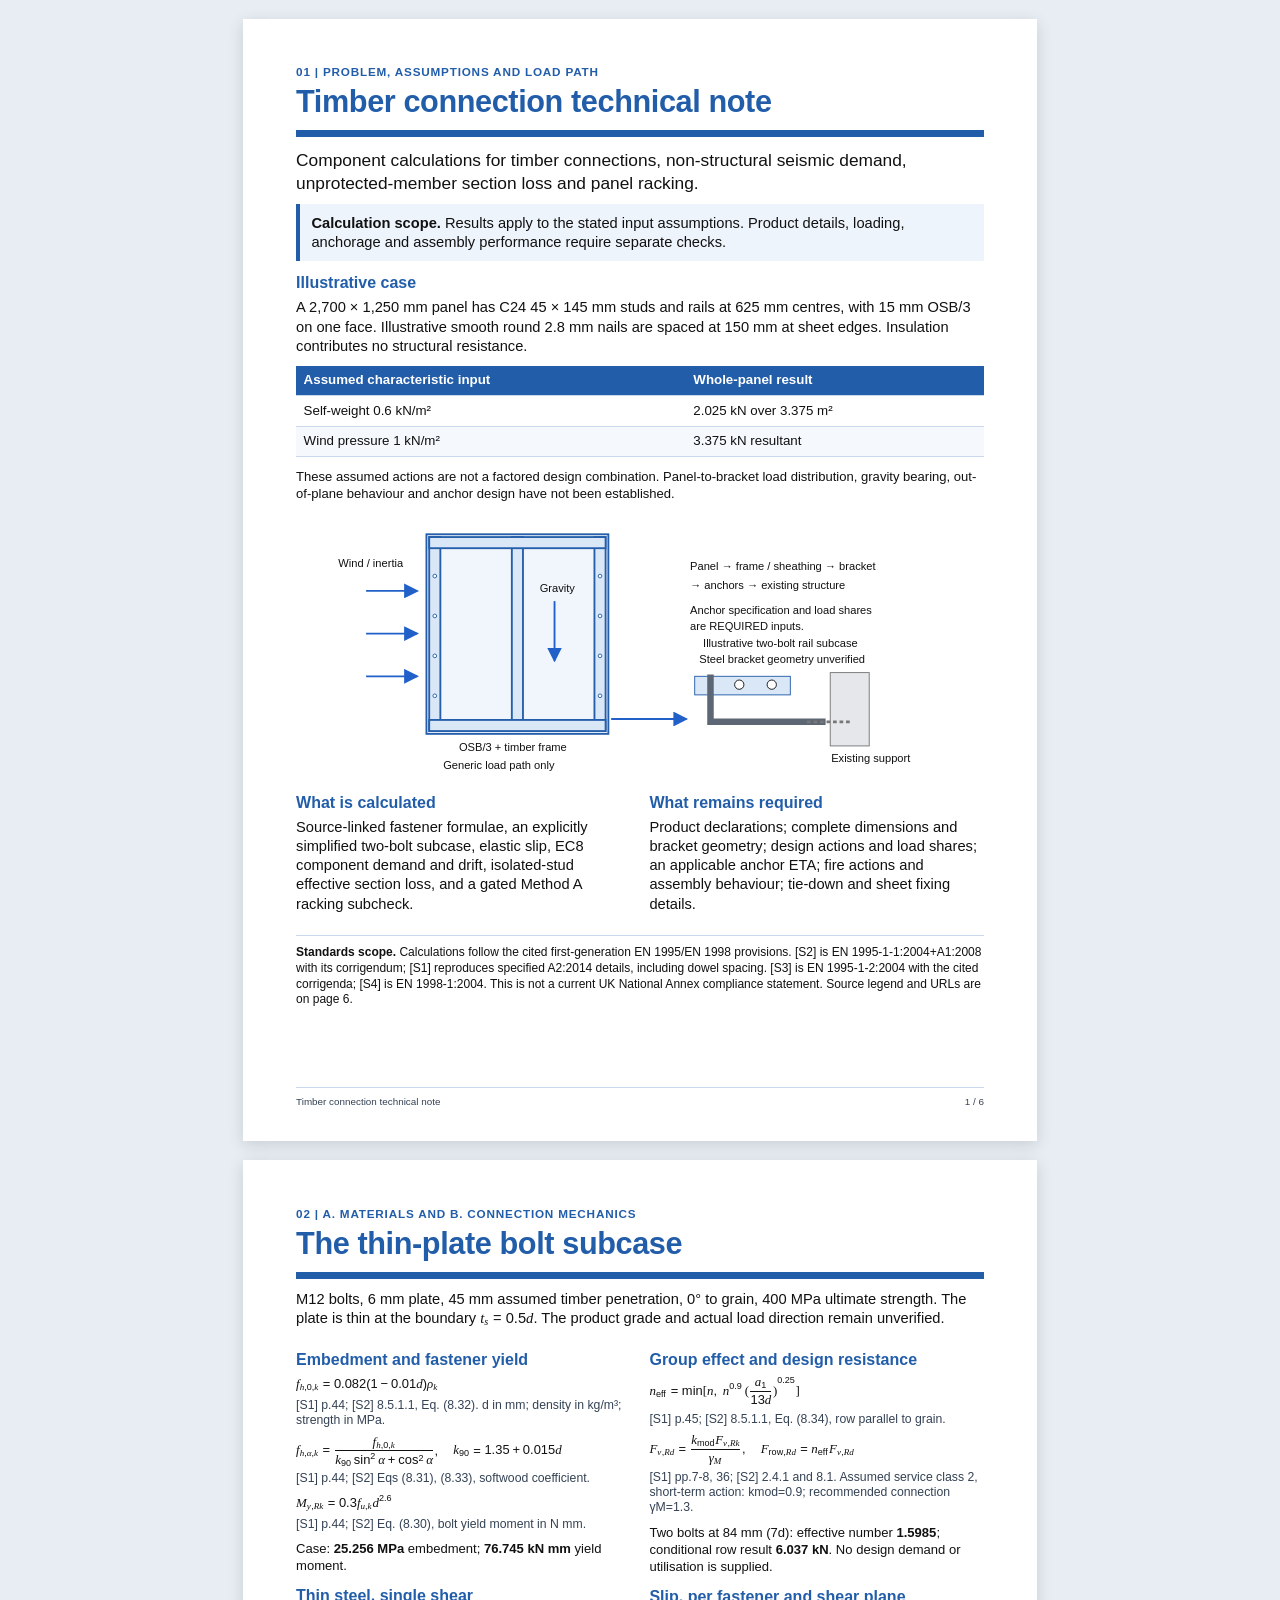
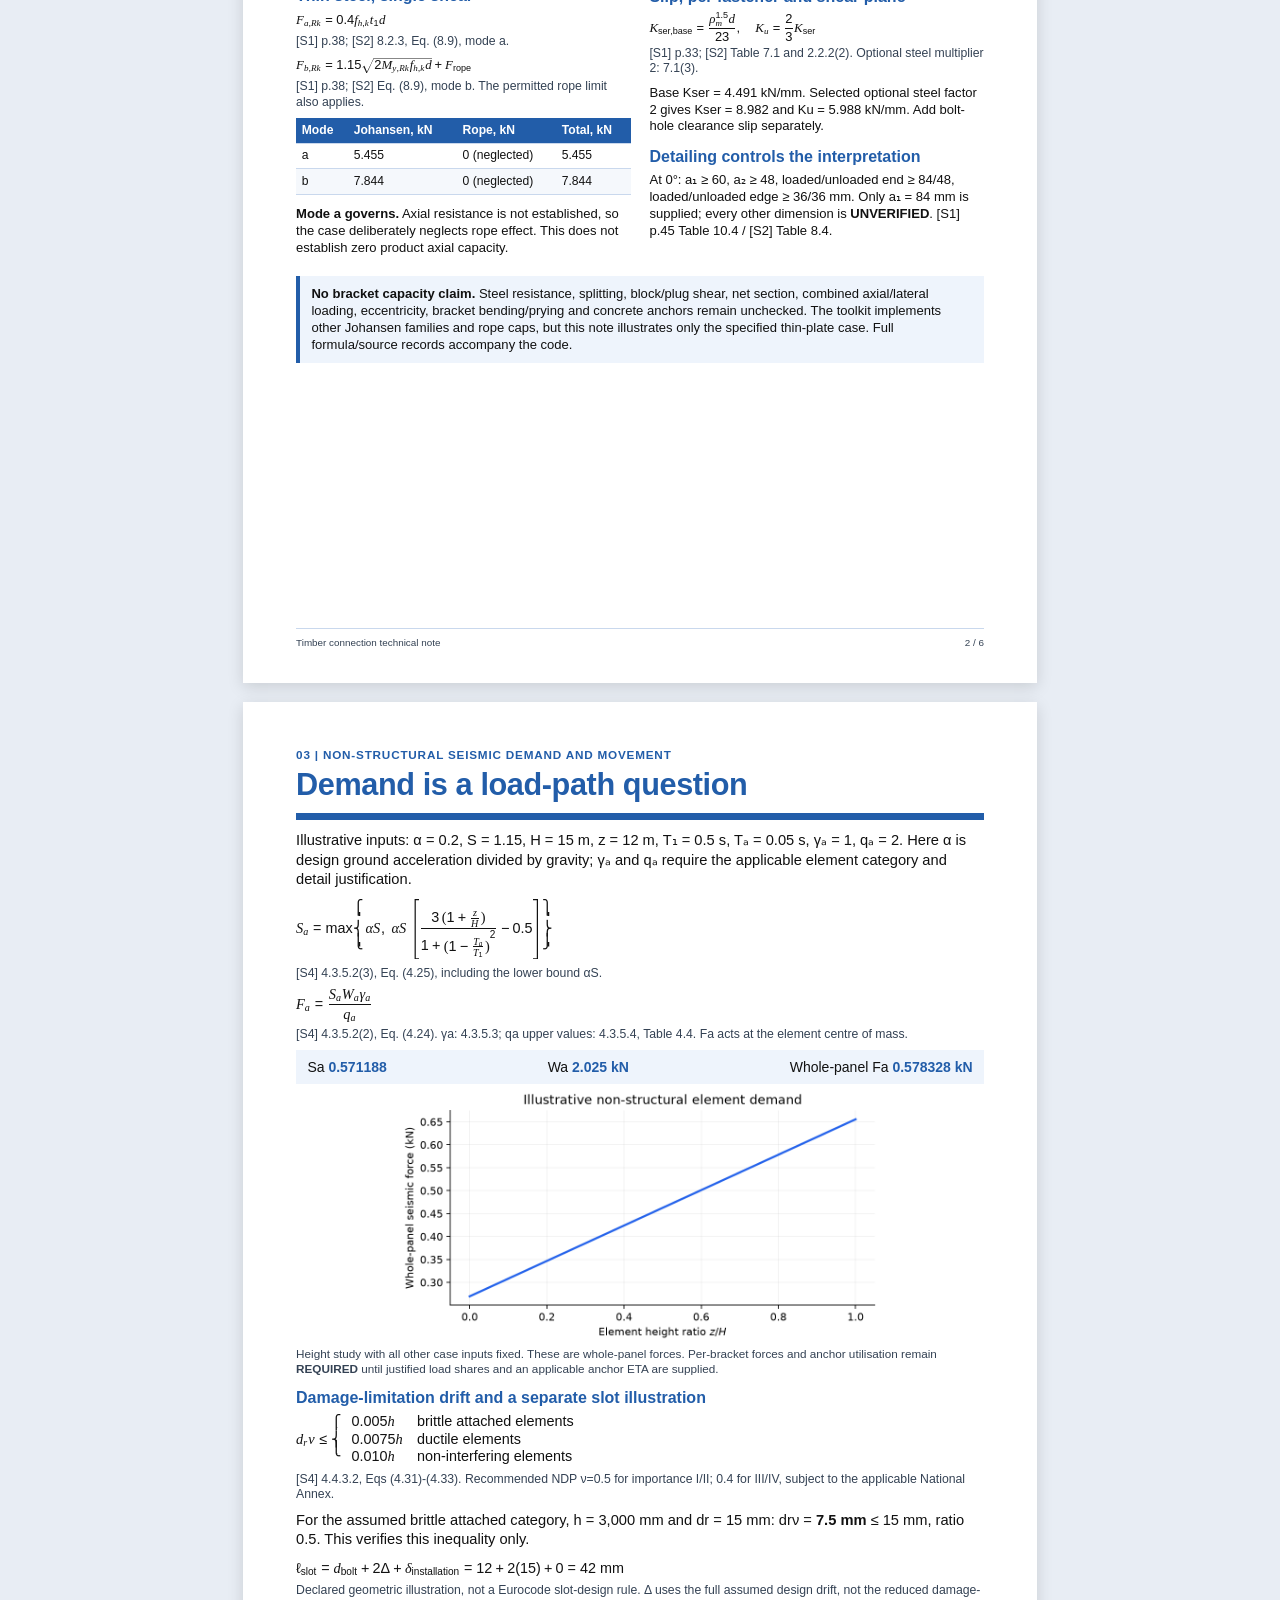
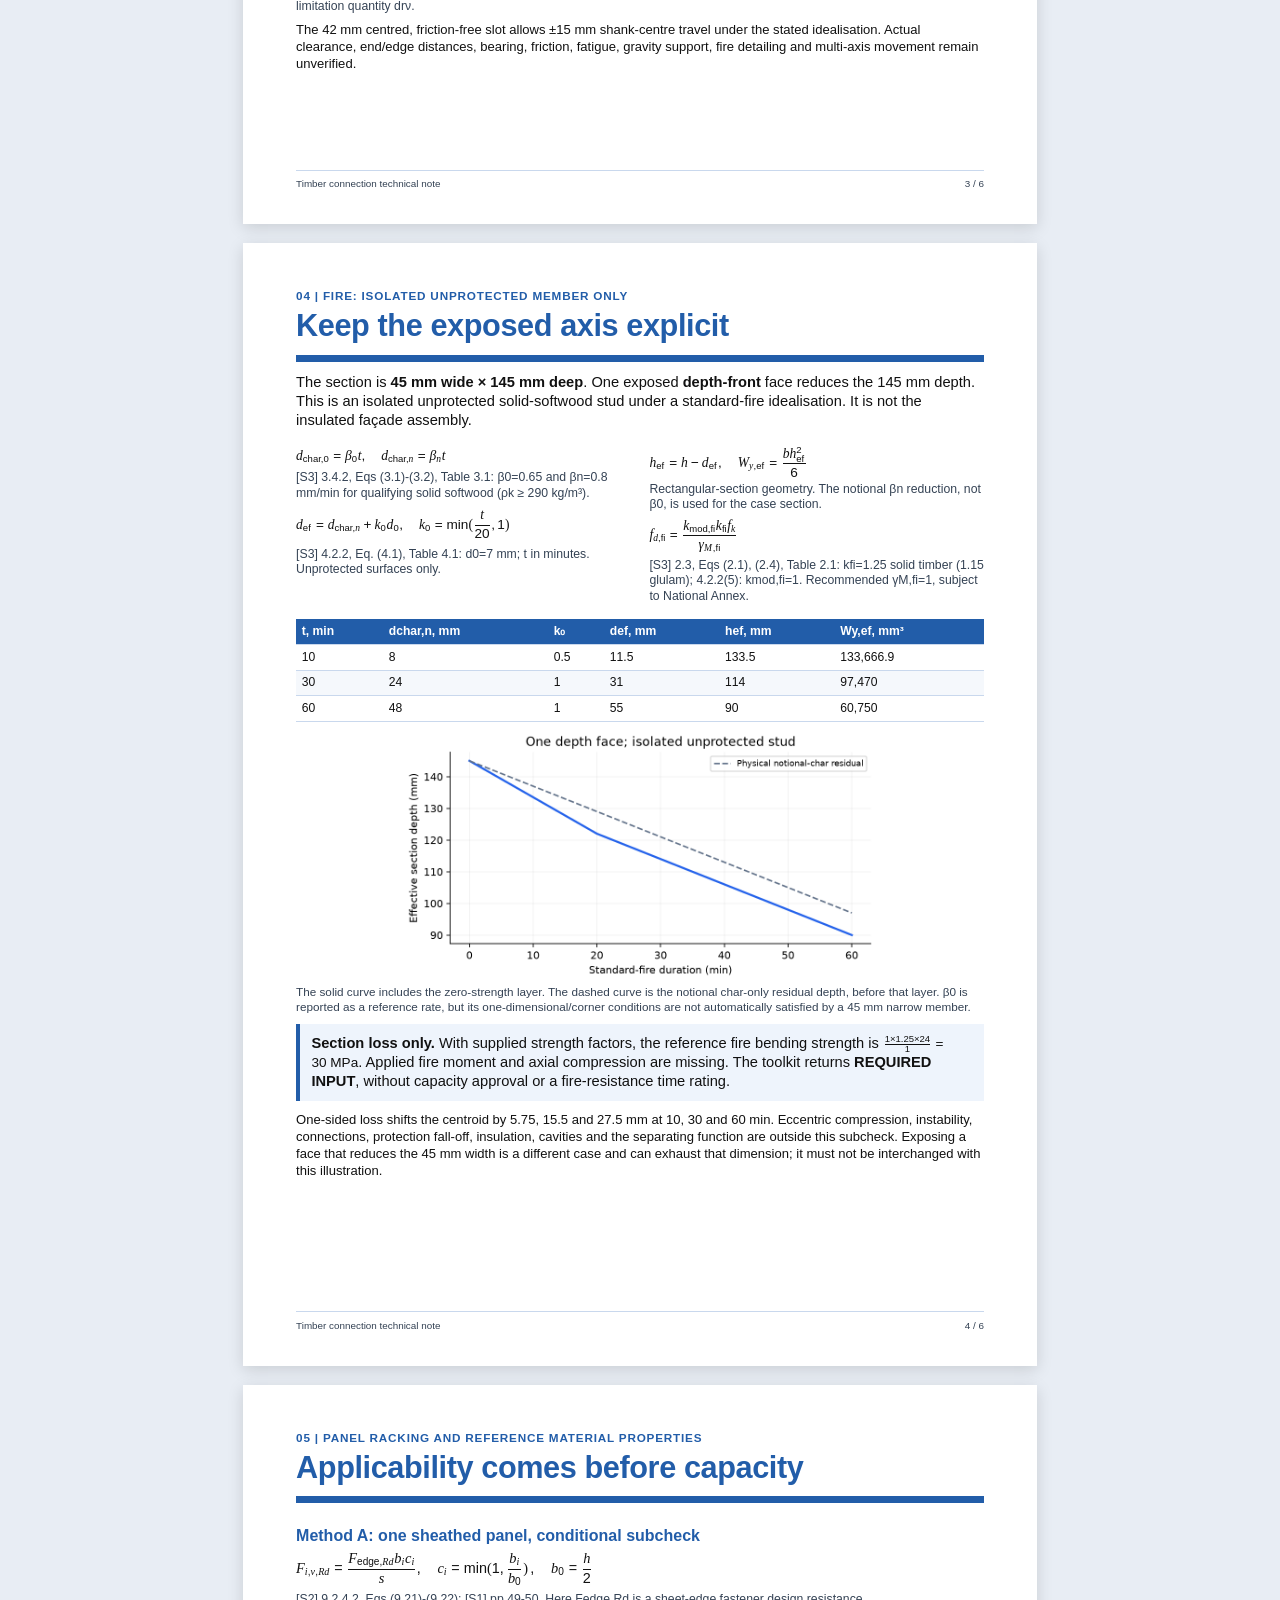
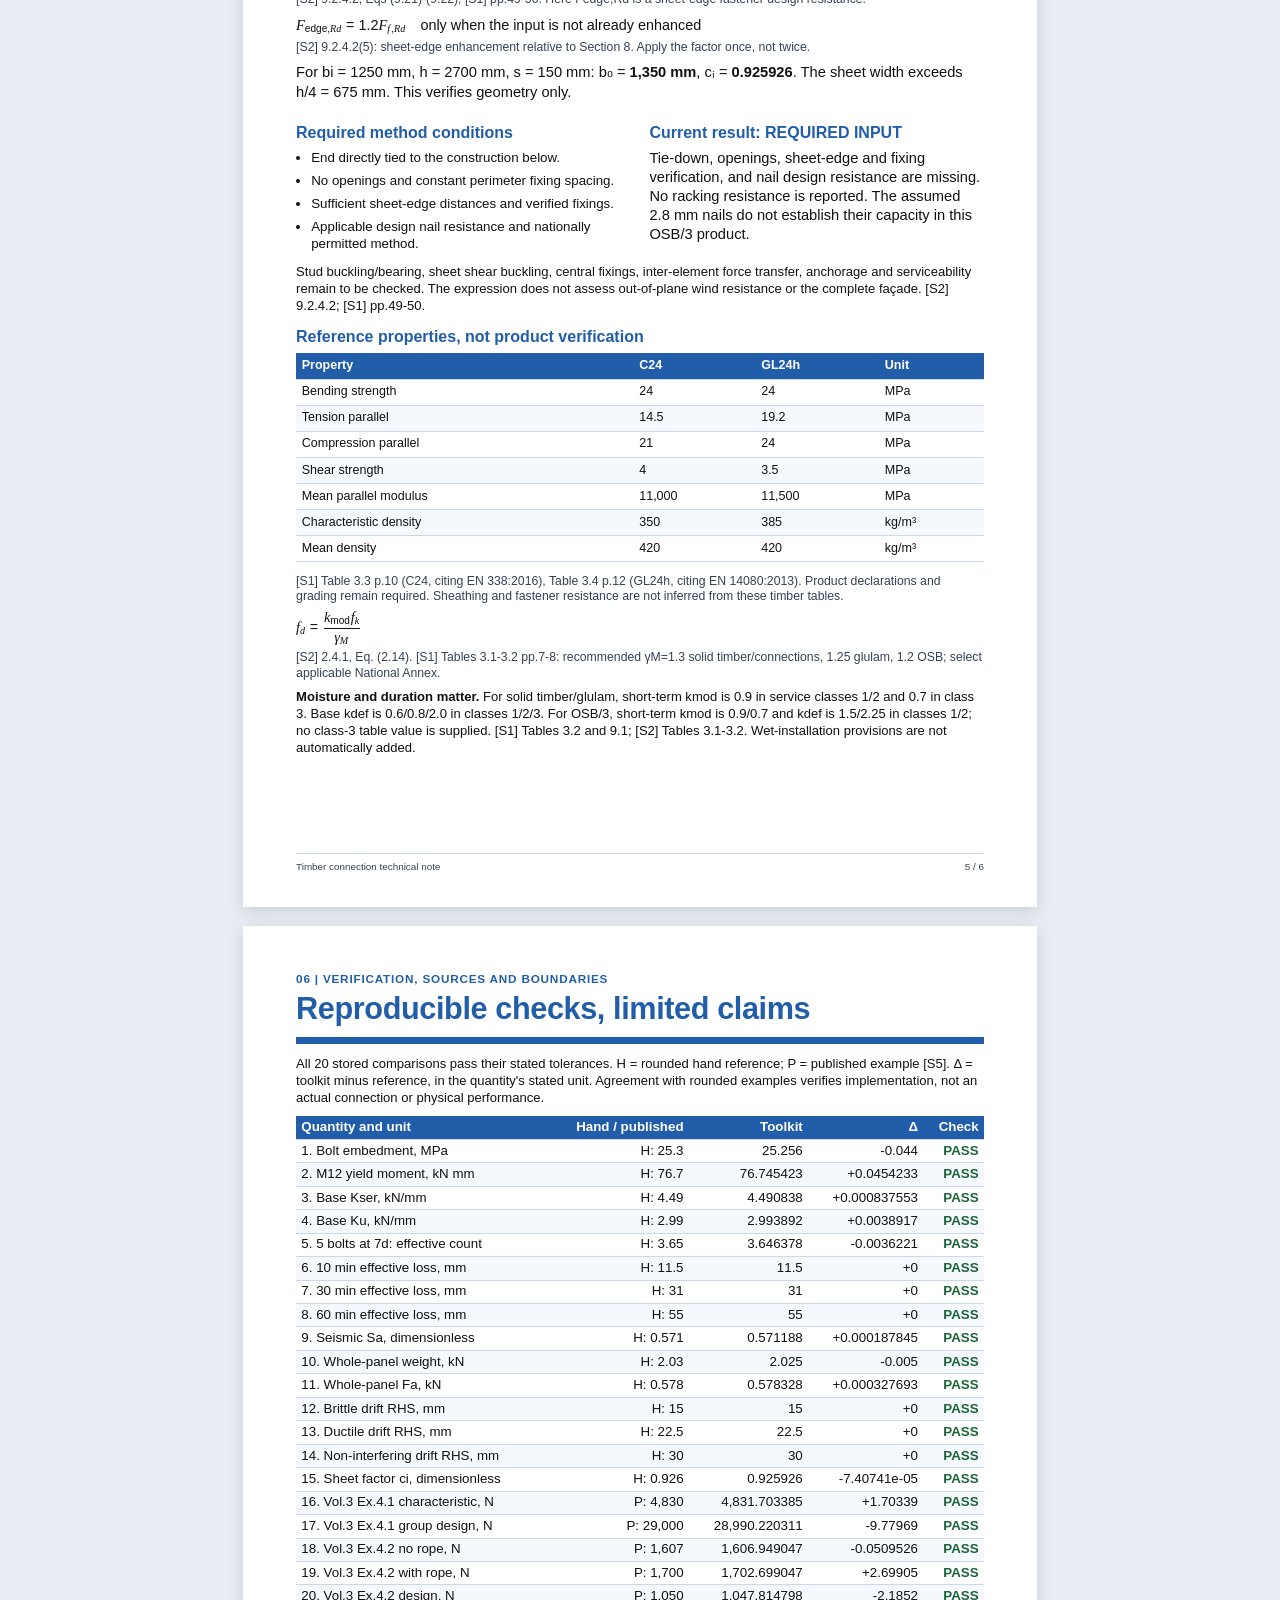
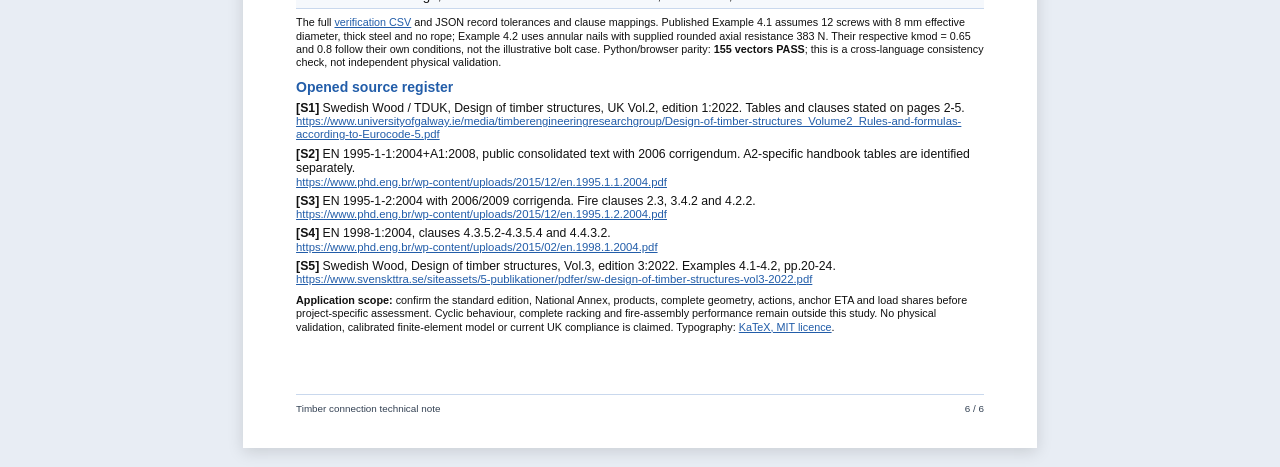
==== commit 982f353b: "Remove dated presentation and preparation boilerplate from portfolio materials" ====
--- a/20261018_v3_TechnicalNote.html
+++ b/20261018_v3_TechnicalNote.html
@@ -1,8 +1,8 @@
-<!doctype html><html lang="en-GB"><head><link rel="icon" href="data:,"><meta charset="utf-8"><meta name="viewport" content="width=device-width,initial-scale=1"><meta name="description" content="AI-assisted independent educational timber façade component study, without an overall design pass"><title>Timber façade connection toolkit | Technical note | 18 October 2026</title><style>@font-face{font-display:block;font-family:KaTeX_AMS;font-style:normal;font-weight:400;src:url([data-uri]) format("woff2");font-family:KaTeX_Caligraphic;font-style:normal;font-weight:700;src:url([data-uri]) format("woff2");font-family:KaTeX_Caligraphic;font-style:normal;font-weight:400;src:url([data-uri]) format("woff2");font-family:KaTeX_Fraktur;font-style:normal;font-weight:700;src:url([data-uri]) format("woff2");font-family:KaTeX_Fraktur;font-style:normal;font-weight:400;src:url([data-uri]) format("woff2");font-family:KaTeX_Main;font-style:normal;font-weight:700;src:url([data-uri]) format("woff2");font-family:KaTeX_Main;font-style:italic;font-weight:700;src:url([data-uri]) format("woff2");font-family:KaTeX_Main;font-style:italic;font-weight:400;src:url([data-uri]) format("woff2");font-family:KaTeX_Main;font-style:normal;font-weight:400;src:url([data-uri]) format("woff2");font-family:KaTeX_Math;font-style:italic;font-weight:700;src:url([data-uri]) format("woff2");font-family:KaTeX_Math;font-style:italic;font-weight:400;src:url([data-uri]) format("woff2");font-family:"KaTeX_SansSerif";font-style:normal;font-weight:700;src:url([data-uri]) format("woff2");font-family:"KaTeX_SansSerif";font-style:italic;font-weight:400;src:url([data-uri]) format("woff2");font-family:"KaTeX_SansSerif";font-style:normal;font-weight:400;src:url([data-uri]) format("woff2");font-family:KaTeX_Script;font-style:normal;font-weight:400;src:url([data-uri]